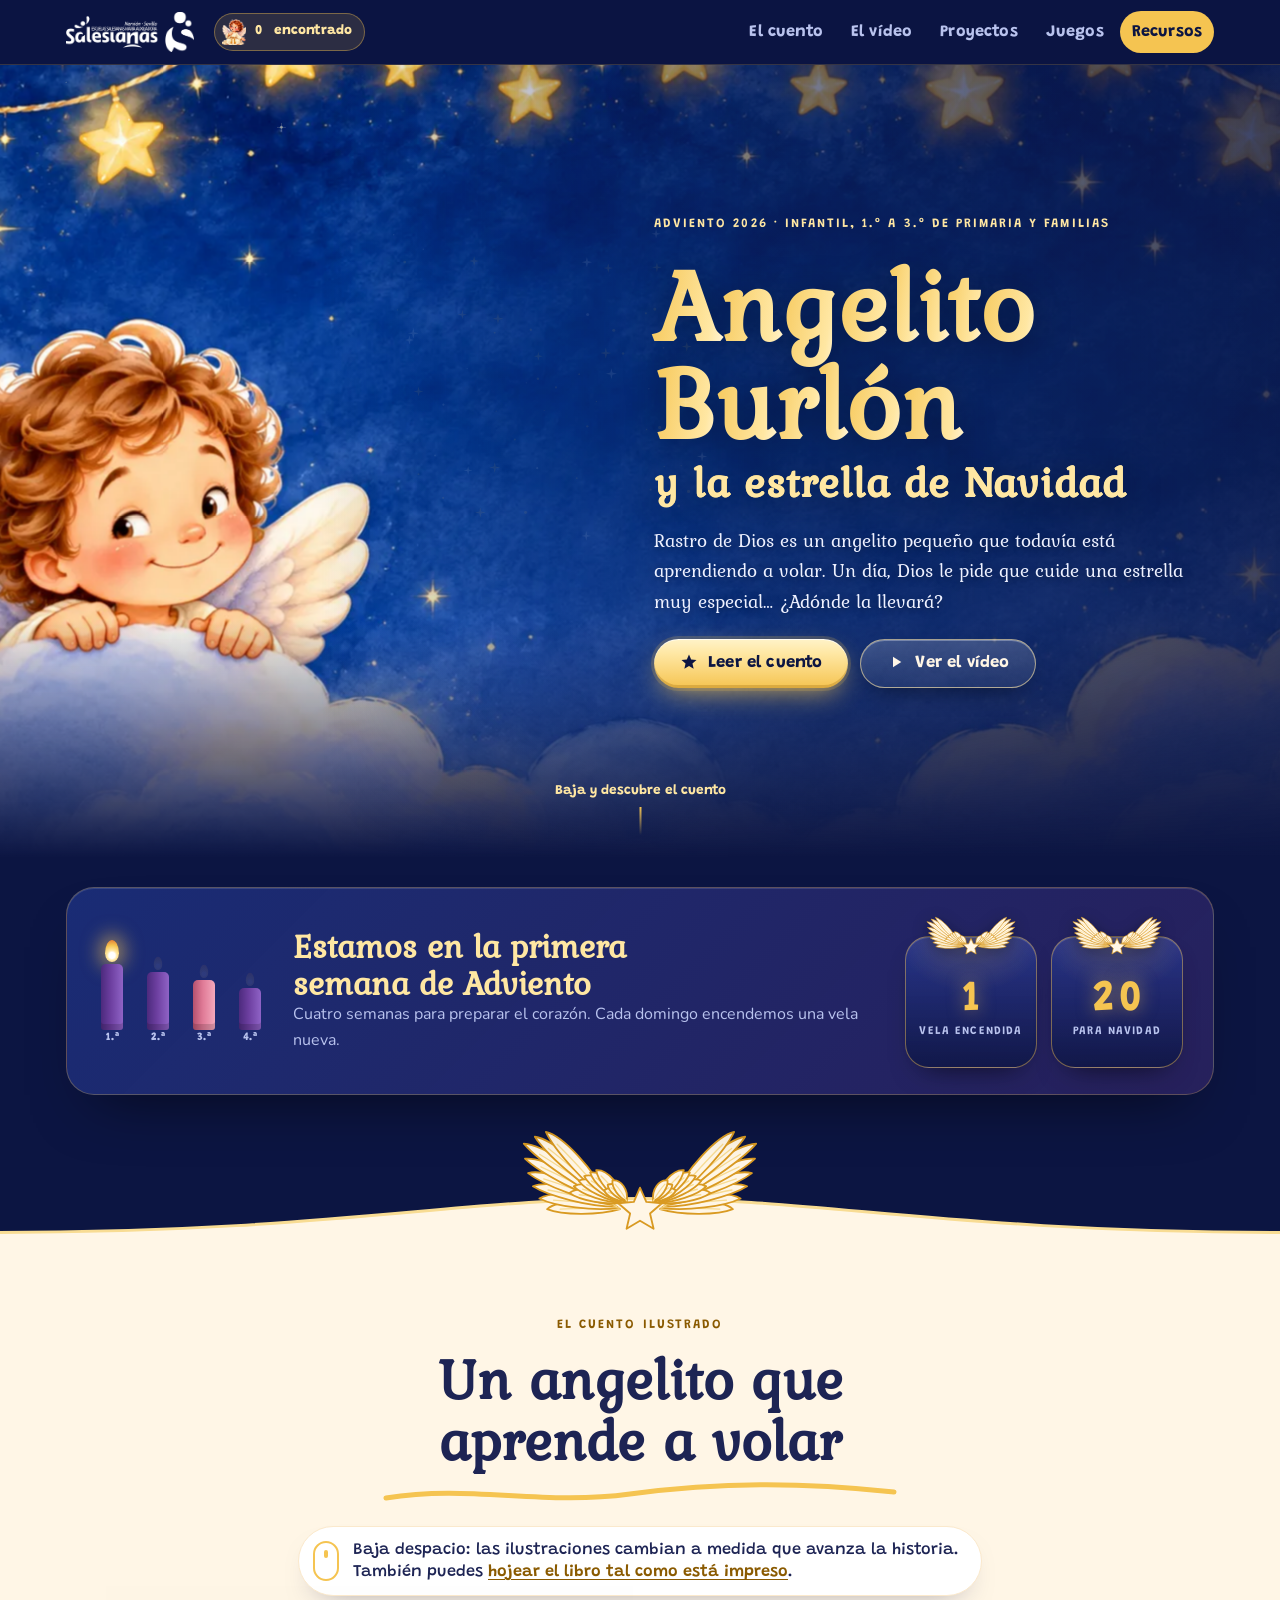
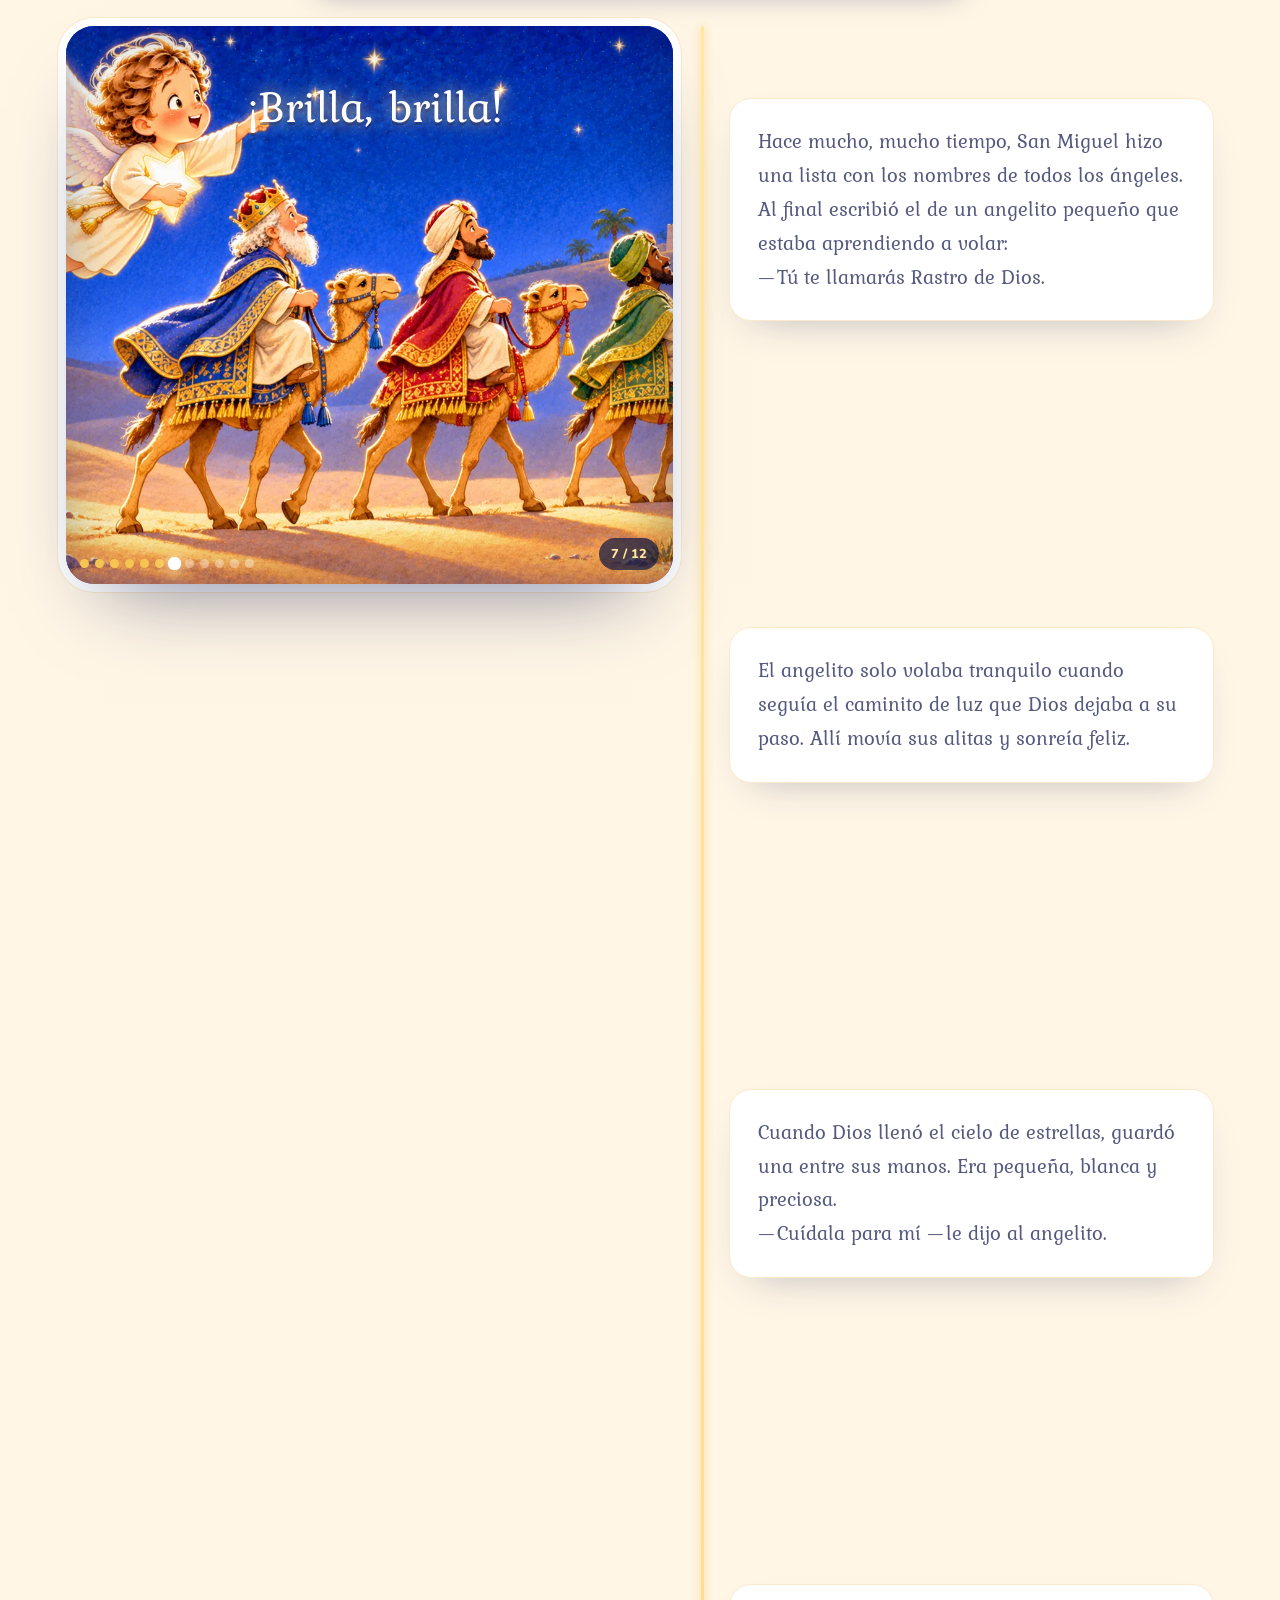
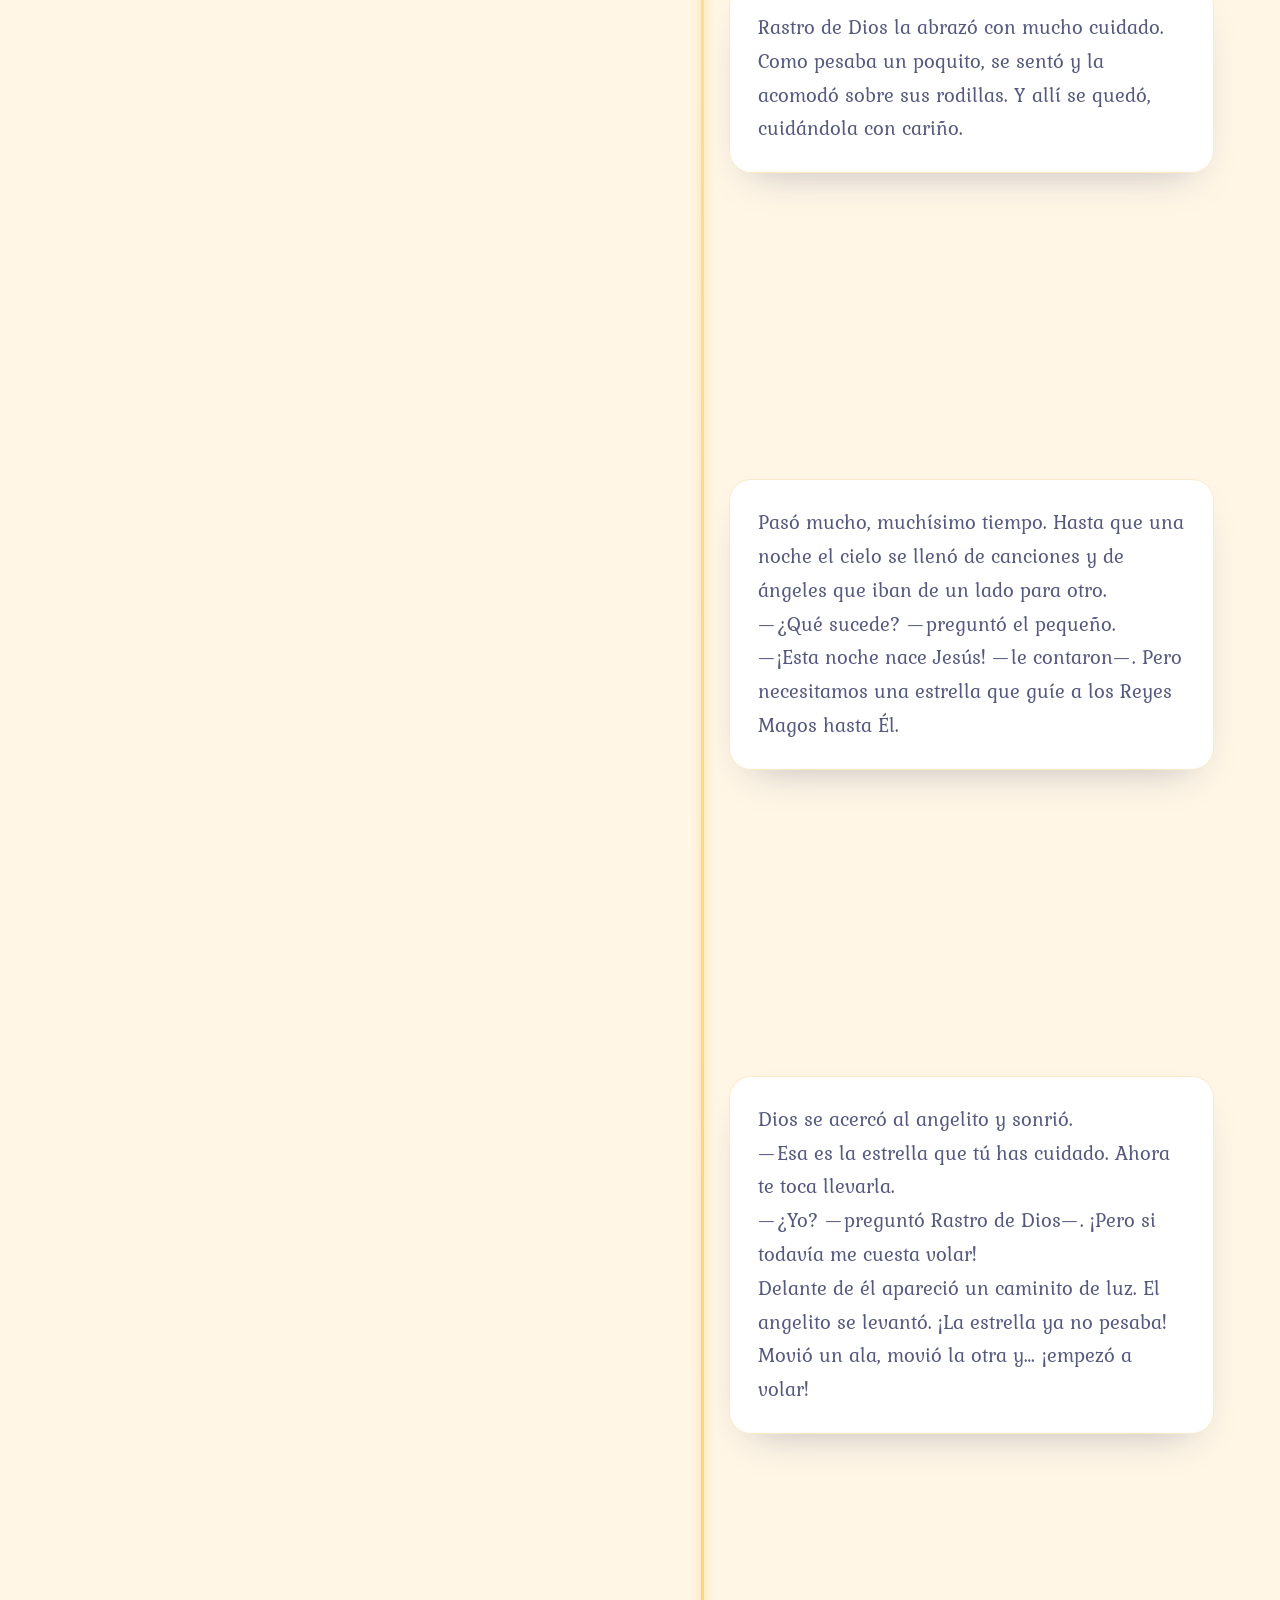
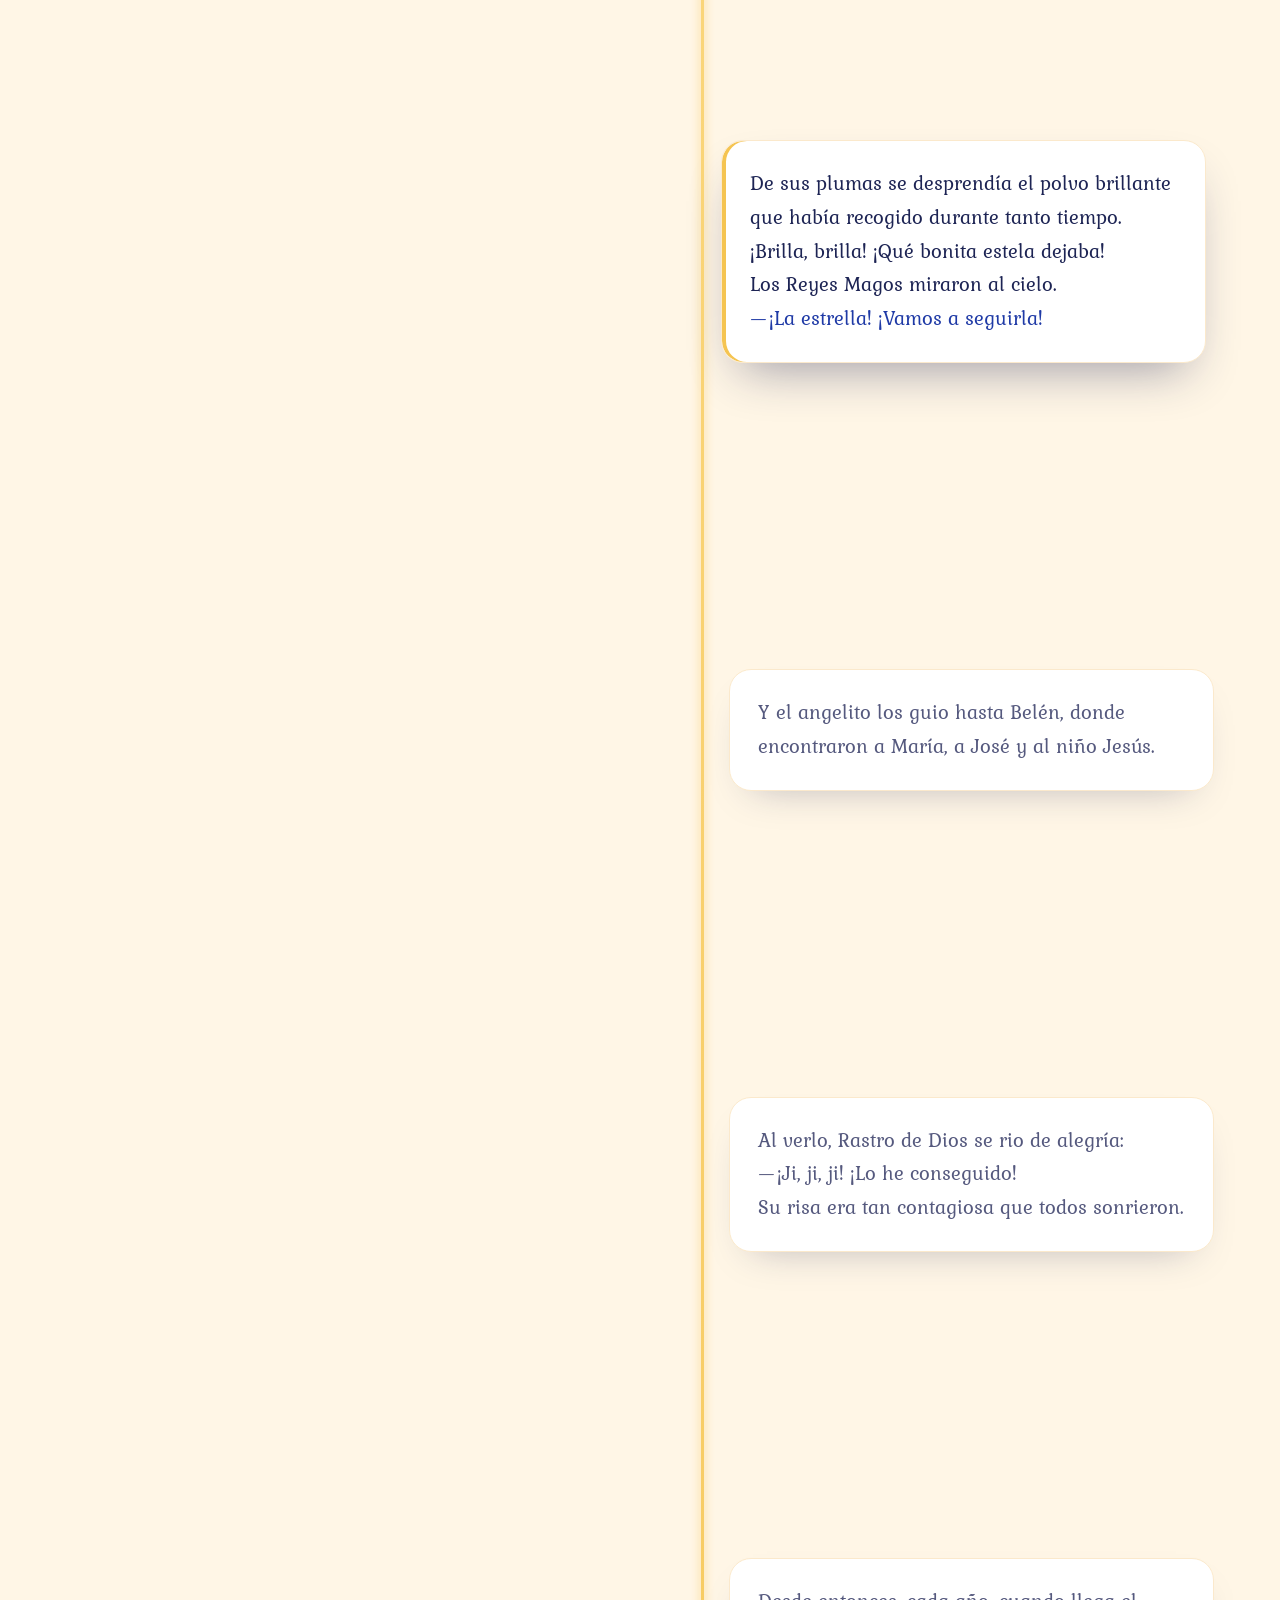
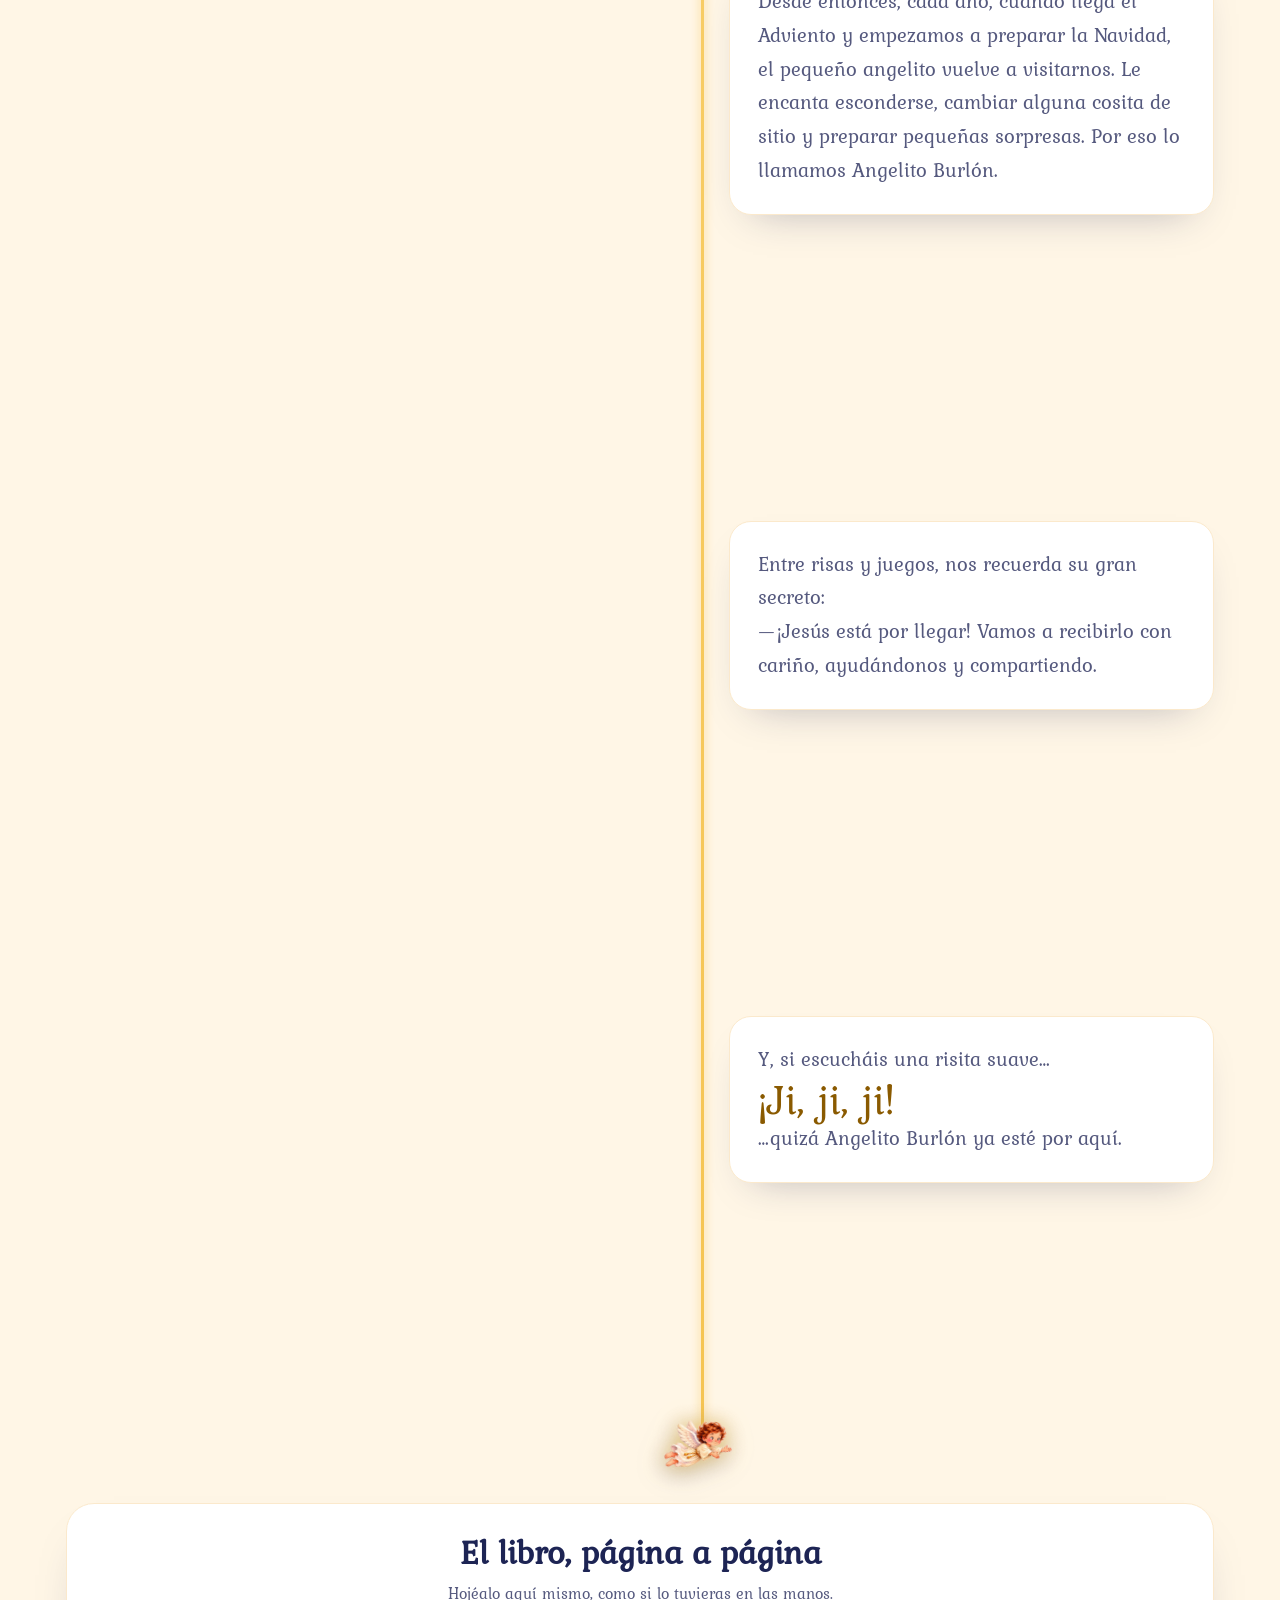
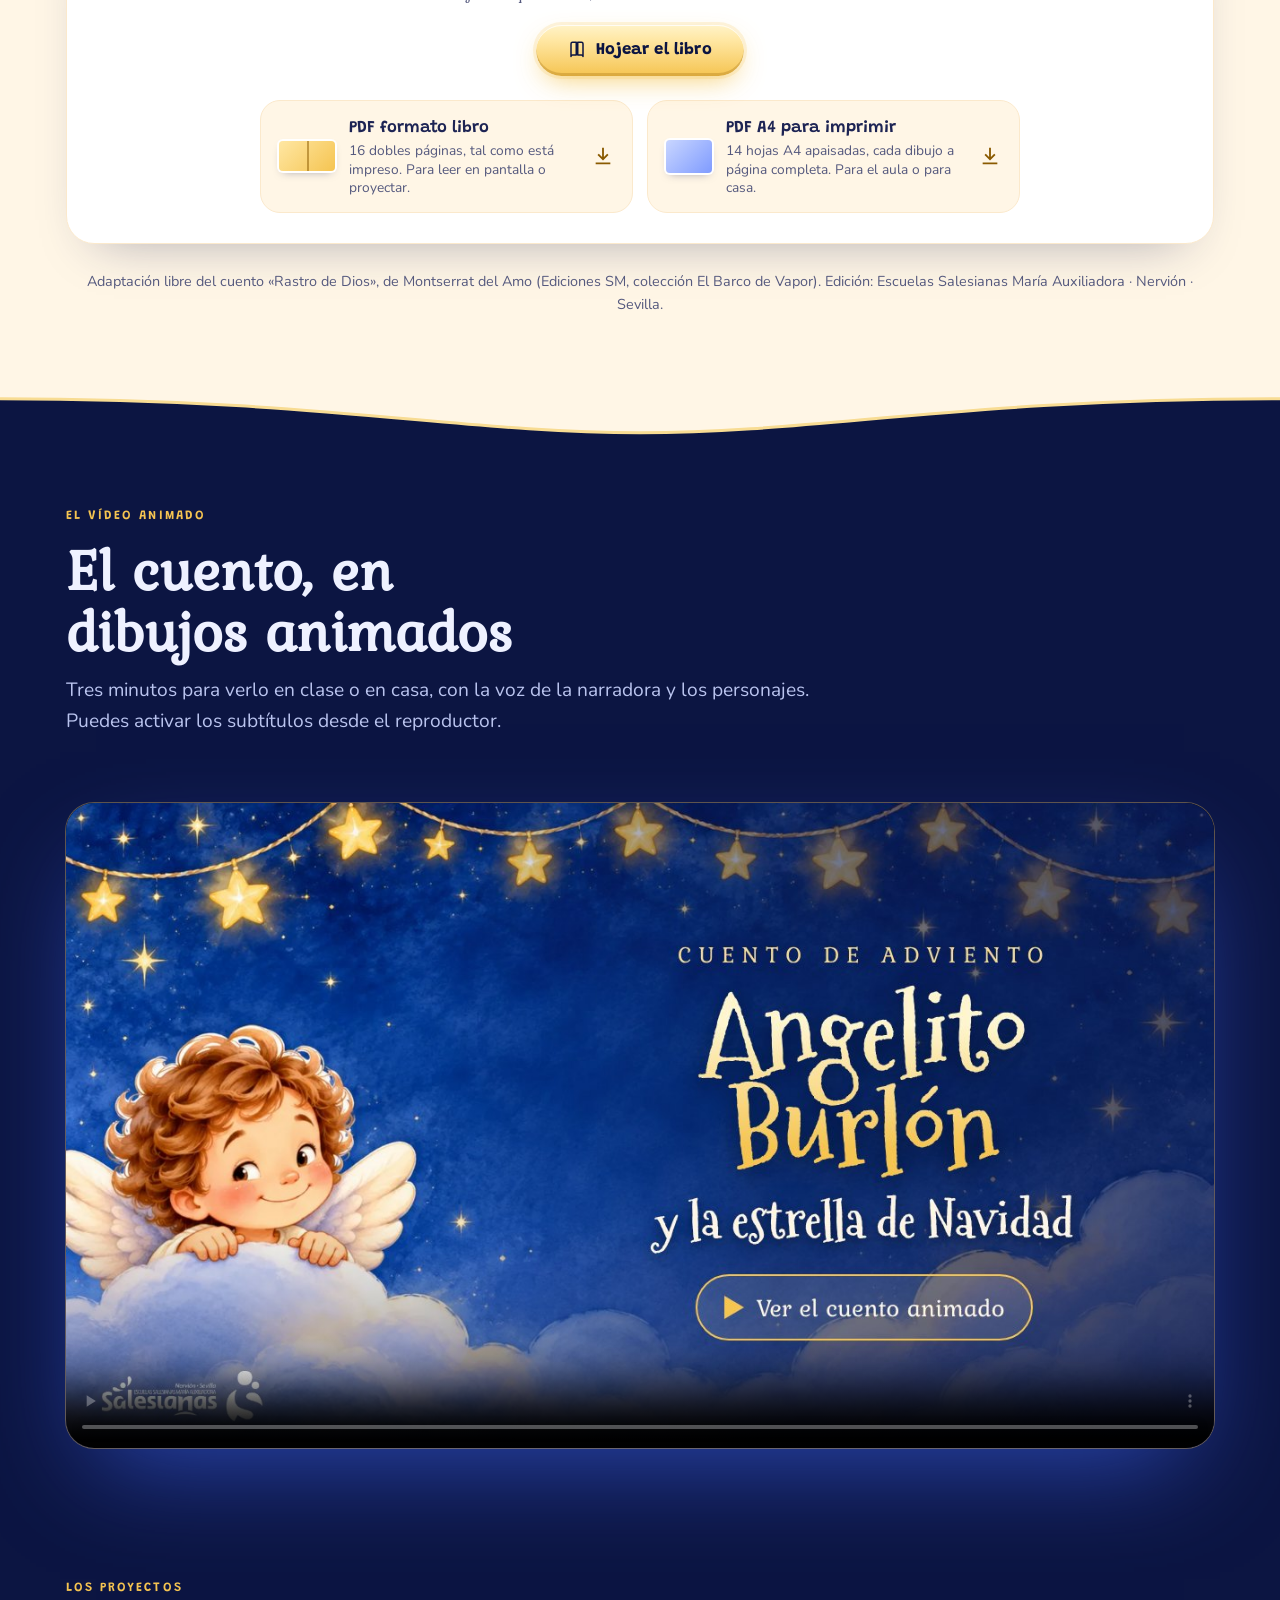
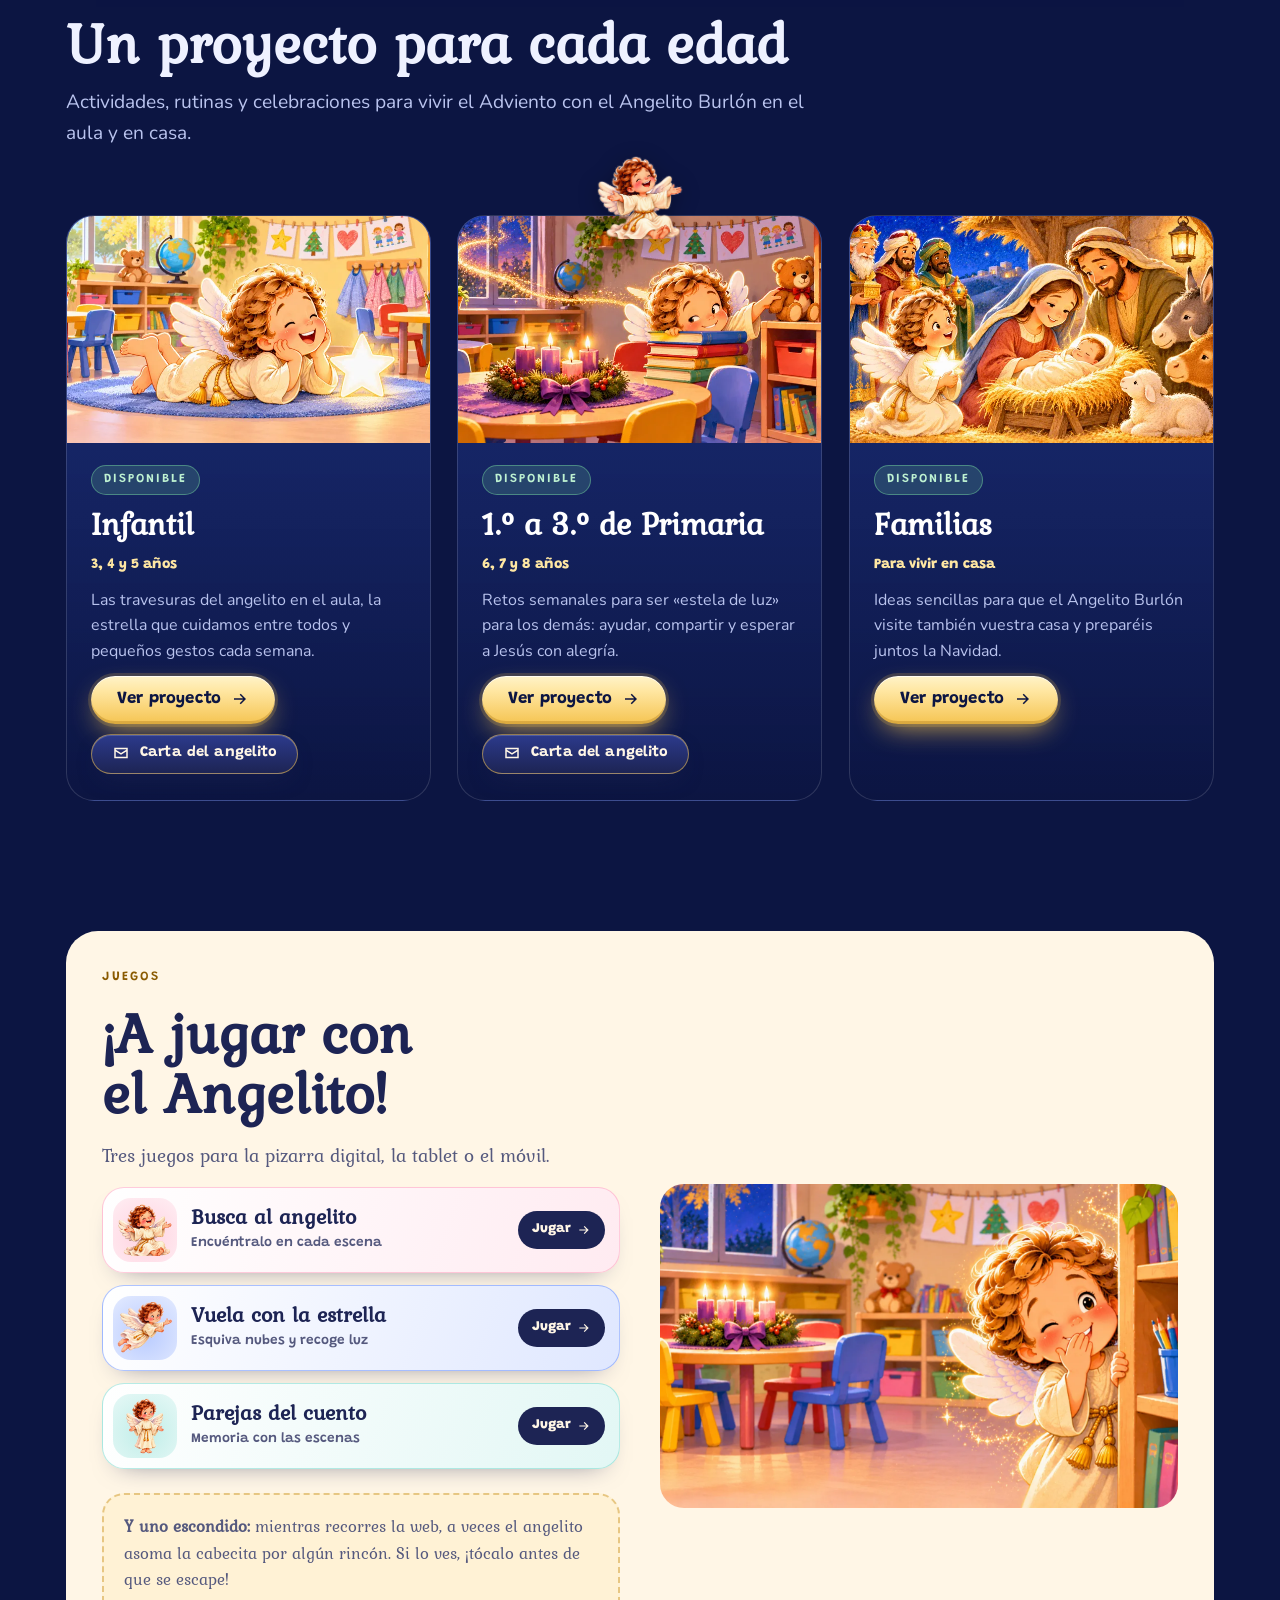
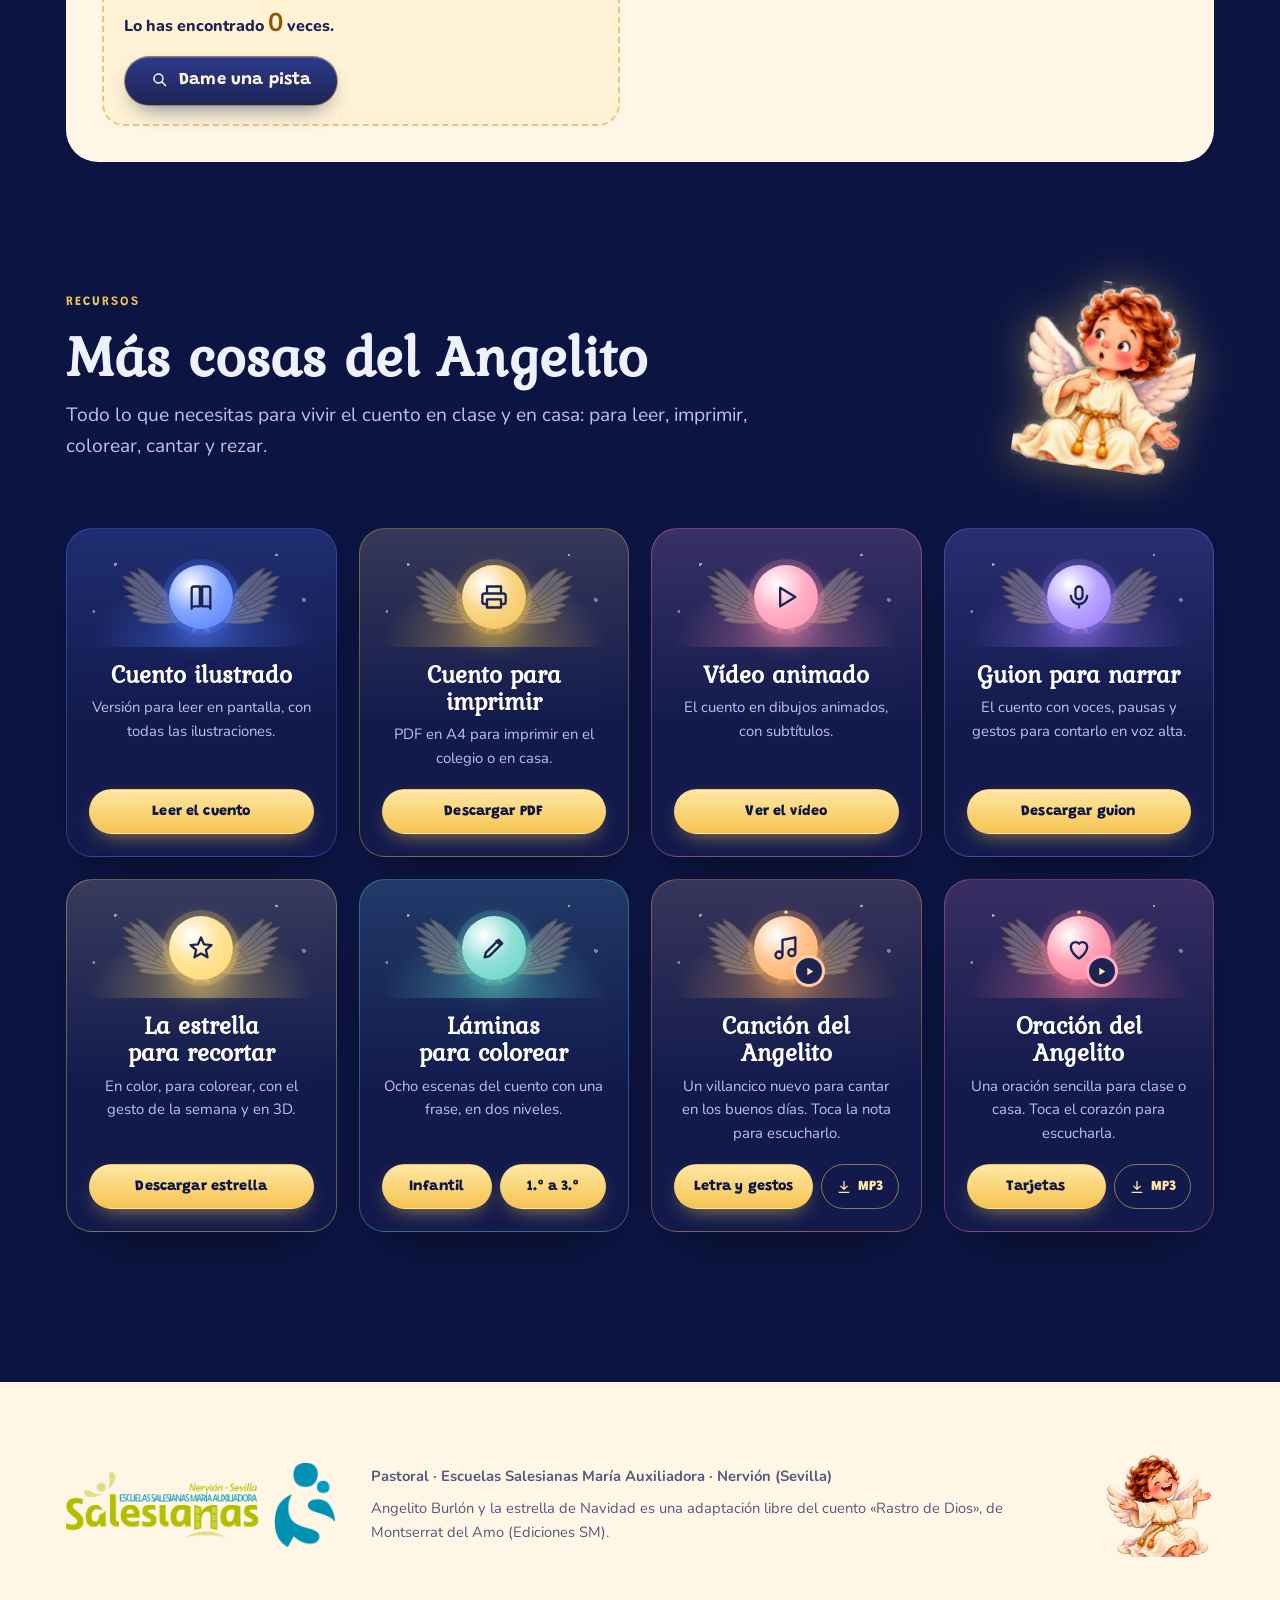
==== index.html @ b9ec8a15 "Audio en el icono de canción y oración, pista del juego que avisa dónde está, título sin cortes y bo" ====
<!doctype html>
<html lang="es">
<head>
<meta charset="utf-8">
<meta name="viewport" content="width=device-width, initial-scale=1, viewport-fit=cover">
<title>Angelito Burlón</title>
<meta name="claude:viewport-fit-sides" content="cover">
<meta name="description" content="Angelito Burlón y la estrella de Navidad: el cuento ilustrado, el vídeo y los proyectos de Adviento para Infantil, 1.º a 3.º de Primaria y familias. Escuelas Salesianas María Auxiliadora · Nervión.">
<meta name="robots" content="noindex">
<meta name="theme-color" content="#0c1542">
<meta property="og:type" content="website">
<meta property="og:title" content="Angelito Burlón y la estrella de Navidad">
<meta property="og:description" content="Un cuento tierno para preparar con alegría la llegada de Jesús. Adviento 2026.">
<meta property="og:url" content="https://angelito-burlon.vercel.app/">
<meta property="og:site_name" content="Angelito Burlón">
<meta property="og:image" content="https://angelito-burlon.vercel.app/img/og.jpg">
<meta property="og:image:type" content="image/jpeg">
<meta property="og:image:width" content="1200">
<meta property="og:image:height" content="630">
<meta property="og:image:alt" content="El Angelito Burlón asoma entre las nubes: Angelito Burlón y la estrella de Navidad">
<meta name="twitter:card" content="summary_large_image">
<meta name="twitter:image" content="https://angelito-burlon.vercel.app/img/og.jpg">
<meta property="og:locale" content="es_ES">
<link rel="icon" href="favicon.ico" sizes="any">
<link rel="icon" type="image/png" sizes="32x32" href="icons/icon-32.png">
<link rel="icon" type="image/png" sizes="192x192" href="icons/icon-192.png">
<link rel="apple-touch-icon" href="icons/apple-touch-icon.png">
<link rel="manifest" href="manifest.webmanifest">
<meta name="apple-mobile-web-app-capable" content="yes">
<meta name="mobile-web-app-capable" content="yes">
<meta name="apple-mobile-web-app-title" content="Angelito">
<meta name="apple-mobile-web-app-status-bar-style" content="black-translucent">
<link rel="preconnect" href="https://fonts.googleapis.com">
<link rel="preconnect" href="https://fonts.gstatic.com" crossorigin>
<link rel="stylesheet" href="https://fonts.googleapis.com/css2?family=Mountains+of+Christmas:wght@700&family=Kurale&family=Grandstander:wght@500;600;700&family=Nunito:ital,wght@0,400;0,600;0,800;1,400&display=swap">
<style>
/* Concepto: un libro de cuentos que se abre de noche. Cielo azul profundo con polvo de estrellas,
   páginas de papel crema para leer, y un hilo dorado por el que baja el angelito mientras se lee el cuento. */
:root{
  --noche:#0c1542;      /* cielo de fondo */
  --cielo:#1f3aa6;      /* azul acuarela del cuento */
  --cielo-2:#3558d4;
  --oro:#f5c451;        /* estela y estrellas */
  --oro-claro:#ffe7a3;
  --oro-ink:#8a5a00;    /* oro legible sobre papel */
  --papel:#fff6e6;      /* páginas */
  --papel-2:#fbe9cc;
  --tinta:#1d2454;      /* texto sobre papel */
  --tinta-suave:#55597e;
  --mejilla:#ef8f86;    /* rubor del angelito, acento cálido */
  --morado:#6d3fa0;     /* velas de Adviento */
  --texto-noche:#eef1ff;
  --texto-noche-suave:#b9c3ee;
  --f-titulo:"Mountains of Christmas","Kurale",Georgia,serif;
  --f-cuento:"Kurale",Georgia,"Times New Roman",serif;
  --f-ui:"Nunito",system-ui,-apple-system,"Segoe UI",sans-serif;
  --f-boton:"Grandstander","Nunito",system-ui,sans-serif;  /* menú, botones, etiquetas */
  --s-0:1rem; --s-1:1.2rem; --s-2:1.5rem; --s-3:2.1rem; --s-4:clamp(2.4rem,6vw,3.6rem); --s-5:clamp(3.2rem,10vw,6.4rem);
  --gutter-l:max(16px, env(safe-area-inset-left, 0px));
  --gutter-r:max(16px, env(safe-area-inset-right, 0px));
  color-scheme:dark;
}
*,*::before,*::after{box-sizing:border-box}
html{scroll-behavior:smooth;background:var(--noche)}
body{margin:0;background:var(--noche);color:var(--texto-noche);font-family:var(--f-ui);font-size:var(--s-0);line-height:1.6;overflow-x:clip}
body::before{content:"";position:fixed;inset:0 0 auto;height:env(safe-area-inset-top,0px);z-index:60;background:var(--noche)}
img{max-width:100%;display:block}
[hidden]{display:none!important}
a{color:inherit}
h1,h2,h3{text-wrap:balance;margin:0}
p{margin:0}
:focus-visible{outline:3px solid var(--oro);outline-offset:3px;border-radius:6px}
.wrap{max-width:1180px;margin-inline:auto;padding-left:var(--gutter-l);padding-right:var(--gutter-r)}
.eyebrow{font-family:var(--f-ui);font-weight:800;font-size:.8rem;letter-spacing:.14em;text-transform:uppercase}
.titulo-sec{font-family:var(--f-titulo);font-size:var(--s-4);line-height:1.05}
.oro-texto{background:linear-gradient(100deg,var(--oro) 0%,var(--oro-claro) 35%,#fff 50%,var(--oro-claro) 65%,var(--oro) 100%);background-size:250% 100%;-webkit-background-clip:text;background-clip:text;color:transparent;animation:brillo 6s linear infinite}
@keyframes brillo{to{background-position:-250% 0}}

/* ---------- capas de efectos ---------- */
#polvo{position:fixed;inset:0;pointer-events:none;z-index:70}

/* ---------- navegación ---------- */
.nav{position:sticky;top:env(safe-area-inset-top,0px);z-index:50;background:rgba(12,21,66,.94);border-bottom:1px solid rgba(245,196,81,.18)}
.nav .wrap{display:flex;align-items:center;gap:20px;min-height:64px}
.nav .logo img{height:40px;width:auto}
.nav ul{display:flex;gap:4px;list-style:none;margin:0 0 0 auto;padding:0;flex-wrap:wrap}
.nav ul a{display:block;padding:8px 12px;border-radius:999px;text-decoration:none;font-weight:700;font-size:.95rem;color:var(--texto-noche-suave);transition:color .2s,background .2s}
.nav ul a:hover,.nav ul a.activo{color:var(--noche);background:var(--oro)}
.contador{display:flex;align-items:center;gap:8px;padding:5px 12px 5px 6px;border-radius:999px;background:rgba(245,196,81,.14);border:1px solid rgba(245,196,81,.4);font-weight:800;font-size:.85rem;color:var(--oro-claro);white-space:nowrap}
.contador img{width:26px;height:26px;object-fit:contain}
.menu-btn{display:none;margin-left:auto;background:none;border:1px solid rgba(245,196,81,.45);color:var(--oro-claro);border-radius:10px;padding:6px 10px;font:inherit;font-weight:800}
@media (max-width:860px){
  .menu-btn{display:block}
  .nav ul{display:none;position:absolute;left:0;right:0;top:100%;flex-direction:column;background:var(--noche);padding:10px var(--gutter-r) 16px var(--gutter-l);border-bottom:1px solid rgba(245,196,81,.2)}
  .nav.abierto ul{display:flex}
  .contador{order:2}
}

/* ---------- portada ---------- */
.hero{position:relative;overflow:hidden;isolation:isolate;min-height:min(88vh,820px);display:flex;align-items:center}
.hero .fondo{position:absolute;inset:-4%;z-index:-2;background:var(--cielo) center/cover no-repeat;transform:translate3d(var(--px,0),var(--py,0),0) scale(1.06);transition:transform .4s ease-out}
.hero .fondo img,.hero .fondo video{position:absolute;inset:0;width:100%;height:100%;object-fit:cover;object-position:20% 50%}
.hero .fondo video{opacity:0;transition:opacity 1.2s}
.hero .fondo video.lista{opacity:1}
@keyframes respira{from{transform:scale(1)}to{transform:scale(1.07)}}
.hero::after{content:"";position:absolute;inset:0;z-index:-1;background:linear-gradient(90deg,rgba(12,21,66,0) 25%,rgba(12,21,66,.55) 60%,rgba(12,21,66,.8)),linear-gradient(0deg,var(--noche) 0%,rgba(12,21,66,0) 30%)}
#estrellasHero{position:absolute;inset:0;z-index:-1;pointer-events:none}
.hero .wrap{width:100%;display:grid;grid-template-columns:1fr minmax(0,560px);padding-block:90px 110px}
.hero .texto{grid-column:2;display:grid;gap:22px}
.hero .eyebrow{color:var(--oro-claro)}
.hero h1{font-family:var(--f-titulo);font-size:var(--s-5);line-height:.95;letter-spacing:.01em;filter:drop-shadow(0 4px 18px rgba(0,0,0,.35))}
.hero h1 .sub{display:block;font-size:.42em;margin-top:.25em;color:var(--oro-claro);-webkit-text-fill-color:var(--oro-claro)}
.hero h1 .letra{display:inline-block;padding:0 .04em .22em;margin:0 -.04em -.22em;background:linear-gradient(100deg,var(--oro) 0%,var(--oro-claro) 35%,#fff 50%,var(--oro-claro) 65%,var(--oro) 100%);background-size:250% 100%;-webkit-background-clip:text;background-clip:text;color:transparent;animation:cae .9s cubic-bezier(.2,.9,.3,1.3) both,brillo 6s linear infinite;animation-delay:calc(var(--i)*45ms),calc(var(--i)*120ms);}
@keyframes cae{from{transform:translateY(-.5em) rotate(-8deg)}to{transform:none}}
.hero p.intro{font-family:var(--f-cuento);font-size:var(--s-1);color:var(--texto-noche);max-width:34em;text-shadow:0 2px 10px rgba(0,0,0,.4)}
.botones{display:flex;flex-wrap:wrap;gap:12px}
.btn{position:relative;isolation:isolate;display:inline-flex;align-items:center;justify-content:center;gap:10px;padding:14px 26px;border-radius:999px;font:inherit;font-weight:800;letter-spacing:.01em;text-decoration:none;cursor:pointer;border:0;transition:transform .25s cubic-bezier(.3,1.6,.5,1),box-shadow .25s,background-position .8s ease}
.btn:hover{transform:translateY(-3px)}
.btn:active{transform:translateY(0) scale(.97)}
/* al pasar por encima, al botón le salen alas */
.btn::before{content:"";position:absolute;left:50%;bottom:calc(100% - 12px);width:120px;height:44px;background:url(img/alas.svg) center bottom/contain no-repeat;translate:-50% 10px;scale:.6;opacity:0;transition:opacity .3s,translate .35s,scale .35s;pointer-events:none;z-index:-1}
.btn:hover::before{opacity:1;translate:-50% 0;scale:1}
.btn-oro{color:var(--noche);
  background:linear-gradient(110deg,transparent 40%,rgba(255,255,255,.75) 50%,transparent 60%) 160% 0/250% 100% no-repeat,linear-gradient(180deg,#fff3c9,var(--oro-claro) 30%,var(--oro) 100%);
  box-shadow:inset 0 1px 0 rgba(255,255,255,.8),inset 0 -3px 0 rgba(138,90,0,.25),0 0 0 3px rgba(245,196,81,.18),0 10px 28px -8px rgba(245,196,81,.85)}
.btn-oro:hover{background-position:-60% 0,0 0;box-shadow:inset 0 1px 0 rgba(255,255,255,.8),inset 0 -3px 0 rgba(138,90,0,.25),0 0 0 6px rgba(245,196,81,.22),0 16px 36px -8px rgba(245,196,81,.95)}
.btn-vidrio{color:#fff6e6;background:linear-gradient(180deg,rgba(255,255,255,.18),rgba(255,255,255,.06));border:1.5px solid rgba(255,231,163,.6);box-shadow:inset 0 1px 0 rgba(255,255,255,.3),0 10px 26px -12px rgba(0,0,0,.6)}
.btn-vidrio:hover{background:linear-gradient(180deg,rgba(255,231,163,.3),rgba(255,231,163,.1));border-color:var(--oro-claro)}
.btn-tinta{color:#fff6e6;background:linear-gradient(180deg,#2c3a8c,var(--tinta));border:1.5px solid rgba(245,196,81,.55);box-shadow:inset 0 1px 0 rgba(255,255,255,.18),0 10px 24px -12px rgba(29,36,84,.8)}
.btn-tinta:hover{border-color:var(--oro);box-shadow:inset 0 1px 0 rgba(255,255,255,.18),0 0 0 4px rgba(245,196,81,.2),0 14px 28px -12px rgba(29,36,84,.9)}
.btn[aria-disabled="true"]{opacity:.6;cursor:default;transform:none}
.btn[aria-disabled="true"]::before{display:none}
.btn svg{width:18px;height:18px;flex:none;translate:0 -1px}
.btn{line-height:1.15}
.btn .ic{width:18px;height:18px;fill:currentColor;flex:none}
.scroll-hint{position:absolute;bottom:22px;left:50%;translate:-50% 0;color:var(--oro-claro);font-size:.85rem;font-weight:700;display:grid;justify-items:center;gap:4px;text-decoration:none}
.scroll-hint span{width:2px;height:28px;background:linear-gradient(var(--oro),transparent);animation:baja 1.8s ease-in-out infinite}
@keyframes baja{0%{transform:scaleY(0);transform-origin:top}50%{transform:scaleY(1);transform-origin:top}51%{transform-origin:bottom}100%{transform:scaleY(0);transform-origin:bottom}}
@media (max-width:760px){
  .hero{min-height:auto;align-items:flex-end}
  .hero .fondo img,.hero .fondo video{object-position:8% 50%}
  .hero::after{background:linear-gradient(0deg,var(--noche) 8%,rgba(12,21,66,.8) 45%,rgba(12,21,66,0) 72%)}
  .hero .wrap{grid-template-columns:1fr;padding-block:260px 80px}
  .hero .texto{grid-column:1}
  .scroll-hint{display:none}
  }

/* ---------- corona de Adviento ---------- */
.corona{position:relative;z-index:6;padding-block:30px clamp(110px,12vw,150px)}
.corona .caja{display:grid;grid-template-columns:auto 1fr auto;gap:28px;align-items:center;padding:26px 30px;border-radius:28px;background:linear-gradient(135deg,rgba(53,88,212,.35),rgba(109,63,160,.28));border:1px solid rgba(245,196,81,.28);box-shadow:inset 0 1px 0 rgba(255,255,255,.12),0 30px 60px -30px rgba(0,0,0,.6)}
.velas{display:flex;gap:16px;align-items:flex-end}
.vela{width:30px;border:0;padding:0;background:none;cursor:pointer;display:grid;justify-items:center;gap:2px}
.vela .llama{width:14px;height:22px;border-radius:50% 50% 50% 50%/60% 60% 40% 40%;background:radial-gradient(circle at 50% 70%,#fff 0 18%,var(--oro-claro) 30%,var(--oro) 60%,rgba(245,120,40,.9));box-shadow:0 0 18px 6px rgba(245,196,81,.55);transform-origin:50% 100%;animation:titila 1.4s ease-in-out infinite alternate;transition:opacity .4s,transform .4s}
.vela:not(.encendida) .llama{opacity:.08;box-shadow:none;animation:none;transform:scale(.6)}
.vela .cuerpo{width:22px;height:var(--h,60px);border-radius:5px 5px 3px 3px;background:linear-gradient(90deg,#4c2a7d,var(--morado) 45%,#8f63c6);box-shadow:inset 0 -6px 0 rgba(0,0,0,.15)}
.vela.rosa .cuerpo{background:linear-gradient(90deg,#b5516e,#e07b97 45%,#f4a8bc)}
.vela small{font-size:.7rem;font-weight:800;color:var(--texto-noche-suave)}
@keyframes titila{from{transform:rotate(-3deg) scaleY(1)}to{transform:rotate(3deg) scaleY(1.12)}}
.corona h2{font-family:var(--f-titulo);font-size:var(--s-3);line-height:1.1;color:var(--oro-claro)}
.corona p{color:var(--texto-noche-suave)}
.cuenta{display:grid;grid-template-columns:repeat(2,132px);gap:14px;padding-top:22px}
.cuenta div{position:relative;height:132px;display:grid;align-content:center;justify-items:center;gap:4px;text-align:center;padding:26px 10px 12px;border-radius:24px;
  background:radial-gradient(80% 60% at 50% 0%,rgba(245,196,81,.22),transparent 70%),linear-gradient(180deg,rgba(53,88,212,.35),rgba(12,21,66,.75));border:1.5px solid rgba(245,196,81,.45);box-shadow:inset 0 1px 0 rgba(255,255,255,.15),0 14px 30px -18px rgba(0,0,0,.8)}
/* alas con estrella asomando por arriba de cada contador */
.cuenta div::before{content:"";position:absolute;left:50%;top:-26px;width:108px;height:46px;translate:-50% 0;background:url(img/alas.svg) center/contain no-repeat;filter:drop-shadow(0 4px 8px rgba(0,0,0,.35));animation:aleteo 3.2s ease-in-out infinite}
.cuenta div:nth-child(2)::before{animation-delay:-1.6s}
@keyframes aleteo{50%{translate:-50% -4px;scale:1.04}}
.cuenta b{display:block;font-family:var(--f-boton);font-weight:700;font-size:2.7rem;line-height:1;font-variant-numeric:tabular-nums;color:var(--oro);text-shadow:0 0 18px rgba(245,196,81,.5)}
.cuenta span{font-size:.72rem;font-weight:600;letter-spacing:.1em;line-height:1.25;text-transform:uppercase;color:var(--texto-noche-suave)}
@media (max-width:860px){.corona .caja{grid-template-columns:1fr;justify-items:start}}

/* ---------- el cuento (papel) ---------- */
.papel{position:relative;background:var(--papel);color:var(--tinta);z-index:3}
.papel::before,.papel::after{content:"";position:absolute;left:0;right:0;pointer-events:none}
/* filo del papel en curva y, encima, un par de alas con su estrella (img/alas.svg, se genera con fuentes/alas_separador.py) */
.papel::before{bottom:calc(100% - 1px);height:clamp(96px,11vw,128px);background:url(img/alas.svg) center top/clamp(210px,22vw,300px) auto no-repeat,url(img/borde.svg) center bottom/100% clamp(34px,4vw,56px) no-repeat}
.papel::after{top:calc(100% - 1px);height:clamp(34px,4vw,56px);background:url(img/borde.svg) center/100% 100% no-repeat;transform:scaleY(-1)}
.cabecera{display:grid;gap:14px;max-width:760px;padding-block:70px 30px}
.cabecera .eyebrow{color:var(--oro-ink)}
.cabecera p{font-size:var(--s-1);color:var(--tinta-suave)}
.cuento{display:grid;grid-template-columns:minmax(0,1.25fr) minmax(0,1fr);gap:56px;padding-bottom:40px}
.escenario{position:sticky;top:calc(env(safe-area-inset-top,0px) + 84px);height:min(62vh,560px);border-radius:28px;overflow:hidden;box-shadow:0 40px 80px -40px rgba(29,36,84,.6),0 0 0 8px #fff,0 0 0 9px var(--papel-2);background:var(--cielo)}
.escenario figure{position:absolute;inset:0;margin:0;clip-path:circle(0% at var(--cx,50%) var(--cy,50%));transition:clip-path 1.1s cubic-bezier(.65,0,.35,1);z-index:1}
.escenario figure:first-child,.escenario figure.activa{clip-path:circle(150% at var(--cx,50%) var(--cy,50%))}
.escenario figure.activa{z-index:2}
.escenario figure.saliente{clip-path:circle(150% at 50% 50%);z-index:1;transition:none}
.escenario.listo figure:not(.activa):not(.saliente){clip-path:circle(0% at var(--cx,50%) var(--cy,50%))}
.escenario video,.escenario img{width:100%;height:100%;object-fit:cover;display:block}
.escenario figure.activa video{animation:acerca 8s ease-out both}
@keyframes acerca{from{transform:scale(1.08)}to{transform:scale(1)}}
.escenario::after{content:"";position:absolute;inset:0;z-index:3;pointer-events:none;box-shadow:inset 0 0 60px rgba(12,21,66,.35);border-radius:inherit}
.puntos{position:absolute;left:14px;bottom:16px;z-index:4;display:flex;gap:6px}
.puntos i{width:9px;height:9px;border-radius:50%;background:rgba(255,255,255,.35);transition:background .4s,transform .4s,box-shadow .4s}
.puntos i.hecho{background:var(--oro)}
.puntos i.ahora{background:#fff;transform:scale(1.5);box-shadow:0 0 10px 2px rgba(255,231,163,.9)}
.escenario .pagina{z-index:4;position:absolute;right:14px;bottom:14px;padding:6px 12px;border-radius:999px;background:rgba(12,21,66,.7);color:var(--oro-claro);font-weight:800;font-size:.8rem;font-variant-numeric:tabular-nums}
.pasos{display:grid;gap:34vh;padding-block:8vh 30vh}
.paso{font-family:var(--f-cuento);font-size:clamp(1.15rem,1.6vw,1.4rem);line-height:1.65;padding:26px 28px;border-radius:22px;background:#fff;box-shadow:0 18px 40px -24px rgba(29,36,84,.35);border:1px solid var(--papel-2);transition:transform .5s,box-shadow .5s;transform:translateX(0)}
.paso.activo{transform:translateX(-8px);box-shadow:0 24px 50px -20px rgba(29,36,84,.45),inset 4px 0 0 var(--oro)}
.paso .dialogo{color:var(--cielo)}
.paso .nombre{color:#c2412d}
.paso .grande{display:block;font-family:var(--f-titulo);font-size:2.6rem;line-height:1.1;color:var(--oro-ink)}
.paso .mini{display:none}
.paso .txt>*{transition:color .4s}
.paso:not(.activo){color:var(--tinta-suave)}
.paso:not(.activo) .dialogo,.paso:not(.activo) .nombre{color:inherit}
.acciones-cuento{display:grid;justify-items:center;gap:18px;text-align:center;margin:10px auto 26px;padding:30px 24px;border-radius:28px;background:#fff;border:1px solid var(--papel-2);box-shadow:0 24px 50px -30px rgba(29,36,84,.4)}
.acciones-cuento h3{font-family:var(--f-titulo);font-size:var(--s-3);line-height:1.1;color:var(--tinta)}
.acciones-cuento .botones{justify-content:center}
.credito{font-size:.9rem;color:var(--tinta-suave);text-align:center;max-width:none;width:100%}
@media (max-width:860px){
  .cuento{grid-template-columns:1fr;gap:0}
  .escenario{top:calc(env(safe-area-inset-top,0px) + 70px);height:auto;aspect-ratio:16/9;z-index:6;border-radius:20px;box-shadow:0 20px 40px -20px rgba(29,36,84,.6),0 0 0 5px #fff}
  .pasos{gap:40vh;padding-block:24px 40vh}
  .paso{font-size:1.1rem;padding:20px 22px}
  .paso.activo{transform:none}
  .puntos i{width:7px;height:7px}
  .pasos::before,.pasos::after,.hilo-angel{display:none}
}


/* ---------- motion graphics del cuento ---------- */
.cuento,.cabecera,.acciones-cuento,.credito{position:relative;z-index:1}
/* título que entra letra a letra y subrayado dorado que se dibuja */
#tCuento .l{display:inline-block;transform-origin:50% 100%}
#tCuento.entra .l{animation:ola .8s cubic-bezier(.3,1.6,.5,1) both;animation-delay:calc(var(--i)*35ms)}
@keyframes ola{0%{transform:translateY(.6em) rotate(8deg) scale(.6);opacity:0}100%{transform:none;opacity:1}}
.subrayado{display:block;width:min(520px,90%);height:26px;margin-top:-4px}
.subrayado path{fill:none;stroke:var(--oro);stroke-width:5;stroke-linecap:round;stroke-dasharray:600;stroke-dashoffset:0}
.cabecera.entra .subrayado path{animation:dibuja 1.6s .5s ease-out both}
@keyframes dibuja{from{stroke-dashoffset:600}to{stroke-dashoffset:0}}
/* hilo de lectura */
.pasos{position:relative}
.pasos::before{content:"";position:absolute;left:-28px;top:0;bottom:0;width:3px;border-radius:3px;background:var(--papel-2)}
.pasos::after{content:"";position:absolute;left:-28px;top:0;width:3px;height:calc(var(--prog,0)*100%);border-radius:3px;background:linear-gradient(var(--oro-claro),var(--oro));box-shadow:0 0 10px rgba(245,196,81,.8)}
.hilo-angel{position:absolute;left:-29px;top:calc(var(--prog,0)*100%);width:64px;translate:-50% -60%;rotate:18deg;z-index:2;pointer-events:none;filter:drop-shadow(0 0 10px rgba(245,196,81,.7)) drop-shadow(0 6px 10px rgba(29,36,84,.25))}
@keyframes gira{to{rotate:360deg}}
/* palabras que aparecen */
.paso .w{display:inline-block}
.paso.anima .w{animation:palabra .55s cubic-bezier(.2,.8,.2,1) both;animation-delay:calc(var(--d)*28ms + 150ms)}
@keyframes palabra{from{opacity:0;transform:translateY(.5em)}to{opacity:1;transform:none}}
.paso.anima .dialogo .w{animation-name:palabraPop}
@keyframes palabraPop{0%{opacity:0;transform:scale(.4) rotate(-6deg)}70%{transform:scale(1.12)}100%{opacity:1;transform:none}}
.paso.anima .grande{animation:rebota 1s .4s cubic-bezier(.3,1.8,.5,1) both}
@keyframes rebota{from{transform:scale(0) rotate(-15deg)}to{transform:none}}
.paso .nombre{position:relative;white-space:nowrap}
.paso.activo .nombre::after{content:"";position:absolute;left:0;right:0;bottom:-2px;height:3px;border-radius:3px;background:var(--oro);transform-origin:left;animation:linea .8s .9s ease-out both}
@keyframes linea{from{transform:scaleX(0)}to{transform:scaleX(1)}}
/* capa de efectos sobre la escena */
.fx{position:absolute;inset:0;z-index:3;pointer-events:none;overflow:hidden}
.fx>*{position:absolute}
.fx .sale{animation:fxSale .6s ease-in forwards!important}
@keyframes fxSale{to{opacity:0;transform:scale(1.1)}}
.fx{container-type:inline-size}
.fx-rotulo{font-family:var(--f-titulo);color:#fff;font-size:clamp(1rem,7.5cqw,3.4rem);line-height:1.05;max-width:88%;text-shadow:0 0 18px rgba(255,214,120,.95),0 3px 0 rgba(12,21,66,.45)}
.fx-rotulo span{display:inline-block;animation:rotLetra .7s cubic-bezier(.3,1.7,.5,1) both;animation-delay:calc(var(--i)*55ms + 500ms)}
@keyframes rotLetra{from{opacity:0;transform:translateY(-60%) scale(.3) rotate(-20deg)}to{opacity:1;transform:none}}
.fx-rotulo.flota span{animation:rotLetra .7s cubic-bezier(.3,1.7,.5,1) both,flotaL 2.4s ease-in-out infinite;animation-delay:calc(var(--i)*55ms + 500ms),calc(var(--i)*120ms + 1.4s)}
@keyframes flotaL{0%,100%{translate:0 0}50%{translate:0 -8px}}
.fx-svg{inset:0;width:100%;height:100%}
.fx-svg .trazo{fill:none;stroke:#fff3c4;stroke-width:4;stroke-linecap:round;filter:drop-shadow(0 0 6px #ffd77a);stroke-dasharray:1;stroke-dashoffset:1;animation:trazo 2.4s .3s ease-in-out forwards}
@keyframes trazo{to{stroke-dashoffset:0}}
.fx-brillo{width:var(--t,40%);aspect-ratio:1;translate:-50% -50%;border-radius:50%;background:radial-gradient(circle,rgba(255,250,220,.95) 0 8%,rgba(255,214,120,.5) 25%,transparent 65%);mix-blend-mode:screen;animation:late2 2.2s ease-in-out infinite}
@keyframes late2{0%,100%{transform:scale(.85);opacity:.75}50%{transform:scale(1.1);opacity:1}}
.fx-rayos{width:var(--t,60%);aspect-ratio:1;translate:-50% -50%;background:repeating-conic-gradient(from 0deg,rgba(255,240,190,.55) 0 4deg,transparent 4deg 18deg);-webkit-mask:radial-gradient(circle,#000 10%,transparent 68%);mask:radial-gradient(circle,#000 10%,transparent 68%);mix-blend-mode:screen;animation:gira 14s linear infinite,aparece 1s both}
@keyframes aparece{from{opacity:0;transform:scale(.3)}to{opacity:1;transform:none}}
.fx-sube{font-size:var(--t,2rem);color:#fff6d0;text-shadow:0 0 12px rgba(255,214,120,.9);animation:sube2 var(--dur,4s) ease-in infinite;animation-delay:var(--del,0s);opacity:0}
@keyframes sube2{0%{opacity:0;transform:translate(0,0) rotate(0)}15%{opacity:1}100%{opacity:0;transform:translate(var(--dx,20px),-180px) rotate(var(--rot,20deg))}}
.fx-burbuja{font-family:var(--f-titulo);font-size:clamp(.8rem,4cqw,1.6rem);color:var(--oro-ink);background:#fff;padding:2px 14px;border-radius:18px;box-shadow:0 8px 24px -8px rgba(0,0,0,.45);animation:burbuja 2.6s cubic-bezier(.3,1.6,.5,1) infinite;animation-delay:var(--del,0s);opacity:0;white-space:nowrap}
.fx-burbuja::after{content:"";position:absolute;left:18px;bottom:-7px;border:8px solid transparent;border-top-color:#fff;border-bottom:0}
@keyframes burbuja{0%{opacity:0;transform:scale(0)}12%{opacity:1;transform:scale(1)}70%{opacity:1;transform:scale(1) translateY(-10px)}100%{opacity:0;transform:scale(.8) translateY(-30px)}}
.fx-chispa{width:6px;height:6px;border-radius:50%;background:#fff;box-shadow:0 0 8px 3px rgba(255,214,120,.9);animation:cae2 var(--dur,3s) linear infinite;animation-delay:var(--del,0s);opacity:0}
@keyframes cae2{0%{opacity:0;transform:translateY(-20px)}10%{opacity:1}100%{opacity:0;transform:translate(var(--dx,0),260px)}}
.fx-sello{width:clamp(90px,16%,140px);aspect-ratio:1;animation:aparece .9s .3s cubic-bezier(.3,1.6,.5,1) both}
.fx-sello svg{width:100%;height:100%;animation:gira 12s linear infinite}
.fx-cinta{font-family:var(--f-titulo);font-size:clamp(.9rem,5cqw,1.9rem);color:var(--noche);background:linear-gradient(180deg,var(--oro-claro),var(--oro));padding:6px 22px;border-radius:6px;box-shadow:0 10px 30px -10px rgba(0,0,0,.5);clip-path:inset(0 100% 0 0);animation:cinta 1.2s .5s cubic-bezier(.65,0,.35,1) forwards;rotate:-3deg;white-space:nowrap}
@keyframes cinta{to{clip-path:inset(0 0 0 0)}}
/* elementos que flotan alrededor del escenario */

/* ---------- vídeo ---------- */
.seccion{position:relative;z-index:3;padding-block:120px 90px}
.seccion .cabecera{padding-top:0}
.seccion .cabecera .eyebrow{color:var(--oro)}
.seccion .cabecera p{color:var(--texto-noche-suave)}
.pantalla{position:relative;aspect-ratio:16/9;max-width:100%;border-radius:28px;overflow:hidden;background:#000;box-shadow:0 0 0 1px rgba(245,196,81,.35),0 40px 100px -30px rgba(53,88,212,.8)}
.pantalla img,.pantalla video,.pantalla iframe{width:100%;height:100%;object-fit:cover;border:0}
.pantalla .velo{position:absolute;inset:0;display:grid;place-items:center;align-content:center;gap:16px;text-align:center;background:radial-gradient(circle at 50% 50%,rgba(12,21,66,.25),rgba(12,21,66,.8));padding:20px}
.play{width:92px;height:92px;border-radius:50%;display:grid;place-items:center;background:rgba(255,255,255,.14);border:2px solid var(--oro-claro);backdrop-filter:blur(6px);animation:late 2.4s ease-in-out infinite}
.play svg{width:34px;height:34px;margin-left:6px;fill:var(--oro-claro)}
@keyframes late{0%,100%{box-shadow:0 0 0 0 rgba(245,196,81,.5)}50%{box-shadow:0 0 0 22px rgba(245,196,81,0)}}
.pantalla .velo b{font-family:var(--f-titulo);font-size:var(--s-3);color:#fff}
.pantalla .velo span{color:var(--texto-noche-suave);font-weight:600}
@media (max-width:600px){.pantalla .velo span{display:none}.play{width:64px;height:64px}}
.chip{display:inline-flex;align-items:center;gap:6px;padding:4px 12px;border-radius:999px;font-size:.78rem;font-weight:800;letter-spacing:.06em;text-transform:uppercase;background:rgba(245,196,81,.18);color:var(--oro-claro);border:1px solid rgba(245,196,81,.4)}
.chip.listo{background:rgba(120,220,160,.18);color:#bff3d2;border-color:rgba(120,220,160,.45)}

/* ---------- proyectos ---------- */
.tarjetas{display:grid;grid-template-columns:repeat(3,minmax(0,1fr));gap:26px}
.tarjeta{position:relative;border-radius:28px;overflow:hidden;background:linear-gradient(180deg,rgba(53,88,212,.4),rgba(12,21,66,.9));border:1px solid rgba(255,255,255,.14);transform-style:preserve-3d;transform:perspective(900px) rotateX(var(--rx,0deg)) rotateY(var(--ry,0deg));transition:transform .25s ease-out,box-shadow .3s;display:flex;flex-direction:column}
.tarjeta:hover{box-shadow:0 30px 70px -30px rgba(245,196,81,.55)}
.tarjeta::after{content:"";position:absolute;inset:0;pointer-events:none;background:radial-gradient(400px circle at var(--mx,50%) var(--my,0%),rgba(255,231,163,.22),transparent 45%);opacity:0;transition:opacity .3s}
.tarjeta:hover::after{opacity:1}
.tarjeta .img{aspect-ratio:16/10;overflow:hidden}
.tarjeta .img img{width:100%;height:100%;object-fit:cover;transition:transform .8s}
.tarjeta:hover .img img{transform:scale(1.06)}
.tarjeta .cuerpo{display:grid;gap:12px;padding:22px 24px 26px;flex:1;align-content:start}
.tarjeta h3{font-family:var(--f-titulo);font-size:2rem;line-height:1.05;color:#fff}
.tarjeta p{color:var(--texto-noche-suave)}
.tarjeta .edad{font-weight:800;color:var(--oro-claro);font-size:.9rem}
.tarjeta .btn{justify-self:start;margin-top:auto}
.tarjeta .chip{justify-self:start}
.tarjeta .carta{margin-top:-2px;padding:10px 20px;font-size:.92rem}
.tarjeta .carta[aria-disabled]{display:none}
.tarjeta .acc{margin-top:auto;display:flex;flex-wrap:wrap;gap:10px;align-items:center}
.tarjeta .acc .btn{margin:0}
@media (max-width:960px){.tarjetas{grid-template-columns:1fr}.tarjeta{transform:none}}

/* ---------- juego ---------- */
.juego{display:grid;grid-template-columns:minmax(0,1fr) minmax(0,1fr);gap:40px;align-items:center;padding:36px;border-radius:32px;background:var(--papel);color:var(--tinta);position:relative;overflow:hidden}
.juego .eyebrow{color:var(--oro-ink)}
.juego h2{font-family:var(--f-titulo);font-size:var(--s-4);line-height:1.05}
.juego p{font-family:var(--f-cuento);font-size:var(--s-1);color:var(--tinta-suave)}
.juego .ilus{position:relative;border-radius:24px;overflow:hidden;aspect-ratio:16/10}
.juego .ilus img{width:100%;height:100%;object-fit:cover}
.juego .marcador{font-family:var(--f-ui);font-weight:800;font-size:1rem;color:var(--tinta)}
.juego .marcador b{font-size:1.6rem;color:var(--oro-ink);font-variant-numeric:tabular-nums}
@media (max-width:860px){.juego{grid-template-columns:1fr;padding:22px}}

/* angelito escondido */
.escondido{position:absolute;z-index:8;width:88px;border:0;padding:0;background:none;cursor:pointer;transition:transform .5s cubic-bezier(.3,1.6,.5,1)}
.escondido img{width:100%;pointer-events:none;filter:drop-shadow(0 4px 10px rgba(0,0,0,.3))}
.escondido.oculto{transform:translateY(70%) scale(.6)}
.escondido:hover{transform:translateY(-6px) rotate(-6deg)}
.escondido.pillame{animation:pillame .7s ease-in-out 4}.escondido.pillame img{filter:drop-shadow(0 0 16px #ffd86b) drop-shadow(0 0 30px #f5c451)}
@keyframes pillame{25%{transform:rotate(-12deg) scale(1.15)}75%{transform:rotate(12deg) scale(1.15)}}
.aviso-pista{font-family:var(--f-boton)!important;font-weight:700;color:var(--oro-ink)!important;font-size:1.05rem!important}
.burbuja{position:absolute;z-index:9;pointer-events:none;font-family:var(--f-titulo);font-size:1.8rem;color:var(--oro-ink);background:#fff;padding:4px 16px;border-radius:20px;box-shadow:0 10px 30px -10px rgba(0,0,0,.4);animation:sube 1.6s ease-out forwards;white-space:nowrap}
@keyframes sube{0%{transform:translate(-50%,0) scale(.6);opacity:0}15%{transform:translate(-50%,-30px) scale(1.05);opacity:1}100%{transform:translate(-50%,-90px) scale(1);opacity:0}}

.acciones-cuento .sub-acc{margin-top:-8px;color:var(--tinta-suave);font-family:var(--f-cuento)}
.btn-grande{font-size:1.15rem;padding:16px 32px}
.acciones-cuento{grid-template-columns:minmax(0,1fr)}
.descargas{display:grid;grid-template-columns:repeat(auto-fit,minmax(min(260px,100%),1fr));gap:14px;width:100%;max-width:760px;margin-top:6px}
.descarga{display:grid;grid-template-columns:auto 1fr auto;gap:14px;align-items:center;text-align:left;padding:14px 18px;border-radius:20px;text-decoration:none;color:var(--tinta);background:var(--papel);border:1.5px solid var(--papel-2);transition:transform .25s cubic-bezier(.3,1.6,.5,1),border-color .25s,box-shadow .25s}
.descarga:hover{transform:translateY(-3px);border-color:var(--oro);box-shadow:0 14px 28px -18px rgba(138,90,0,.6)}
.descarga[aria-disabled="true"]{opacity:.55;pointer-events:none}
.descarga b{display:block;font-family:var(--f-boton);font-weight:600;font-size:1.05rem}
.descarga small{display:block;font-size:.86rem;color:var(--tinta-suave);line-height:1.35}
.descarga>.ic{width:22px;height:22px;fill:var(--oro-ink)}
/* miniaturas que dicen la forma del papel */
.forma{display:block;border-radius:4px;background:linear-gradient(135deg,#ffe7a3,#f5c451);box-shadow:0 0 0 2px #fff,0 4px 10px -4px rgba(29,36,84,.5);position:relative}
.forma-libro{width:56px;height:30px}.forma-libro::after{content:"";position:absolute;left:50%;top:0;bottom:0;width:1.5px;background:rgba(138,90,0,.5)}
.forma-a4{width:46px;height:33px;background:linear-gradient(135deg,#c9d6ff,#7f9bff)}
@media (max-width:480px){.descarga{grid-template-columns:1fr auto;padding:14px}.descarga .forma{display:none}}
/* tipografía redondeada para menú, botones y etiquetas */
.nav,.nav ul a,.btn,.rb,.eyebrow,.chip,.etq,.cuenta,.cuenta span,.marcador,.scroll-hint,.ficha-juego i,.ficha-juego small,.repro .t,.vela small,.libro header,.libro footer,.edad,.pista-cuento{font-family:var(--f-boton)}
.btn,.rb,.nav ul a{font-weight:700;letter-spacing:.01em}
.btn{font-size:1.05rem}
.eyebrow,.chip,.etq{font-weight:600;letter-spacing:.16em}
.nav ul a{font-size:1.02rem}
/* cabecera del cuento centrada, con la pista de lectura */
#cuento .cabecera{margin-inline:auto;justify-items:center;text-align:center;max-width:820px}
#cuento .subrayado{margin-inline:auto}
p.pista-cuento{display:inline-flex;align-items:center;gap:14px;margin-top:6px;padding:12px 22px 12px 14px;border-radius:999px;background:#fff;border:1px solid var(--papel-2);box-shadow:0 14px 30px -20px rgba(29,36,84,.5);font-size:1.02rem;font-weight:500;color:var(--tinta);text-align:left;line-height:1.35}
.pista-cuento .raton{flex:none;width:26px;height:40px;border:2.5px solid var(--oro);border-radius:14px;position:relative}
.pista-cuento .raton::after{content:"";position:absolute;left:50%;top:7px;width:4px;height:8px;border-radius:2px;background:var(--oro);translate:-50% 0;animation:rueda 1.8s ease-in-out infinite}
@keyframes rueda{0%{opacity:0;top:6px}30%{opacity:1}100%{opacity:0;top:20px}}
.pista-cuento button{font:inherit;font-weight:600;color:var(--oro-ink);background:none;border:0;padding:0;cursor:pointer;text-decoration:underline;text-underline-offset:3px}
/* ---------- recursos ---------- */
.rec-wrap{display:grid;gap:36px;position:relative}
.rec-angel{position:absolute;right:clamp(0px,3vw,40px);top:-10px;width:clamp(110px,14vw,170px);rotate:8deg;filter:drop-shadow(0 0 22px rgba(245,196,81,.45));animation:flota 5s ease-in-out infinite;pointer-events:none}
@keyframes flota{50%{translate:0 -10px}}
.recursos{display:grid;grid-template-columns:repeat(auto-fill,minmax(250px,1fr));gap:22px}
.recurso{--c:#f5c451;position:relative;display:flex;flex-direction:column;gap:8px;padding:0 22px 22px;border-radius:26px;overflow:hidden;isolation:isolate;
  background:linear-gradient(180deg,color-mix(in srgb,var(--c) 14%,#18215a),#121a4c 60%);border:1px solid color-mix(in srgb,var(--c) 35%,transparent);
  box-shadow:0 24px 50px -30px rgba(0,0,0,.7);transition:transform .3s,box-shadow .3s,border-color .3s}
.recurso:hover{transform:translateY(-5px);border-color:color-mix(in srgb,var(--c) 70%,transparent);box-shadow:0 30px 60px -28px color-mix(in srgb,var(--c) 55%,transparent)}
.rec-cab{position:relative;height:118px;margin:0 -22px 6px;display:grid;place-items:center;
  background:radial-gradient(60% 90% at 50% 100%,color-mix(in srgb,var(--c) 45%,transparent),transparent 70%),
    radial-gradient(1.5px 1.5px at 18% 30%,#fff8 99%,transparent),radial-gradient(1.5px 1.5px at 78% 22%,#fff8 99%,transparent),radial-gradient(2px 2px at 88% 60%,#fff6 99%,transparent),radial-gradient(1.5px 1.5px at 10% 70%,#fff6 99%,transparent)}
.rec-cab::before{content:"";position:absolute;inset:14px 0 0;background:url(img/alas.svg) center 62%/190px auto no-repeat;opacity:.28;transition:opacity .3s,transform .4s}
.recurso:hover .rec-cab::before{opacity:.5;transform:scale(1.06)}
.recurso .ico{position:relative;width:64px;height:64px;border-radius:50%;display:grid;place-items:center;margin-top:18px;
  background:radial-gradient(circle at 35% 30%,#fff,color-mix(in srgb,var(--c) 70%,#fff) 45%,var(--c));color:#1d2454;box-shadow:0 0 0 6px color-mix(in srgb,var(--c) 22%,transparent),0 10px 30px -6px var(--c)}
.recurso .ico svg{width:28px;height:28px;fill:none;stroke:currentColor;stroke-width:2;stroke-linecap:round;stroke-linejoin:round}
.recurso .etq{position:absolute;top:14px;right:14px;font-size:.7rem;font-weight:800;letter-spacing:.06em;text-transform:uppercase;padding:4px 10px;border-radius:999px;background:rgba(0,0,0,.25);color:var(--oro-claro);border:1px solid rgba(245,196,81,.35)}
.recurso h3{font-family:var(--f-titulo);font-size:1.55rem;line-height:1.1;color:#fff;text-align:center}
.recurso p{font-size:.93rem;color:var(--texto-noche-suave);text-align:center}
.recurso .acciones{margin-top:auto;padding-top:10px;display:flex;flex-wrap:wrap;gap:8px;justify-content:center}
.rb{flex:1 1 auto;white-space:nowrap;text-align:center;padding:10px 16px;border-radius:999px;font-weight:800;font-size:.9rem;text-decoration:none;color:var(--oro-claro);border:1.5px solid rgba(245,196,81,.55);transition:background .2s,color .2s,transform .2s}
.rb:hover{background:rgba(245,196,81,.15);color:#fff}
.rb-oro{background:linear-gradient(180deg,var(--oro-claro),var(--oro));color:var(--noche);border-color:transparent;box-shadow:0 8px 22px -10px rgba(245,196,81,.8)}
.rb-oro:hover{background:linear-gradient(180deg,#fff3c9,var(--oro-claro));color:var(--noche);transform:translateY(-2px)}
button.ico{border:0;padding:0;cursor:pointer;font:inherit}
.repro .play-badge{position:absolute;right:-4px;bottom:-4px;width:26px;height:26px;border-radius:50%;display:grid;place-items:center;background:var(--tinta);color:var(--oro-claro);box-shadow:0 0 0 3px color-mix(in srgb,var(--c) 60%,#fff)}
.recurso .repro .play-badge svg{width:13px;height:13px;fill:currentColor;stroke:none}
.recurso .repro .i-pausa,.recurso .repro.sonando .i-play{display:none}.recurso .repro.sonando .i-pausa{display:block}
.recurso .repro .anillo{position:absolute;left:-6px;top:-6px;width:76px;height:76px;stroke:none;rotate:-90deg;pointer-events:none}
.recurso .repro .anillo circle{fill:none;stroke:var(--oro-claro);stroke-width:3;stroke-linecap:round;stroke-dasharray:var(--p,0) 1000;transition:stroke-dasharray .25s linear;filter:drop-shadow(0 0 4px var(--oro))}
.repro:hover{transform:scale(1.06)}.repro{transition:transform .25s cubic-bezier(.3,1.6,.5,1)}
.repro.sonando{animation:latido 1.6s ease-in-out infinite}
@keyframes latido{50%{box-shadow:0 0 0 12px color-mix(in srgb,var(--c) 18%,transparent),0 10px 30px -6px var(--c)}}
.rb-ic{flex:0 0 auto;display:inline-flex;align-items:center;gap:6px;padding-inline:14px}
.rb-ic .ic{width:16px;height:16px;fill:currentColor}
@media (max-width:700px){.rec-angel{width:84px;top:-20px;right:0;rotate:4deg}}
#recursos{overflow-x:clip}
.juegos-links{display:grid;gap:12px}
.escondite{display:grid;gap:10px;margin-top:8px;padding:18px 20px;border-radius:22px;border:2px dashed rgba(201,147,30,.45);background:rgba(255,231,163,.25)}
.escondite p{font-size:1.05rem}
.escondite .botones{margin-top:2px}
.ficha-juego{--c:#f5c451;position:relative;display:grid;grid-template-columns:64px 1fr auto;align-items:center;gap:14px;padding:10px 14px 10px 10px;border-radius:22px;text-decoration:none;color:var(--tinta);
  background:linear-gradient(110deg,#fff,color-mix(in srgb,var(--c) 18%,#fff));border:1.5px solid color-mix(in srgb,var(--c) 45%,transparent);box-shadow:0 12px 26px -18px rgba(29,36,84,.6);transition:transform .25s cubic-bezier(.3,1.6,.5,1),box-shadow .25s}
.ficha-juego:hover{transform:translateY(-3px) rotate(-.5deg);box-shadow:0 18px 34px -16px color-mix(in srgb,var(--c) 70%,transparent)}
.ficha-juego img{width:64px;height:64px;object-fit:contain;border-radius:18px;background:radial-gradient(circle at 50% 60%,color-mix(in srgb,var(--c) 40%,#fff),color-mix(in srgb,var(--c) 15%,#fff));padding:4px;transition:transform .35s cubic-bezier(.3,1.6,.5,1)}
.ficha-juego:hover img{transform:rotate(-8deg) scale(1.12)}
.ficha-juego b{display:block;font-family:var(--f-titulo);font-size:1.35rem;line-height:1.1}
.ficha-juego small{font-size:.85rem;color:var(--tinta-suave);font-weight:600}
.ficha-juego i{font-style:normal;display:inline-flex;align-items:center;gap:6px;padding:8px 14px;border-radius:999px;font-weight:800;font-size:.85rem;background:var(--tinta);color:#fff6e6}
.ficha-juego i .ic{width:14px;height:14px;fill:currentColor}
.ficha-juego:hover i{background:linear-gradient(180deg,var(--oro-claro),var(--oro));color:var(--noche)}
@media (max-width:420px){.ficha-juego{grid-template-columns:52px 1fr}.ficha-juego img{width:52px;height:52px}.ficha-juego i{display:none}}

/* ---------- pie ---------- */
footer{position:relative;z-index:3;background:var(--papel);color:var(--tinta);margin-top:60px}
footer .wrap{display:grid;grid-template-columns:auto 1fr auto;gap:36px;align-items:center;padding-block:70px 50px}
footer img.logo{height:84px;width:auto}
footer p{font-size:.92rem;color:var(--tinta-suave)}
footer .angel{width:110px}
footer a{color:var(--cielo);font-weight:700}
@media (max-width:760px){footer .wrap{grid-template-columns:1fr}}

/* ---------- libro (hojeador) ---------- */
.libro{position:fixed;inset:0;z-index:80;display:grid;grid-template-rows:auto 1fr auto;background:rgba(6,10,36,.94);backdrop-filter:blur(8px);padding:calc(env(safe-area-inset-top,0px) + 12px) var(--gutter-r) calc(env(safe-area-inset-bottom,0px) + 16px) var(--gutter-l)}
.libro header{display:flex;align-items:center;gap:14px;justify-content:space-between;color:var(--oro-claro);font-weight:800}
.libro .cerrar{background:none;border:1px solid rgba(255,255,255,.3);color:#fff;border-radius:999px;padding:8px 16px;font:inherit;font-weight:800;cursor:pointer}
.libro .mesa{display:grid;place-items:center;perspective:2200px;min-height:0}
.libro .hoja{position:relative;width:min(100%,calc((100vh - 200px)*1.91));aspect-ratio:1250/655;max-width:100%;transform-style:preserve-3d}
.libro .hoja img{position:absolute;inset:0;width:100%;height:100%;object-fit:contain;border-radius:6px;box-shadow:0 30px 80px rgba(0,0,0,.6);backface-visibility:hidden}
.libro .hoja img.sale-izq{animation:pasaIzq .6s ease-in forwards;transform-origin:left center}
.libro .hoja img.sale-der{animation:pasaDer .6s ease-in forwards;transform-origin:right center}
@keyframes pasaIzq{to{transform:rotateY(-80deg);opacity:0}}
@keyframes pasaDer{to{transform:rotateY(80deg);opacity:0}}
.libro footer{all:unset;display:flex;justify-content:center;align-items:center;gap:16px}
.libro footer button{width:52px;height:52px;border-radius:50%;border:1px solid rgba(245,196,81,.5);background:rgba(245,196,81,.12);color:var(--oro-claro);font-size:1.4rem;cursor:pointer}
.libro footer span{color:#fff;font-weight:800;min-width:70px;text-align:center;font-variant-numeric:tabular-nums}

@media (prefers-reduced-motion:reduce){
  *,*::before,*::after{animation:none!important;transition:none!important}
  html{scroll-behavior:auto}
  #polvo{display:none}
}
@media (max-width:1100px){}
</style>
</head>
<body>

<canvas id="polvo" aria-hidden="true"></canvas>

<nav class="nav" aria-label="Secciones">
  <div class="wrap">
    <a class="logo" href="#inicio" aria-label="Escuelas Salesianas María Auxiliadora · Nervión"><img src="img/logos/nervion-blanco.png" alt="Escuelas Salesianas María Auxiliadora · Nervión · Sevilla" width="1200" height="375"></a>
    <span class="contador" title="Veces que has encontrado al Angelito Burlón"><img src="img/personaje/angelito-yo.webp" alt=""><span id="contadorNav">0</span>&nbsp;encontrado</span>
    <button class="menu-btn" id="menuBtn" aria-expanded="false" aria-controls="menu">Menú</button>
    <ul id="menu">
      <li><a href="#cuento">El cuento</a></li>
      <li><a href="#video">El vídeo</a></li>
      <li><a href="#proyectos">Proyectos</a></li>
      <li><a href="#juego">Juegos</a></li>
      <li><a href="#recursos">Recursos</a></li>
    </ul>
  </div>
</nav>

<main id="main" style="position:relative">

<!-- PORTADA -->
<header class="hero" id="inicio">
  <div class="fondo" id="fondoHero"><img src="img/escenas/escena00-1600.webp" srcset="img/escenas/escena00-800.webp 800w, img/escenas/escena00-1600.webp 1600w" sizes="100vw" alt="El Angelito Burlón asoma entre las nubes bajo un cielo de estrellas"><video id="videoHero" muted playsinline preload="auto" aria-hidden="true" poster="img/escenas/escena00-1600.webp"><source src="video/escenas/clip00.mp4" type="video/mp4"></video></div>
  <canvas id="estrellasHero" aria-hidden="true"></canvas>
  <div class="wrap">
    <div class="texto">
      <span class="eyebrow">Adviento 2026 · Infantil, 1.º a 3.º de Primaria y familias</span>
      <h1 class="oro-texto" id="tituloHero" aria-label="Angelito Burlón y la estrella de Navidad">Angelito Burlón<span class="sub">y la estrella de Navidad</span></h1>
      <p class="intro">Rastro de Dios es un angelito pequeño que todavía está aprendiendo a volar. Un día, Dios le pide que cuide una estrella muy especial… ¿Adónde la llevará?</p>
      <div class="botones">
        <a class="btn btn-oro" href="#cuento"><svg viewBox="0 0 24 24" fill="currentColor" aria-hidden="true"><path d="M12 2l2.9 6.6 7.1.6-5.4 4.7 1.6 7L12 17.3 5.8 21l1.6-7L2 9.2l7.1-.6z"/></svg>Leer el cuento</a>
        <a class="btn btn-vidrio" href="#video"><svg class="ic" viewBox="0 0 24 24" aria-hidden="true"><path d="M8 5l11 7-11 7z"/></svg>Ver el vídeo</a>
      </div>
    </div>
  </div>
  <a class="scroll-hint" href="#adviento">Baja y descubre el cuento<span></span></a>
</header>

<!-- CORONA -->
<section class="corona" id="adviento" aria-labelledby="tCorona">
  <div class="wrap">
    <div class="caja">
      <div class="velas" id="velas" aria-label="Corona de Adviento: toca las velas para encenderlas">
        <button class="vela" style="--h:66px" data-semana="1" aria-label="Vela de la semana 1"><span class="llama"></span><span class="cuerpo"></span><small>1.ª</small></button>
        <button class="vela" style="--h:58px" data-semana="2" aria-label="Vela de la semana 2"><span class="llama"></span><span class="cuerpo"></span><small>2.ª</small></button>
        <button class="vela rosa" style="--h:50px" data-semana="3" aria-label="Vela de la semana 3"><span class="llama"></span><span class="cuerpo"></span><small>3.ª</small></button>
        <button class="vela" style="--h:42px" data-semana="4" aria-label="Vela de la semana 4"><span class="llama"></span><span class="cuerpo"></span><small>4.ª</small></button>
      </div>
      <div>
        <h2 id="tCorona">El Adviento empieza el domingo 29 de noviembre</h2>
        <p id="textoCorona">Cuatro semanas para preparar el corazón. Cada domingo encendemos una vela nueva.</p>
      </div>
      <div class="cuenta" aria-live="polite">
        <div><b id="cuentaDias">–</b><span id="cuentaEtiqueta">días</span></div>
        <div><b id="cuentaNavidad">–</b><span>para Navidad</span></div>
      </div>
    </div>
  </div>
</section>

<!-- EL CUENTO -->
<section class="papel" id="cuento" aria-labelledby="tCuento">
  <div class="wrap">
    <div class="cabecera">
      <span class="eyebrow">El cuento ilustrado</span>
      <h2 class="titulo-sec" id="tCuento">Un angelito que aprende a volar</h2>
      <svg class="subrayado" viewBox="0 0 520 26" aria-hidden="true"><path d="M6 18 C 90 4, 160 26, 250 14 S 420 2, 514 12"/></svg>
      <p class="pista-cuento"><span class="raton" aria-hidden="true"></span><span>Baja despacio: las ilustraciones cambian a medida que avanza la historia.<br>También puedes <button type="button" id="hojearArriba">hojear el libro tal como está impreso</button>.</span></p>
    </div>

    <div class="cuento">
      <div class="escenario" id="escenario" aria-hidden="true">
        <figure data-i="0" class="activa"><video muted playsinline preload="none" poster="img/escenas/escena01-1600.webp"><source src="video/escenas/clip01a.mp4" type="video/mp4"></video></figure>
        <figure data-i="1"><video muted playsinline preload="none" data-poster="img/escenas/escena02-1600.webp"><source src="video/escenas/clip02.mp4" type="video/mp4"></video></figure>
        <figure data-i="2"><video muted playsinline preload="none" data-poster="img/escenas/escena03-1600.webp"><source src="video/escenas/clip03a.mp4" type="video/mp4"></video></figure>
        <figure data-i="3"><video muted playsinline preload="none" data-poster="img/escenas/escena04-1600.webp"><source src="video/escenas/clip04a.mp4" type="video/mp4"></video></figure>
        <figure data-i="4"><video muted playsinline preload="none" data-poster="img/escenas/escena05-1600.webp"><source src="video/escenas/clip05a.mp4" type="video/mp4"></video></figure>
        <figure data-i="5"><video muted playsinline preload="none" data-poster="img/escenas/escena06-1600.webp"><source src="video/escenas/clip06a.mp4" type="video/mp4"></video></figure>
        <figure data-i="6"><video muted playsinline preload="none" data-poster="img/escenas/escena07-1600.webp"><source src="video/escenas/clip07a.mp4" type="video/mp4"></video></figure>
        <figure data-i="7"><video muted playsinline preload="none" data-poster="img/escenas/escena08-1600.webp"><source src="video/escenas/clip08a.mp4" type="video/mp4"></video></figure>
        <figure data-i="8"><video muted playsinline preload="none" data-poster="img/escenas/escena08_borrador-1600.webp"><source src="video/escenas/clip08b.mp4" type="video/mp4"></video></figure>
        <figure data-i="9"><video muted playsinline preload="none" data-poster="img/escenas/escena09-1600.webp"><source src="video/escenas/clip09a.mp4" type="video/mp4"></video></figure>
        <figure data-i="10"><video muted playsinline preload="none" data-poster="img/escenas/escena10a-1600.webp"><source src="video/escenas/clip10a.mp4" type="video/mp4"></video></figure>
        <figure data-i="11"><video muted playsinline preload="none" data-poster="img/escenas/escena10-1600.webp"><source src="video/escenas/clip10b.mp4" type="video/mp4"></video></figure>
        <div class="fx" id="fx"></div>
        <div class="puntos" id="puntos"></div>
        <span class="pagina" id="numPagina">1 / 12</span>
      </div>

      <div class="pasos" id="pasos">
        <img class="hilo-angel" src="img/personaje/angelito-vuela.webp" alt="" aria-hidden="true">
        <article class="paso activo" data-i="0"><div class="txt">Hace mucho, mucho tiempo, San Miguel hizo una lista con los nombres de todos los ángeles. Al final escribió el de un angelito pequeño que estaba aprendiendo a volar:<br><span class="dialogo">—Tú te llamarás <span class="nombre">Rastro de Dios</span>.</span></div></article>
        <article class="paso" data-i="1"><div class="txt">El angelito solo volaba tranquilo cuando seguía el caminito de luz que Dios dejaba a su paso. Allí movía sus alitas y sonreía feliz.</div></article>
        <article class="paso" data-i="2"><div class="txt">Cuando Dios llenó el cielo de estrellas, guardó una entre sus manos. Era pequeña, blanca y preciosa.<br><span class="dialogo">—Cuídala para mí —le dijo al angelito.</span></div></article>
        <article class="paso" data-i="3"><div class="txt"><span class="nombre">Rastro de Dios</span> la abrazó con mucho cuidado. Como pesaba un poquito, se sentó y la acomodó sobre sus rodillas. Y allí se quedó, cuidándola con cariño.</div></article>
        <article class="paso" data-i="4"><div class="txt">Pasó mucho, muchísimo tiempo. Hasta que una noche el cielo se llenó de canciones y de ángeles que iban de un lado para otro.<br><span class="dialogo">—¿Qué sucede? —preguntó el pequeño.</span><br><span class="dialogo">—¡Esta noche nace Jesús! —le contaron—. Pero necesitamos una estrella que guíe a los Reyes Magos hasta Él.</span></div></article>
        <article class="paso" data-i="5"><div class="txt">Dios se acercó al angelito y sonrió.<br><span class="dialogo">—Esa es la estrella que tú has cuidado. Ahora te toca llevarla.</span><br><span class="dialogo">—¿Yo? —preguntó <span class="nombre">Rastro de Dios</span>—. ¡Pero si todavía me cuesta volar!</span><br>Delante de él apareció un caminito de luz. El angelito se levantó. ¡La estrella ya no pesaba! Movió un ala, movió la otra y… ¡empezó a volar!</div></article>
        <article class="paso" data-i="6"><div class="txt">De sus plumas se desprendía el polvo brillante que había recogido durante tanto tiempo. ¡Brilla, brilla! ¡Qué bonita estela dejaba!<br>Los Reyes Magos miraron al cielo.<br><span class="dialogo">—¡La estrella! ¡Vamos a seguirla!</span></div></article>
        <article class="paso" data-i="7"><div class="txt">Y el angelito los guio hasta Belén, donde encontraron a María, a José y al niño Jesús.</div></article>
        <article class="paso" data-i="8"><div class="txt">Al verlo, <span class="nombre">Rastro de Dios</span> se rio de alegría:<br><span class="dialogo">—¡Ji, ji, ji! ¡Lo he conseguido!</span><br>Su risa era tan contagiosa que todos sonrieron.</div></article>
        <article class="paso" data-i="9"><div class="txt">Desde entonces, cada año, cuando llega el Adviento y empezamos a preparar la Navidad, el pequeño angelito vuelve a visitarnos. Le encanta esconderse, cambiar alguna cosita de sitio y preparar pequeñas sorpresas. Por eso lo llamamos <span class="nombre">Angelito Burlón</span>.</div></article>
        <article class="paso" data-i="10"><div class="txt">Entre risas y juegos, nos recuerda su gran secreto:<br><span class="dialogo">—¡Jesús está por llegar! Vamos a recibirlo con cariño, ayudándonos y compartiendo.</span></div></article>
        <article class="paso" data-i="11"><div class="txt">Y, si escucháis una risita suave…<span class="grande">¡Ji, ji, ji!</span>…quizá <span class="nombre">Angelito Burlón</span> ya esté por aquí.</div></article>
      </div>
    </div>

    <div class="acciones-cuento">
      <h3>El libro, página a página</h3>
      <p class="sub-acc">Hojéalo aquí mismo, como si lo tuvieras en las manos.</p>
      <button class="btn btn-oro btn-grande" id="abrirLibro" type="button"><svg class="ic" viewBox="0 0 24 24" aria-hidden="true" fill="none" stroke="currentColor" stroke-width="2" stroke-linejoin="round"><path style="fill:none" d="M4 5a2 2 0 012-2h5v17H6a2 2 0 00-2 2zM20 5a2 2 0 00-2-2h-5v17h5a2 2 0 012 2z"/></svg>Hojear el libro</button>
      <div class="descargas">
        <a class="descarga" href="pdf/Angelito_Burlon_cuento.pdf" target="_blank" rel="noopener">
          <span class="forma forma-libro" aria-hidden="true"></span>
          <span><b>PDF formato libro</b><small>16 dobles páginas, tal como está impreso. Para leer en pantalla o proyectar.</small></span><svg class="ic" viewBox="0 0 24 24" aria-hidden="true"><path d="M11 3h2v10.2l3.6-3.6 1.4 1.4-6 6-6-6 1.4-1.4 3.6 3.6zM4 19h16v2H4z"/></svg></a>
        <a class="descarga" href="#" data-enlace="cuentoImprimir" aria-disabled="true">
          <span class="forma forma-a4" aria-hidden="true"></span>
          <span><b>PDF A4 para imprimir</b><small>14 hojas A4 apaisadas, cada dibujo a página completa. Para el aula o para casa.</small></span><svg class="ic" viewBox="0 0 24 24" aria-hidden="true"><path d="M11 3h2v10.2l3.6-3.6 1.4 1.4-6 6-6-6 1.4-1.4 3.6 3.6zM4 19h16v2H4z"/></svg></a>
      </div>
    </div>
    <p class="credito" style="padding-bottom:70px">Adaptación libre del cuento «Rastro de Dios», de Montserrat del Amo (Ediciones SM, colección El Barco de Vapor). Edición: Escuelas Salesianas María Auxiliadora · Nervión · Sevilla.</p>
  </div>
</section>

<!-- VÍDEO -->
<section class="seccion" id="video" aria-labelledby="tVideo">
  <div class="wrap" style="display:grid;gap:36px">
    <div class="cabecera">
      <span class="eyebrow">El vídeo animado</span>
      <h2 class="titulo-sec" id="tVideo">El cuento, en dibujos animados</h2>
      <p>Tres minutos para verlo en clase o en casa, con la voz de la narradora y los personajes. Puedes activar los subtítulos desde el reproductor.</p>
    </div>
    <div class="pantalla" id="pantalla">
      <img src="img/escenas/escena05-1600.webp" alt="" loading="lazy">
      <div class="velo">
        <div class="play"><svg viewBox="0 0 24 24" aria-hidden="true"><path d="M6 4l14 8-14 8z"/></svg></div>
        <b>Muy pronto</b>
        <span>Aquí aparecerá el vídeo en cuanto esté terminado.</span>
      </div>
    </div>
  </div>
</section>

<!-- PROYECTOS -->
<section class="seccion" id="proyectos" aria-labelledby="tProyectos" style="padding-top:40px">
  <div class="wrap" style="display:grid;gap:36px">
    <div class="cabecera">
      <span class="eyebrow">Los proyectos</span>
      <h2 class="titulo-sec" id="tProyectos">Un proyecto para cada edad</h2>
      <p>Actividades, rutinas y celebraciones para vivir el Adviento con el Angelito Burlón en el aula y en casa.</p>
    </div>
    <div class="tarjetas">
      <article class="tarjeta">
        <div class="img"><img src="img/escenas/escena10a-800.webp" alt="El angelito ríe tumbado en un aula de Infantil" loading="lazy"></div>
        <div class="cuerpo">
          <span class="chip" data-chip="infantil">En preparación</span>
          <h3>Infantil</h3>
          <span class="edad">3, 4 y 5 años</span>
          <p>Las travesuras del angelito en el aula, la estrella que cuidamos entre todos y pequeños gestos cada semana.</p>
          <div class="acc">
          <a class="btn btn-oro" href="#" data-enlace="infantil" aria-disabled="true"><span>Ver proyecto</span><svg class="ic" viewBox="0 0 24 24" aria-hidden="true"><path d="M13 5l7 7-7 7-1.4-1.4 4.6-4.6H4v-2h12.2l-4.6-4.6z"/></svg></a>
          <a class="carta btn btn-tinta" href="#" data-enlace="cartaInfantil" aria-disabled="true"><svg class="ic" viewBox="0 0 24 24" aria-hidden="true"><path d="M3 5h18v14H3zm2 2v.5l7 4.5 7-4.5V7zm0 2.9V17h14V9.9l-7 4.5z"/></svg><span>Carta del angelito</span></a>
          </div>
        </div>
      </article>
      <article class="tarjeta">
        <div class="img"><img src="img/escenas/escena09-800.webp" alt="La corona de Adviento en un aula de Primaria" loading="lazy"></div>
        <div class="cuerpo">
          <span class="chip" data-chip="primaria">En preparación</span>
          <h3>1.º a 3.º de Primaria</h3>
          <span class="edad">6, 7 y 8 años</span>
          <p>Retos semanales para ser «estela de luz» para los demás: ayudar, compartir y esperar a Jesús con alegría.</p>
          <div class="acc">
          <a class="btn btn-oro" href="#" data-enlace="primaria" aria-disabled="true"><span>Ver proyecto</span><svg class="ic" viewBox="0 0 24 24" aria-hidden="true"><path d="M13 5l7 7-7 7-1.4-1.4 4.6-4.6H4v-2h12.2l-4.6-4.6z"/></svg></a>
          <a class="carta btn btn-tinta" href="#" data-enlace="cartaPrimaria" aria-disabled="true"><svg class="ic" viewBox="0 0 24 24" aria-hidden="true"><path d="M3 5h18v14H3zm2 2v.5l7 4.5 7-4.5V7zm0 2.9V17h14V9.9l-7 4.5z"/></svg><span>Carta del angelito</span></a>
          </div>
        </div>
      </article>
      <article class="tarjeta">
        <div class="img"><img src="img/escenas/escena08-800.webp" alt="La Sagrada Familia en el portal de Belén" loading="lazy"></div>
        <div class="cuerpo">
          <span class="chip" data-chip="familias">En preparación</span>
          <h3>Familias</h3>
          <span class="edad">Para vivir en casa</span>
          <p>Ideas sencillas para que el Angelito Burlón visite también vuestra casa y preparéis juntos la Navidad.</p>
          <div class="acc">
          <a class="btn btn-oro" href="#" data-enlace="familias" aria-disabled="true"><span>Ver proyecto</span><svg class="ic" viewBox="0 0 24 24" aria-hidden="true"><path d="M13 5l7 7-7 7-1.4-1.4 4.6-4.6H4v-2h12.2l-4.6-4.6z"/></svg></a>
          </div>
        </div>
      </article>
    </div>
  </div>
</section>

<!-- JUEGO -->
<section class="seccion" id="juego" aria-labelledby="tJuego" style="padding-top:40px">
  <div class="wrap">
    <div class="juego">
      <div style="display:grid;gap:16px">
        <span class="eyebrow">Juegos</span>
        <h2 id="tJuego">¡A jugar con el Angelito!</h2>
        <p>Tres juegos para la pizarra digital, la tablet o el móvil.</p>
        <div class="juegos-links">
          <a class="ficha-juego" href="juegos/busca.html" style="--c:#ff8fb1"><img src="img/personaje/angelito-risa.webp" alt="" loading="lazy"><span><b>Busca al angelito</b><small>Encuéntralo en cada escena</small></span><i>Jugar <svg class="ic" viewBox="0 0 24 24" aria-hidden="true"><path d="M13 5l7 7-7 7-1.4-1.4 4.6-4.6H4v-2h12.2l-4.6-4.6z"/></svg></i></a>
          <a class="ficha-juego" href="juegos/volar.html" style="--c:#4f7cff"><img src="img/personaje/angelito-vuela.webp" alt="" loading="lazy"><span><b>Vuela con la estrella</b><small>Esquiva nubes y recoge luz</small></span><i>Jugar <svg class="ic" viewBox="0 0 24 24" aria-hidden="true"><path d="M13 5l7 7-7 7-1.4-1.4 4.6-4.6H4v-2h12.2l-4.6-4.6z"/></svg></i></a>
          <a class="ficha-juego" href="juegos/memory.html" style="--c:#5fd3c6"><img src="img/personaje/angelito-pie.webp" alt="" loading="lazy"><span><b>Parejas del cuento</b><small>Memoria con las escenas</small></span><i>Jugar <svg class="ic" viewBox="0 0 24 24" aria-hidden="true"><path d="M13 5l7 7-7 7-1.4-1.4 4.6-4.6H4v-2h12.2l-4.6-4.6z"/></svg></i></a>
        </div>
        <div class="escondite">
          <p><b>Y uno escondido:</b> mientras recorres la web, a veces el angelito asoma la cabecita por algún rincón. Si lo ves, ¡tócalo antes de que se escape!</p>
          <p class="marcador">Lo has encontrado <b id="contadorJuego">0</b> veces.</p>
          <p class="aviso-pista" id="avisoPista" hidden></p>
          <div class="botones"><button class="btn btn-tinta" id="pista" type="button"><svg class="ic" viewBox="0 0 24 24" aria-hidden="true"><path d="M10 3a7 7 0 015.6 11.2l5.1 5.1-1.4 1.4-5.1-5.1A7 7 0 1110 3zm0 2a5 5 0 100 10 5 5 0 000-10z"/></svg>Dame una pista</button></div>
        </div>
      </div>
      <div class="ilus" id="ilusJuego"><img src="img/escenas/escena10-1600.webp" alt="El angelito se asoma detrás de una estantería y se tapa la boca para no reírse" loading="lazy"></div>
    </div>
  </div>
</section>

<!-- RECURSOS -->
<section class="seccion" id="recursos" aria-labelledby="tRecursos" style="padding-top:40px">
  <div class="wrap rec-wrap">
    <div class="cabecera">
      <span class="eyebrow">Recursos</span>
      <h2 class="titulo-sec" id="tRecursos">Más cosas del Angelito</h2>
      <p>Todo lo que necesitas para vivir el cuento en clase y en casa: para leer, imprimir, colorear, cantar y rezar.</p>
    </div>
    <div class="recursos" id="listaRecursos">
      <article class="recurso" style="--c:#4f7cff"><div class="rec-cab"><span class="ico"><svg viewBox="0 0 24 24"><path d="M4 5a2 2 0 012-2h5v17H6a2 2 0 00-2 2zM20 5a2 2 0 00-2-2h-5v17h5a2 2 0 012 2z"/></svg></span></div><h3>Cuento ilustrado</h3><p>Versión para leer en pantalla, con todas las ilustraciones.</p><div class="acciones"><a class="rb rb-oro" href="pdf/Angelito_Burlon_cuento.pdf" target="_blank" rel="noopener">Leer el cuento</a></div></article>
      <article class="recurso" style="--c:#f5c451"><div class="rec-cab"><span class="ico"><svg viewBox="0 0 24 24"><path d="M6 9V3h12v6M6 18H4a2 2 0 01-2-2v-5a2 2 0 012-2h16a2 2 0 012 2v5a2 2 0 01-2 2h-2M6 14h12v7H6z"/></svg></span></div><h3>Cuento para imprimir</h3><p>PDF en A4 para imprimir en el colegio o en casa.</p><div class="acciones"><a class="rb rb-oro" href="pdf/Angelito_Burlon_A4_para_imprimir.pdf" target="_blank" rel="noopener">Descargar PDF</a></div></article>
      <article class="recurso" style="--c:#ff8fb1"><div class="rec-cab"><span class="ico"><svg viewBox="0 0 24 24"><path d="M7 4l13 8-13 8z"/></svg></span></div><h3>Vídeo animado</h3><p>El cuento en dibujos animados, con subtítulos.</p><div class="acciones"><a class="rb rb-oro" href="#video">Ver el vídeo</a></div></article>
      <article class="recurso" style="--c:#9b7bff"><div class="rec-cab"><span class="ico"><svg viewBox="0 0 24 24"><path d="M12 3a3 3 0 013 3v5a3 3 0 01-6 0V6a3 3 0 013-3zM5 11a7 7 0 0014 0M12 18v3"/></svg></span></div><h3>Guion para narrar</h3><p>El cuento con voces, pausas y gestos para contarlo en voz alta.</p><div class="acciones"><a class="rb rb-oro" href="pdf/Angelito_Burlon_guion_para_narrar.pdf" target="_blank" rel="noopener">Descargar guion</a></div></article>
      <article class="recurso" style="--c:#ffd86b"><div class="rec-cab"><span class="ico"><svg viewBox="0 0 24 24"><path d="M12 3l2.6 5.9 6.4.6-4.8 4.2 1.4 6.3L12 16.8 6.4 20l1.4-6.3L3 9.5l6.4-.6z"/></svg></span></div><h3>La estrella para recortar</h3><p>En color, para colorear, con el gesto de la semana y en 3D.</p><div class="acciones"><a class="rb rb-oro" href="pdf/Angelito_Burlon_estrella_para_recortar.pdf" target="_blank" rel="noopener">Descargar estrella</a></div></article>
      <article class="recurso" style="--c:#5fd3c6"><div class="rec-cab"><span class="ico"><svg viewBox="0 0 24 24"><path d="M4 20l4-1 11-11-3-3L5 16zM14 6l3 3"/></svg></span></div><h3>Láminas para colorear</h3><p>Ocho escenas del cuento con una frase, en dos niveles.</p><div class="acciones"><a class="rb rb-oro" href="pdf/Angelito_Burlon_laminas_colorear_Infantil.pdf" target="_blank" rel="noopener">Infantil</a><a class="rb rb-oro" href="pdf/Angelito_Burlon_laminas_colorear_1-3_Primaria.pdf" target="_blank" rel="noopener">1.º a 3.º</a></div></article>
      <article class="recurso" style="--c:#ffab5e"><div class="rec-cab"><button type="button" class="ico repro" data-src="audio/cancion_angelito.mp3" aria-label="Escuchar la canción"><svg viewBox="0 0 24 24"><path d="M9 18V5l11-2v13M9 18a3 3 0 11-3-3 3 3 0 013 3zm11-2a3 3 0 11-3-3 3 3 0 013 3z"/></svg><span class="play-badge" aria-hidden="true"><svg viewBox="0 0 24 24" class="i-play"><path d="M8 5l11 7-11 7z"/></svg><svg viewBox="0 0 24 24" class="i-pausa"><path d="M7 5h4v14H7zM13 5h4v14h-4z"/></svg></span><svg class="anillo" viewBox="0 0 70 70" aria-hidden="true"><circle cx="35" cy="35" r="33"/></svg></button></div><h3>Canción del Angelito</h3><p>Un villancico nuevo para cantar en los buenos días. Toca la nota para escucharlo.</p><div class="acciones"><a class="rb rb-oro" href="pdf/Angelito_Burlon_cancion_letra.pdf" target="_blank" rel="noopener">Letra y gestos</a><a class="rb rb-ic" href="audio/cancion_angelito.mp3" download aria-label="Descargar el audio de la canción" title="Descargar audio"><svg class="ic" viewBox="0 0 24 24" aria-hidden="true"><path d="M11 3h2v10.2l3.6-3.6 1.4 1.4-6 6-6-6 1.4-1.4 3.6 3.6zM4 19h16v2H4z"/></svg>MP3</a></div></article>
      <article class="recurso" style="--c:#ff7a9a"><div class="rec-cab"><button type="button" class="ico repro" data-src="audio/oracion_angelito.mp3" aria-label="Escuchar la oración"><svg viewBox="0 0 24 24"><path d="M12 21s-7-4.4-7-10a4 4 0 017-2.6A4 4 0 0119 11c0 5.6-7 10-7 10z"/></svg><span class="play-badge" aria-hidden="true"><svg viewBox="0 0 24 24" class="i-play"><path d="M8 5l11 7-11 7z"/></svg><svg viewBox="0 0 24 24" class="i-pausa"><path d="M7 5h4v14H7zM13 5h4v14h-4z"/></svg></span><svg class="anillo" viewBox="0 0 70 70" aria-hidden="true"><circle cx="35" cy="35" r="33"/></svg></button></div><h3>Oración del Angelito</h3><p>Una oración sencilla para clase o casa. Toca el corazón para escucharla.</p><div class="acciones"><a class="rb rb-oro" href="pdf/Angelito_Burlon_oracion.pdf" target="_blank" rel="noopener">Tarjetas</a><a class="rb rb-ic" href="audio/oracion_angelito.mp3" download aria-label="Descargar el audio de la oración" title="Descargar audio"><svg class="ic" viewBox="0 0 24 24" aria-hidden="true"><path d="M11 3h2v10.2l3.6-3.6 1.4 1.4-6 6-6-6 1.4-1.4 3.6 3.6zM4 19h16v2H4z"/></svg>MP3</a></div></article>
    </div>
    <img class="rec-angel" src="img/personaje/angelito-yo.webp" alt="" loading="lazy" aria-hidden="true">
  </div>
</section>
</main>

<footer>
  <div class="wrap">
    <img class="logo" src="img/logos/nervion-color.png" alt="Escuelas Salesianas María Auxiliadora · Nervión · Sevilla" width="1200" height="375">
    <div style="display:grid;gap:8px;min-width:0">
      <p><strong>Pastoral · Escuelas Salesianas María Auxiliadora · Nervión (Sevilla)</strong></p>
      <p>Angelito Burlón y la estrella de Navidad es una adaptación libre del cuento «Rastro de Dios», de Montserrat del Amo (Ediciones SM).</p>
          </div>
    <img class="angel" src="img/personaje/angelito-risa.webp" alt="" loading="lazy">
  </div>
</footer>

<!-- HOJEADOR DEL LIBRO -->
<div class="libro" id="libro" role="dialog" aria-modal="true" aria-label="Libro del cuento" hidden>
  <header><span>Angelito Burlón y la estrella de Navidad</span><button class="cerrar" id="cerrarLibro" type="button">Cerrar</button></header>
  <div class="mesa"><div class="hoja" id="hoja"></div></div>
  <footer><button id="libroAnt" type="button" aria-label="Página anterior">‹</button><span id="libroNum">1 / 16</span><button id="libroSig" type="button" aria-label="Página siguiente">›</button></footer>
</div>

<script>
/* ============================================================
   ENLACES: rellena aquí lo que vaya estando listo.
   Deja '' (vacío) para que salga como «En preparación».
   video: ruta a un .mp4 de la carpeta video/ (p. ej. 'video/angelito.mp4')
          o un enlace de YouTube.
   ============================================================ */
const ENLACES = {
  video: 'video/angelito_burlon.mp4',
  infantil: 'pdf/Angelito_Burlon_Proyecto_Infantil.pdf',
  primaria: 'pdf/Angelito_Burlon_Proyecto_1-3_Primaria.pdf',
  familias: 'pdf/Angelito_Burlon_Familias.pdf',
  cartaInfantil: 'pdf/Carta_Angelito_Burlon_Infantil.pdf',
  cartaPrimaria: 'pdf/Carta_Angelito_Burlon_1-3_Primaria.pdf',
  cuentoImprimir: 'pdf/Angelito_Burlon_A4_para_imprimir.pdf'
};

const reducido = matchMedia('(prefers-reduced-motion: reduce)').matches;
const guarda = { get(k,d){try{return JSON.parse(localStorage.getItem(k))??d}catch(e){return d}}, set(k,v){try{localStorage.setItem(k,JSON.stringify(v))}catch(e){}} };

/* ---------- enlaces y marcadores de «próximamente» ---------- */
document.querySelectorAll('[data-enlace]').forEach(a=>{
  const url = ENLACES[a.dataset.enlace];
  if(url){ a.href=url; a.target='_blank'; a.rel='noopener'; a.removeAttribute('aria-disabled'); {const sp=a.querySelector('span')||a;sp.textContent=sp.textContent.replace(' · próximamente','')}
    const chip=document.querySelector(`[data-chip="${a.dataset.enlace}"]`); if(chip){chip.textContent='Disponible';chip.classList.add('listo');} }
  else a.addEventListener('click',e=>e.preventDefault());
});
if(ENLACES.video){
  const p=document.getElementById('pantalla'); const v=ENLACES.video;
  const yt=v.match(/(?:youtu\.be\/|v=|shorts\/)([\w-]{11})/);
  p.innerHTML = yt ? `<iframe src="https://www.youtube-nocookie.com/embed/${yt[1]}" title="Vídeo Angelito Burlón" allow="accelerometer; encrypted-media; picture-in-picture" allowfullscreen></iframe>`
                   : `<video controls playsinline preload="metadata" poster="video/portada_video.jpg"><source src="${v}" type="video/mp4"><track kind="subtitles" srclang="es" label="Español" src="video/angelito_burlon.vtt"></video>`;
}

document.getElementById('hojearArriba')?.addEventListener('click',()=>document.getElementById('abrirLibro').click());
/* ---------- audio de los recursos: el icono es el botón de escuchar ---------- */
(()=>{let actual=null;const L=2*Math.PI*33;
document.querySelectorAll('.repro').forEach(r=>{const a=new Audio();a.preload='none';const anillo=r.querySelector('.anillo circle');
  r.addEventListener('click',()=>{if(!a.src)a.src=r.dataset.src;if(a.paused){if(actual&&actual!==a)actual.pause();actual=a;a.play()}else a.pause()});
  a.addEventListener('play',()=>r.classList.add('sonando'));a.addEventListener('pause',()=>r.classList.remove('sonando'));
  a.addEventListener('ended',()=>anillo.style.setProperty('--p',0));
  a.addEventListener('timeupdate',()=>anillo.style.setProperty('--p',((a.currentTime/a.duration||0)*L).toFixed(1)))})})();
/* ---------- menú móvil y sección activa ---------- */
const nav=document.querySelector('.nav'), menuBtn=document.getElementById('menuBtn');
menuBtn.addEventListener('click',()=>{const o=nav.classList.toggle('abierto');menuBtn.setAttribute('aria-expanded',o)});
document.querySelectorAll('.nav ul a').forEach(a=>a.addEventListener('click',()=>{nav.classList.remove('abierto');menuBtn.setAttribute('aria-expanded','false')}));
const enlacesNav=[...document.querySelectorAll('.nav ul a')];
const obsNav=new IntersectionObserver(es=>es.forEach(e=>{if(e.isIntersecting)enlacesNav.forEach(a=>a.classList.toggle('activo',a.getAttribute('href')==='#'+e.target.id))}),{rootMargin:'-45% 0px -50% 0px'});
['cuento','video','proyectos','juego','recursos'].forEach(id=>obsNav.observe(document.getElementById(id)));

/* ---------- título: letras que caen ---------- */
(()=>{const h=document.getElementById('tituloHero'); const sub=h.querySelector('.sub'); const t=h.firstChild.textContent; h.firstChild.remove();
  const frag=document.createDocumentFragment();let i=0;t.split(' ').forEach((w,k)=>{if(k)frag.appendChild(document.createTextNode(' '));const pal=document.createElement('span');pal.style.cssText='display:inline-block;white-space:nowrap';pal.setAttribute('aria-hidden','true');[...w].forEach(c=>{const s=document.createElement('span');s.className='letra';s.style.setProperty('--i',i++);s.textContent=c;pal.appendChild(s)});frag.appendChild(pal)});
  h.insertBefore(frag,sub);})();

/* ---------- portada: paralaje y estrellas ---------- */
const fondo=document.getElementById('fondoHero');
if(!reducido) addEventListener('pointermove',e=>{ if(scrollY>innerHeight)return; fondo.style.setProperty('--px',((e.clientX/innerWidth-.5)*-18)+'px'); fondo.style.setProperty('--py',((e.clientY/innerHeight-.5)*-12)+'px') },{passive:true});
(()=>{const c=document.getElementById('estrellasHero'),x=c.getContext('2d');let W,H,est=[],fug=null;
  function tam(){const r=c.getBoundingClientRect(),d=Math.min(devicePixelRatio||1,2);W=r.width;H=r.height;c.width=W*d;c.height=H*d;x.setTransform(d,0,0,d,0,0);
    est=Array.from({length:Math.round(W*H/9000)},()=>({x:Math.random()*W,y:Math.random()*H*.7,r:Math.random()*1.4+.3,f:Math.random()*6.28,v:Math.random()*.02+.008}))}
  tam();addEventListener('resize',tam);
  function dib1(){x.clearRect(0,0,W,H);
    for(const s of est){s.f+=s.v;const a=.35+.65*Math.abs(Math.sin(s.f));x.globalAlpha=a;x.fillStyle='#fff6d0';x.beginPath();x.arc(s.x,s.y,s.r,0,6.28);x.fill();
      if(s.r>1.4){x.globalAlpha=a*.5;x.fillRect(s.x-s.r*3,s.y-.4,s.r*6,.8);x.fillRect(s.x-.4,s.y-s.r*3,.8,s.r*6)}}
    if(!fug&&Math.random()<.006)fug={x:Math.random()*W*.8+W*.2,y:Math.random()*H*.35,l:0};
    if(fug){fug.l+=1;const k=fug.l*9;const g=x.createLinearGradient(fug.x-k,fug.y+k*.4,fug.x-k+120,fug.y+k*.4-48);g.addColorStop(0,'rgba(255,231,163,0)');g.addColorStop(1,'rgba(255,240,200,.95)');
      x.globalAlpha=1-fug.l/50;x.strokeStyle=g;x.lineWidth=2;x.beginPath();x.moveTo(fug.x-k,fug.y+k*.4);x.lineTo(fug.x-k+120,fug.y+k*.4-48);x.stroke();if(fug.l>50)fug=null}
    x.globalAlpha=1}
  let vis=true,corre=false;const arranca=()=>{if(!corre&&vis&&!reducido){corre=true;requestAnimationFrame(paso)}};
  function paso(){if(!vis){corre=false;return}dib1();requestAnimationFrame(paso)}
  new IntersectionObserver(es=>{vis=es[0].isIntersecting;arranca()}).observe(c);arranca();
})();

/* ---------- polvo de estrellas que sigue al dedo o al ratón ---------- */
(()=>{if(reducido)return;const c=document.getElementById('polvo'),x=c.getContext('2d');let W,H,p=[];
  function tam(){const d=Math.min(devicePixelRatio||1,2);W=innerWidth;H=innerHeight;c.width=W*d;c.height=H*d;x.setTransform(d,0,0,d,0,0)}tam();addEventListener('resize',tam);
  let vivo=false;function suelta(cx,cy,n,f=1){if(!vivo){vivo=true;requestAnimationFrame(dib)}for(let i=0;i<n;i++)p.push({x:cx,y:cy,vx:(Math.random()-.5)*1.6*f,vy:(Math.random()-.2)*1.6*f,v:1,r:Math.random()*2.4+.8,h:Math.random()<.3})}
  let ult=0;addEventListener('pointermove',e=>{const t=performance.now();if(t-ult<16)return;ult=t;suelta(e.clientX,e.clientY,2)},{passive:true});
  window.explosion=(cx,cy)=>suelta(cx,cy,60,4);
  function dib(){x.clearRect(0,0,W,H);p=p.filter(s=>s.v>0);for(const s of p){s.x+=s.vx;s.y+=s.vy;s.vy+=.03;s.v-=.018;x.globalAlpha=Math.max(s.v,0);x.fillStyle=s.h?'#ffffff':'#f5c451';
    if(s.r>2.4){x.beginPath();for(let k=0;k<4;k++){const a=k*Math.PI/2;x.lineTo(s.x+Math.cos(a)*s.r*1.8,s.y+Math.sin(a)*s.r*1.8);x.lineTo(s.x+Math.cos(a+.785)*s.r*.5,s.y+Math.sin(a+.785)*s.r*.5)}x.fill()}
    else{x.beginPath();x.arc(s.x,s.y,s.r*.7,0,6.28);x.fill()}}x.globalAlpha=1;if(p.length)requestAnimationFrame(dib);else vivo=false}
})();

/* ---------- motion graphics del cuento ---------- */
(()=>{
  // título que entra letra a letra
  const h=document.getElementById('tCuento'),cab=h.closest('.cabecera');const t=h.textContent;h.textContent='';let n=0;
  t.split(' ').forEach((w,k)=>{if(k)h.append(' ');const p=document.createElement('span');p.style.cssText='display:inline-block;white-space:nowrap';[...w].forEach(c=>{const l=document.createElement('span');l.className='l';l.style.setProperty('--i',n++);l.textContent=c;p.append(l)});h.append(p)});
  h.setAttribute('aria-label',t);
  if(!reducido)new IntersectionObserver((es,o)=>{if(es[0].isIntersecting){h.classList.add('entra');cab.classList.add('entra');o.disconnect()}},{threshold:.6}).observe(h);
  // palabras de cada página
  document.querySelectorAll('.paso .txt').forEach(txt=>{let d=0;const walk=nodo=>{[...nodo.childNodes].forEach(c=>{
      if(c.nodeType===3){const f=document.createDocumentFragment();c.textContent.split(/(\s+)/).forEach(p=>{if(!p)return;if(/^\s+$/.test(p))f.append(p);else{const w=document.createElement('span');w.className='w';w.style.setProperty('--d',d++);w.textContent=p;f.append(w)}});c.replaceWith(f)}
      else if(c.nodeType===1&&!c.classList.contains('grande'))walk(c)})};walk(txt)});
  // hilo de lectura con el angelito y ligera inclinación de la escena
  const sec=document.getElementById('cuento'),pasos=document.getElementById('pasos'),esc=document.getElementById('escenario');
  function scroll(){const r=sec.getBoundingClientRect();if(r.bottom<0||r.top>innerHeight)return;
    const p=pasos.getBoundingClientRect();const prog=Math.min(1,Math.max(0,(innerHeight*.5-p.top)/p.height));pasos.style.setProperty('--prog',prog.toFixed(4));}
  if(!reducido){addEventListener('scroll',()=>requestAnimationFrame(scroll),{passive:true});scroll()}
})();

/* efectos encima de cada escena (los llama el escenario al cambiar de página) */
const FX=(()=>{const capa=document.getElementById('fx');
  const rotulo=(txt,x,y,flota)=>`<div class="fx-rotulo${flota?' flota':''}" style="left:${x};top:${y}">${[...txt].map((c,i)=>`<span style="--i:${i}">${c===' '?'&nbsp;':c}</span>`).join('')}</div>`;
  const sube=(chars,n,x0,x1,y)=>Array.from({length:n},(_,i)=>`<span class="fx-sube" style="left:${x0+Math.random()*(x1-x0)}%;top:${y}%;--t:${(1.4+Math.random()*1.4).toFixed(2)}rem;--dur:${3+Math.random()*2.5}s;--del:${(i*0.45).toFixed(2)}s;--dx:${Math.round(Math.random()*80-40)}px;--rot:${Math.round(Math.random()*60-30)}deg">${chars[i%chars.length]}</span>`).join('');
  const chispas=(n,x0,x1)=>Array.from({length:n},(_,i)=>`<span class="fx-chispa" style="left:${x0+Math.random()*(x1-x0)}%;top:${Math.random()*30}%;--dur:${2.4+Math.random()*2}s;--del:${(Math.random()*3).toFixed(2)}s;--dx:${Math.round(Math.random()*60-30)}px"></span>`).join('');
  const burbujas=(txts,pos)=>pos.map(([x,y],i)=>`<span class="fx-burbuja" style="left:${x}%;top:${y}%;--del:${(i*0.8).toFixed(1)}s">${txts[i%txts.length]}</span>`).join('');
  const trazo=d=>`<svg class="fx-svg" viewBox="0 0 160 90" preserveAspectRatio="none"><path class="trazo" pathLength="1" d="${d}"/></svg>`;
  const sello=`<div class="fx-sello" style="right:4%;top:6%"><svg viewBox="0 0 100 100"><defs><path id="circ" d="M50 50 m-38 0 a38 38 0 1 1 76 0 a38 38 0 1 1 -76 0"/></defs><circle cx="50" cy="50" r="48" fill="#fff6e6" stroke="#f5c451" stroke-width="3"/><text font-family="Nunito,sans-serif" font-weight="800" font-size="10.5" letter-spacing="2" fill="#1d2454"><textPath href="#circ">ANGELITO BURLÓN · ADVIENTO ·</textPath></text><path d="M50 34l4.2 10.6 11.3.8-8.7 7.3 2.8 11-9.6-6-9.6 6 2.8-11-8.7-7.3 11.3-.8z" fill="#f5c451"/></svg></div>`;
  const escenas=[
    ()=>rotulo('Rastro de Dios','8%','70%',true)+chispas(8,40,95),
    ()=>trazo('M-5 70 C 30 40, 60 85, 90 55 S 140 30, 170 45')+chispas(10,0,100),
    ()=>`<span class="fx-rayos" style="left:76%;top:42%;--t:70%"></span><span class="fx-brillo" style="left:76%;top:42%;--t:34%"></span>`+rotulo('¡Cuídala!','6%','12%',true),
    ()=>`<span class="fx-brillo" style="left:47%;top:58%;--t:30%"></span>`+sube(['♥','✦','♥'],7,35,60,55),
    ()=>sube(['♪','♫','♩','♬'],12,45,95,80)+rotulo('¡Esta noche nace Jesús!','5%','8%'),
    ()=>`<span class="fx-rayos" style="left:96%;top:4%;--t:110%"></span>`+trazo('M40 80 C 70 70, 60 50, 95 45 S 130 20, 160 8')+rotulo('¡A volar!','8%','76%',true),
    ()=>rotulo('¡Brilla, brilla!','30%','10%',true)+chispas(18,5,60),
    ()=>`<span class="fx-rayos" style="left:50%;top:6%;--t:60%"></span><span class="fx-brillo" style="left:50%;top:6%;--t:22%"></span>`+chispas(8,20,80),
    ()=>burbujas(['¡Ji, ji, ji!','¡Lo he conseguido!'],[[10,10],[30,30],[14,46]]),
    ()=>sello+chispas(10,5,95),
    ()=>`<div class="fx-cinta" style="left:6%;top:10%">¡Jesús está por llegar!</div>`+sube(['♥','✦','★'],8,15,90,85),
    ()=>burbujas(['¡Ji, ji, ji!','¿Me ves?','¡Ji, ji!'],[[36,12],[14,34],[44,48]])
  ];
  let turno=0;
  return i=>{if(reducido)return;const yo=++turno;[...capa.children].forEach(c=>{c.classList.add('sale');setTimeout(()=>c.remove(),600)});
    clearTimeout(capa._t);capa._t=setTimeout(()=>{if(yo!==turno)return;[...capa.children].forEach(c=>c.classList.add('sale'));const tmp=document.createElement('div');tmp.innerHTML=escenas[i]();[...tmp.children].forEach(c=>capa.append(c))},380)};
})();

/* ---------- el cuento: clips animados que se abren en círculo al bajar ---------- */
(()=>{const esc=document.getElementById('escenario'),figs=[...esc.querySelectorAll('figure')],pasos=[...document.querySelectorAll('.paso')],num=document.getElementById('numPagina'),pts=document.getElementById('puntos');
  pasos.forEach(()=>pts.appendChild(document.createElement('i')));const dots=[...pts.children];
  esc.classList.add('listo');let actual=0,visible=false;
  const vid=i=>figs[i].querySelector('video');
  const prepara=v=>{if(v.dataset.poster&&!v.poster)v.poster=v.dataset.poster;if(v.preload==='none'){v.preload='auto';v.load()}};
  function reproduce(){figs.forEach((f,k)=>{const v=vid(k);if(k===actual){prepara(v);if(visible&&!reducido)v.play().catch(()=>{})}else if(!v.paused)v.pause()});
    // precarga la siguiente escena
    const sig=figs[actual+1];if(sig&&visible)prepara(sig.querySelector('video'))}
  function activa(i,origen){if(i===actual)return;const prev=figs[actual];figs.forEach(f=>f.classList.remove('saliente'));prev.classList.add('saliente');
    const r=origen&&esc.getBoundingClientRect();
    figs[i].style.setProperty('--cx',i>actual?'85%':'15%');figs[i].style.setProperty('--cy','50%');
    figs.forEach((f,k)=>f.classList.toggle('activa',k===i));actual=i;
    pasos.forEach((p,k)=>p.classList.toggle('activo',k===i));dots.forEach((d,k)=>{d.classList.toggle('hecho',k<i);d.classList.toggle('ahora',k===i)});
    num.textContent=`${i+1} / ${pasos.length}`;reproduce();FX(i);
    if(visible&&window.explosion){const b=esc.getBoundingClientRect();explosion(b.left+b.width*(i%2?0.2:0.8),b.top+b.height*.3)}
    setTimeout(()=>prev.classList.remove('saliente'),1150)}
  dots[0].classList.add('ahora');
  new IntersectionObserver((es,ob)=>{if(es[0].isIntersecting){FX(0);ob.disconnect()}},{threshold:.4}).observe(esc);
  if(!reducido){const oa=new IntersectionObserver(es=>es.forEach(e=>{if(e.isIntersecting){e.target.classList.add('anima');oa.unobserve(e.target)}}),{rootMargin:'0px 0px -18% 0px'});pasos.forEach(p=>oa.observe(p))}
  const o=new IntersectionObserver(es=>es.forEach(e=>{if(e.isIntersecting)activa(+e.target.dataset.i,true)}),{rootMargin:'-45% 0px -45% 0px'});
  pasos.forEach(p=>o.observe(p));
  new IntersectionObserver(es=>{visible=es[0].isIntersecting;reproduce()},{threshold:.15}).observe(esc);
})();

/* ---------- portada: clip animado de fondo ---------- */
(()=>{const v=document.getElementById('videoHero');if(reducido){v.remove();return}
  v.addEventListener('playing',()=>v.classList.add('lista'),{once:true});
  // se reproduce una sola vez y se queda en el último fotograma
  new IntersectionObserver(es=>{if(v.ended)return;es[0].isIntersecting?v.play().catch(()=>{}):v.pause()}).observe(v);
})();

/* ---------- aplicación instalable (PWA) ---------- */
if('serviceWorker' in navigator && location.protocol==='https:') addEventListener('load',()=>navigator.serviceWorker.register('sw.js').catch(()=>{}));

/* ---------- corona y cuentas atrás ---------- */
(()=>{const hoy=new Date();hoy.setHours(0,0,0,0);const inicio=new Date(2026,10,29),navidad=new Date(2026,11,25);const dia=864e5;
  const semanas=[new Date(2026,10,29),new Date(2026,11,6),new Date(2026,11,13),new Date(2026,11,20)];
  const velas=[...document.querySelectorAll('.vela')];velas.forEach((v,i)=>{if(hoy>=semanas[i])v.classList.add('encendida');v.addEventListener('click',()=>{v.classList.toggle('encendida');const r=v.getBoundingClientRect();window.explosion&&explosion(r.left+r.width/2,r.top)})});
  const dN=Math.max(0,Math.round((navidad-hoy)/dia));document.getElementById('cuentaNavidad').textContent=dN;
  const t=document.getElementById('tCorona'),p=document.getElementById('textoCorona'),cd=document.getElementById('cuentaDias'),ce=document.getElementById('cuentaEtiqueta');
  if(hoy<inicio){cd.textContent=Math.round((inicio-hoy)/dia);ce.textContent='para el Adviento'}
  else if(hoy<navidad){const s=semanas.filter(d=>hoy>=d).length;t.textContent=`Estamos en la ${['primera','segunda','tercera','cuarta'][s-1]} semana de Adviento`;cd.textContent=s;ce.textContent=s===1?'vela encendida':'velas encendidas'}
  else{t.textContent='¡Feliz Navidad! Jesús ya está aquí';p.textContent='El angelito llevó la estrella hasta Belén. Ahora nos toca a nosotros ser estela de luz.';cd.textContent='4';ce.textContent='velas encendidas'}
})();

/* ---------- juego: ¿dónde está el Angelito Burlón? ---------- */
(()=>{let n=guarda.get('angelito-encontrado',0);const cN=document.getElementById('contadorNav'),cJ=document.getElementById('contadorJuego');const pinta=()=>{cN.textContent=n;cJ.textContent=n};pinta();
  const sitios=[{sel:'#adviento .caja',x:'96%',y:'-52px'},{sel:'#cuento .cabecera',x:'92%',y:'40px'},{sel:'#pantalla',x:'4%',y:'-56px'},{sel:'.tarjetas',x:'50%',y:'-60px'},{sel:'#ilusJuego',x:'82%',y:'60%'},{sel:'#listaRecursos',x:'90%',y:'-60px'},{sel:'footer .wrap',x:'60%',y:'-40px'}];
  const imgs=['angelito-yo','angelito-pie','angelito-risa'];
  const b=document.createElement('button');b.className='escondido oculto';b.type='button';b.setAttribute('aria-label','¡Has encontrado al Angelito Burlón! Tócalo');b.innerHTML='<img alt="">';
  let actual=-1;
  function esconde(){let i;do{i=Math.floor(Math.random()*sitios.length)}while(i===actual&&sitios.length>1);actual=i;const s=sitios[i],cont=document.querySelector(s.sel);if(!cont)return;
    if(getComputedStyle(cont).position==='static')cont.style.position='relative';b.classList.add('oculto');b.querySelector('img').src=`img/personaje/${imgs[Math.floor(Math.random()*imgs.length)]}.webp`;
    b.style.left=`min(calc(${s.x} - 44px), calc(100% - 92px))`;b.style.top=s.y;cont.appendChild(b);setTimeout(()=>b.classList.remove('oculto'),400)}
  b.addEventListener('click',e=>{n++;guarda.set('angelito-encontrado',n);pinta();const r=b.getBoundingClientRect();window.explosion&&explosion(r.left+r.width/2,r.top+r.height/2);
    const bur=document.createElement('span');bur.className='burbuja';bur.textContent=['¡Ji, ji, ji!','¡Me has pillado!','¡Jesús está por llegar!','¡Ji, ji, ji!'][n%4];bur.style.left=(b.offsetLeft+39)+'px';bur.style.top=b.offsetTop+'px';b.parentNode.appendChild(bur);setTimeout(()=>bur.remove(),1700);
    b.classList.add('oculto');setTimeout(esconde,900)});
  const nombres={'#adviento .caja':'junto al contador de Adviento','#cuento .cabecera':'al principio del cuento','#pantalla':'encima del vídeo','.tarjetas':'encima de los proyectos','#ilusJuego':'en el dibujo de esta sección','#listaRecursos':'encima de los recursos','footer .wrap':'al final de la página'};
  const aviso=document.getElementById('avisoPista');
  document.getElementById('pista').addEventListener('click',()=>{aviso.textContent=`Pista: está escondido ${nombres[sitios[actual].sel]}. ¡Te llevo!`;aviso.hidden=false;
    setTimeout(()=>{b.scrollIntoView({behavior:reducido?'auto':'smooth',block:'center'});b.classList.add('pillame');
      const bur=document.createElement('span');bur.className='burbuja';bur.textContent='¡Aquí estoy! ¡Tócame!';bur.style.left=(b.offsetLeft+39)+'px';bur.style.top=b.offsetTop+'px';b.parentNode.appendChild(bur);
      setTimeout(()=>{bur.remove();b.classList.remove('pillame')},3200)},1200)});
  esconde();
})();

/* ---------- tarjetas con relieve ---------- */
if(!reducido&&matchMedia('(hover:hover)').matches)document.querySelectorAll('.tarjeta').forEach(t=>{
  t.addEventListener('pointermove',e=>{const r=t.getBoundingClientRect(),px=(e.clientX-r.left)/r.width,py=(e.clientY-r.top)/r.height;t.style.setProperty('--ry',((px-.5)*10)+'deg');t.style.setProperty('--rx',((.5-py)*8)+'deg');t.style.setProperty('--mx',px*100+'%');t.style.setProperty('--my',py*100+'%')});
  t.addEventListener('pointerleave',()=>{t.style.setProperty('--rx','0deg');t.style.setProperty('--ry','0deg')})});

/* ---------- hojeador del libro ---------- */
(()=>{const lib=document.getElementById('libro'),hoja=document.getElementById('hoja'),num=document.getElementById('libroNum');const total=16;let i=0;
  const src=k=>`img/libro/doble${String(k+1).padStart(2,'0')}.webp?v=2`;
  function muestra(k,dir){const vieja=hoja.querySelector('img');const im=new Image();im.src=src(k);im.alt=`Doble página ${k+1} del cuento`;hoja.appendChild(im);
    if(vieja){if(dir&&!reducido){vieja.classList.add(dir>0?'sale-izq':'sale-der');vieja.style.zIndex=2;setTimeout(()=>vieja.remove(),600)}else vieja.remove()}
    num.textContent=`${k+1} / ${total}`;if(k+1<total){new Image().src=src(k+1)}}
  const ir=d=>{const k=Math.min(total-1,Math.max(0,i+d));if(k!==i){i=k;muestra(i,d)}};
  document.getElementById('abrirLibro').addEventListener('click',()=>{lib.hidden=false;document.body.style.overflow='hidden';if(!hoja.firstChild)muestra(0);document.getElementById('libroSig').focus()});
  const cierra=()=>{lib.hidden=true;document.body.style.overflow='';document.getElementById('abrirLibro').focus()};
  document.getElementById('cerrarLibro').addEventListener('click',cierra);
  document.getElementById('libroSig').addEventListener('click',()=>ir(1));document.getElementById('libroAnt').addEventListener('click',()=>ir(-1));
  addEventListener('keydown',e=>{if(lib.hidden)return;if(e.key==='ArrowRight')ir(1);if(e.key==='ArrowLeft')ir(-1);if(e.key==='Escape')cierra()});
  let x0=null;hoja.addEventListener('pointerdown',e=>x0=e.clientX);hoja.addEventListener('pointerup',e=>{if(x0===null)return;const dx=e.clientX-x0;x0=null;if(Math.abs(dx)>40)ir(dx<0?1:-1);else ir(e.clientX>hoja.getBoundingClientRect().left+hoja.clientWidth/2?1:-1)});
})();
</script>
</body>
</html>
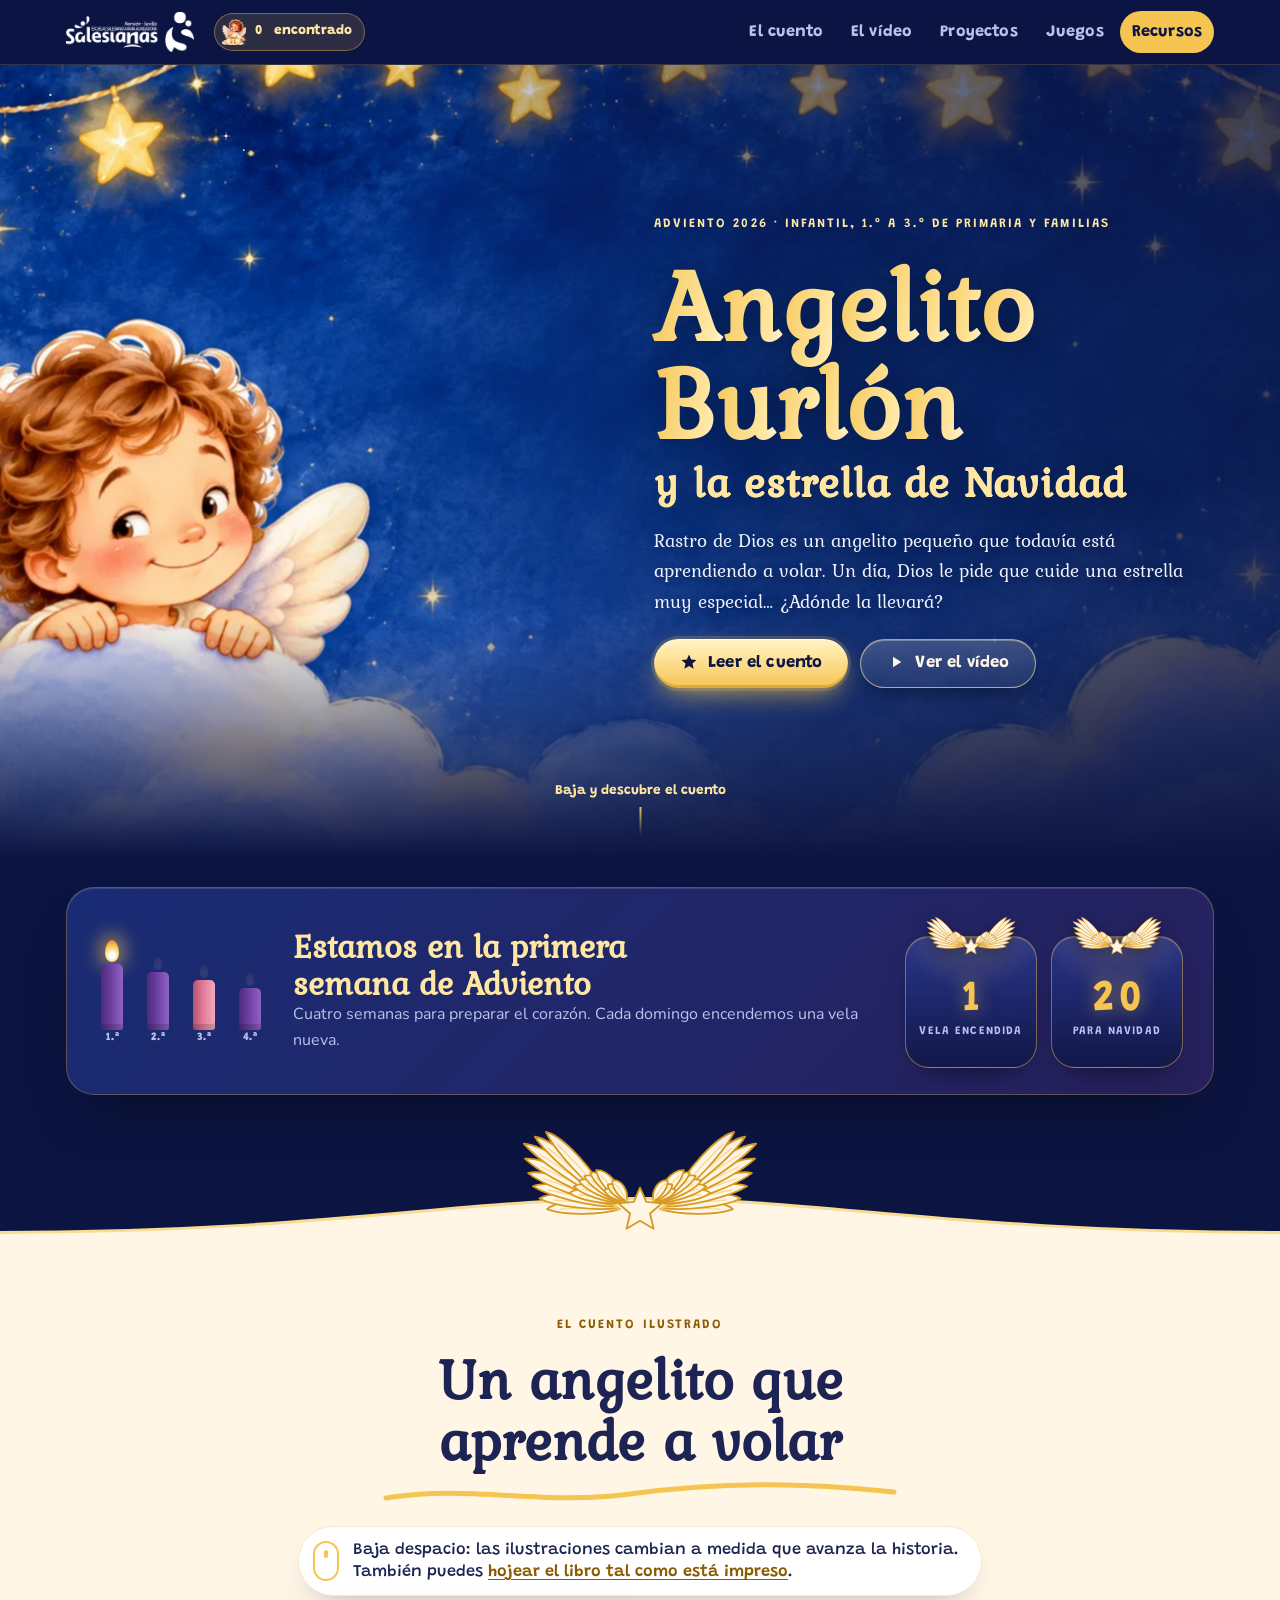
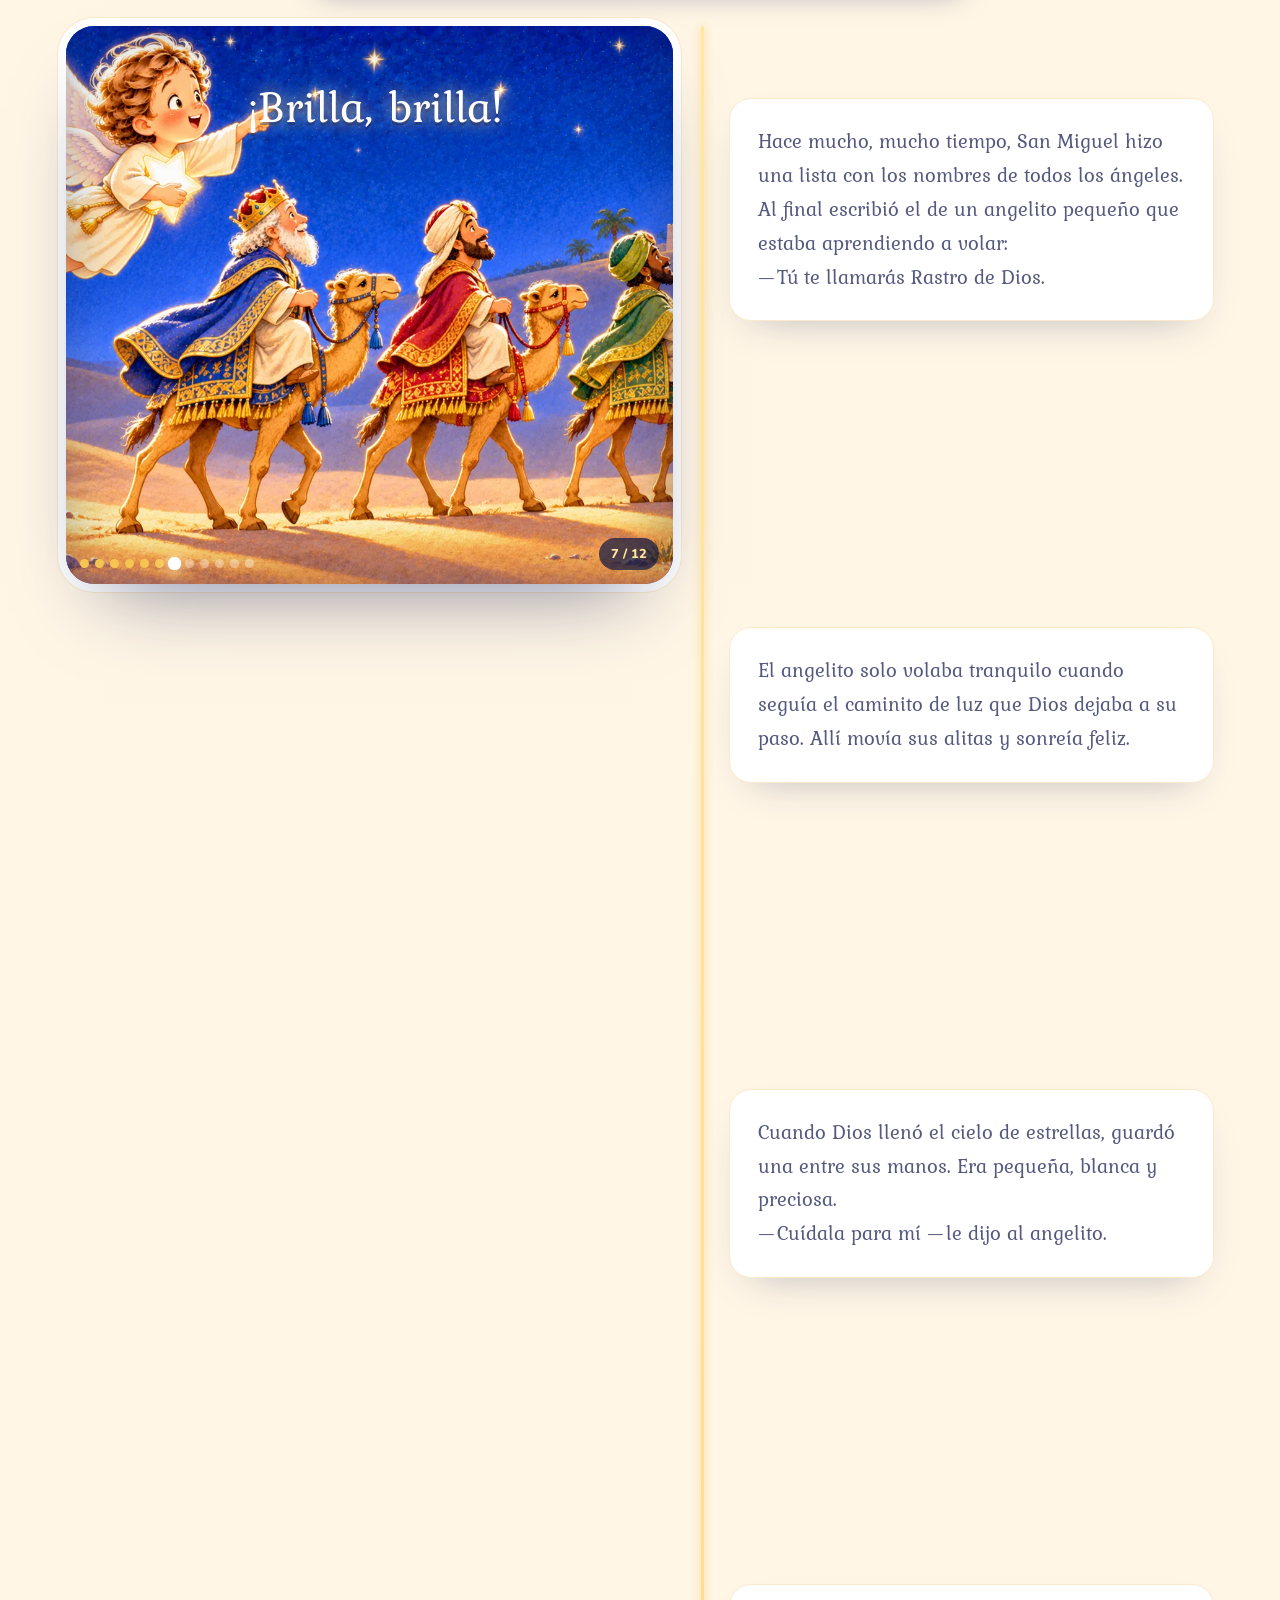
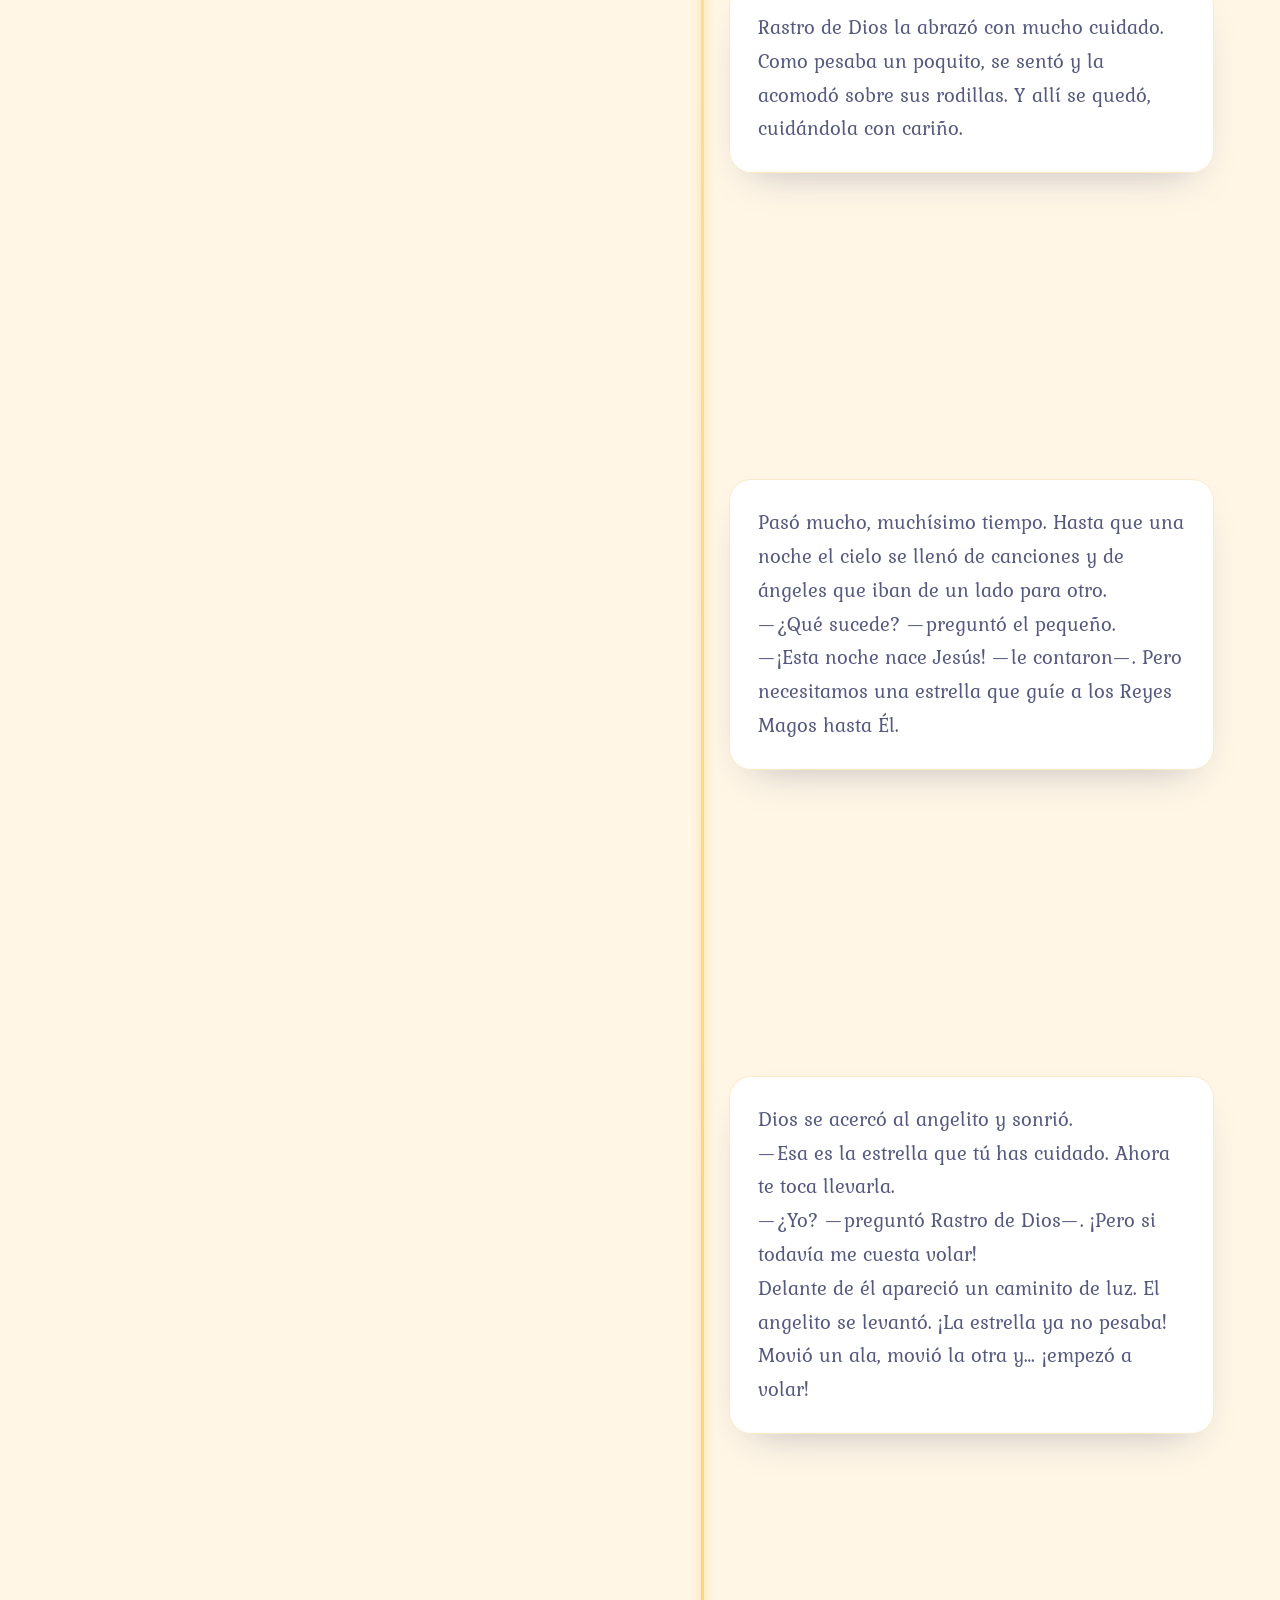
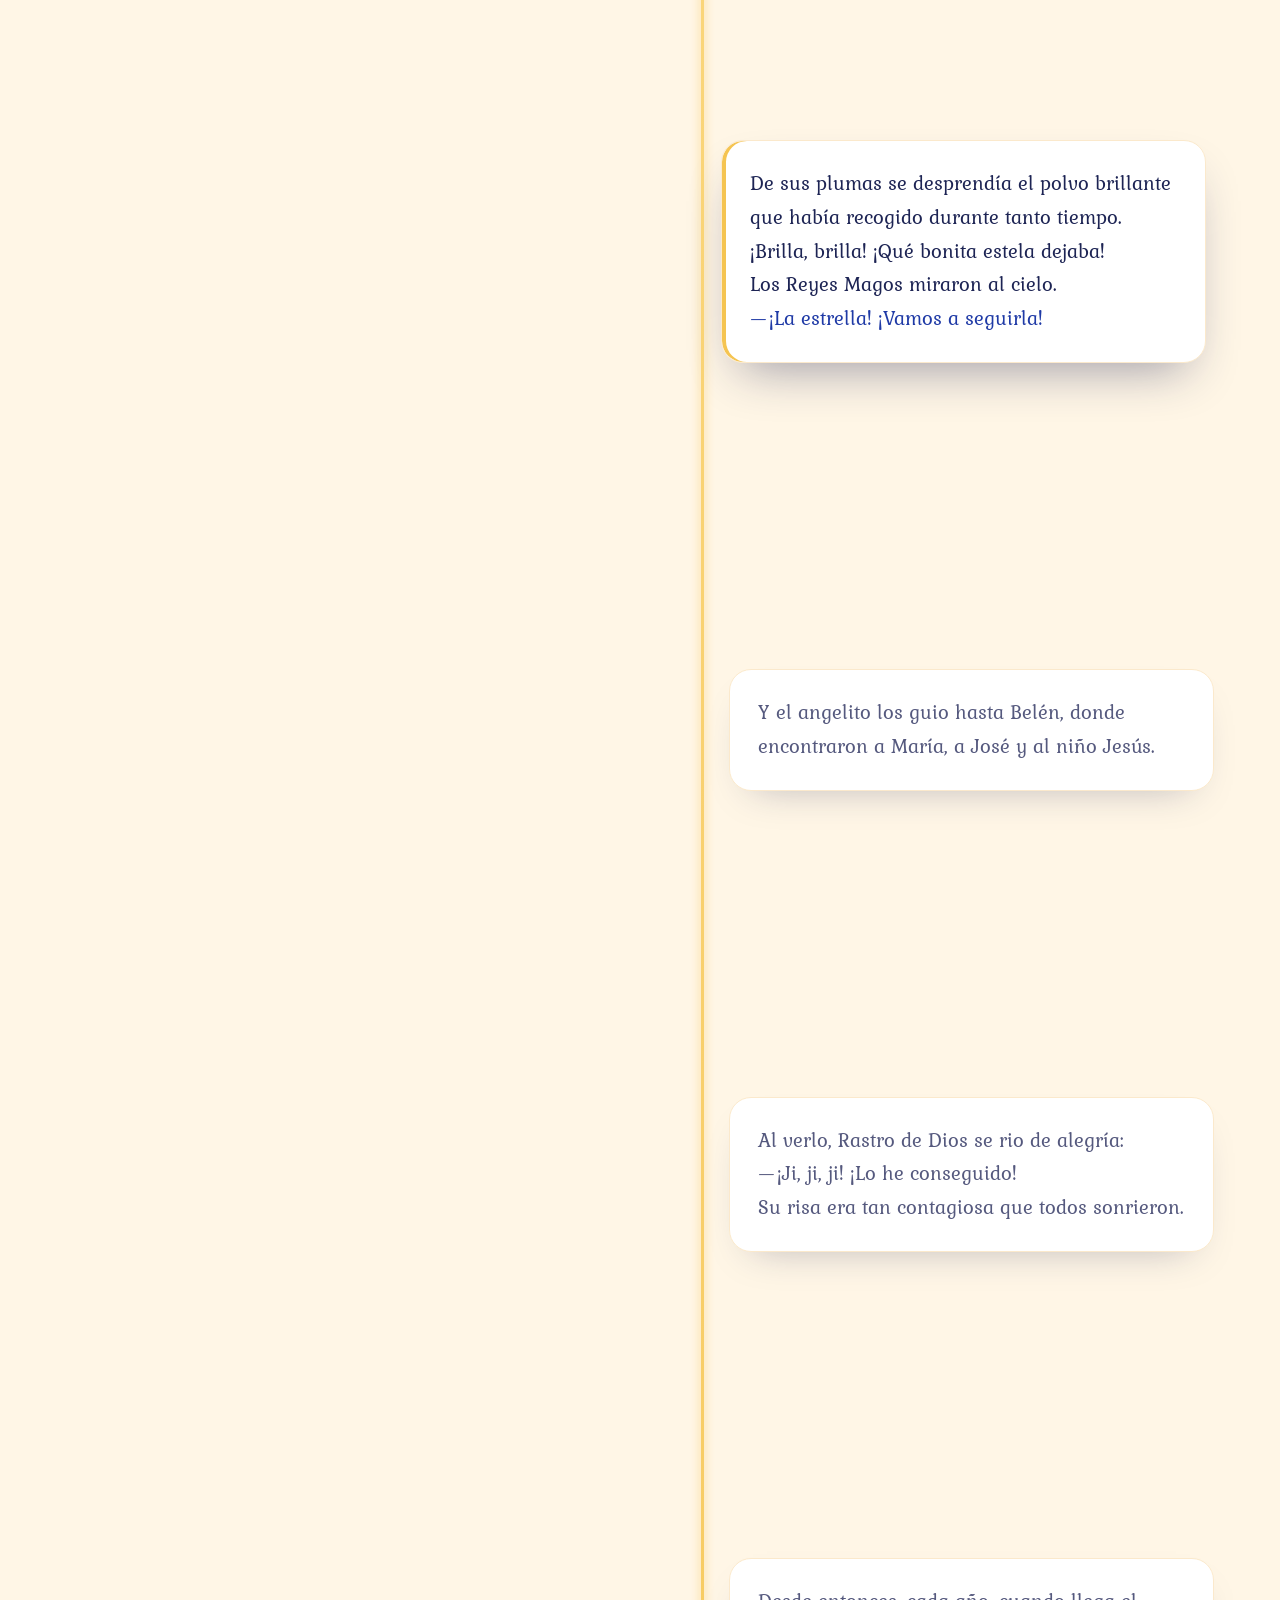
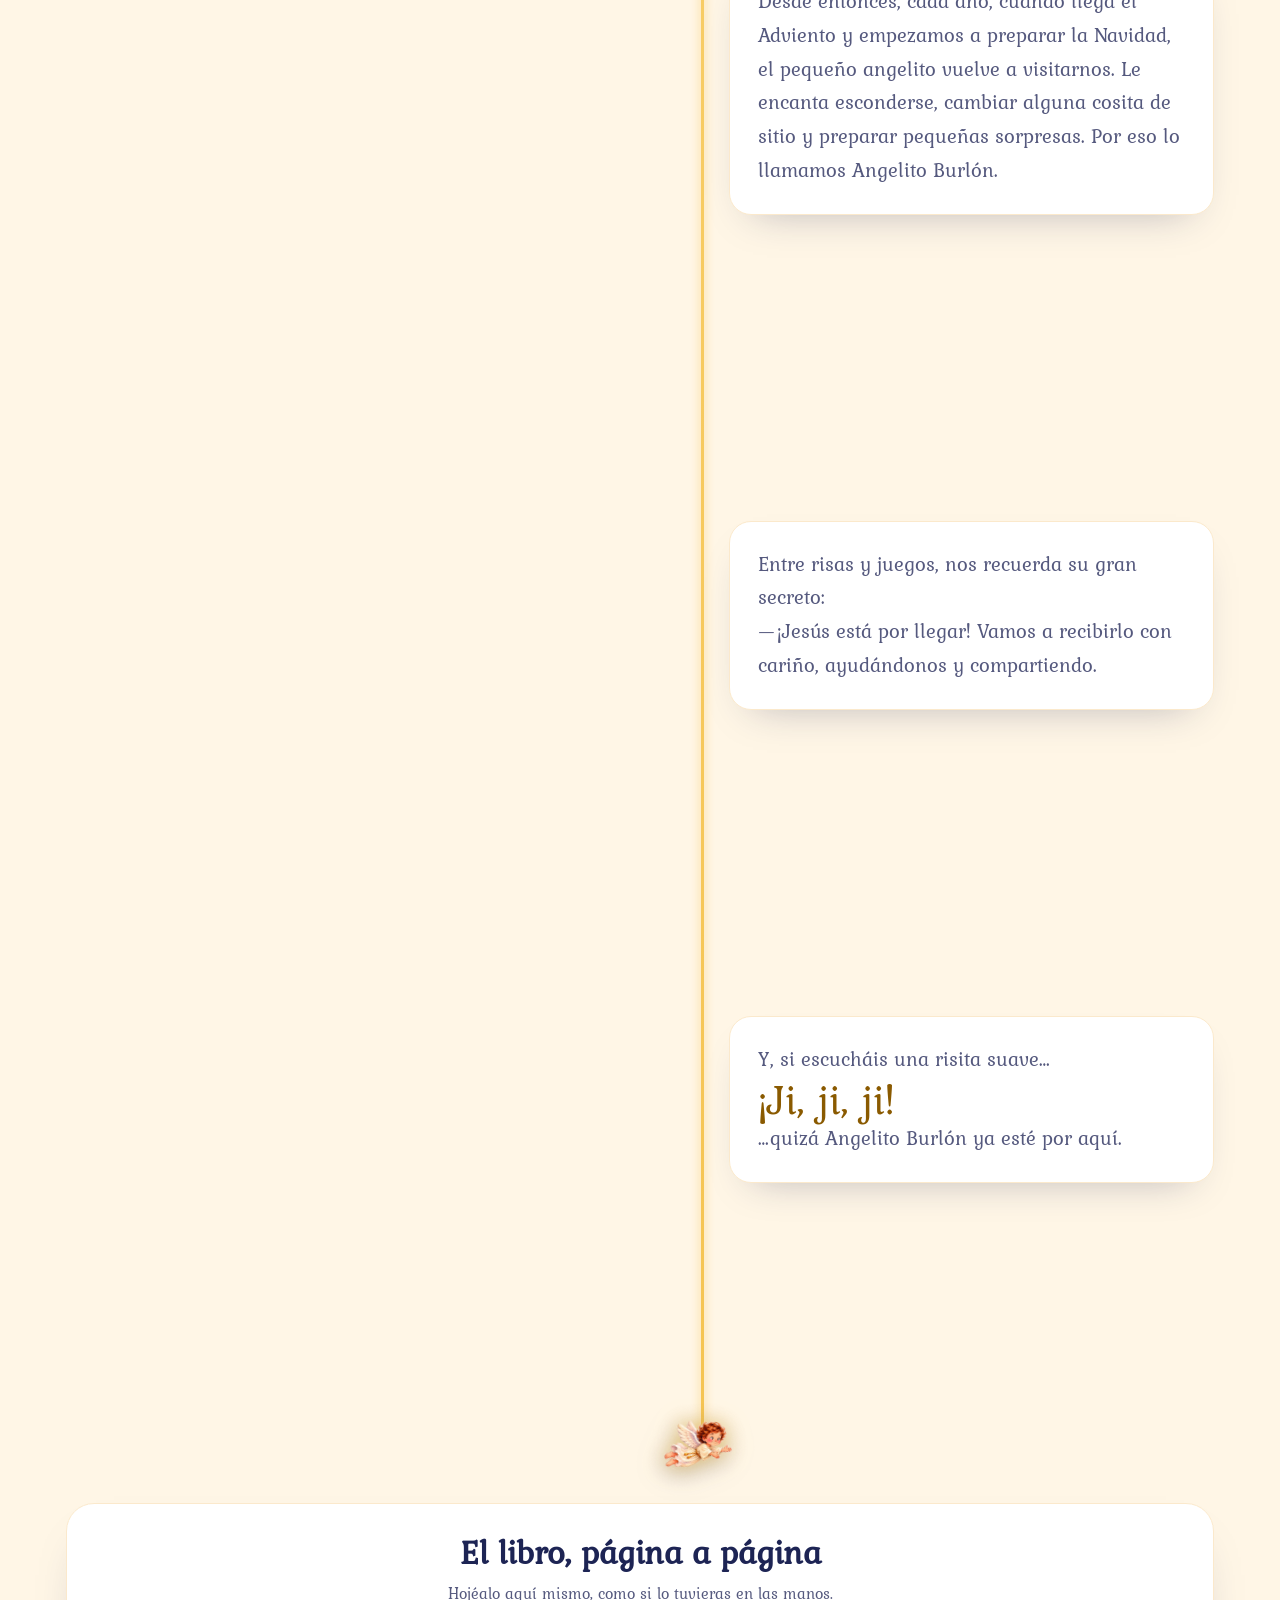
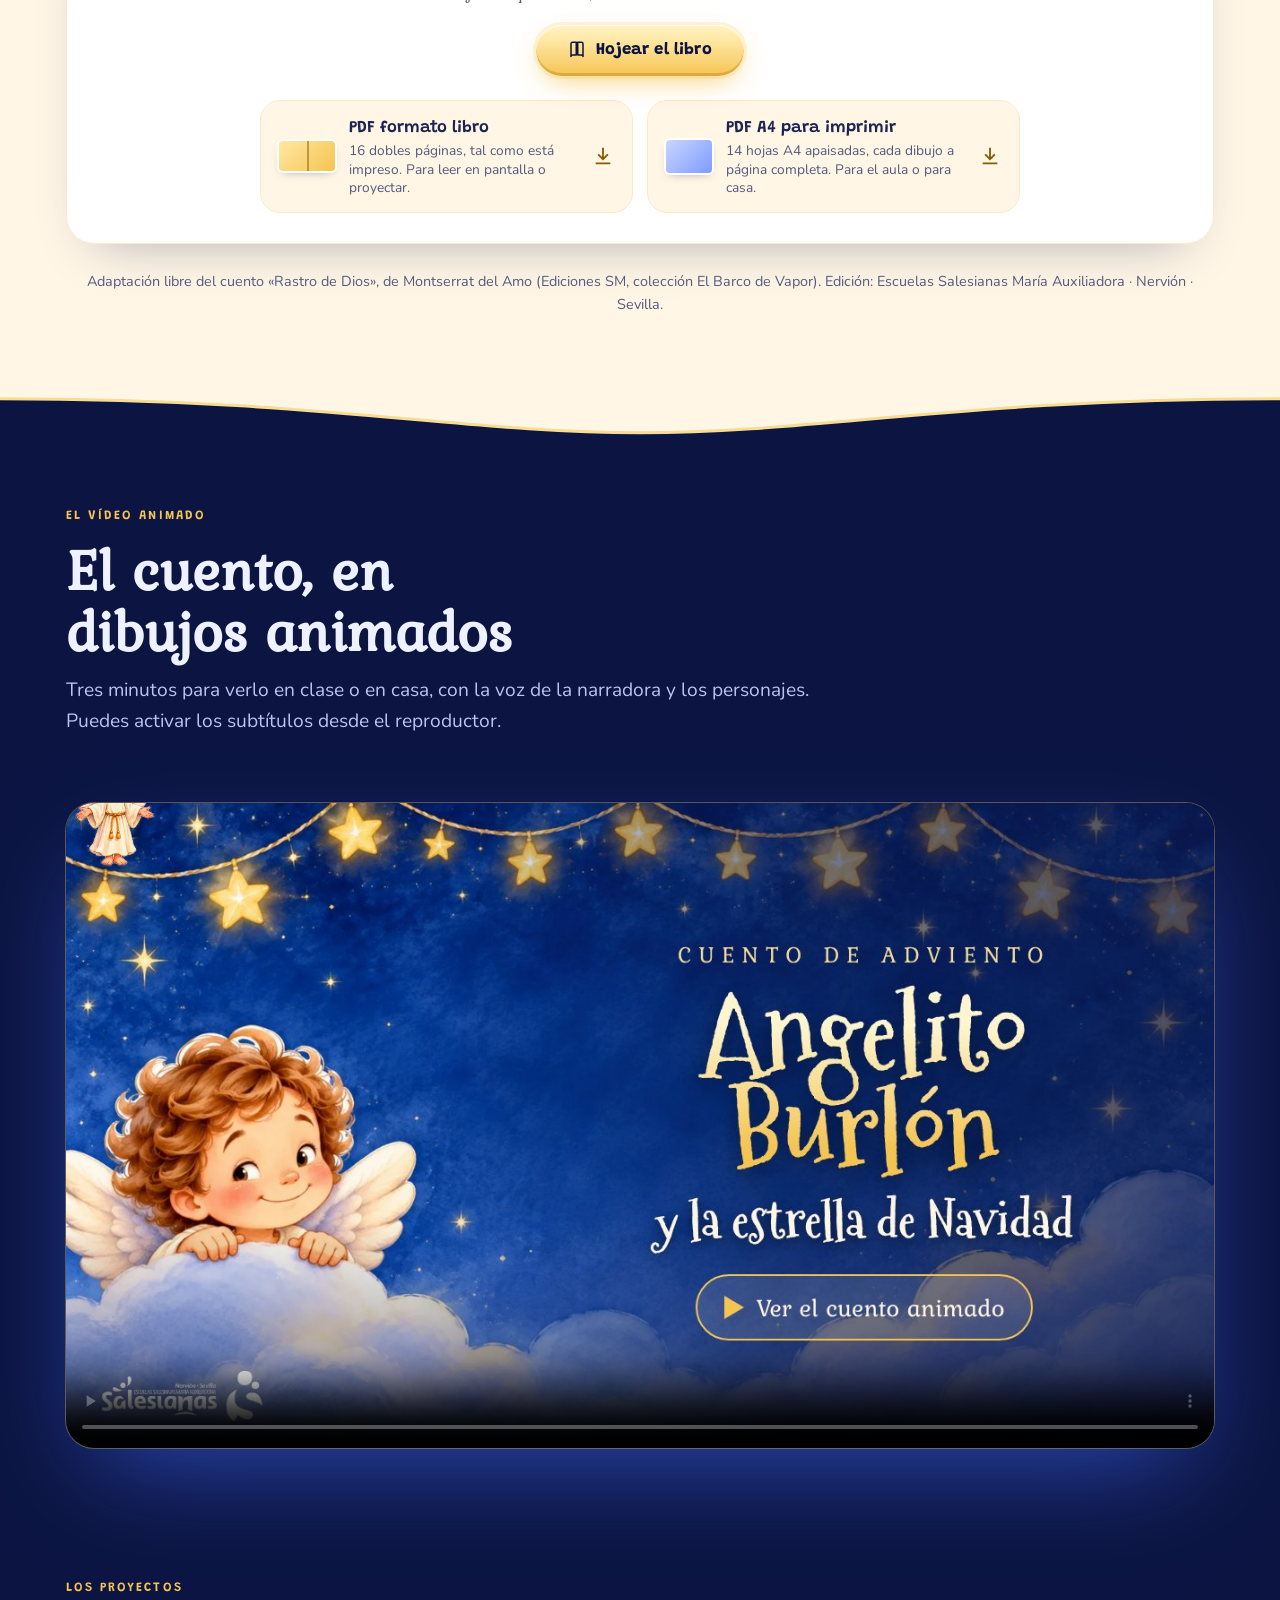
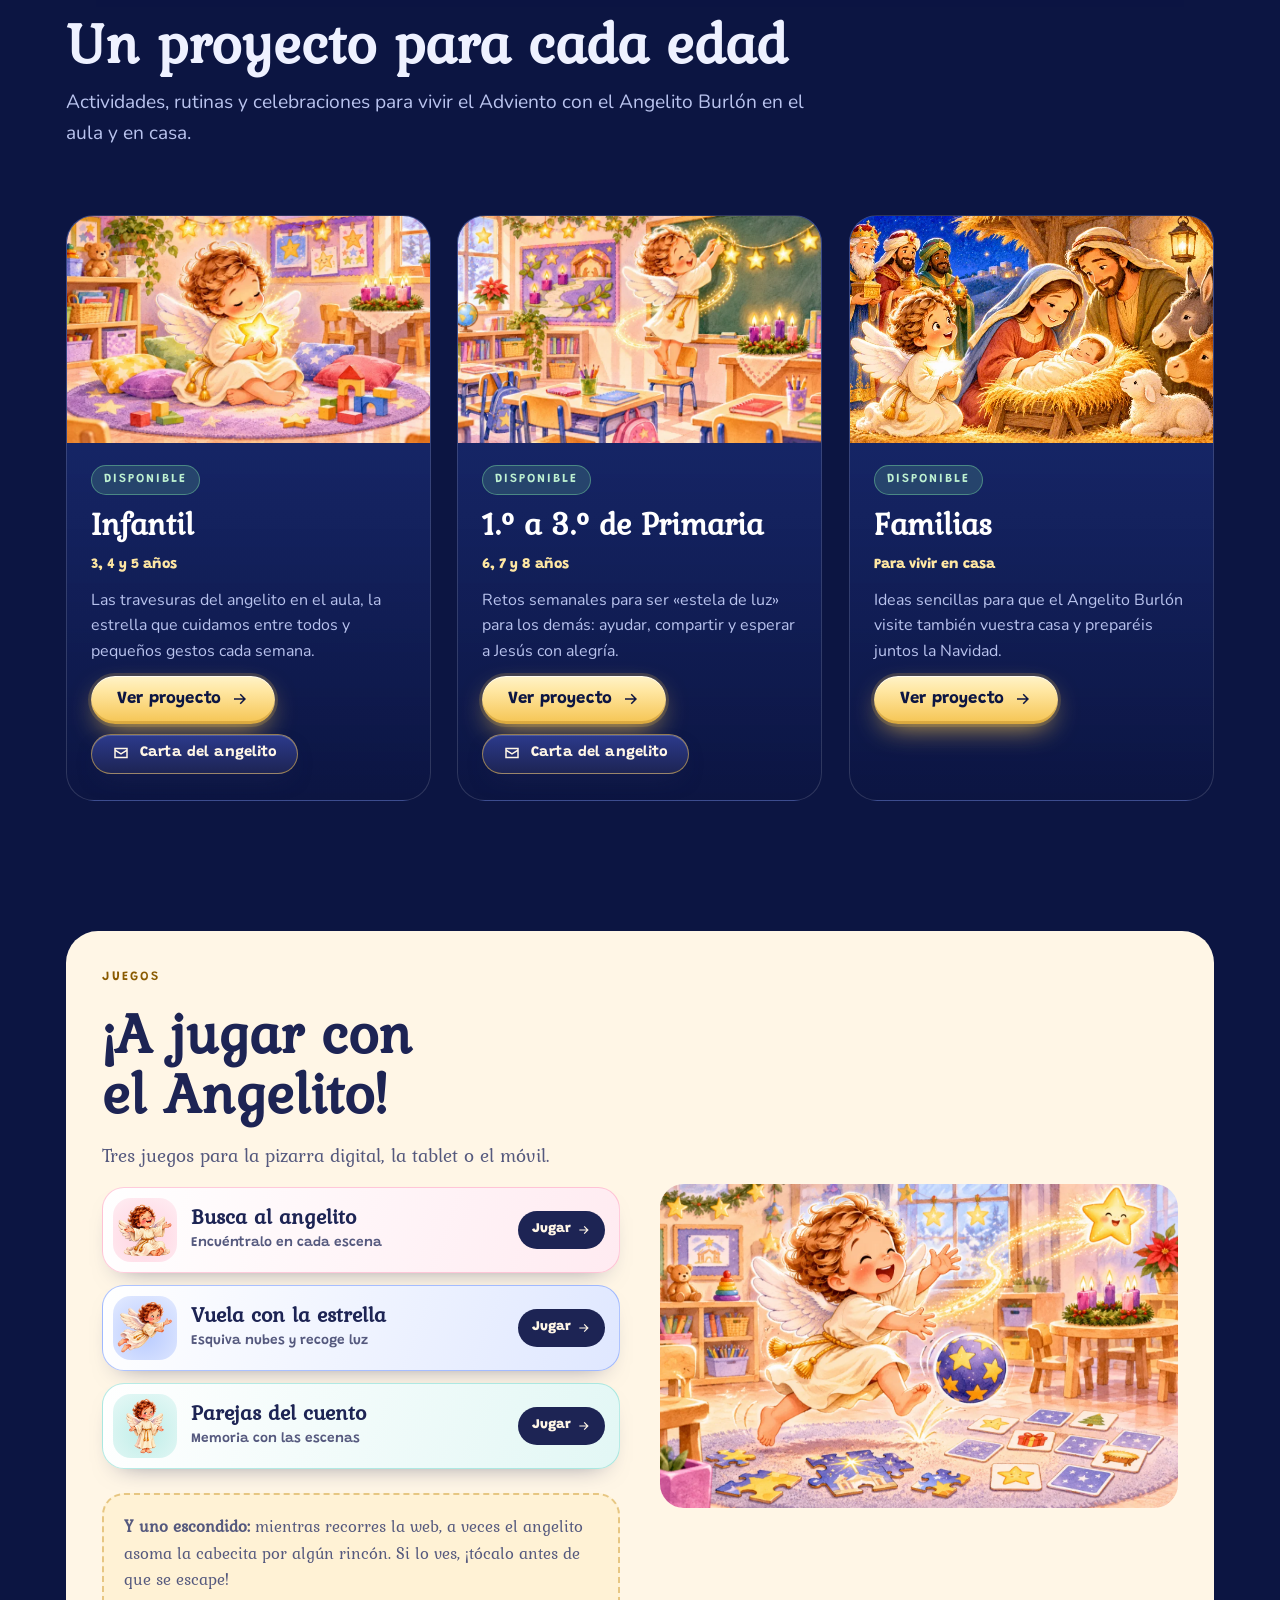
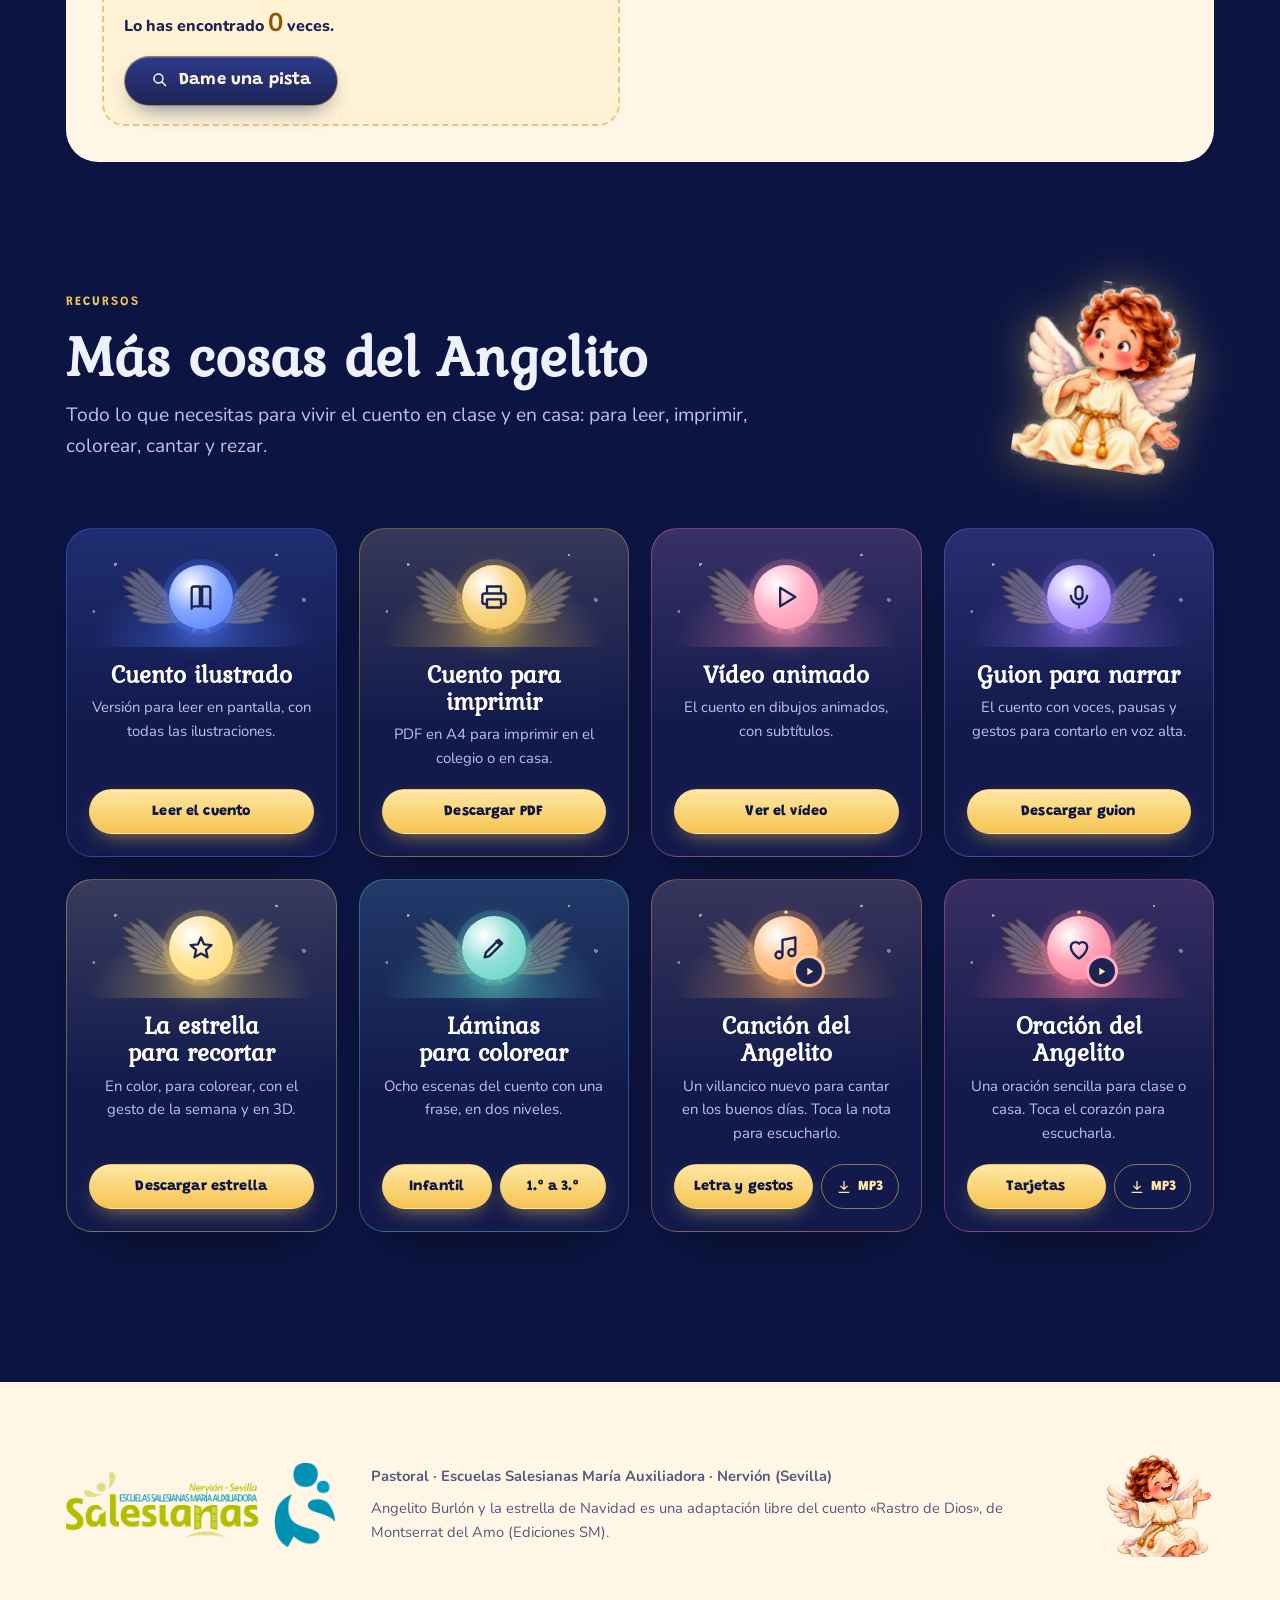
==== commit 357d1c15: "Ilustraciones nuevas para Juegos, Infantil y Primaria Co-Authored-By: Claude Opus 5.5 <noreply@anthr" ====
--- a/index.html
+++ b/index.html
@@ -605,7 +605,7 @@
     </div>
     <div class="tarjetas">
       <article class="tarjeta">
-        <div class="img"><img src="img/escenas/escena10a-800.webp" alt="El angelito ríe tumbado en un aula de Infantil" loading="lazy"></div>
+        <div class="img"><img src="img/nuevas/infantil-800.webp" alt="El angelito, sentado en la alfombra de un aula de Infantil, abraza la estrella que brilla" loading="lazy"></div>
         <div class="cuerpo">
           <span class="chip" data-chip="infantil">En preparación</span>
           <h3>Infantil</h3>
@@ -618,7 +618,7 @@
         </div>
       </article>
       <article class="tarjeta">
-        <div class="img"><img src="img/escenas/escena09-800.webp" alt="La corona de Adviento en un aula de Primaria" loading="lazy"></div>
+        <div class="img"><img src="img/nuevas/primaria-800.webp" alt="El angelito, de puntillas en una silla, cuelga una guirnalda de estrellas en un aula de Primaria" loading="lazy"></div>
         <div class="cuerpo">
           <span class="chip" data-chip="primaria">En preparación</span>
           <h3>1.º a 3.º de Primaria</h3>
@@ -666,7 +666,7 @@
           <div class="botones"><button class="btn btn-tinta" id="pista" type="button"><svg class="ic" viewBox="0 0 24 24" aria-hidden="true"><path d="M10 3a7 7 0 015.6 11.2l5.1 5.1-1.4 1.4-5.1-5.1A7 7 0 1110 3zm0 2a5 5 0 100 10 5 5 0 000-10z"/></svg>Dame una pista</button></div>
         </div>
       </div>
-      <div class="ilus" id="ilusJuego"><img src="img/escenas/escena10-1600.webp" alt="El angelito se asoma detrás de una estantería y se tapa la boca para no reírse" loading="lazy"></div>
+      <div class="ilus" id="ilusJuego"><img src="img/nuevas/juegos-1600.webp" alt="El angelito salta riéndose detrás de una pelota de estrellas, entre piezas de puzle y cartas de memoria" loading="lazy"></div>
     </div>
   </div>
 </section>
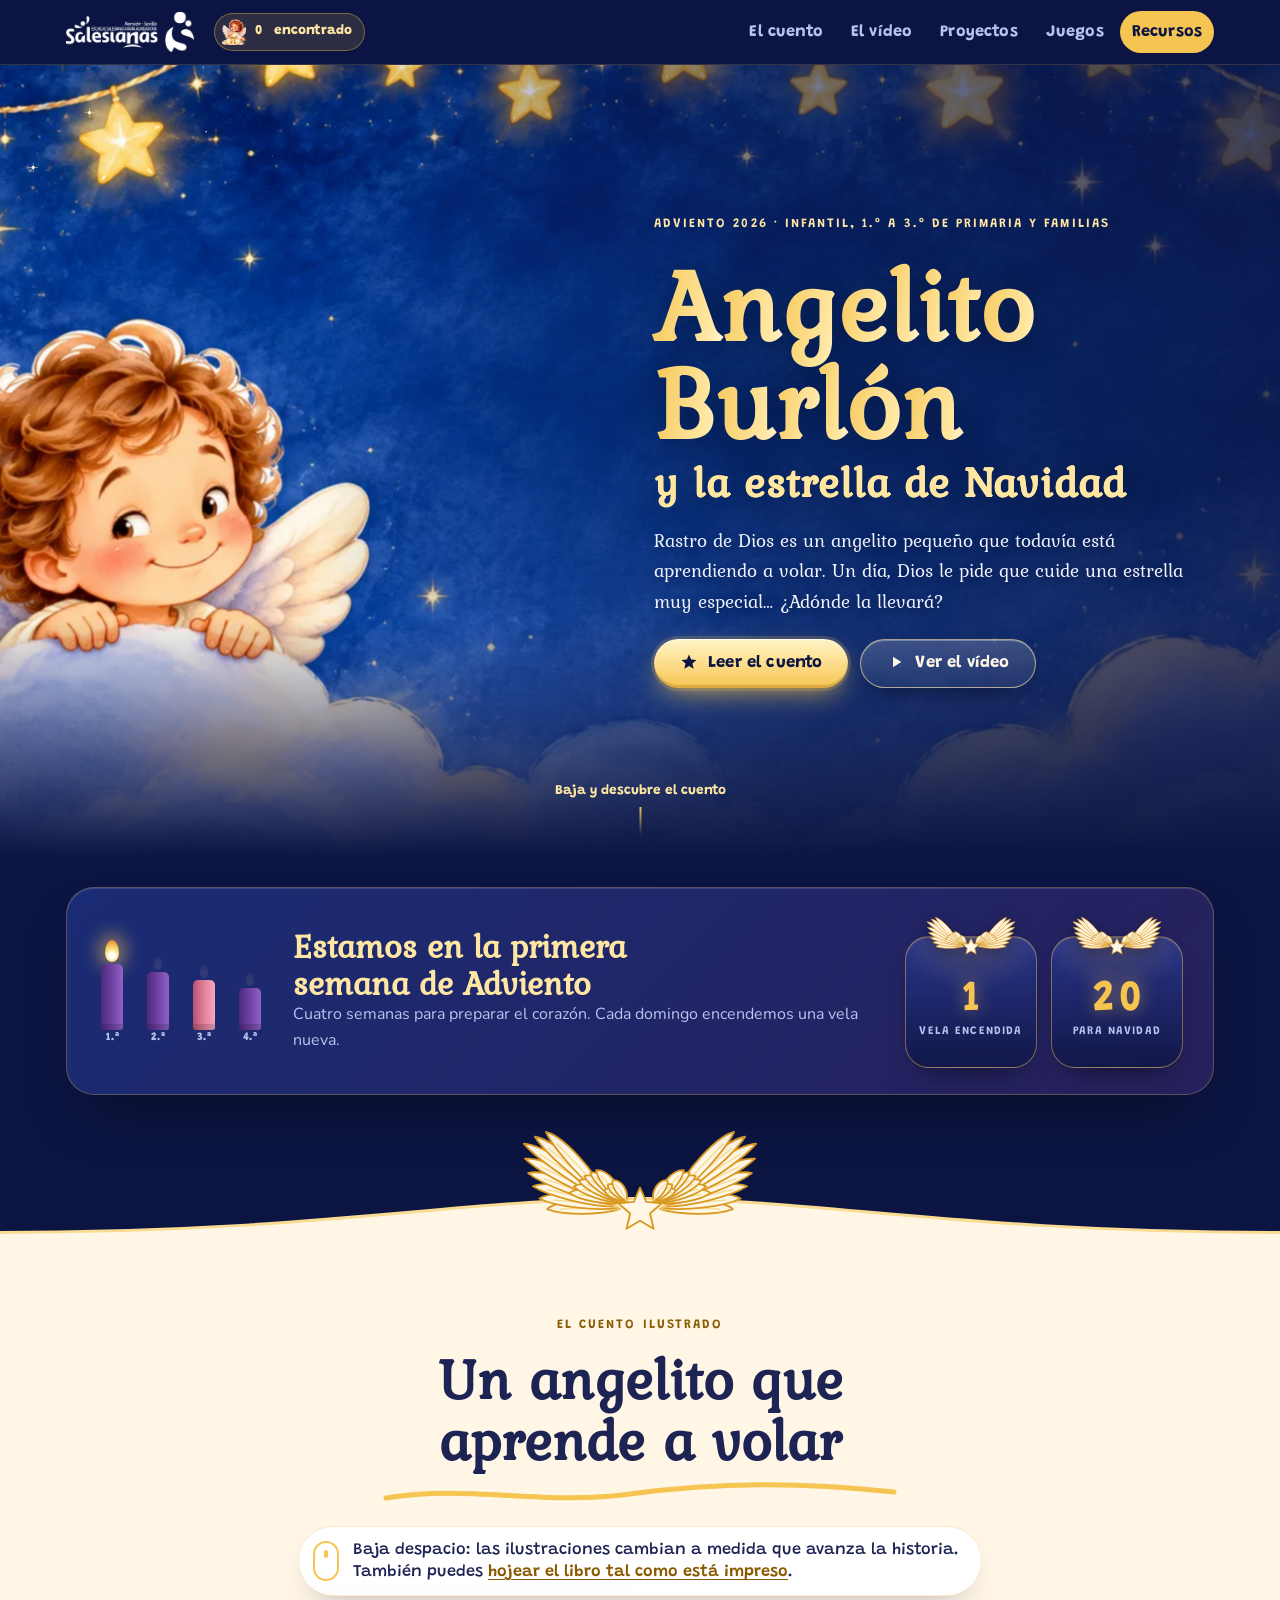
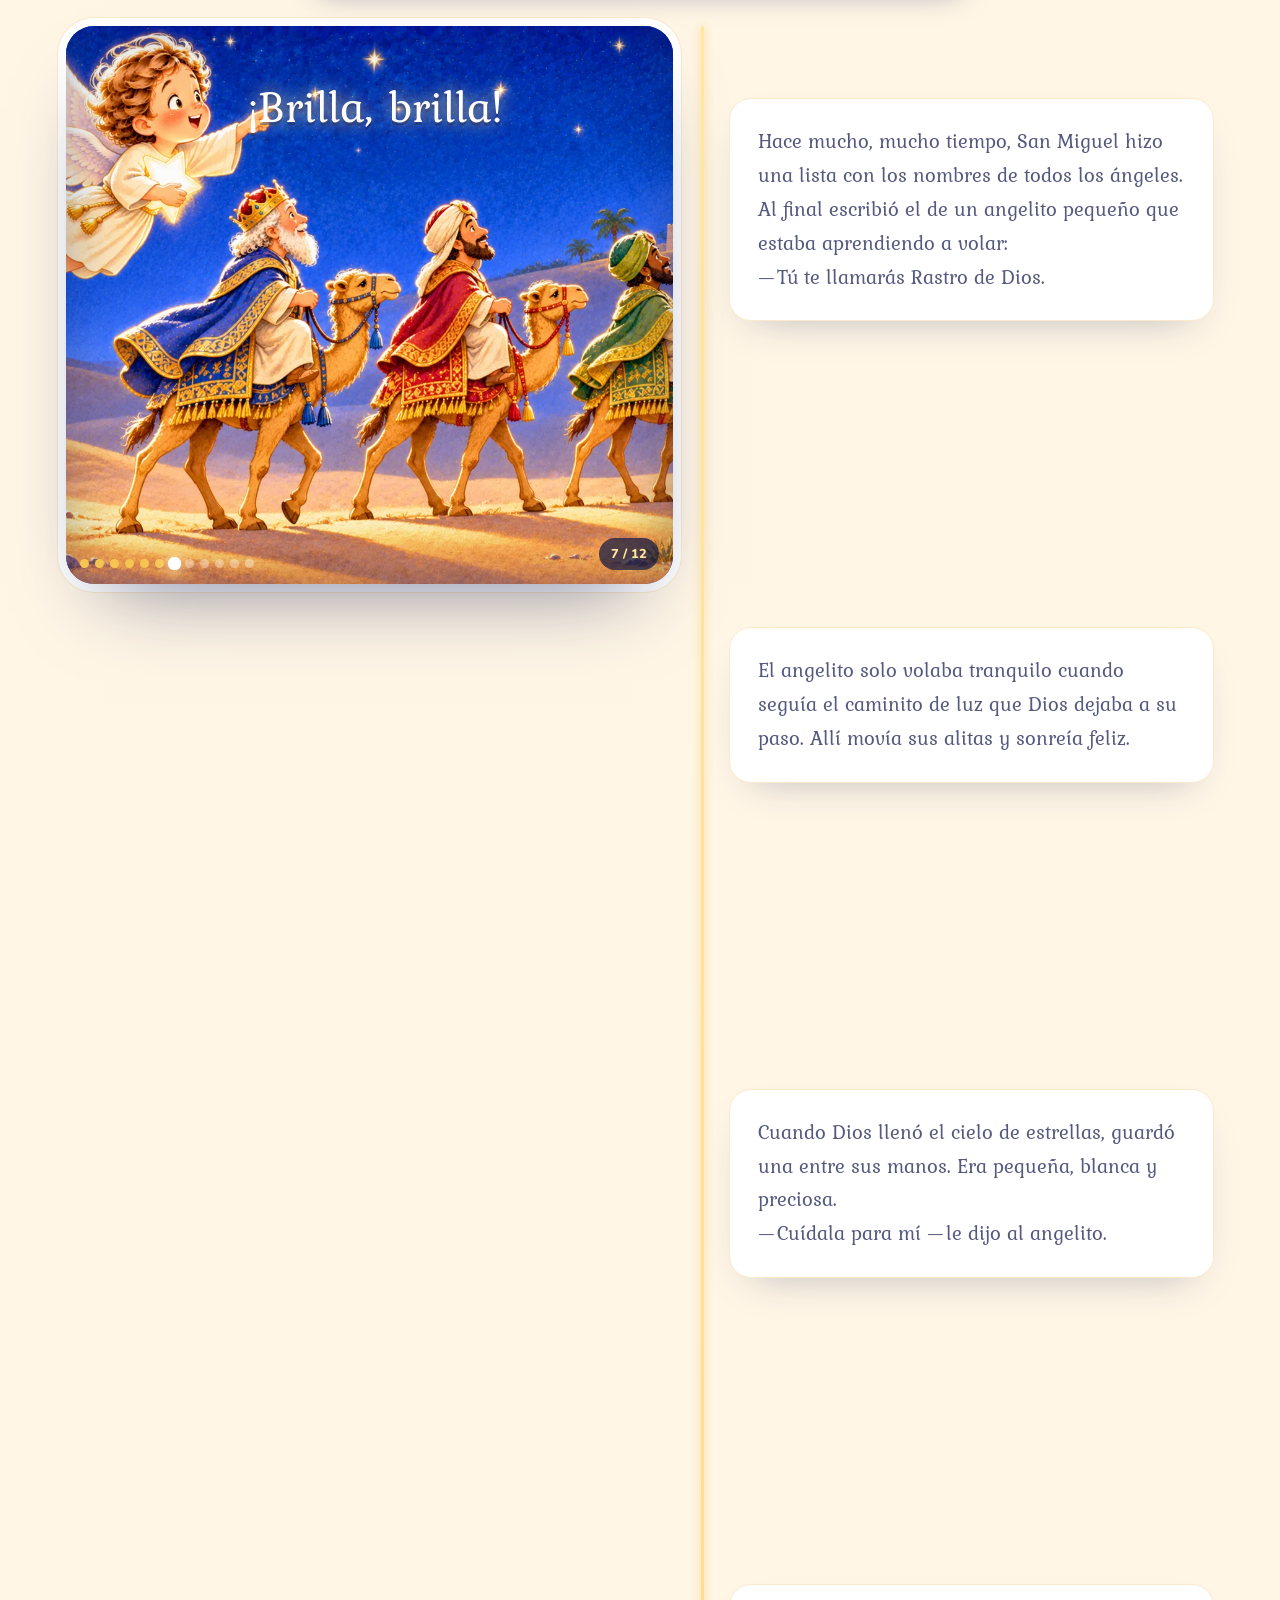
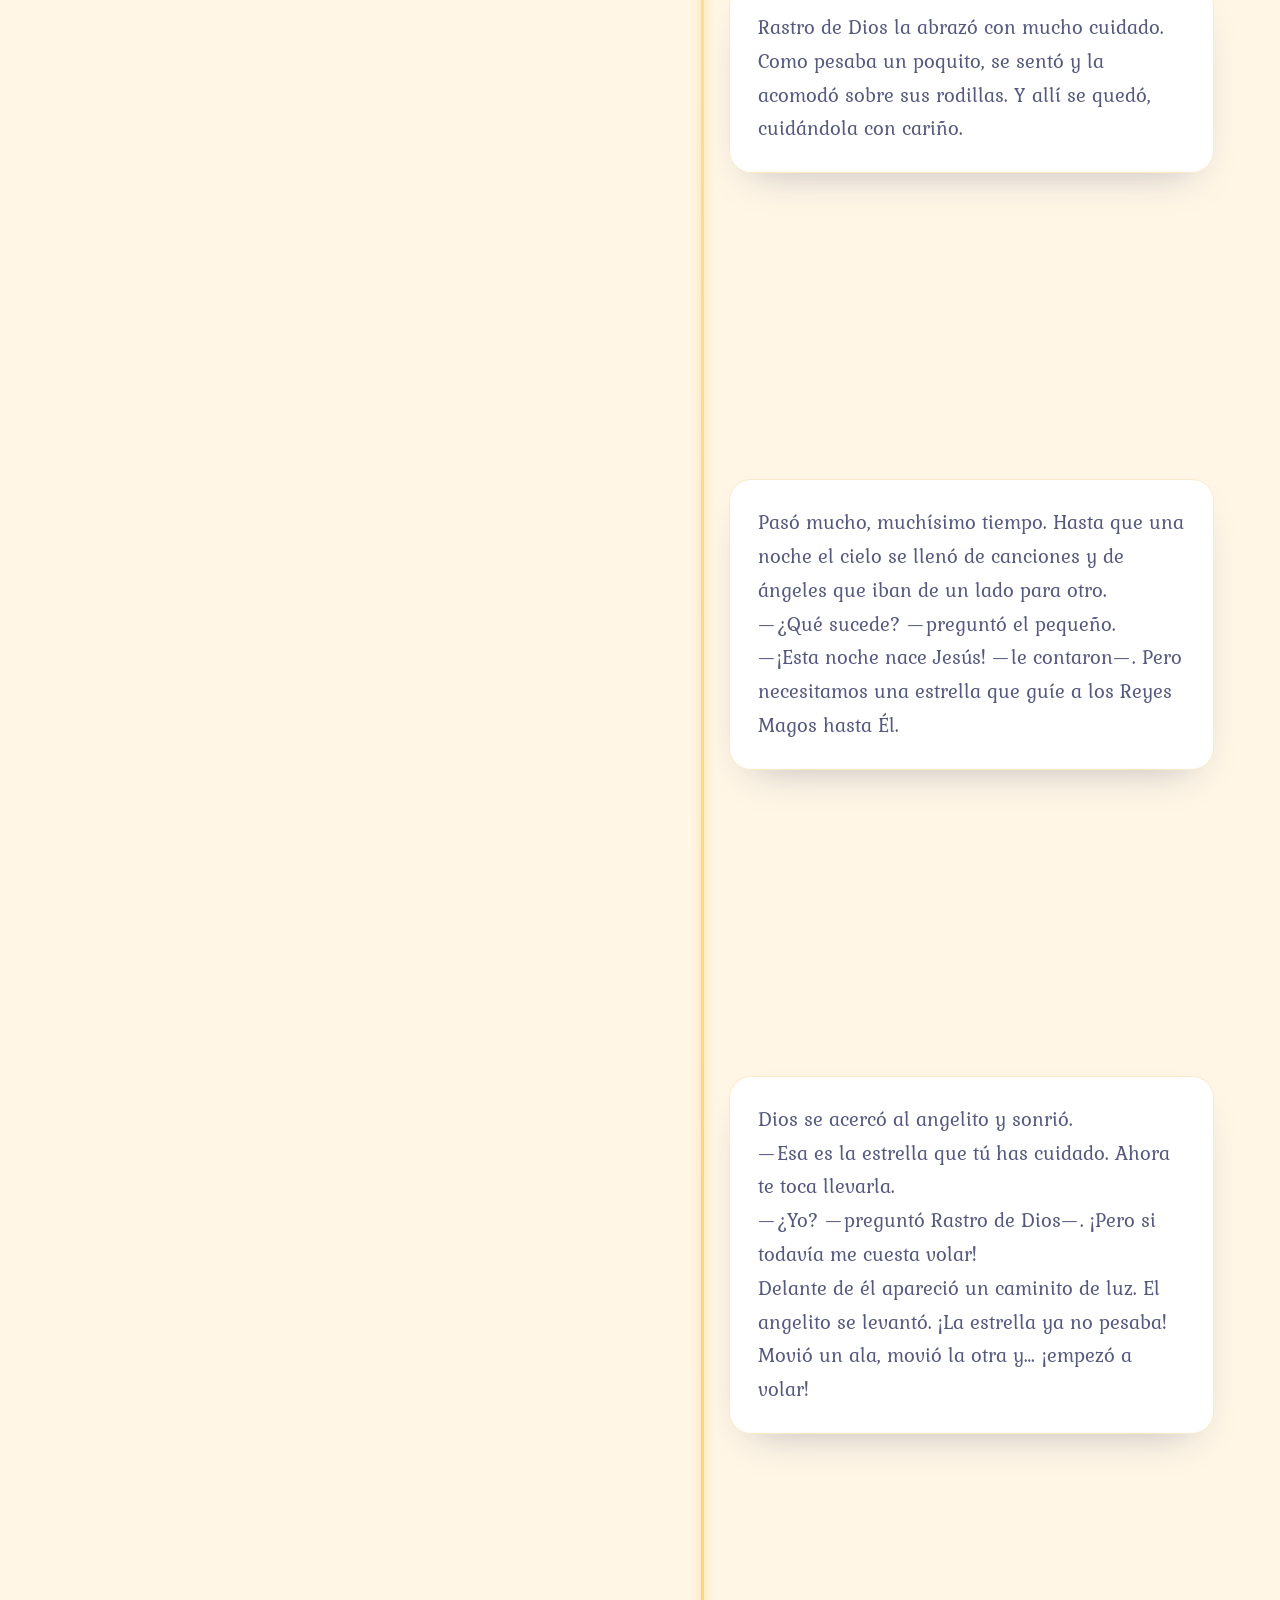
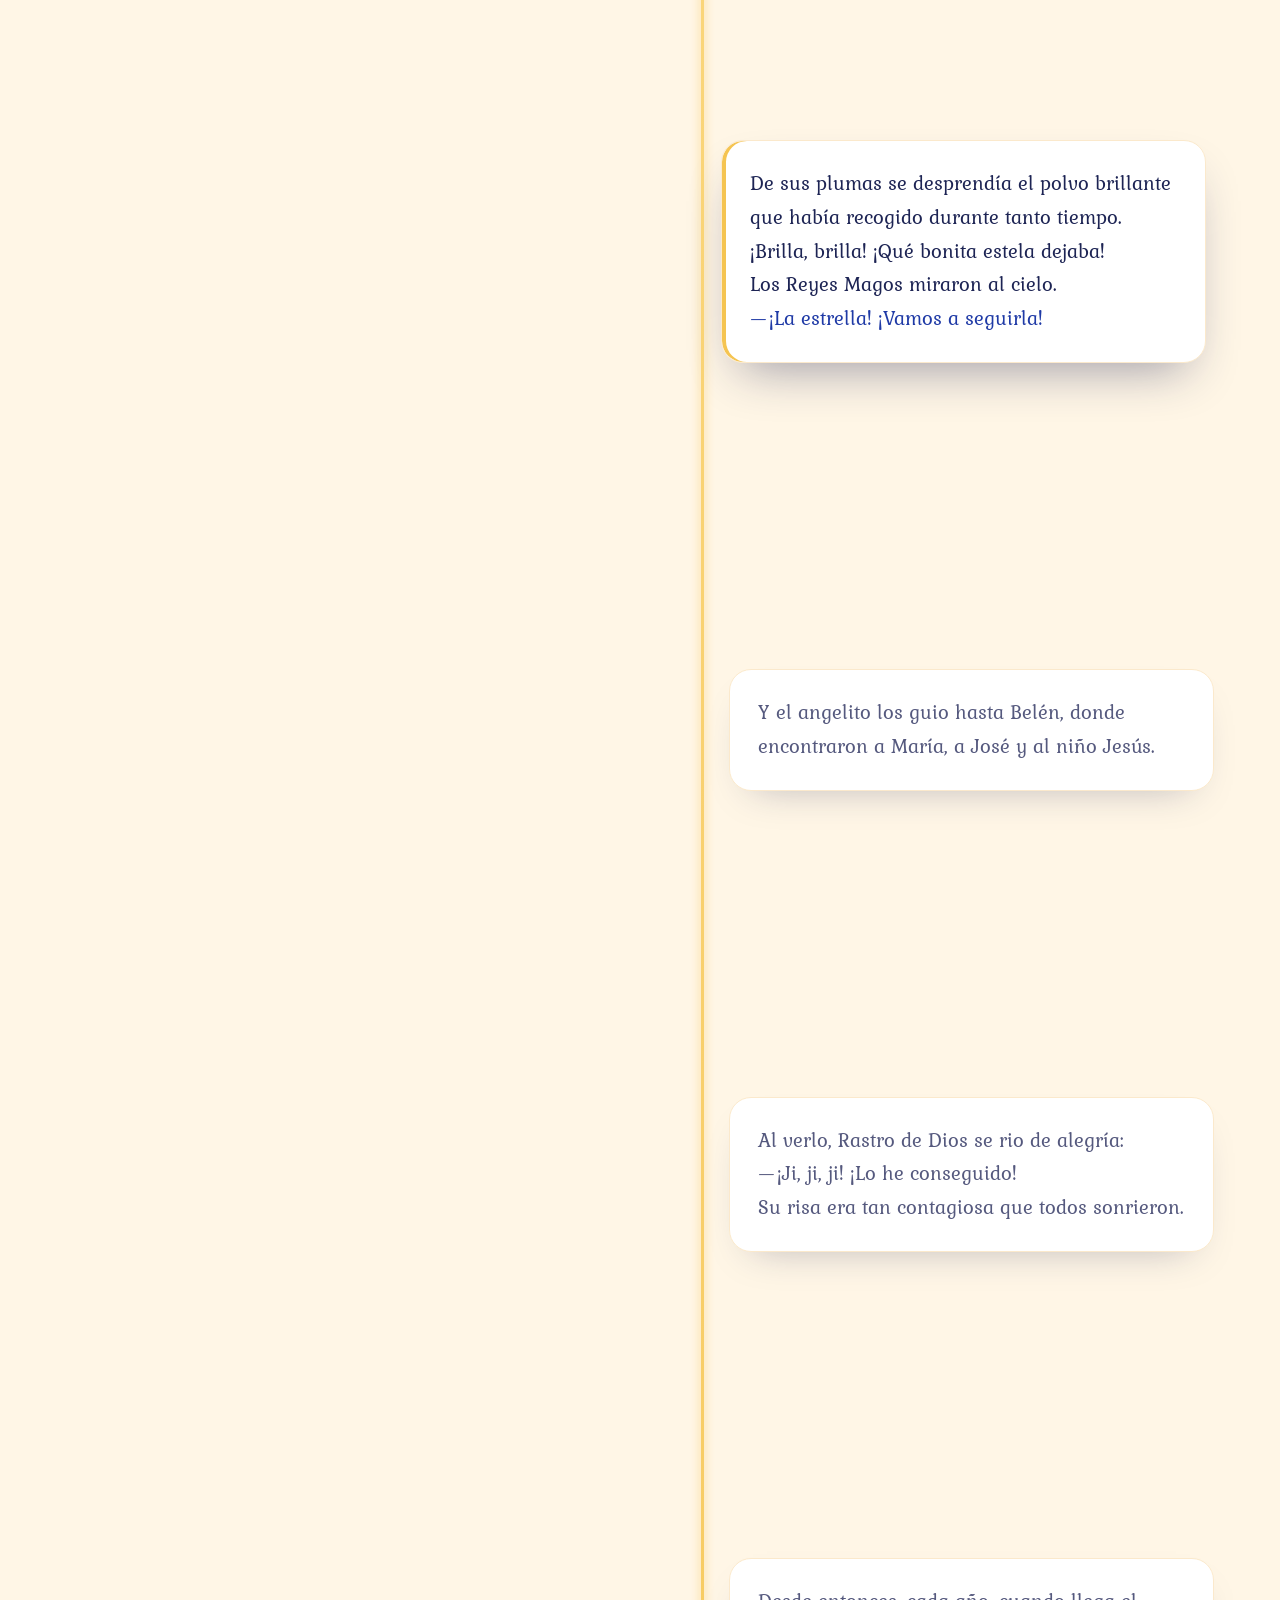
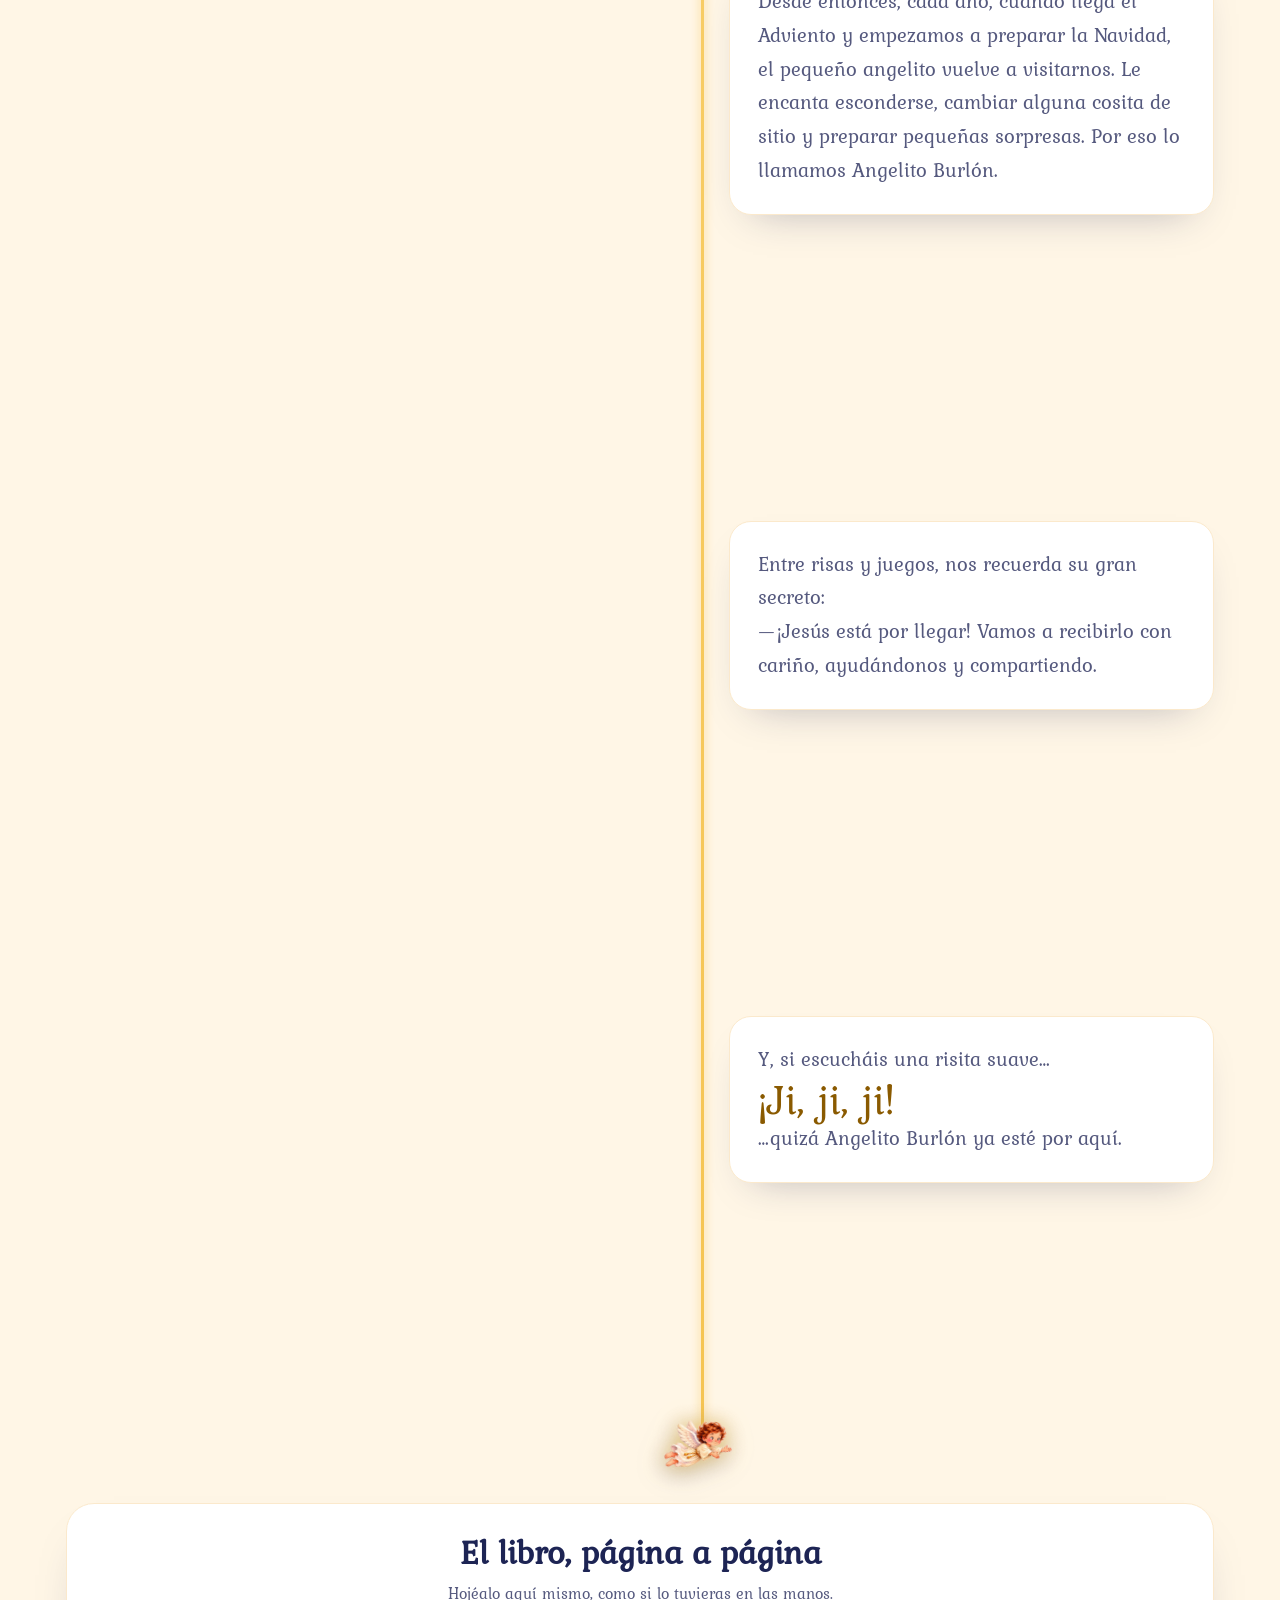
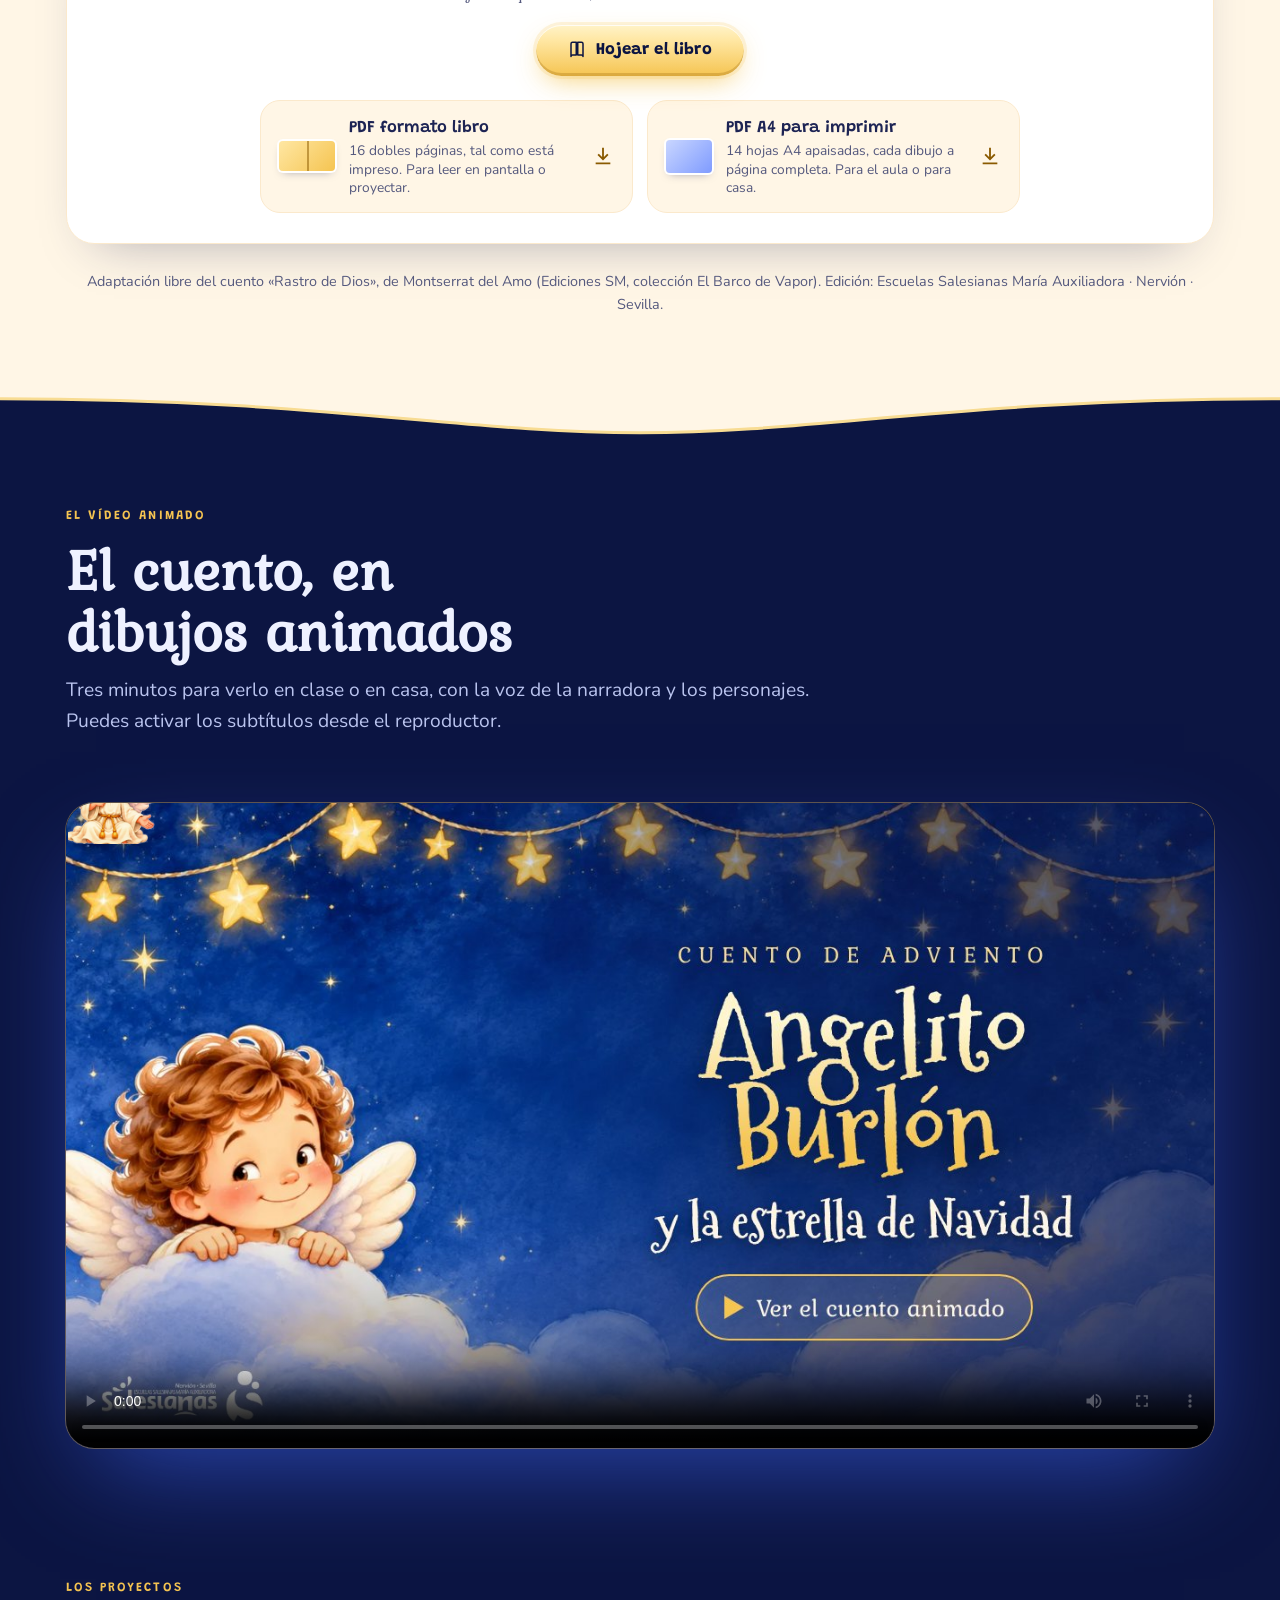
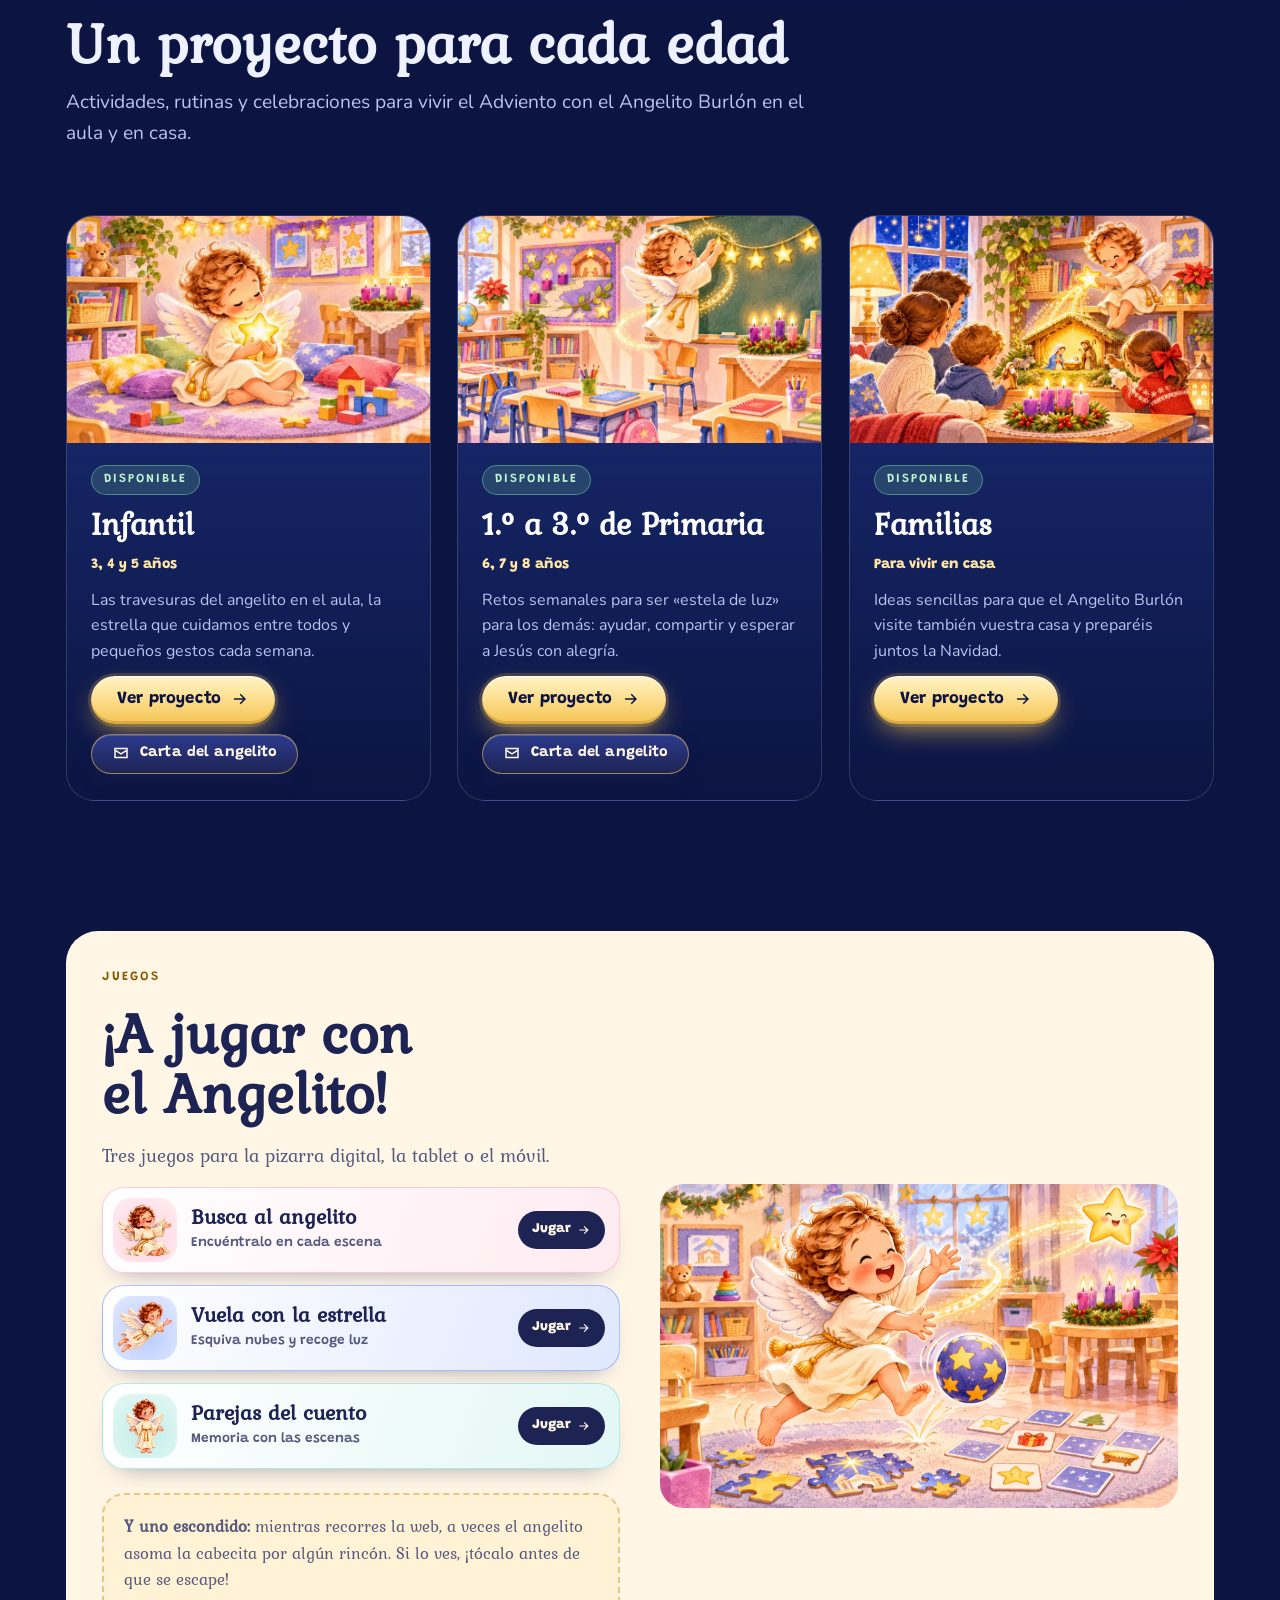
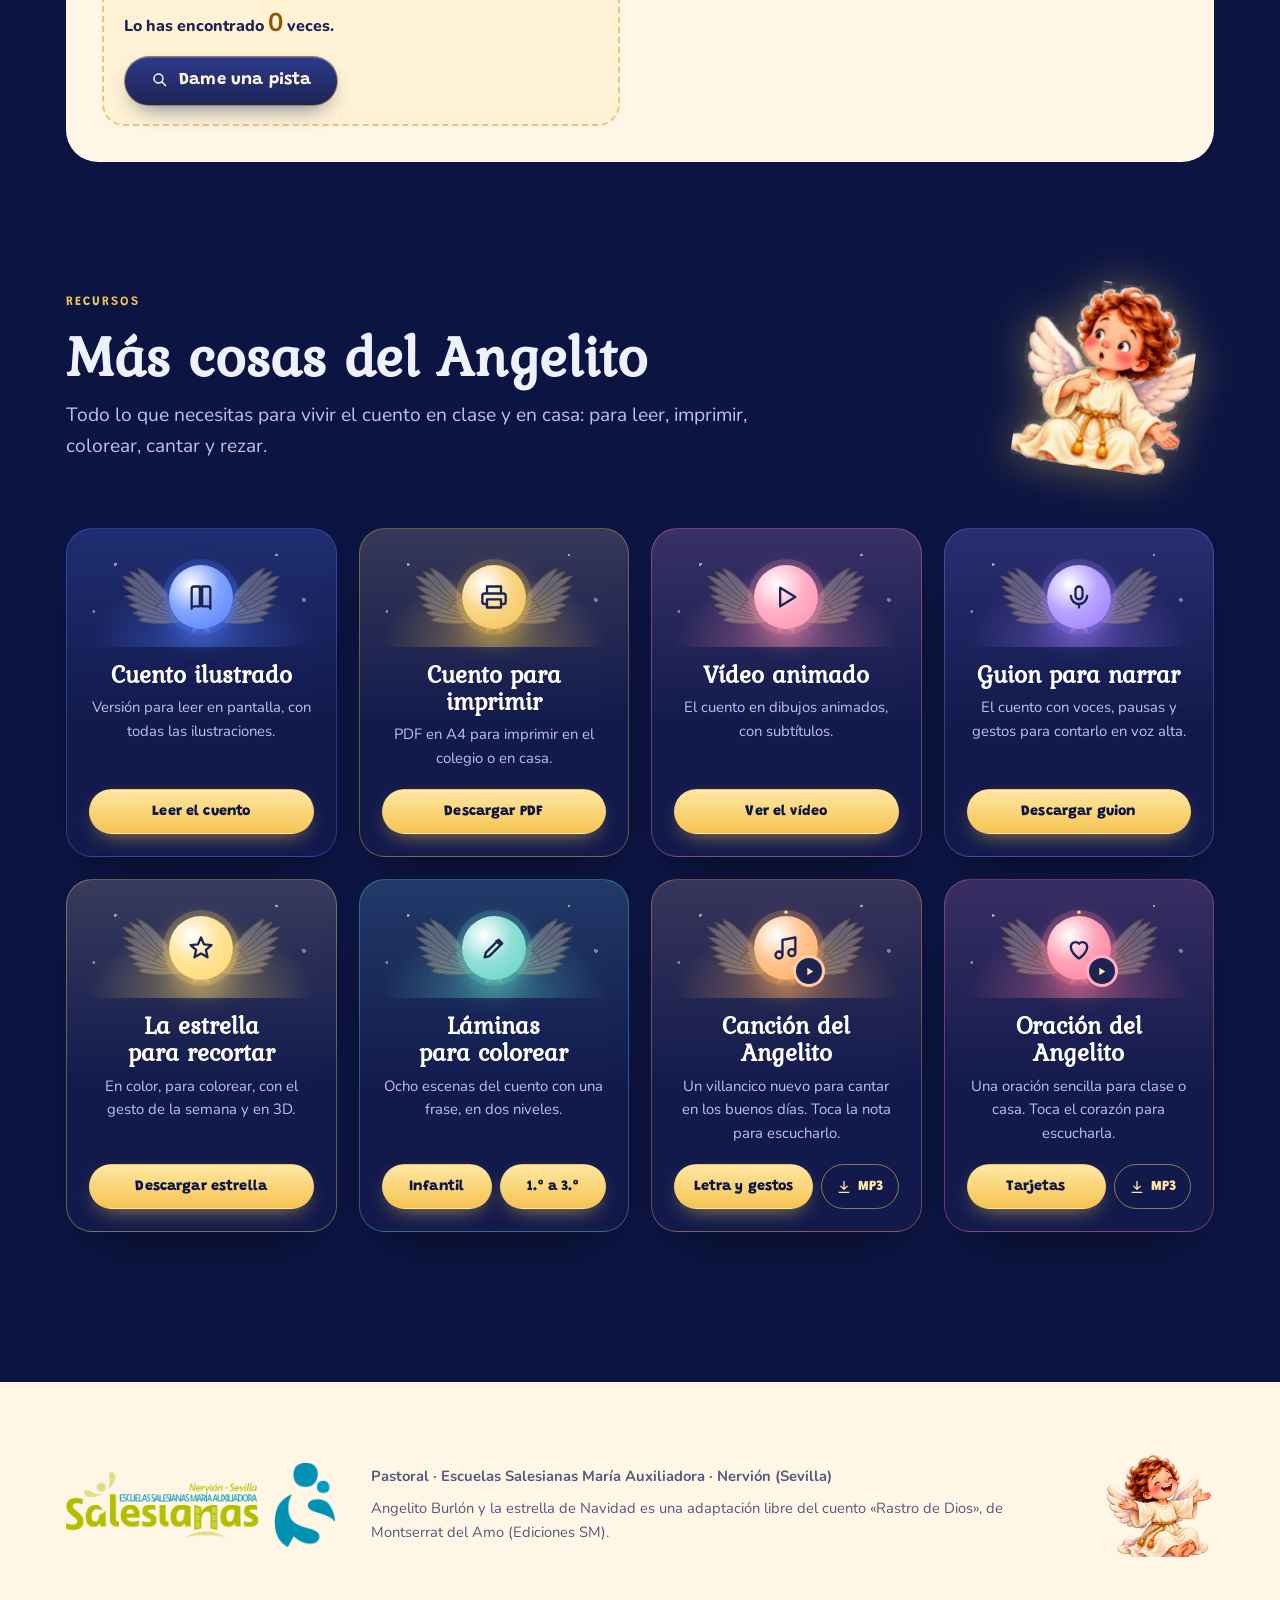
==== commit ea9ef8b0: "Ilustración nueva para Familias Co-Authored-By: Claude Opus 5.5 <noreply@anthropic.com> Claude-Sessi" ====
--- a/index.html
+++ b/index.html
@@ -631,7 +631,7 @@
         </div>
       </article>
       <article class="tarjeta">
-        <div class="img"><img src="img/escenas/escena08-800.webp" alt="La Sagrada Familia en el portal de Belén" loading="lazy"></div>
+        <div class="img"><img src="img/nuevas/familias-800.webp" alt="Una familia monta el belén en casa mientras el angelito, desde la estantería, ilumina el portal con su estrella" loading="lazy"></div>
         <div class="cuerpo">
           <span class="chip" data-chip="familias">En preparación</span>
           <h3>Familias</h3>
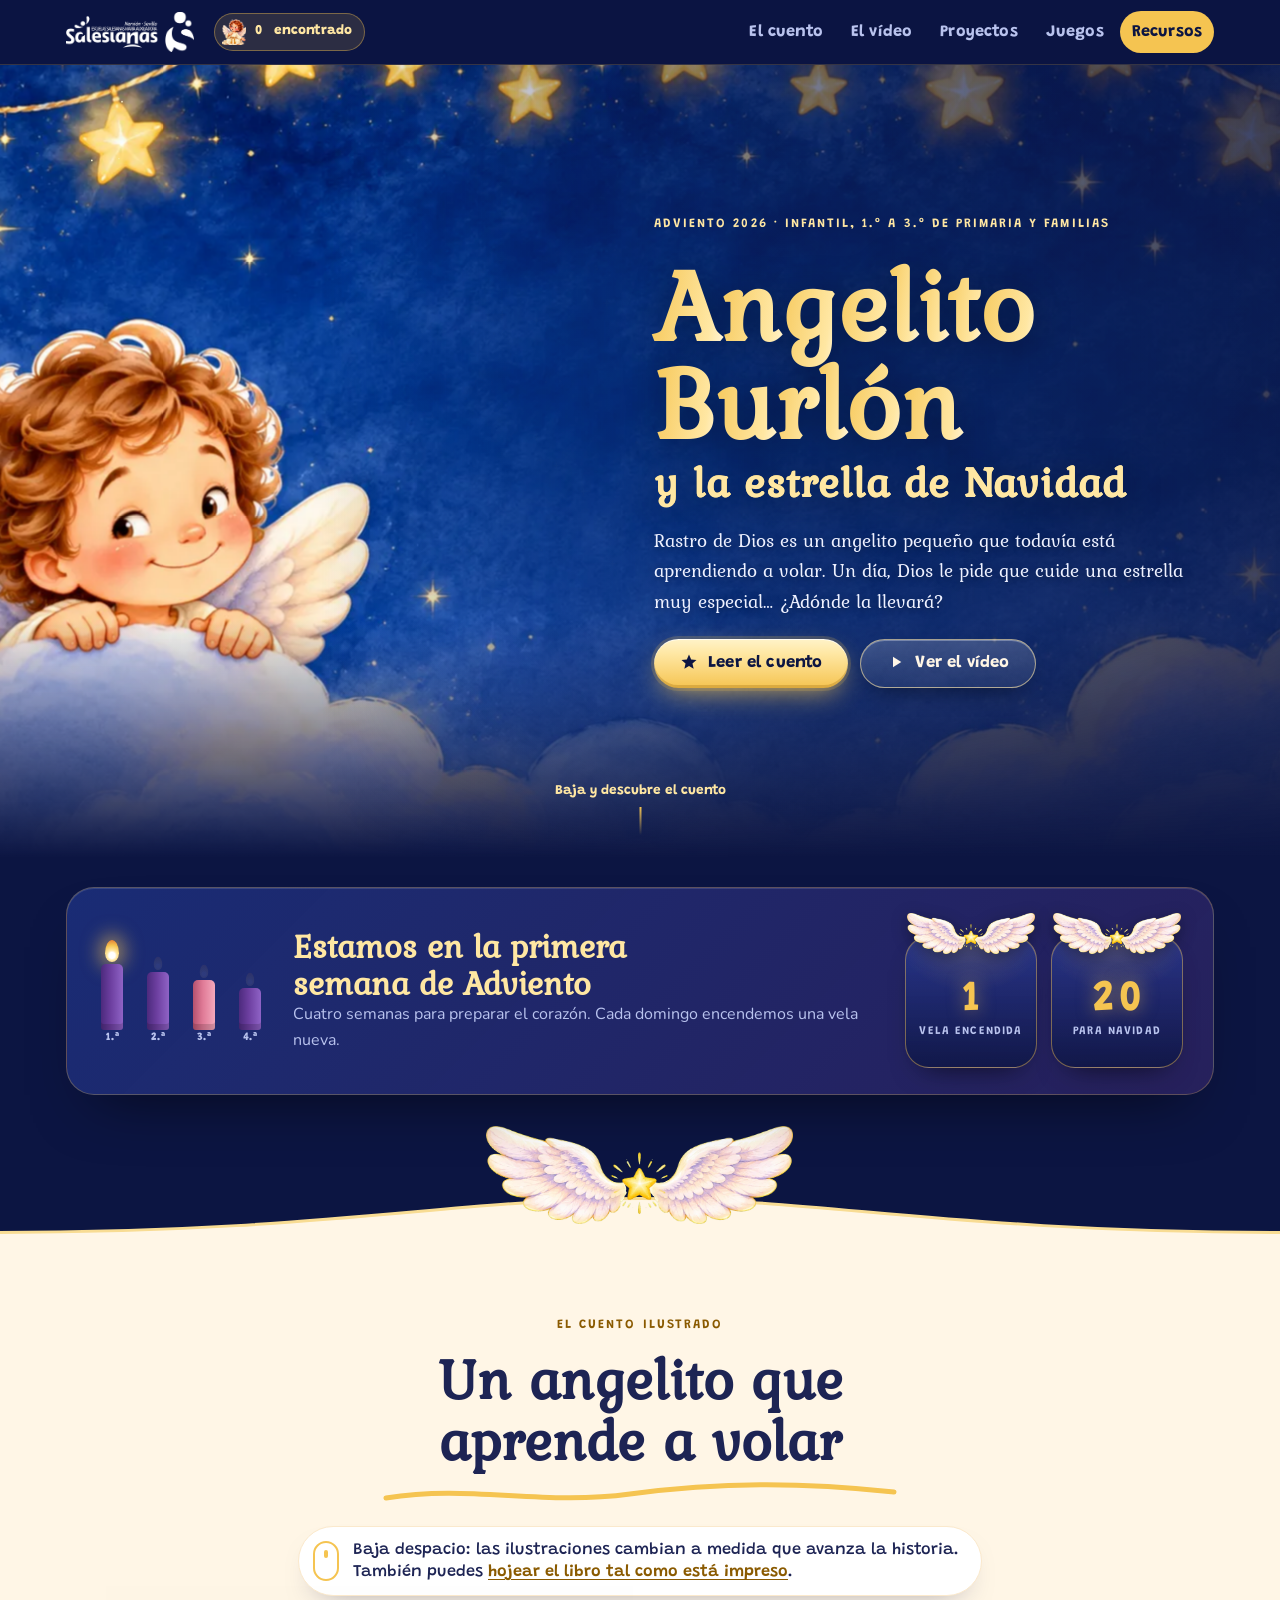
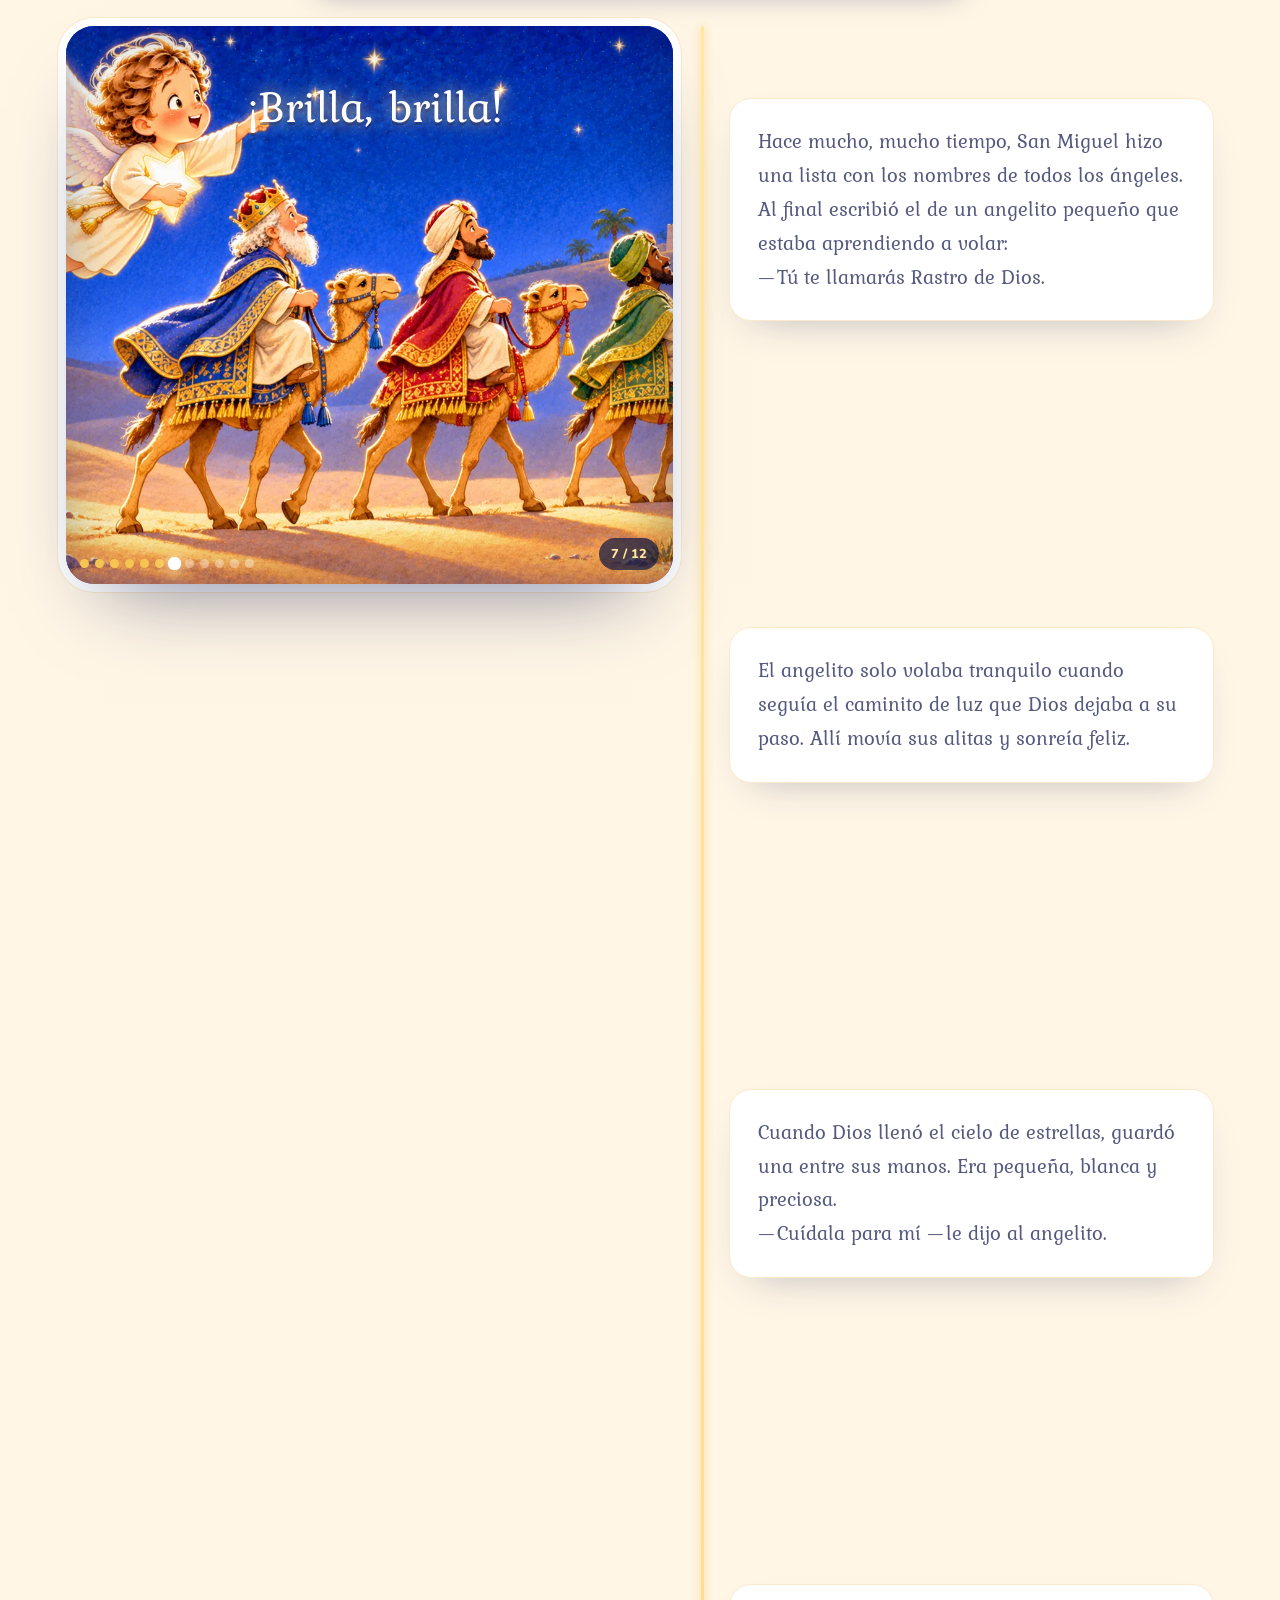
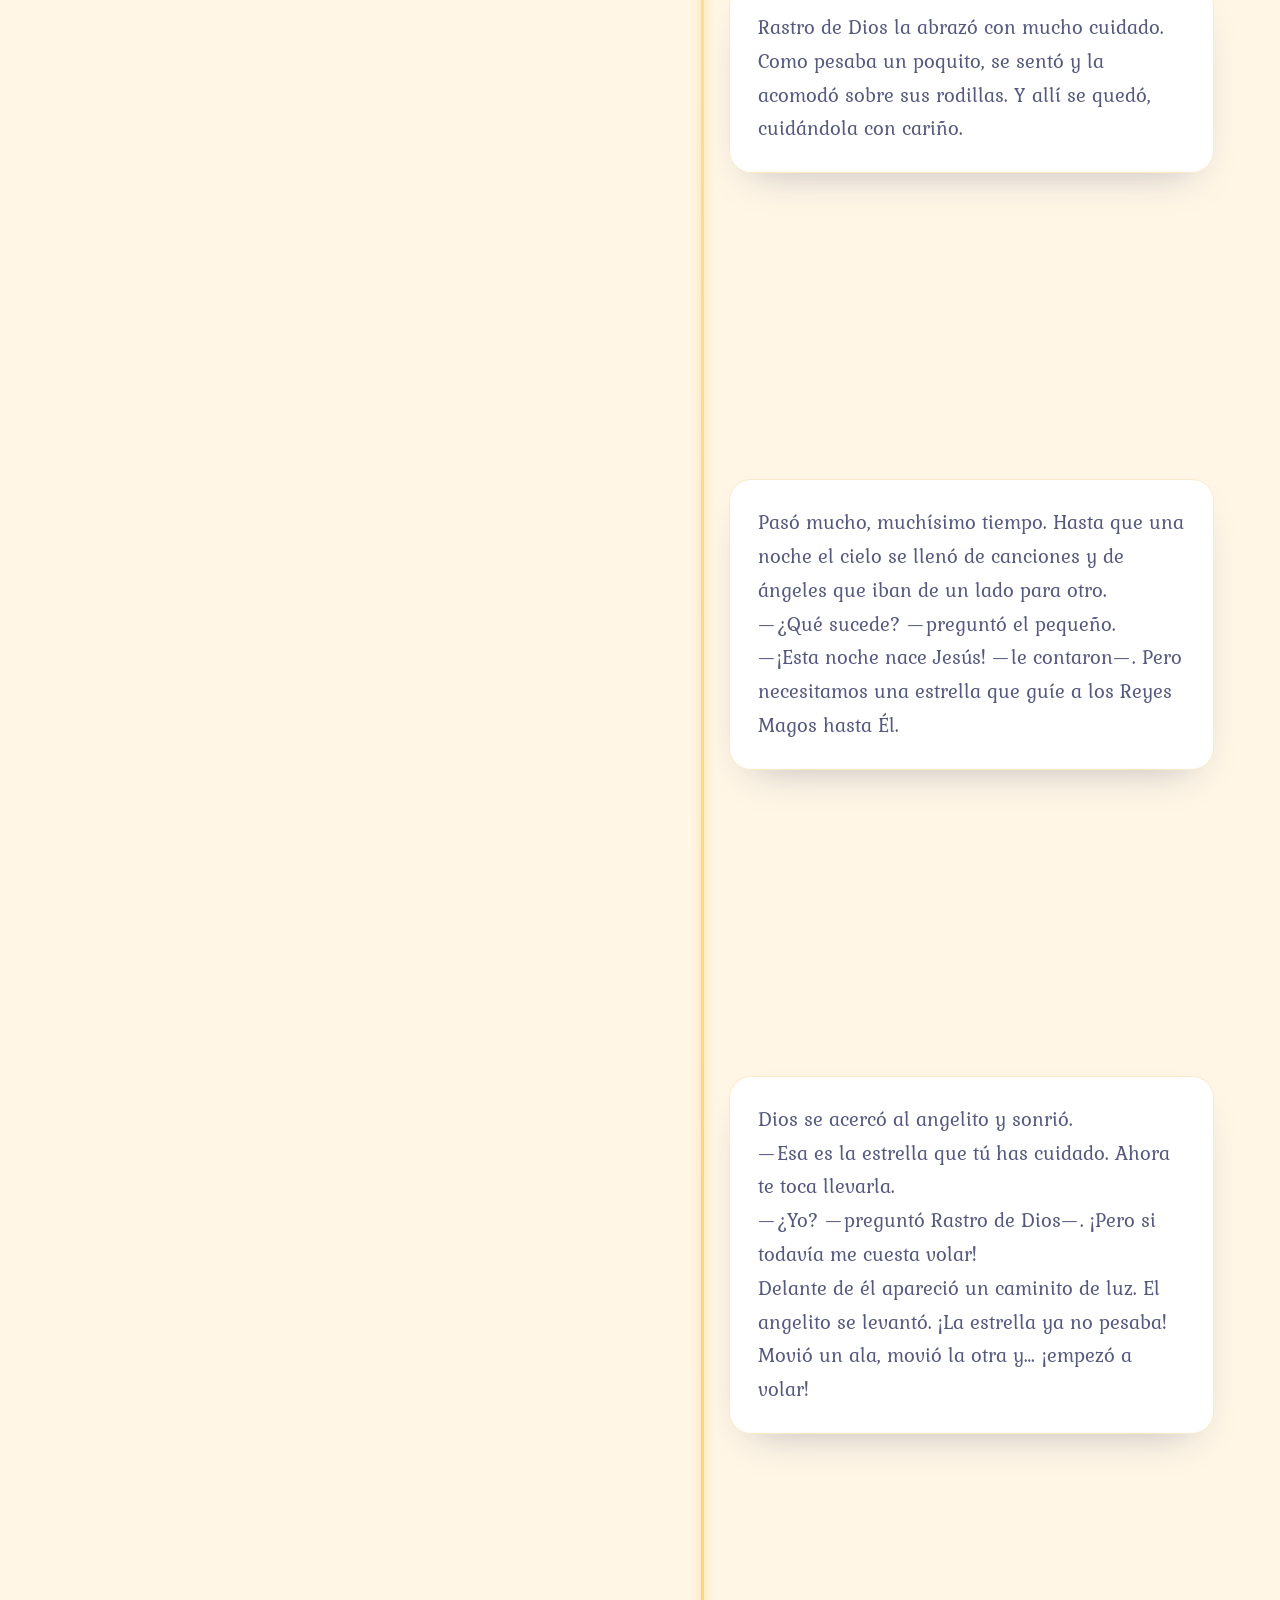
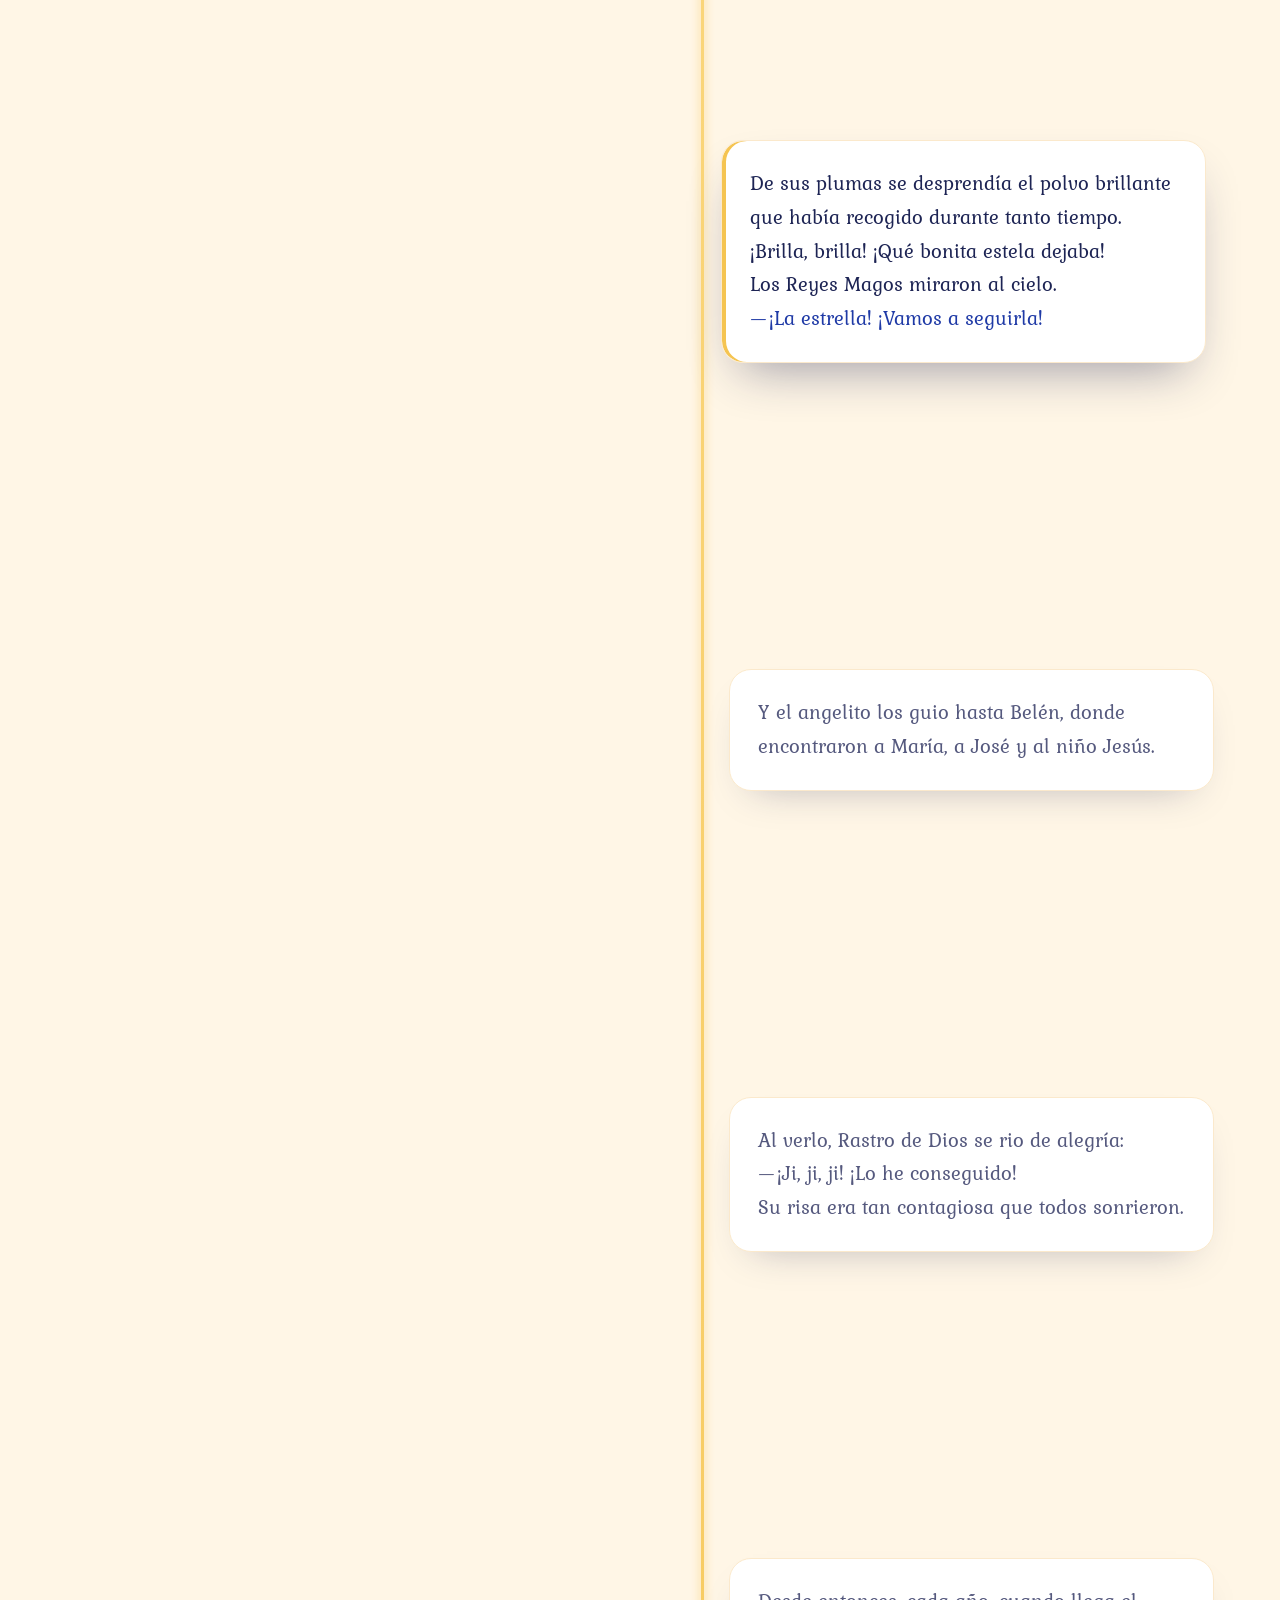
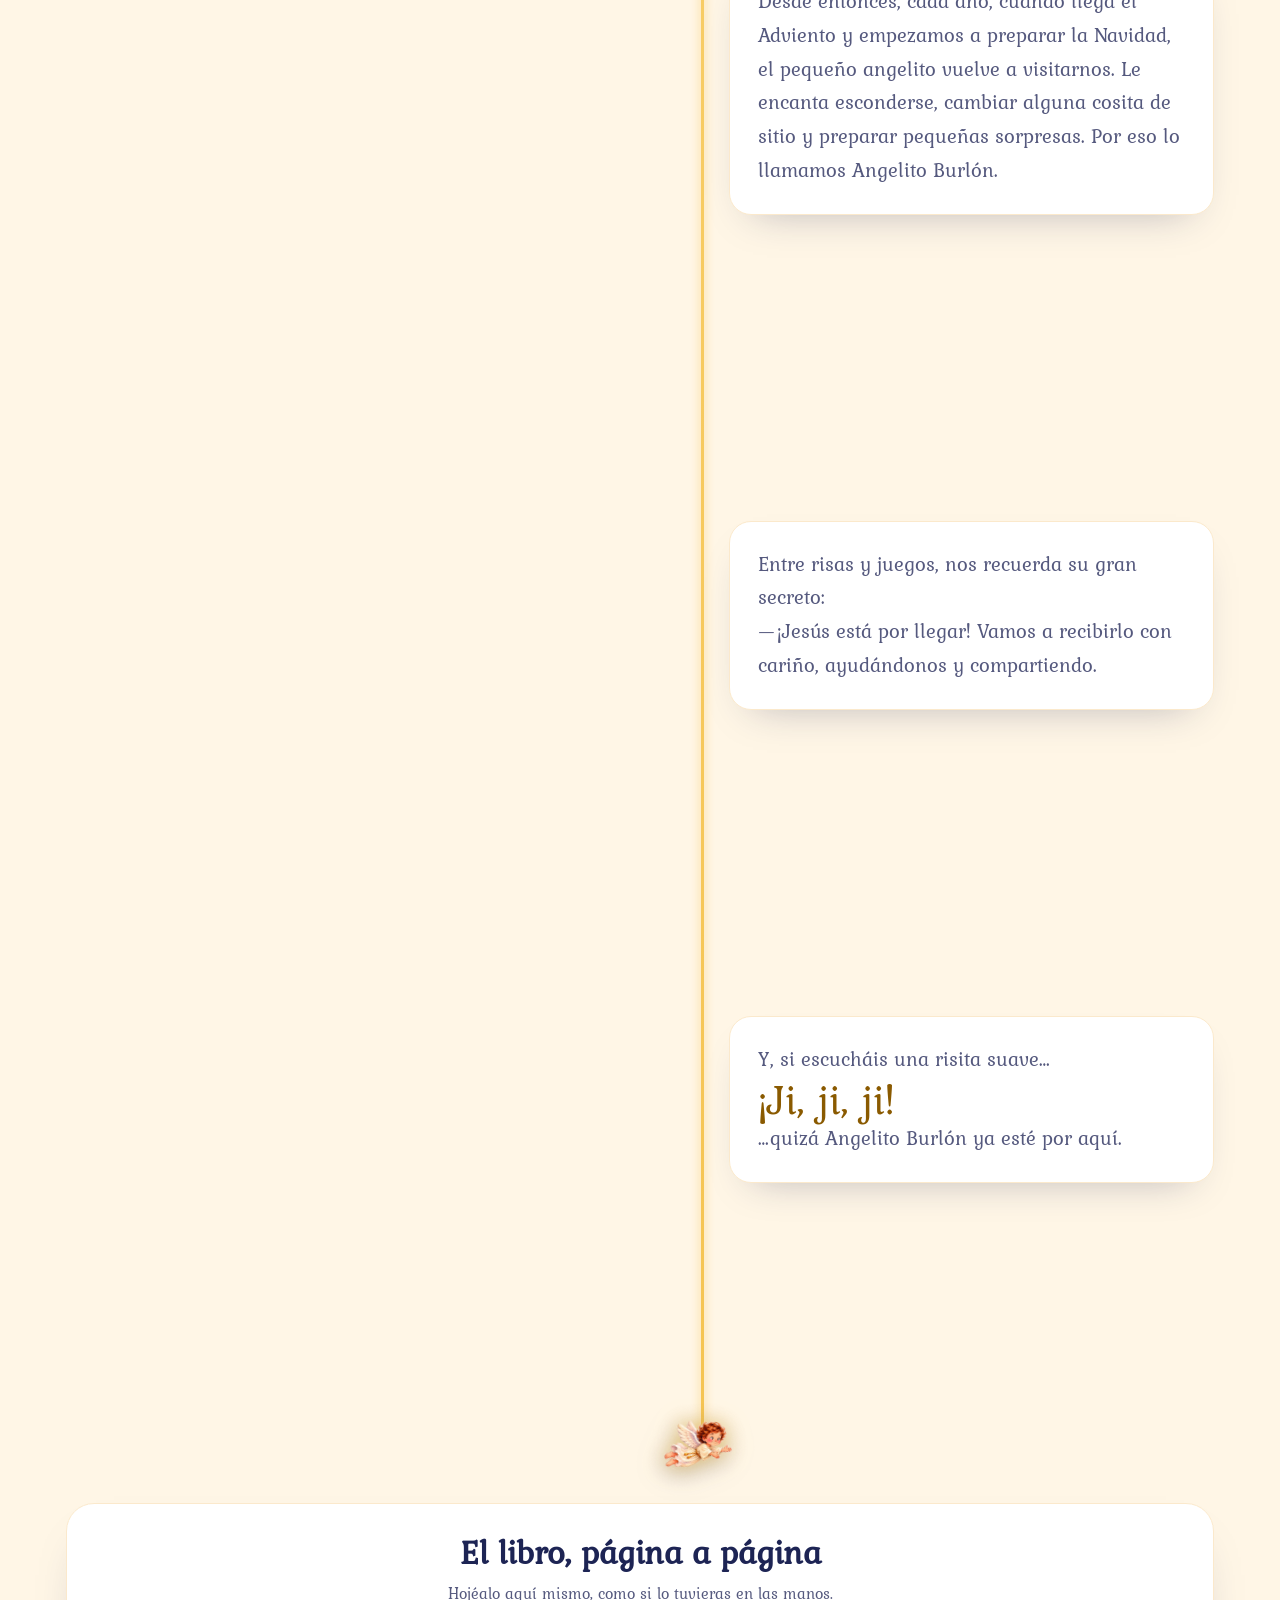
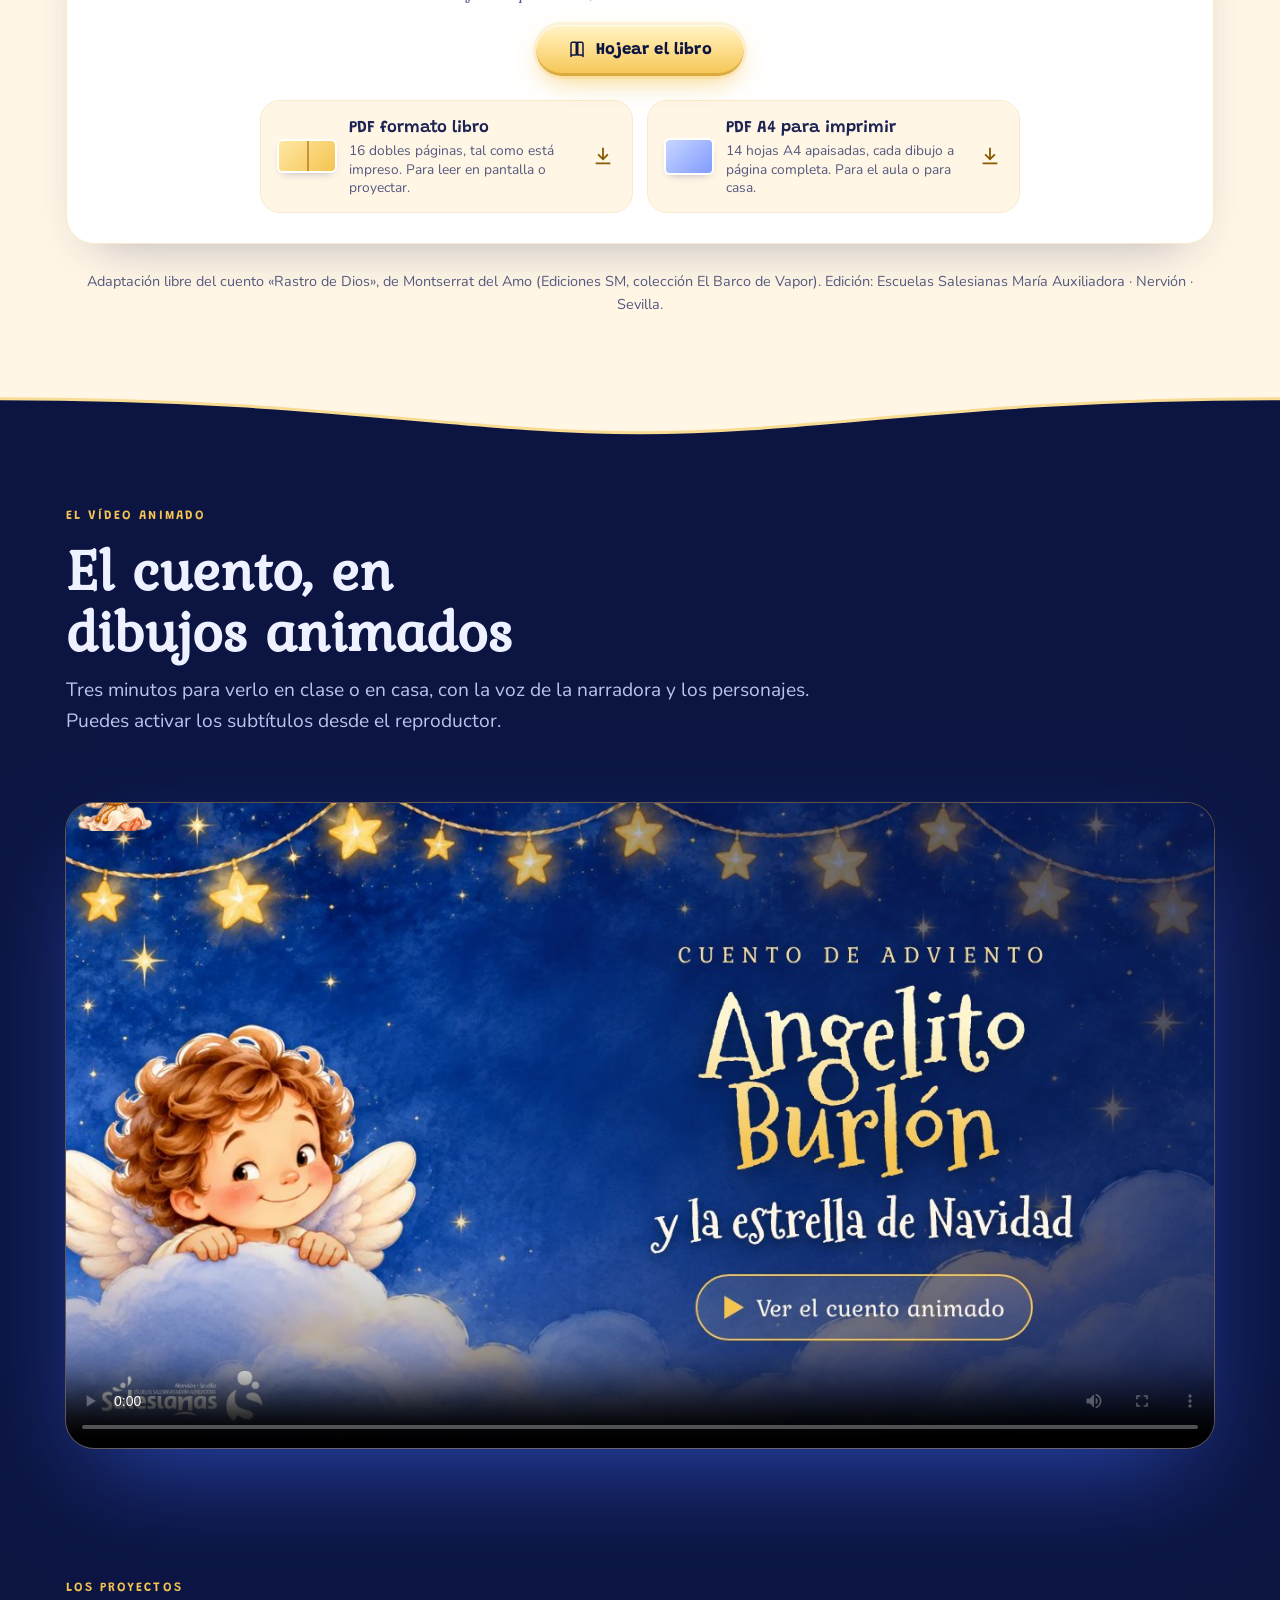
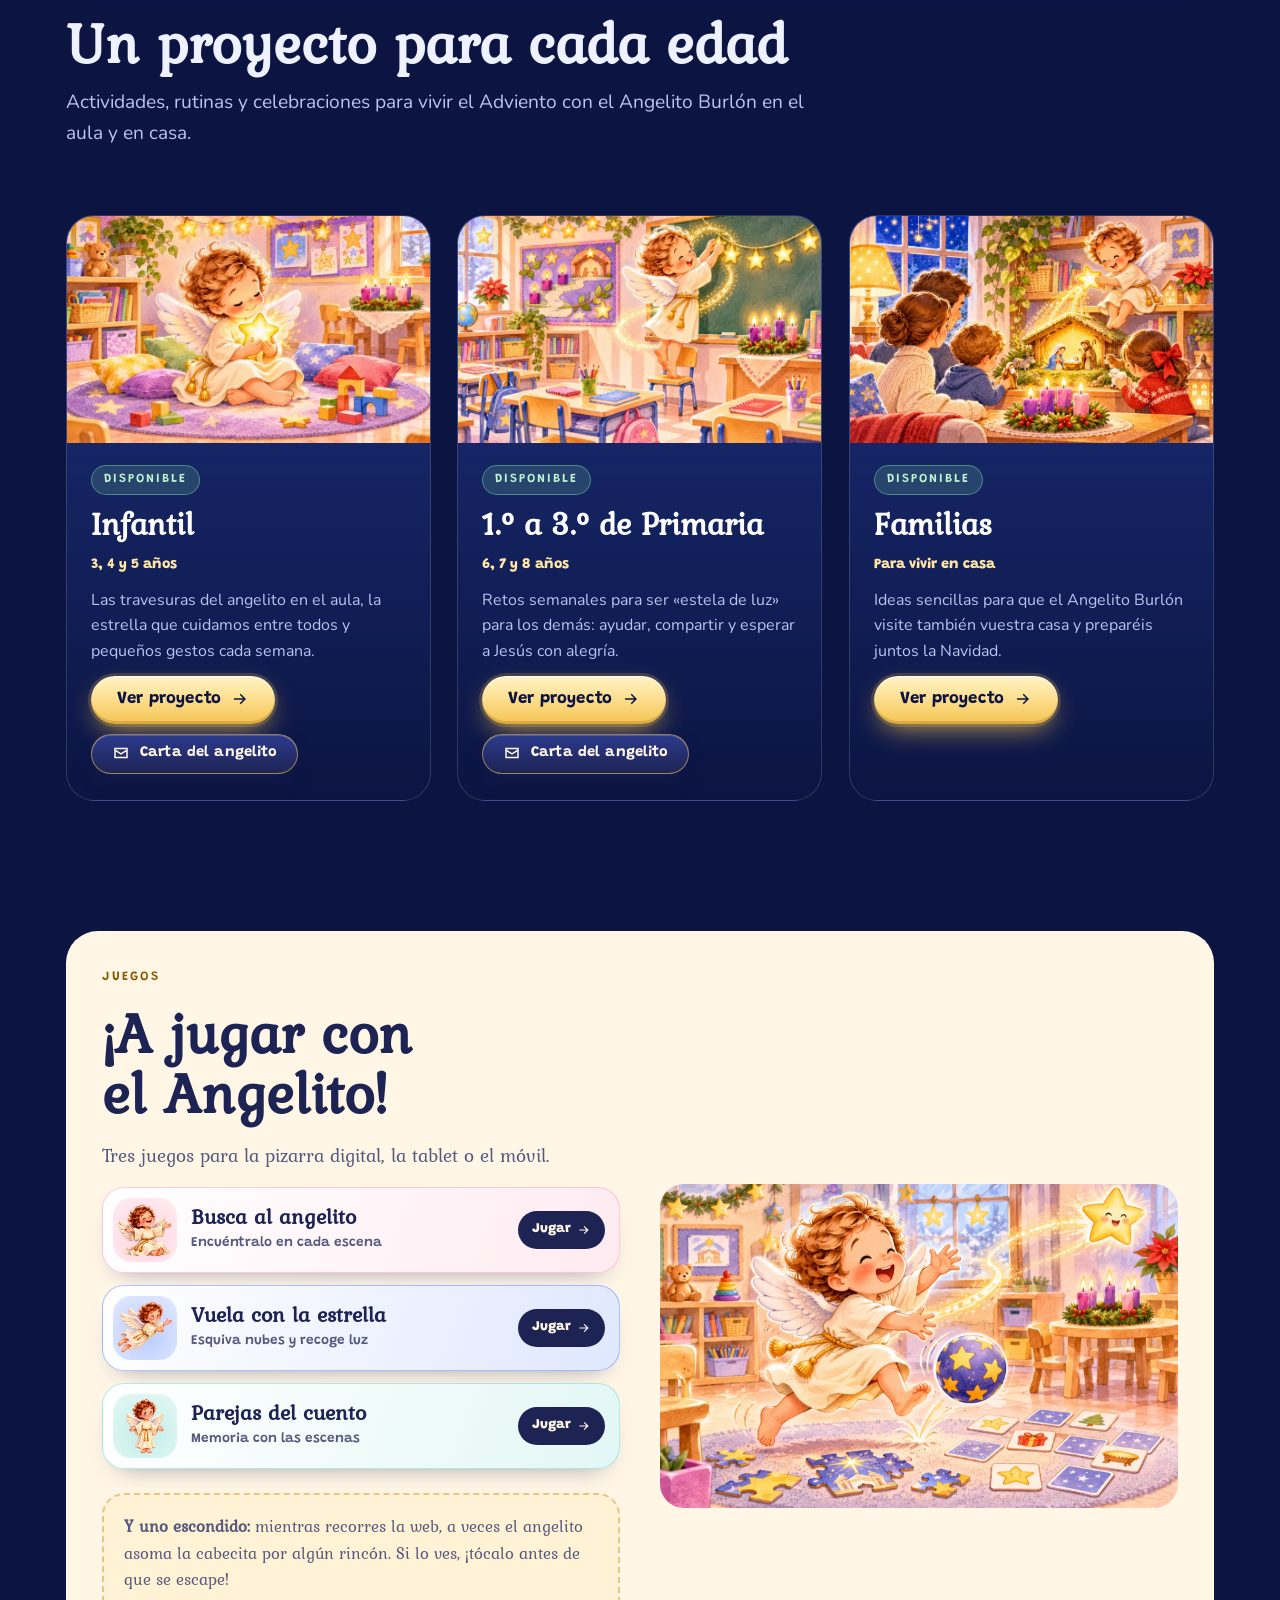
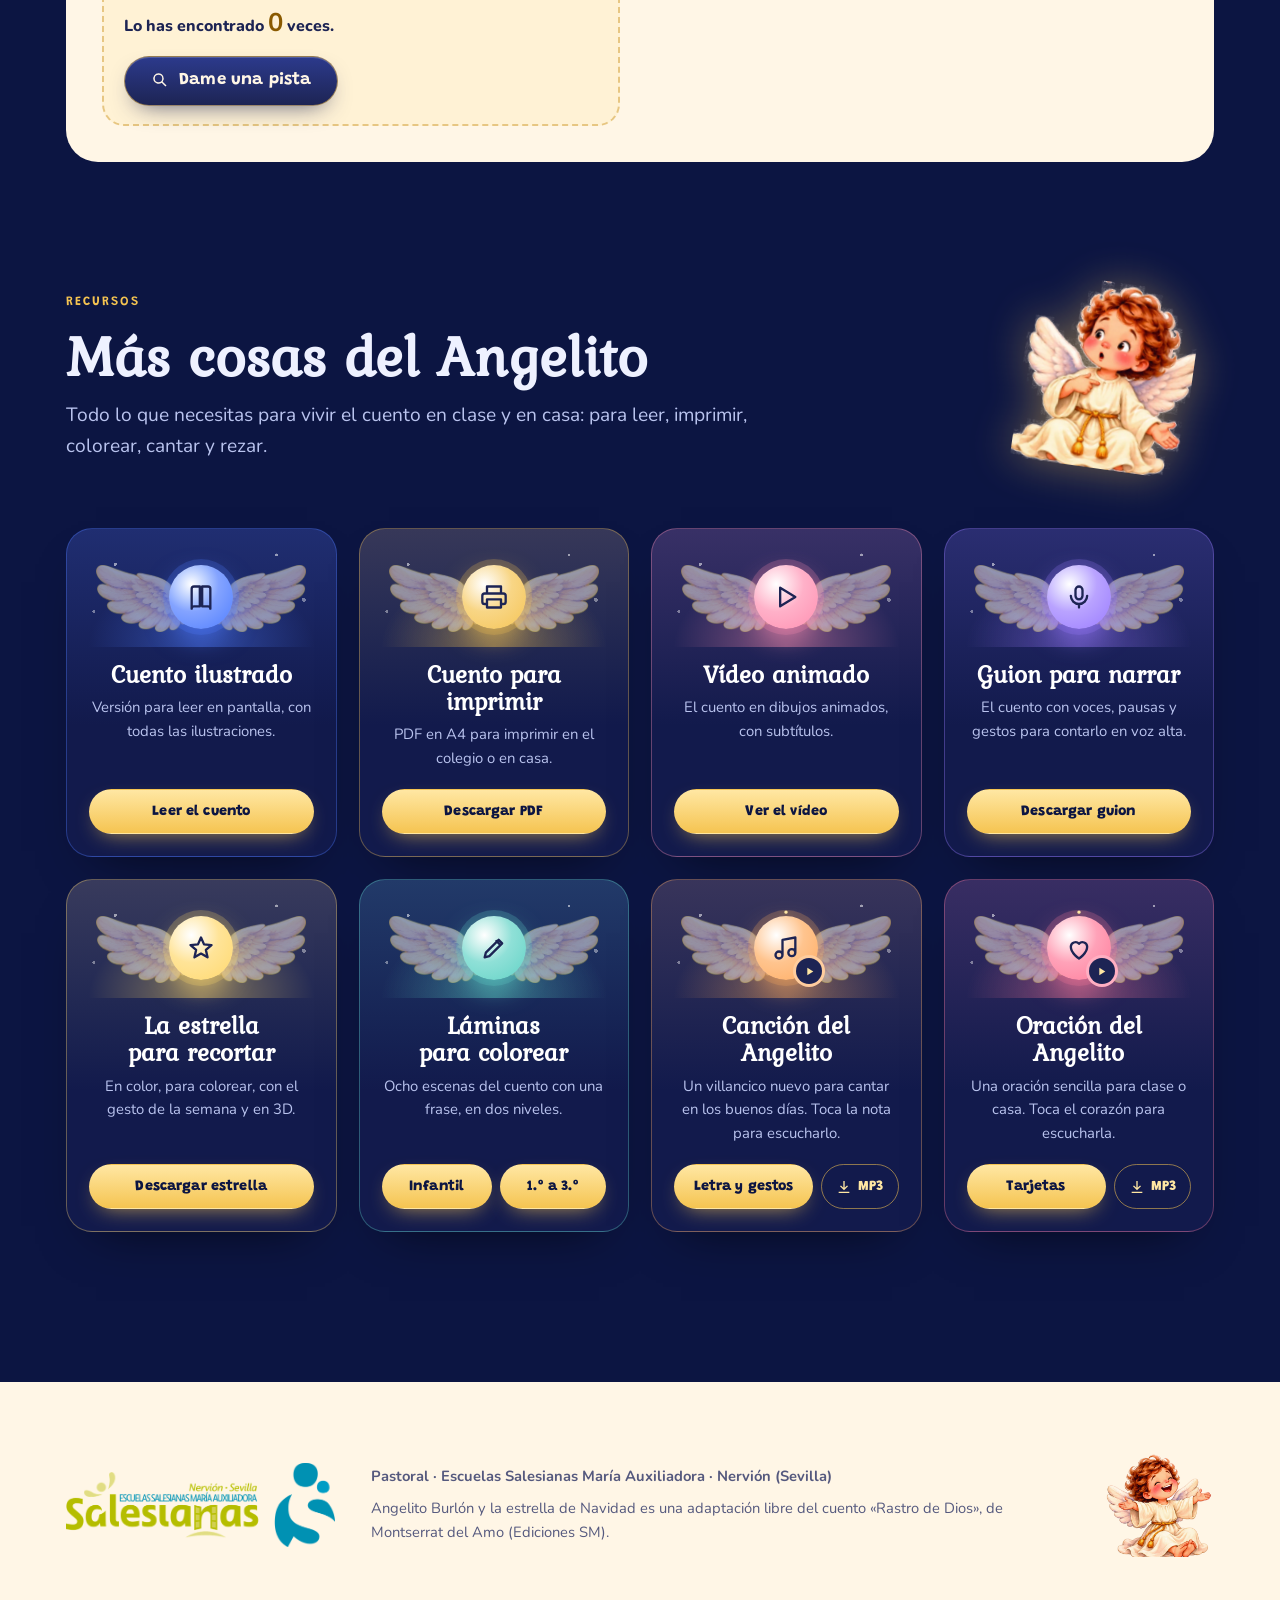
==== commit f98fade7: "Alas en acuarela (ChatGPT) en separadores, contadores, recursos y botones Co-Authored-By: Claude Opu" ====
--- a/index.html
+++ b/index.html
@@ -118,7 +118,7 @@
 .btn:hover{transform:translateY(-3px)}
 .btn:active{transform:translateY(0) scale(.97)}
 /* al pasar por encima, al botón le salen alas */
-.btn::before{content:"";position:absolute;left:50%;bottom:calc(100% - 12px);width:120px;height:44px;background:url(img/alas.svg) center bottom/contain no-repeat;translate:-50% 10px;scale:.6;opacity:0;transition:opacity .3s,translate .35s,scale .35s;pointer-events:none;z-index:-1}
+.btn::before{content:"";position:absolute;left:50%;bottom:calc(100% - 12px);width:120px;height:44px;background:url(img/alas.webp) center bottom/contain no-repeat;translate:-50% 10px;scale:.6;opacity:0;transition:opacity .3s,translate .35s,scale .35s;pointer-events:none;z-index:-1}
 .btn:hover::before{opacity:1;translate:-50% 0;scale:1}
 .btn-oro{color:var(--noche);
   background:linear-gradient(110deg,transparent 40%,rgba(255,255,255,.75) 50%,transparent 60%) 160% 0/250% 100% no-repeat,linear-gradient(180deg,#fff3c9,var(--oro-claro) 30%,var(--oro) 100%);
@@ -162,7 +162,7 @@
 .cuenta div{position:relative;height:132px;display:grid;align-content:center;justify-items:center;gap:4px;text-align:center;padding:26px 10px 12px;border-radius:24px;
   background:radial-gradient(80% 60% at 50% 0%,rgba(245,196,81,.22),transparent 70%),linear-gradient(180deg,rgba(53,88,212,.35),rgba(12,21,66,.75));border:1.5px solid rgba(245,196,81,.45);box-shadow:inset 0 1px 0 rgba(255,255,255,.15),0 14px 30px -18px rgba(0,0,0,.8)}
 /* alas con estrella asomando por arriba de cada contador */
-.cuenta div::before{content:"";position:absolute;left:50%;top:-26px;width:108px;height:46px;translate:-50% 0;background:url(img/alas.svg) center/contain no-repeat;filter:drop-shadow(0 4px 8px rgba(0,0,0,.35));animation:aleteo 3.2s ease-in-out infinite}
+.cuenta div::before{content:"";position:absolute;left:50%;top:-26px;width:128px;height:44px;translate:-50% 0;background:url(img/alas.webp) center/contain no-repeat;filter:drop-shadow(0 4px 8px rgba(0,0,0,.35));animation:aleteo 3.2s ease-in-out infinite}
 .cuenta div:nth-child(2)::before{animation-delay:-1.6s}
 @keyframes aleteo{50%{translate:-50% -4px;scale:1.04}}
 .cuenta b{display:block;font-family:var(--f-boton);font-weight:700;font-size:2.7rem;line-height:1;font-variant-numeric:tabular-nums;color:var(--oro);text-shadow:0 0 18px rgba(245,196,81,.5)}
@@ -173,7 +173,7 @@
 .papel{position:relative;background:var(--papel);color:var(--tinta);z-index:3}
 .papel::before,.papel::after{content:"";position:absolute;left:0;right:0;pointer-events:none}
 /* filo del papel en curva y, encima, un par de alas con su estrella (img/alas.svg, se genera con fuentes/alas_separador.py) */
-.papel::before{bottom:calc(100% - 1px);height:clamp(96px,11vw,128px);background:url(img/alas.svg) center top/clamp(210px,22vw,300px) auto no-repeat,url(img/borde.svg) center bottom/100% clamp(34px,4vw,56px) no-repeat}
+.papel::before{bottom:calc(100% - 1px);height:clamp(96px,11vw,128px);background:url(img/alas.webp) center 8px/clamp(230px,24vw,330px) auto no-repeat,url(img/borde.svg) center bottom/100% clamp(34px,4vw,56px) no-repeat}
 .papel::after{top:calc(100% - 1px);height:clamp(34px,4vw,56px);background:url(img/borde.svg) center/100% 100% no-repeat;transform:scaleY(-1)}
 .cabecera{display:grid;gap:14px;max-width:760px;padding-block:70px 30px}
 .cabecera .eyebrow{color:var(--oro-ink)}
@@ -378,7 +378,7 @@
 .rec-cab{position:relative;height:118px;margin:0 -22px 6px;display:grid;place-items:center;
   background:radial-gradient(60% 90% at 50% 100%,color-mix(in srgb,var(--c) 45%,transparent),transparent 70%),
     radial-gradient(1.5px 1.5px at 18% 30%,#fff8 99%,transparent),radial-gradient(1.5px 1.5px at 78% 22%,#fff8 99%,transparent),radial-gradient(2px 2px at 88% 60%,#fff6 99%,transparent),radial-gradient(1.5px 1.5px at 10% 70%,#fff6 99%,transparent)}
-.rec-cab::before{content:"";position:absolute;inset:14px 0 0;background:url(img/alas.svg) center 62%/190px auto no-repeat;opacity:.28;transition:opacity .3s,transform .4s}
+.rec-cab::before{content:"";position:absolute;inset:14px 0 0;background:url(img/alas.webp) center 60%/210px auto no-repeat;opacity:.5;transition:opacity .3s,transform .4s}
 .recurso:hover .rec-cab::before{opacity:.5;transform:scale(1.06)}
 .recurso .ico{position:relative;width:64px;height:64px;border-radius:50%;display:grid;place-items:center;margin-top:18px;
   background:radial-gradient(circle at 35% 30%,#fff,color-mix(in srgb,var(--c) 70%,#fff) 45%,var(--c));color:#1d2454;box-shadow:0 0 0 6px color-mix(in srgb,var(--c) 22%,transparent),0 10px 30px -6px var(--c)}
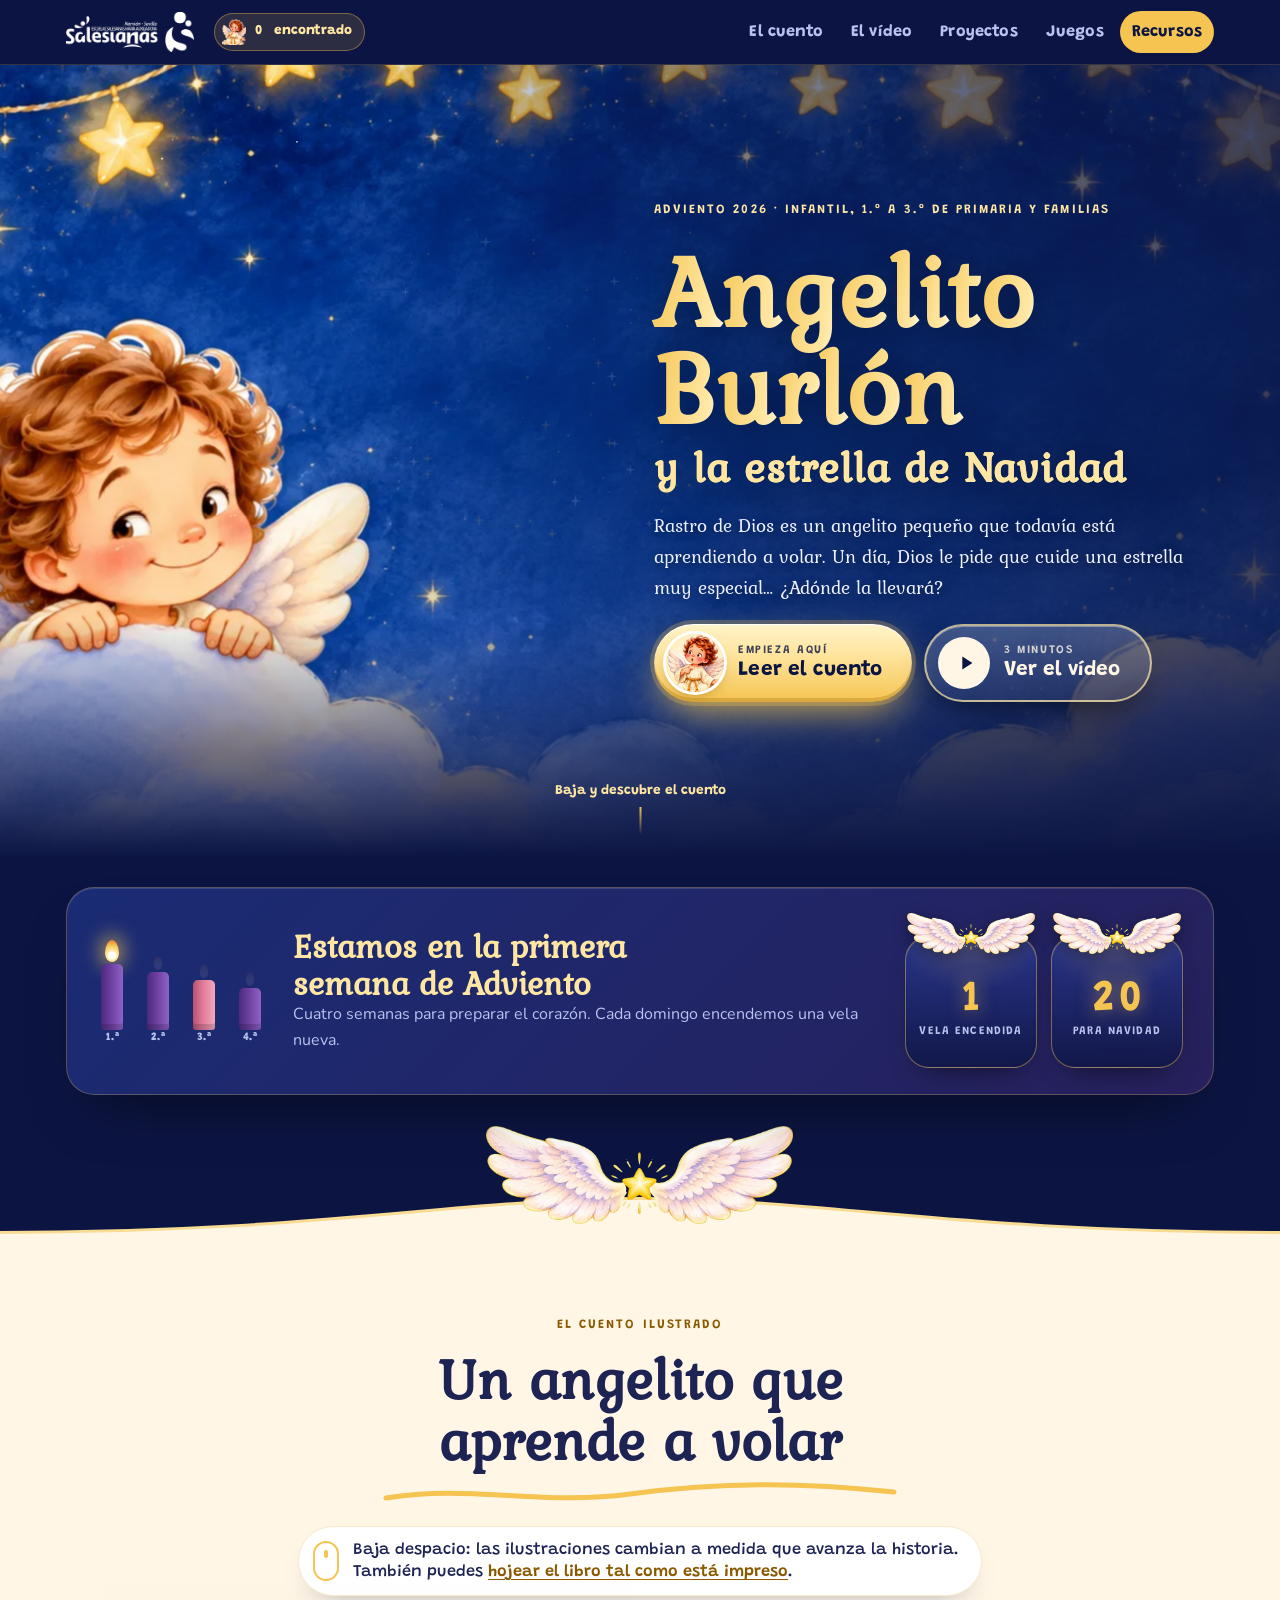
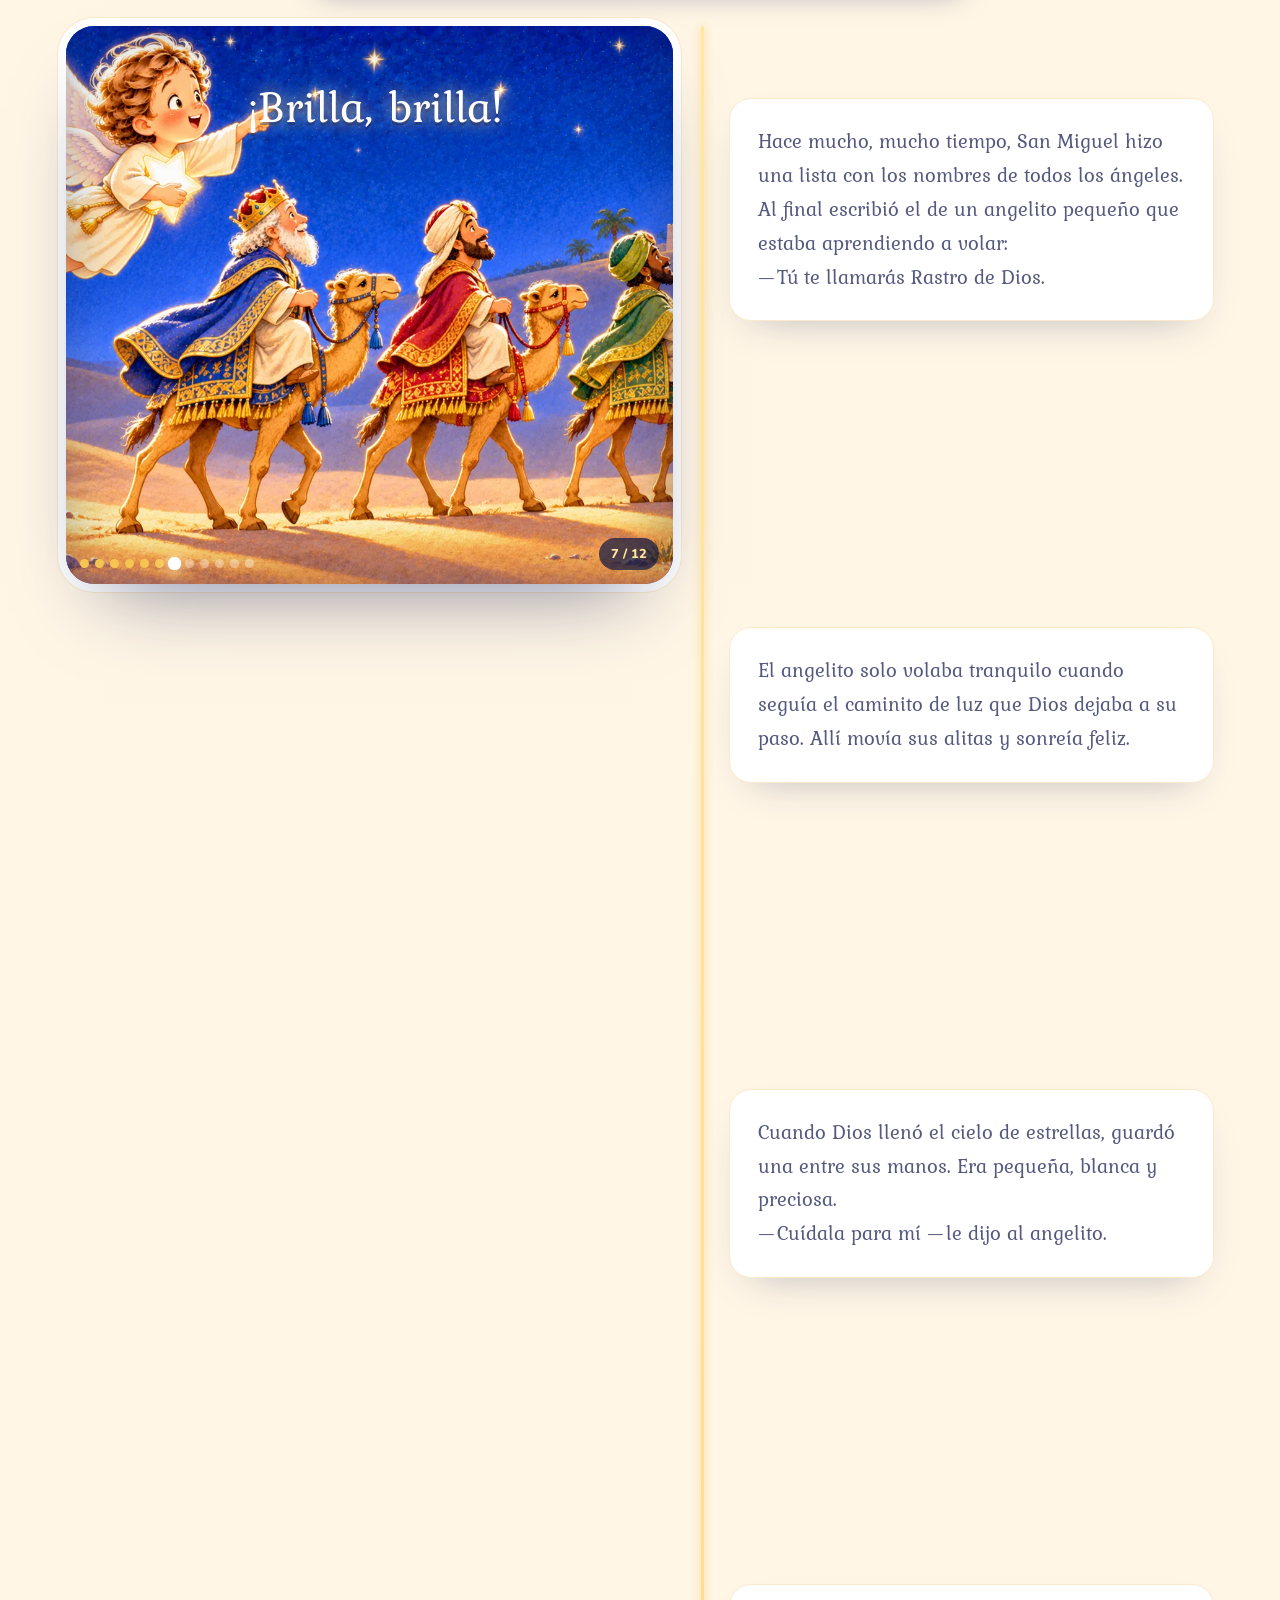
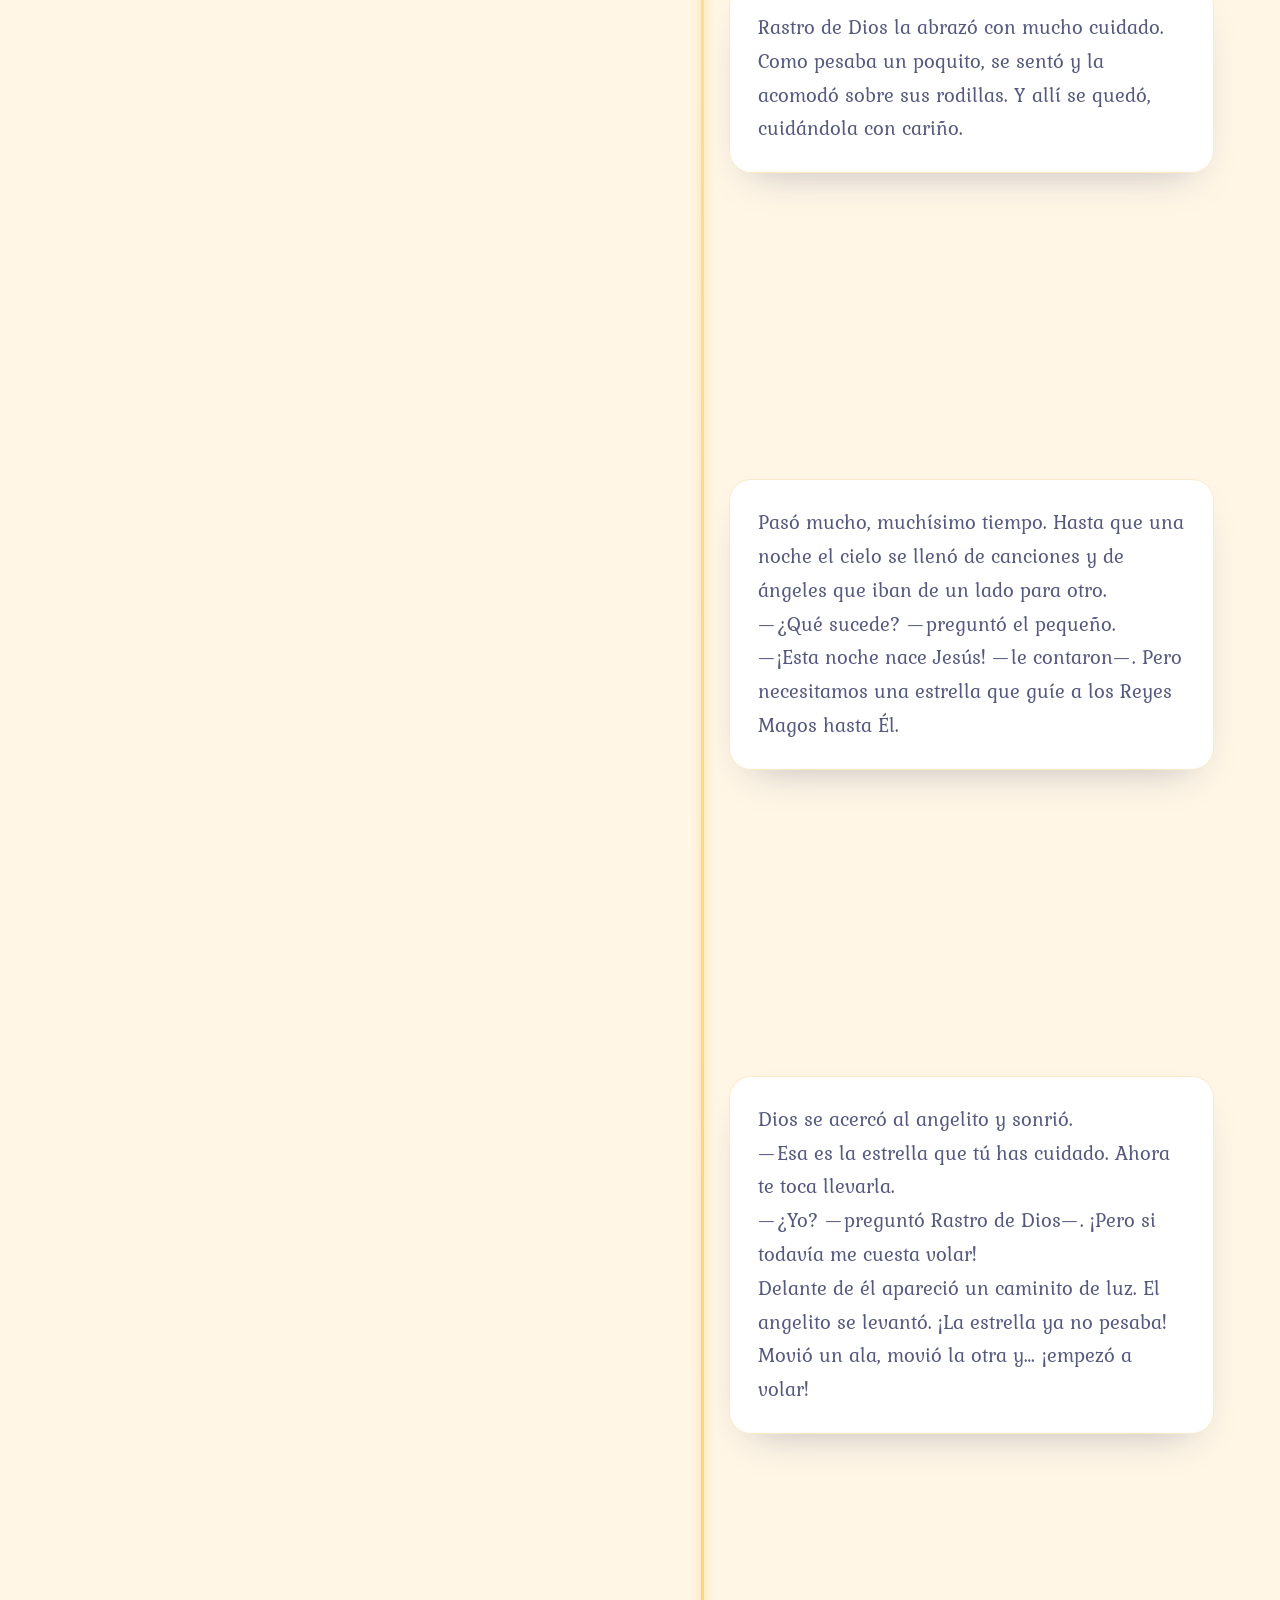
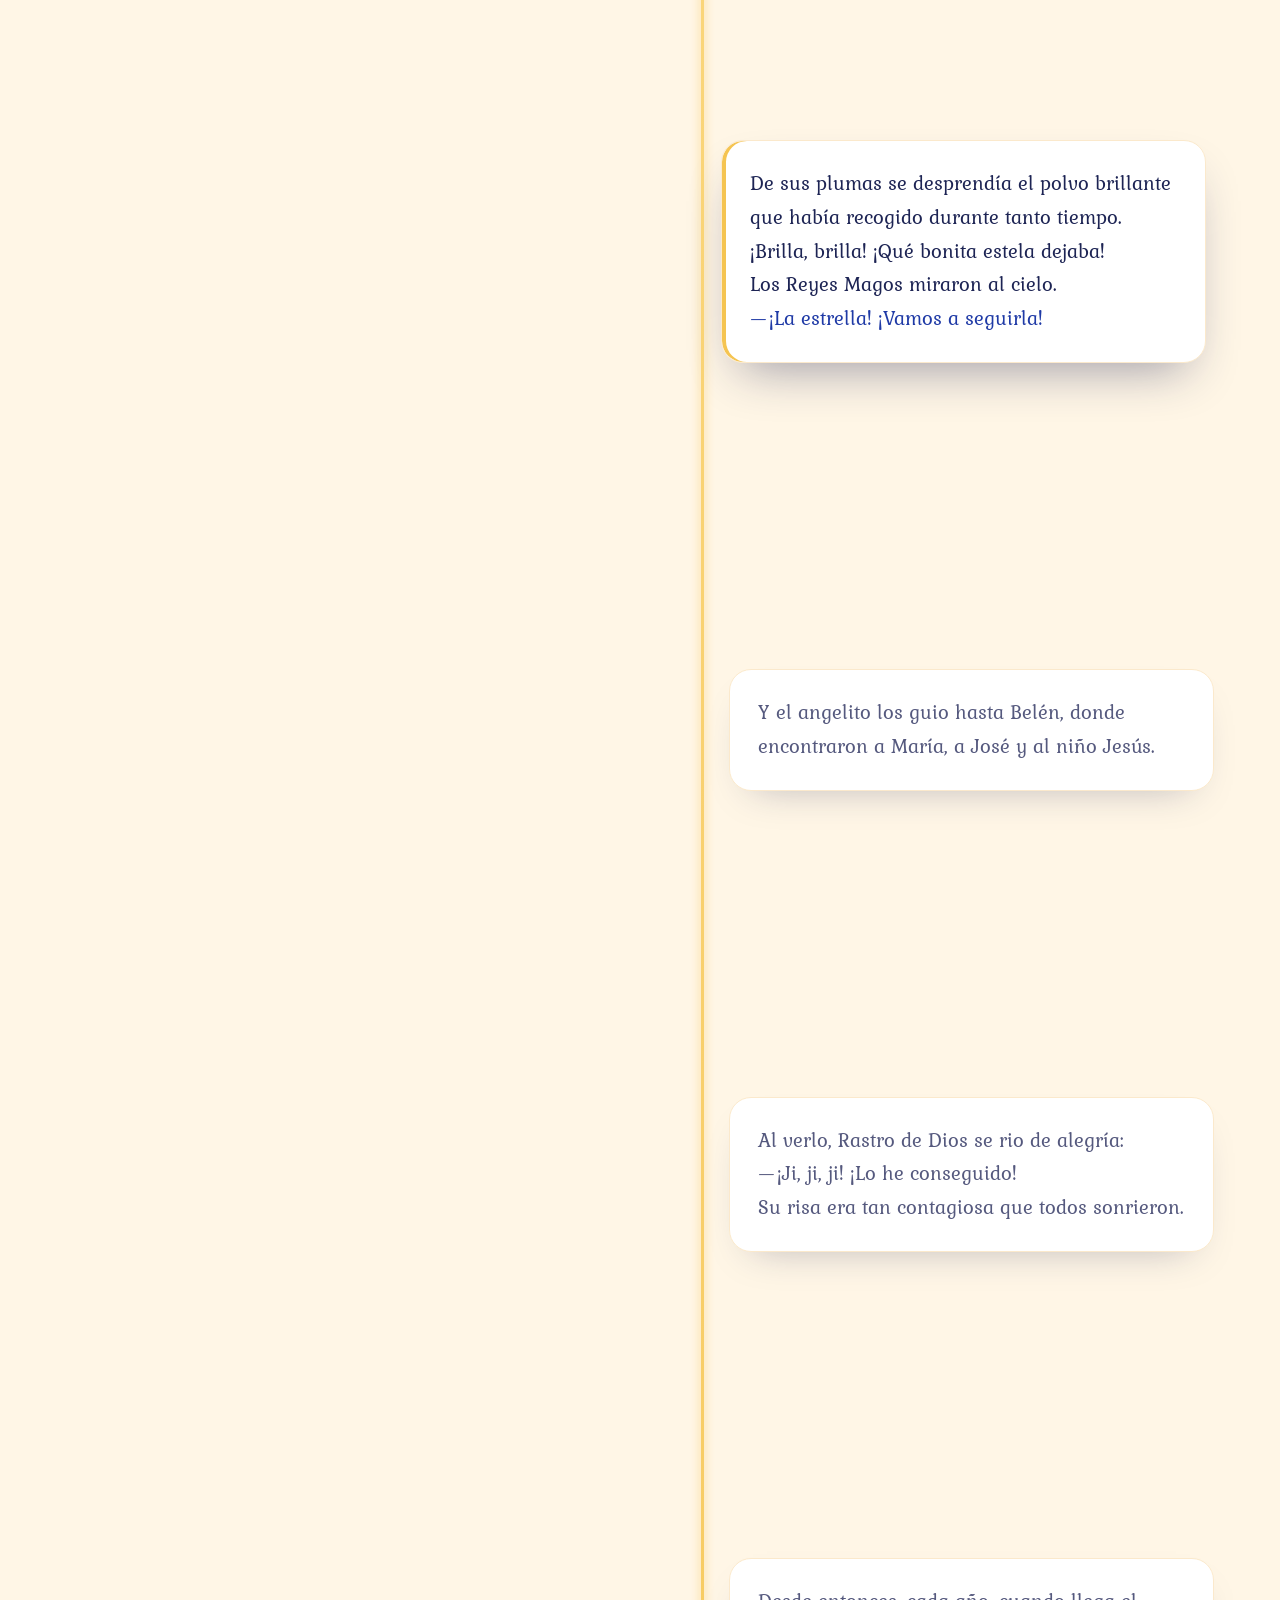
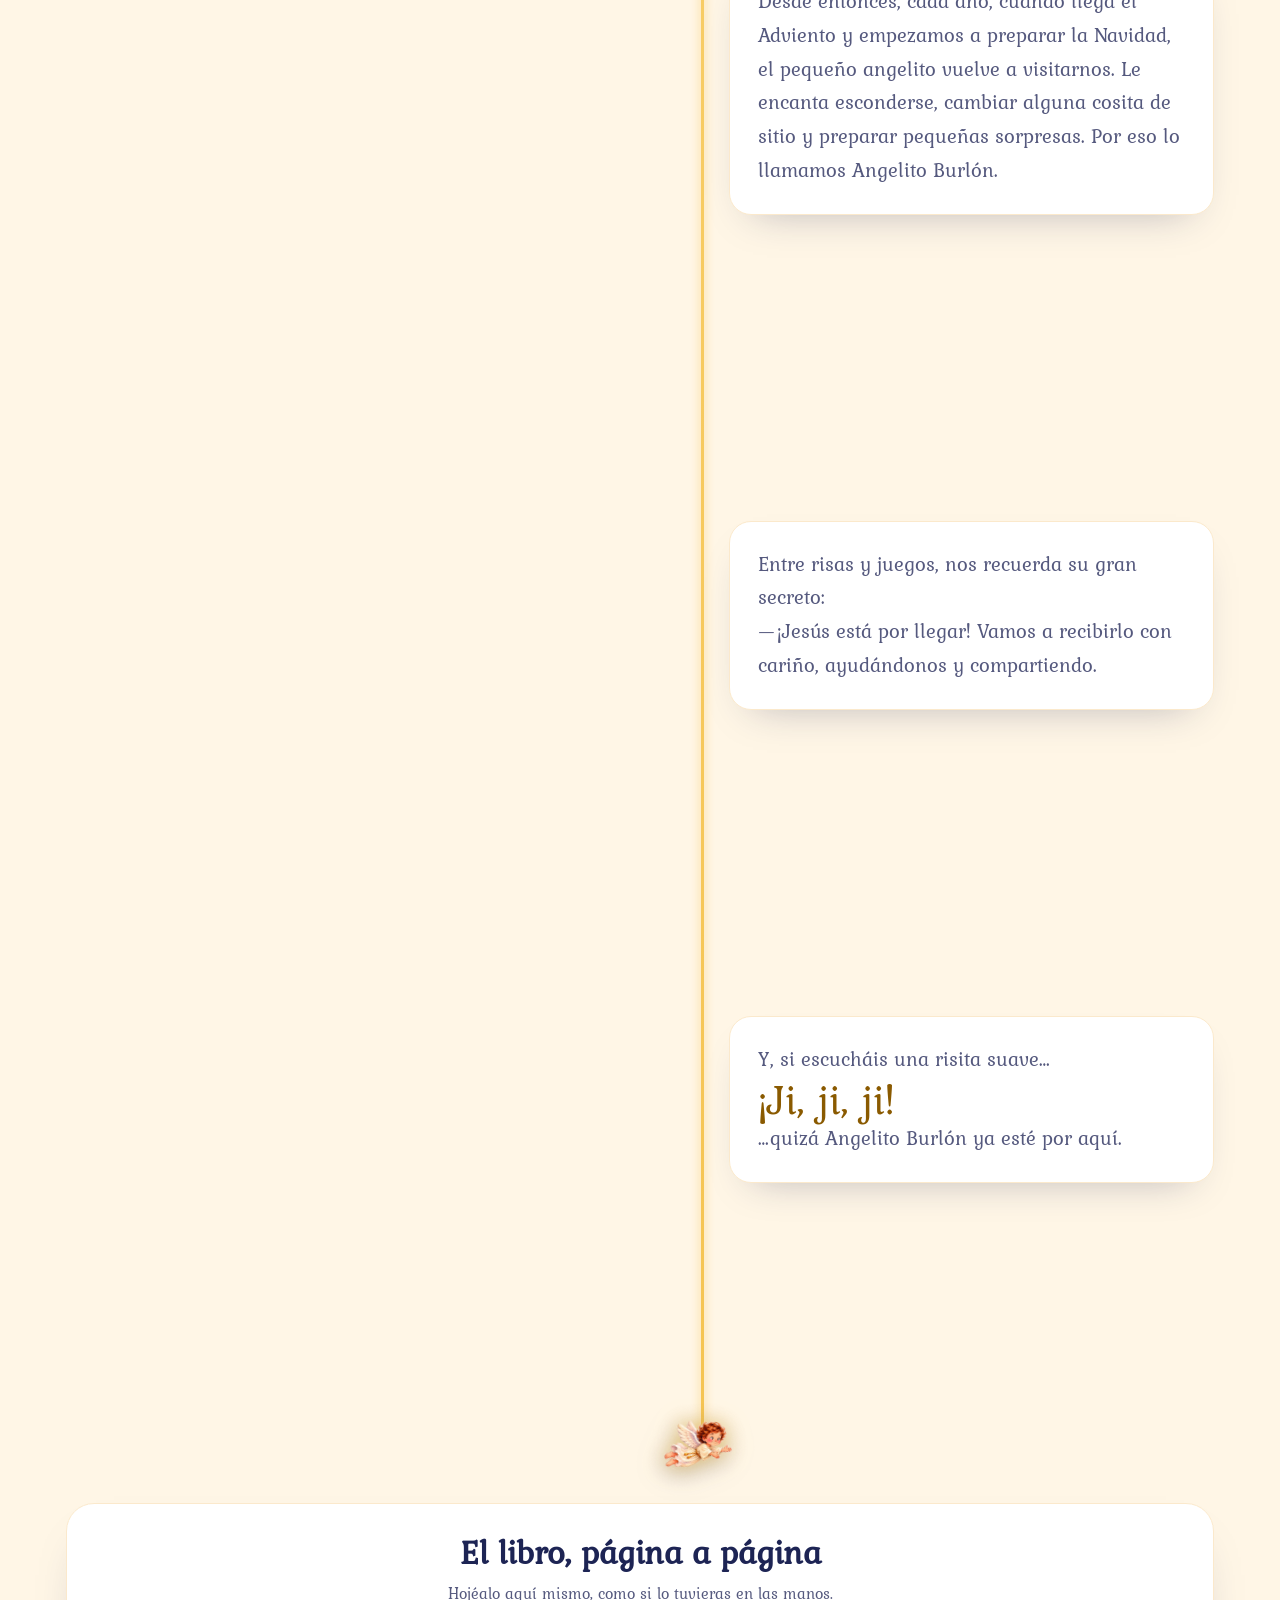
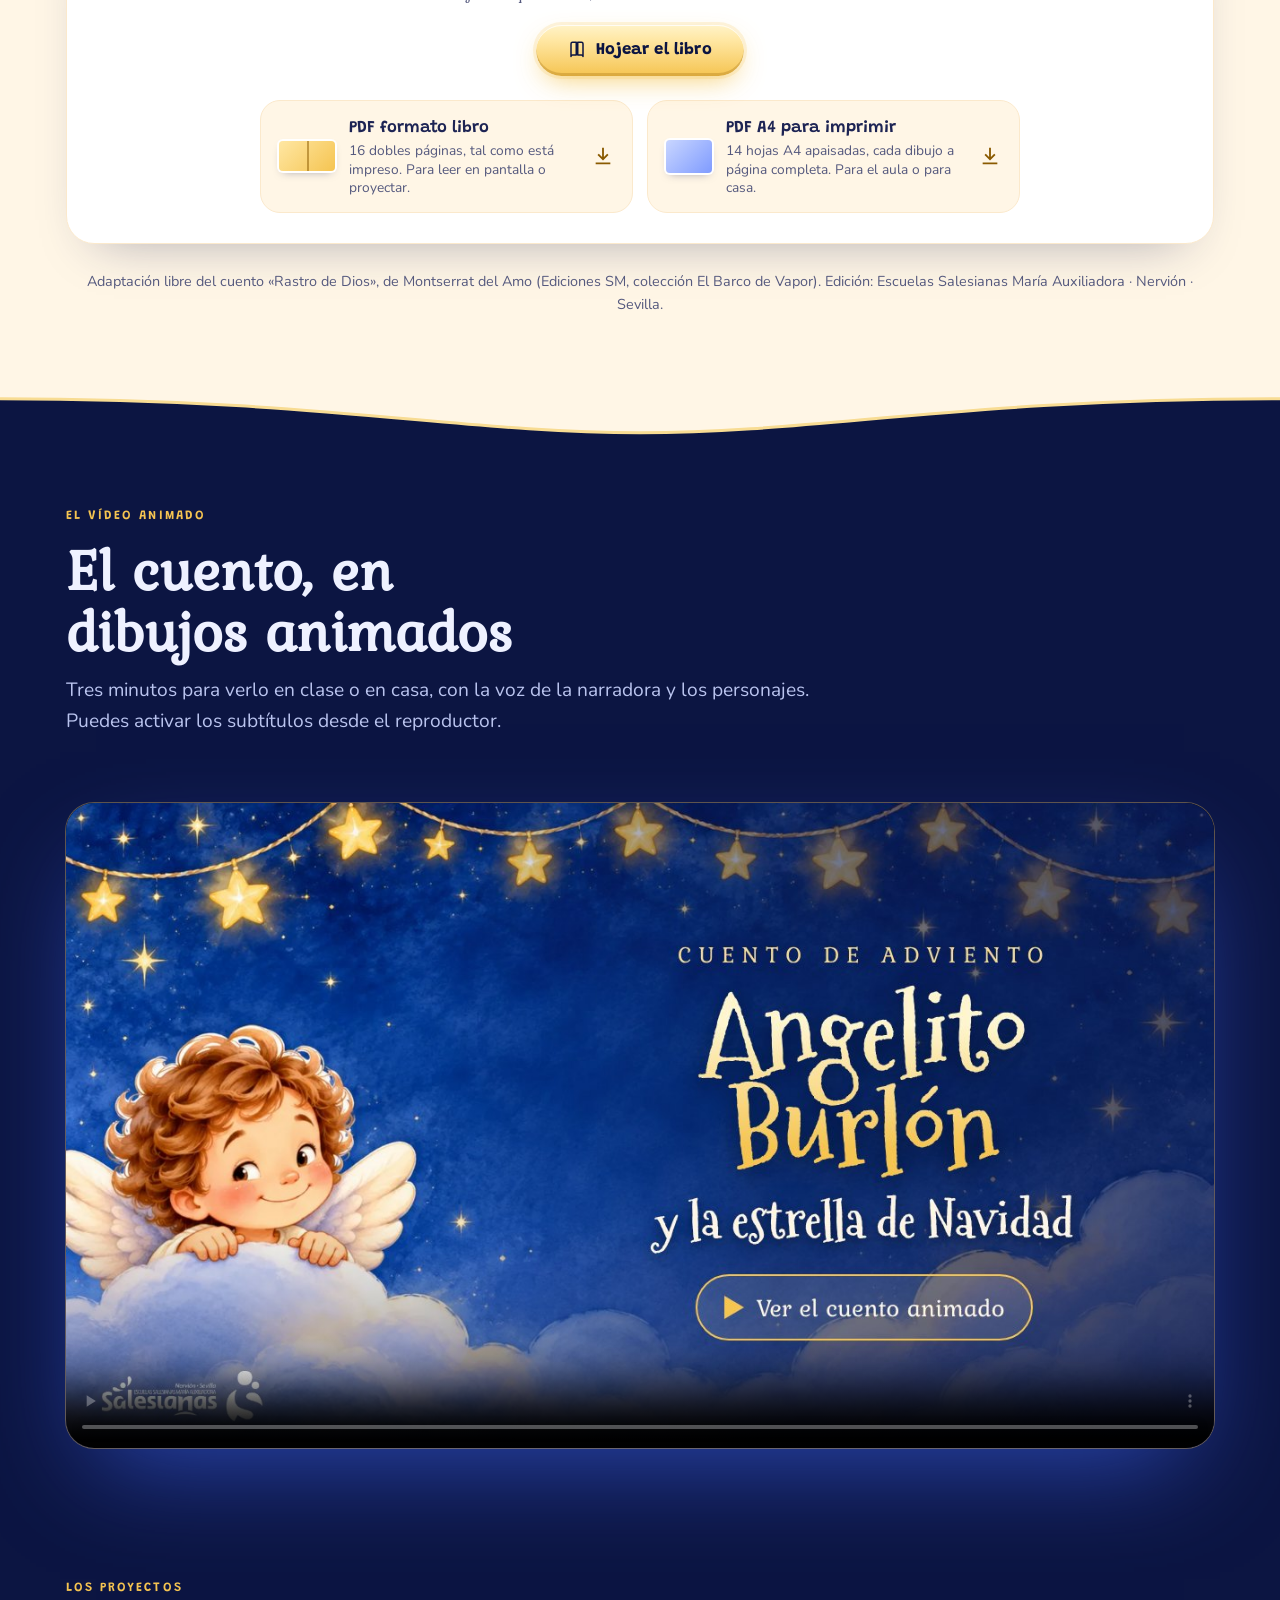
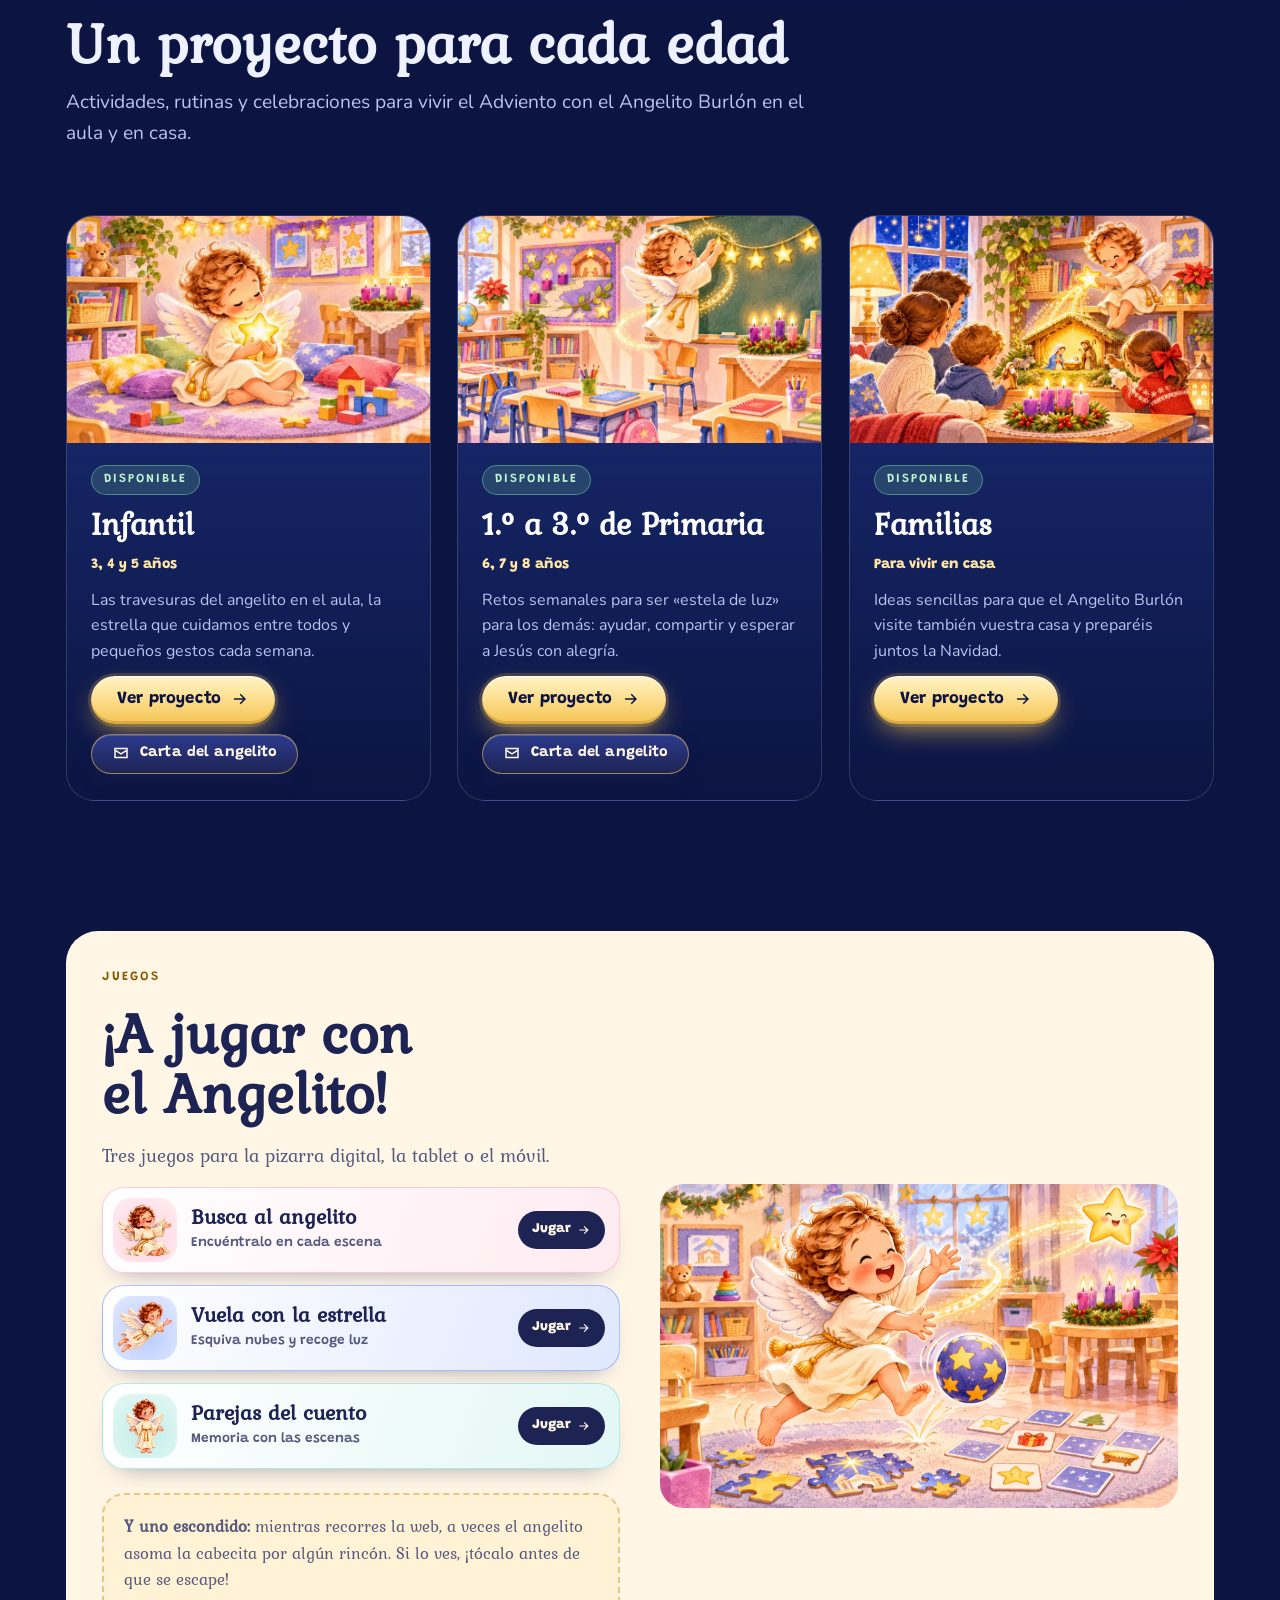
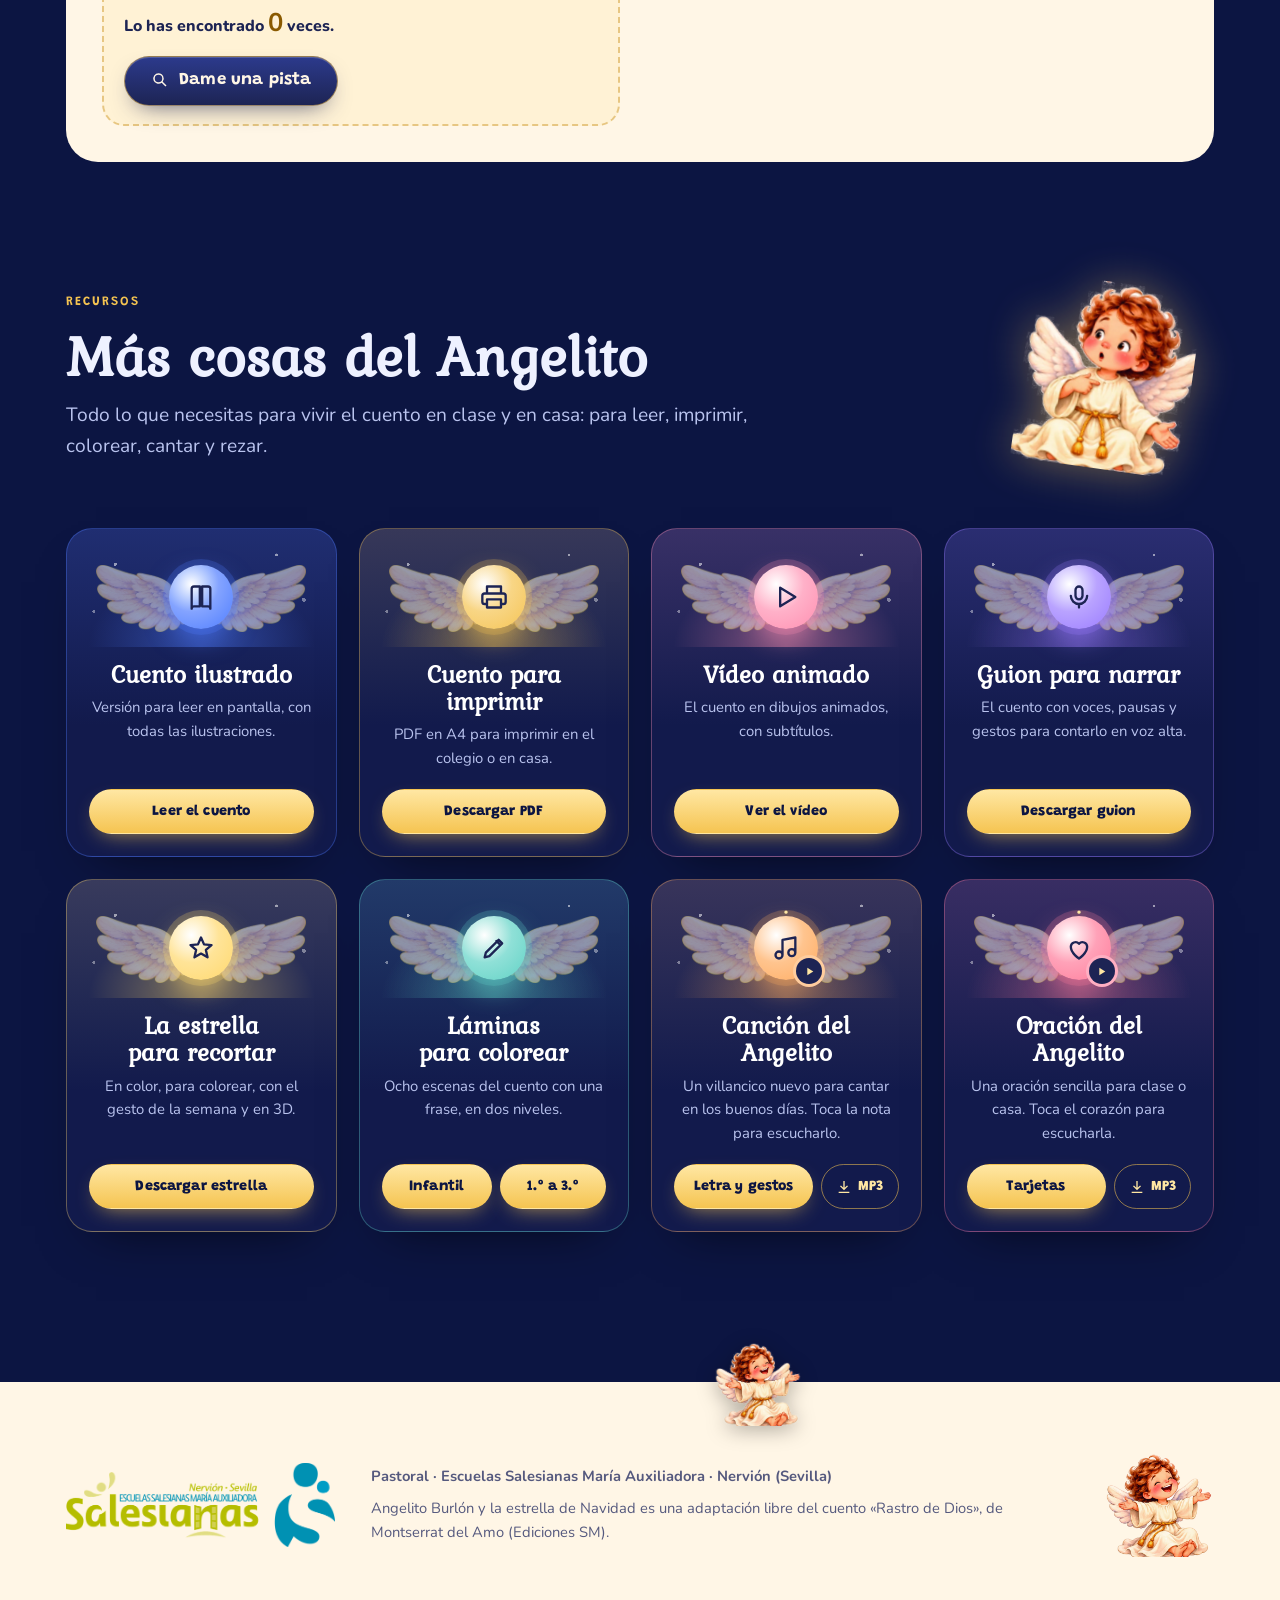
==== commit 76e74deb: "Portada: botones propios, angelito visible en el móvil y menos memoria con los clips del cuento Co-A" ====
--- a/index.html
+++ b/index.html
@@ -139,8 +139,12 @@
 @media (max-width:760px){
   .hero{min-height:auto;align-items:flex-end}
   .hero .fondo img,.hero .fondo video{object-position:8% 50%}
-  .hero::after{background:linear-gradient(0deg,var(--noche) 8%,rgba(12,21,66,.8) 45%,rgba(12,21,66,0) 72%)}
-  .hero .wrap{grid-template-columns:1fr;padding-block:260px 80px}
+  /* en el móvil la ilustración va arriba y el texto debajo, para que se vea el angelito */
+  .hero{--alto:min(96vw,460px);background:var(--noche)}
+  .hero .fondo{inset:0 0 auto 0;height:var(--alto);transform:none}
+  .hero .fondo img,.hero .fondo video{object-position:4% 50%}
+  .hero::after{background:linear-gradient(180deg,rgba(12,21,66,0) calc(var(--alto)*.55),var(--noche) calc(var(--alto) - 4px))}
+  .hero .wrap{grid-template-columns:1fr;padding-block:calc(var(--alto) - 40px) 80px}
   .hero .texto{grid-column:1}
   .scroll-hint{display:none}
   }
@@ -352,6 +356,24 @@
 .forma-libro{width:56px;height:30px}.forma-libro::after{content:"";position:absolute;left:50%;top:0;bottom:0;width:1.5px;background:rgba(138,90,0,.5)}
 .forma-a4{width:46px;height:33px;background:linear-gradient(135deg,#c9d6ff,#7f9bff)}
 @media (max-width:480px){.descarga{grid-template-columns:1fr auto;padding:14px}.descarga .forma{display:none}}
+/* botones grandes de la portada */
+.hb{position:relative;isolation:isolate;display:inline-flex;align-items:center;gap:14px;min-height:70px;padding:10px 30px 10px 12px;border-radius:999px;text-decoration:none;font-family:var(--f-boton);font-weight:700;font-size:1.3rem;line-height:1.05;transition:transform .3s cubic-bezier(.3,1.6,.5,1),box-shadow .3s}
+.hb small{display:block;font-size:.72rem;font-weight:600;letter-spacing:.14em;text-transform:uppercase;opacity:.8;margin-bottom:3px}
+.hb:hover{transform:translateY(-4px) rotate(-1deg)}
+.hb::before{content:"";position:absolute;left:50%;bottom:calc(100% - 14px);width:150px;height:50px;background:url(img/alas.webp) center bottom/contain no-repeat;translate:-50% 12px;scale:.5;opacity:0;transition:opacity .3s,translate .4s,scale .4s;z-index:-1;pointer-events:none}
+.hb:hover::before{opacity:1;translate:-50% 0;scale:1}
+.hb-cuento{color:var(--noche);background:linear-gradient(110deg,transparent 40%,rgba(255,255,255,.75) 50%,transparent 60%) 160% 0/250% 100% no-repeat,linear-gradient(180deg,#fff3c9,var(--oro-claro) 35%,var(--oro));
+  box-shadow:inset 0 1px 0 #fff,inset 0 -4px 0 rgba(138,90,0,.25),0 0 0 4px rgba(245,196,81,.25),0 16px 40px -10px rgba(245,196,81,.9);transition:transform .3s cubic-bezier(.3,1.6,.5,1),box-shadow .3s,background-position .9s}
+.hb-cuento:hover{background-position:-60% 0,0 0}
+.hb-cuento img{width:58px;height:58px;object-fit:cover;object-position:50% 12%;border-radius:50%;background:radial-gradient(circle,#fff,#ffe7a3);box-shadow:0 0 0 3px #fff,0 6px 14px -4px rgba(138,90,0,.6);transition:transform .4s cubic-bezier(.3,1.6,.5,1)}
+.hb-cuento:hover img{transform:rotate(-10deg) scale(1.1)}
+.hb-video{color:#fff6e6;background:linear-gradient(180deg,rgba(255,255,255,.2),rgba(255,255,255,.06));border:2px solid rgba(255,231,163,.7);box-shadow:inset 0 1px 0 rgba(255,255,255,.35),0 14px 34px -14px rgba(0,0,0,.7)}
+.hb-video:hover{border-color:var(--oro-claro);background:linear-gradient(180deg,rgba(255,231,163,.3),rgba(255,231,163,.08))}
+.hb-play{position:relative;width:52px;height:52px;border-radius:50%;display:grid;place-items:center;background:#fff6e6;color:var(--noche);box-shadow:0 0 0 0 rgba(255,231,163,.6);animation:onda 2.2s ease-out infinite}
+.hb-play svg{width:22px;height:22px;fill:currentColor;translate:2px 0}
+@keyframes onda{0%{box-shadow:0 0 0 0 rgba(255,231,163,.55)}100%{box-shadow:0 0 0 16px rgba(255,231,163,0)}}
+@media (max-width:480px){.hb{font-size:1.12rem;min-height:62px;padding-right:22px}.hb-cuento img{width:48px;height:48px}.hb-play{width:44px;height:44px}}
+@media (prefers-reduced-motion:reduce){.hb-play{animation:none}}
 /* tipografía redondeada para menú, botones y etiquetas */
 .nav,.nav ul a,.btn,.rb,.eyebrow,.chip,.etq,.cuenta,.cuenta span,.marcador,.scroll-hint,.ficha-juego i,.ficha-juego small,.repro .t,.vela small,.libro header,.libro footer,.edad,.pista-cuento{font-family:var(--f-boton)}
 .btn,.rb,.nav ul a{font-weight:700;letter-spacing:.01em}
@@ -483,8 +505,8 @@
       <h1 class="oro-texto" id="tituloHero" aria-label="Angelito Burlón y la estrella de Navidad">Angelito Burlón<span class="sub">y la estrella de Navidad</span></h1>
       <p class="intro">Rastro de Dios es un angelito pequeño que todavía está aprendiendo a volar. Un día, Dios le pide que cuide una estrella muy especial… ¿Adónde la llevará?</p>
       <div class="botones">
-        <a class="btn btn-oro" href="#cuento"><svg viewBox="0 0 24 24" fill="currentColor" aria-hidden="true"><path d="M12 2l2.9 6.6 7.1.6-5.4 4.7 1.6 7L12 17.3 5.8 21l1.6-7L2 9.2l7.1-.6z"/></svg>Leer el cuento</a>
-        <a class="btn btn-vidrio" href="#video"><svg class="ic" viewBox="0 0 24 24" aria-hidden="true"><path d="M8 5l11 7-11 7z"/></svg>Ver el vídeo</a>
+        <a class="hb hb-cuento" href="#cuento"><img src="img/personaje/angelito-yo.webp" alt="" aria-hidden="true"><span><small>Empieza aquí</small>Leer el cuento</span></a>
+        <a class="hb hb-video" href="#video"><span class="hb-play" aria-hidden="true"><svg viewBox="0 0 24 24"><path d="M8 5l11 7-11 7z"/></svg></span><span><small>3 minutos</small>Ver el vídeo</span></a>
       </div>
     </div>
   </div>
@@ -847,8 +869,13 @@
   pasos.forEach(()=>pts.appendChild(document.createElement('i')));const dots=[...pts.children];
   esc.classList.add('listo');let actual=0,visible=false;
   const vid=i=>figs[i].querySelector('video');
-  const prepara=v=>{if(v.dataset.poster&&!v.poster)v.poster=v.dataset.poster;if(v.preload==='none'){v.preload='auto';v.load()}};
-  function reproduce(){figs.forEach((f,k)=>{const v=vid(k);if(k===actual){prepara(v);if(visible&&!reducido)v.play().catch(()=>{})}else if(!v.paused)v.pause()});
+  // en el móvil: carteles pequeños y solo 3 clips cargados a la vez (si no, Safari se queda sin memoria)
+  const movil=matchMedia('(max-width:900px)').matches,cartel=u=>movil?u.replace('-1600.','-800.'):u;
+  const prepara=v=>{const p=v.dataset.poster||v.getAttribute('poster');if(p&&!v.dataset.cartel){v.poster=cartel(p);v.dataset.cartel=1}
+    const s=v.querySelector('source');if(s.dataset.src){s.src=s.dataset.src;delete s.dataset.src;v.preload='none'}
+    if(v.preload==='none'){v.preload='auto';v.load()}};
+  const suelta=v=>{const s=v.querySelector('source');if(s.dataset.src||v.preload==='none')return;v.pause();s.dataset.src=s.getAttribute('src');s.removeAttribute('src');v.preload='none';v.load()};
+  function reproduce(){figs.forEach((f,k)=>{const v=vid(k);if(k===actual){prepara(v);if(visible&&!reducido)v.play().catch(()=>{})}else{if(!v.paused)v.pause();if(Math.abs(k-actual)>1)suelta(v)}});
     // precarga la siguiente escena
     const sig=figs[actual+1];if(sig&&visible)prepara(sig.querySelector('video'))}
   function activa(i,origen){if(i===actual)return;const prev=figs[actual];figs.forEach(f=>f.classList.remove('saliente'));prev.classList.add('saliente');
@@ -869,6 +896,7 @@
 
 /* ---------- portada: clip animado de fondo ---------- */
 (()=>{const v=document.getElementById('videoHero');if(reducido){v.remove();return}
+  if(matchMedia('(max-width:900px)').matches)v.poster='img/escenas/escena00-800.webp';
   v.addEventListener('playing',()=>v.classList.add('lista'),{once:true});
   // se reproduce una sola vez y se queda en el último fotograma
   new IntersectionObserver(es=>{if(v.ended)return;es[0].isIntersecting?v.play().catch(()=>{}):v.pause()}).observe(v);
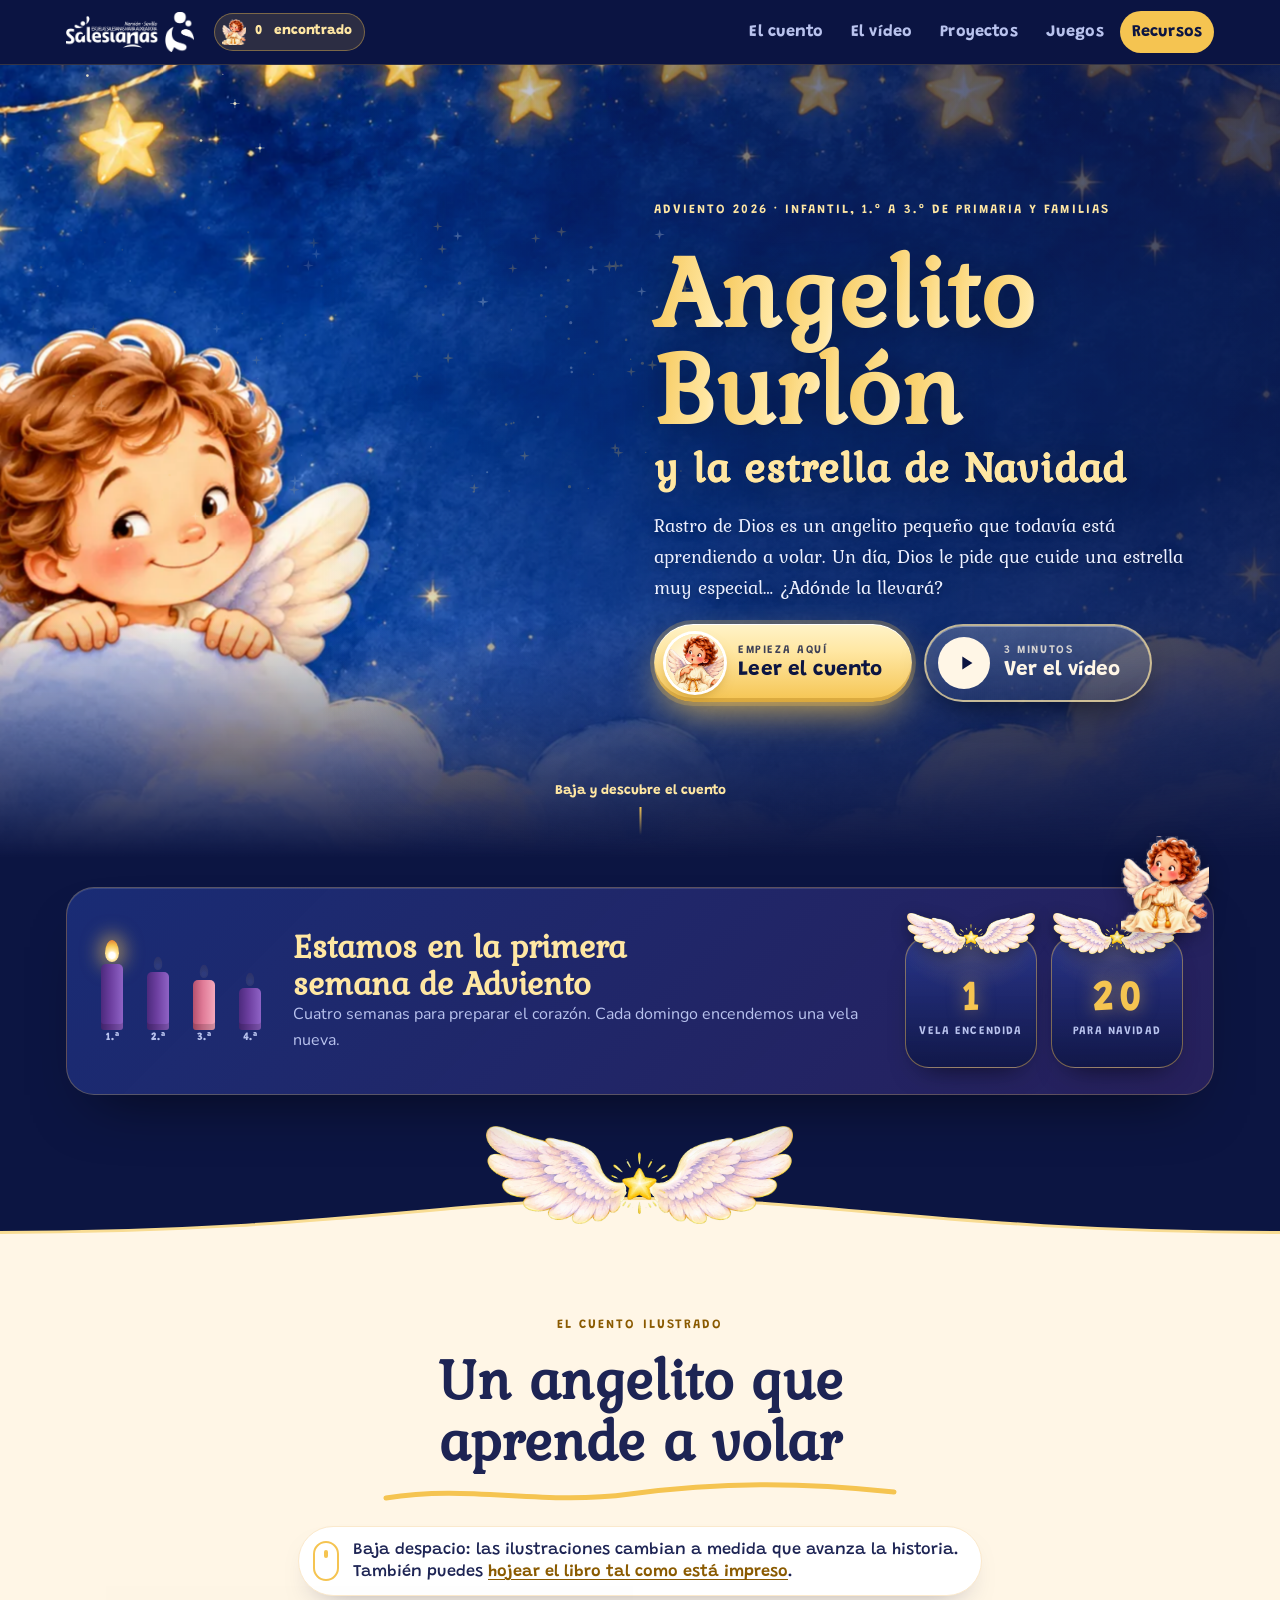
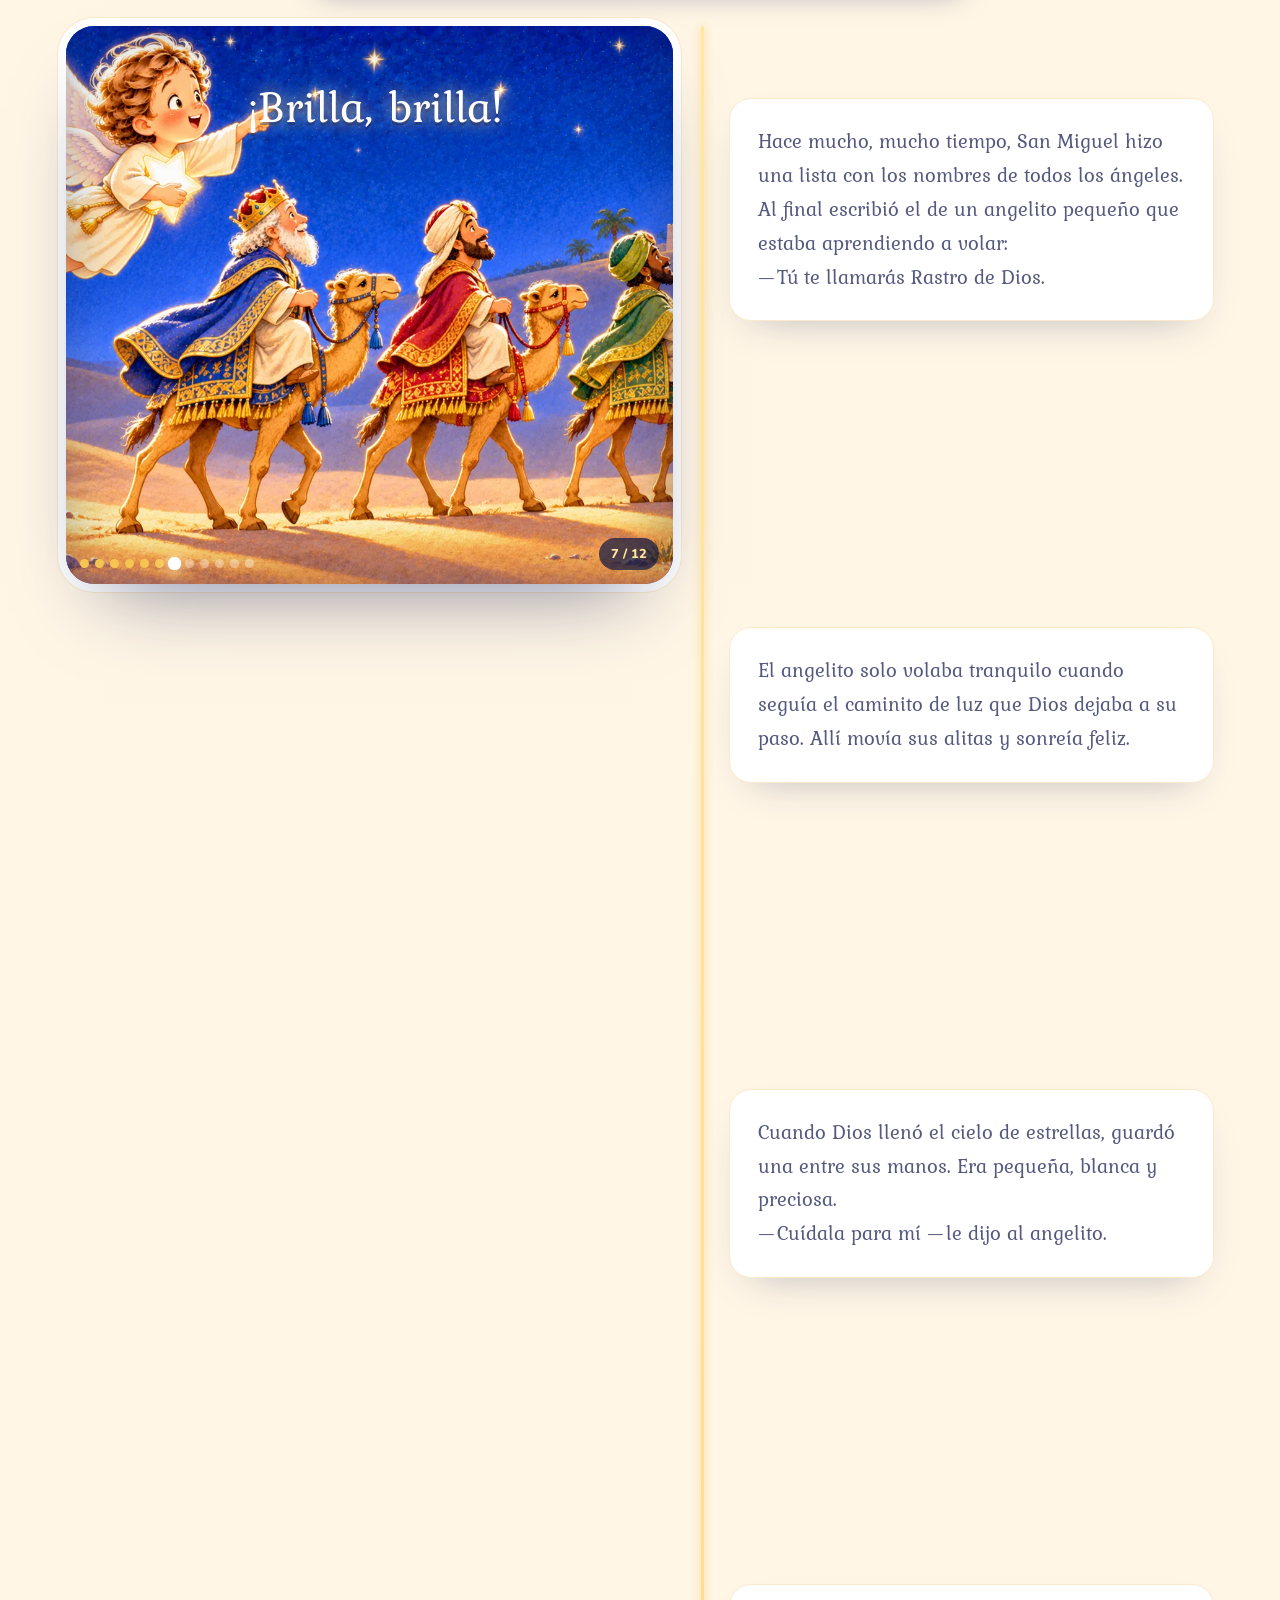
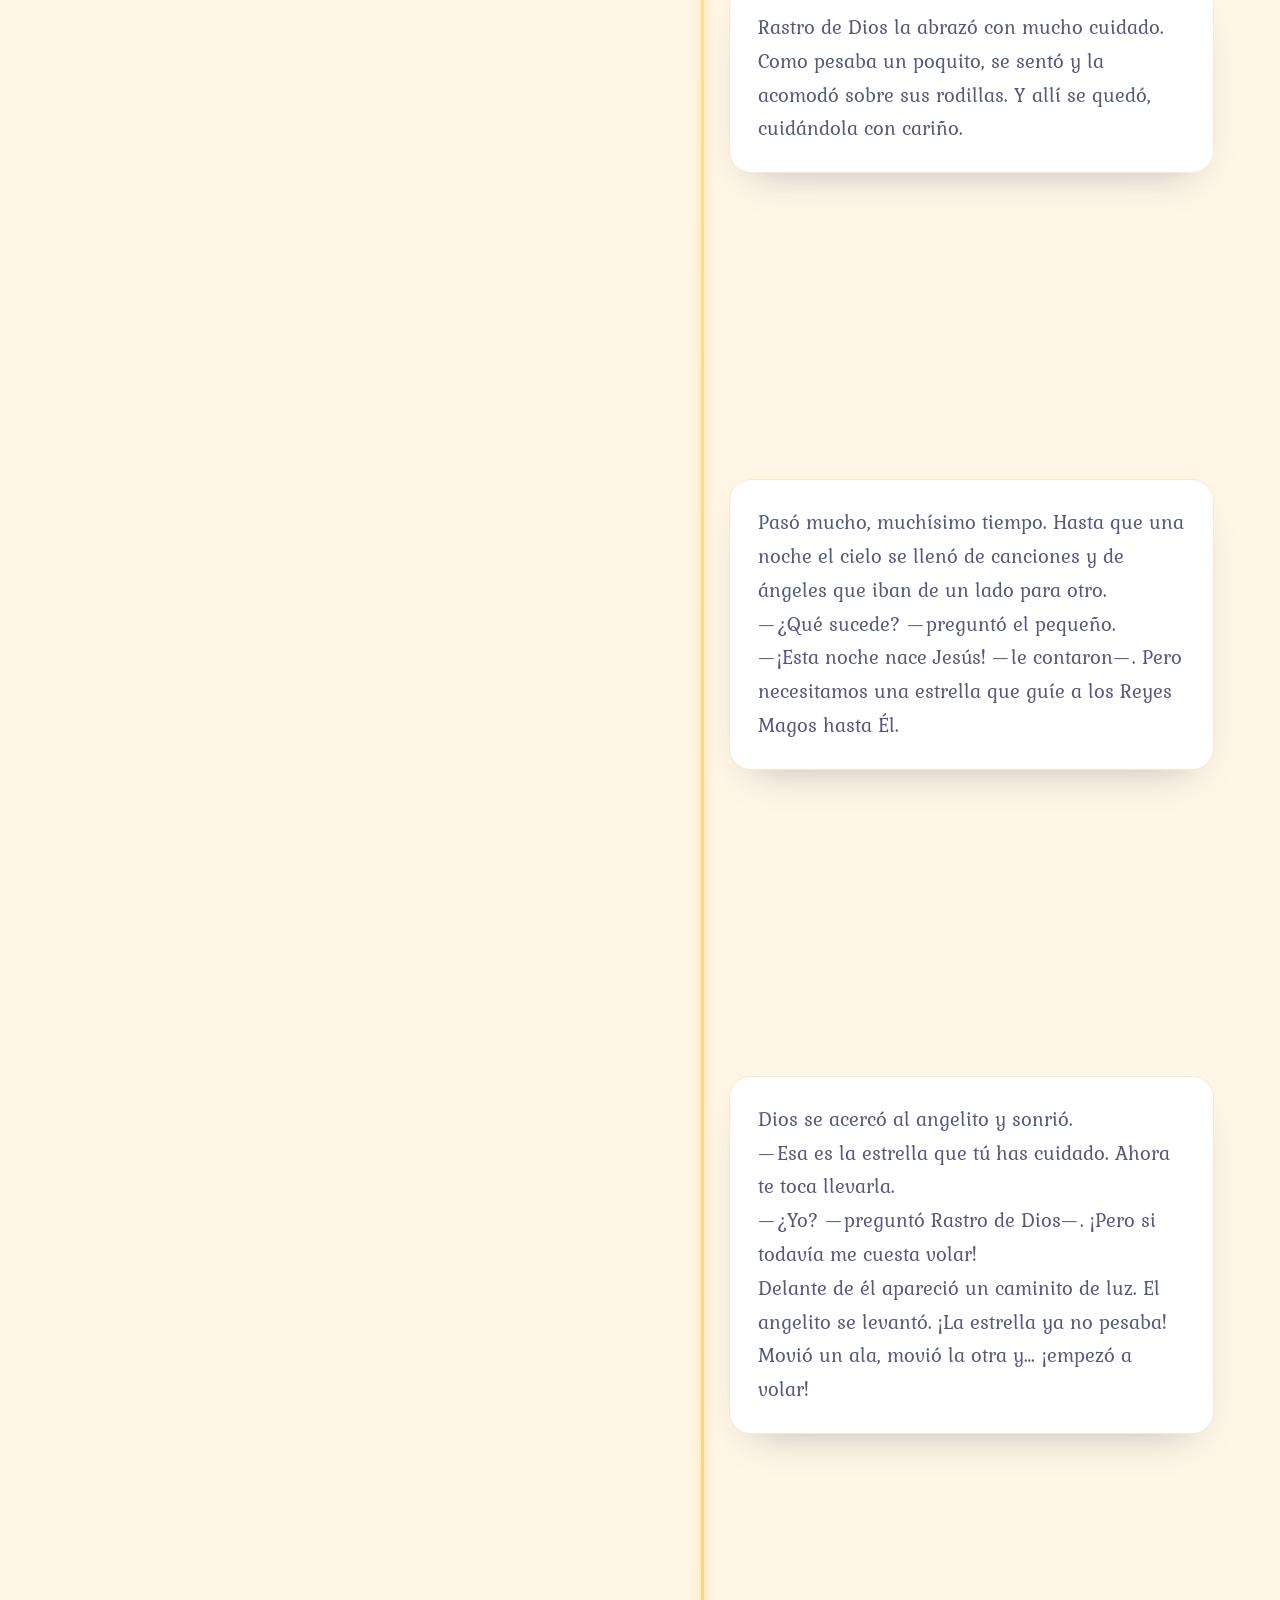
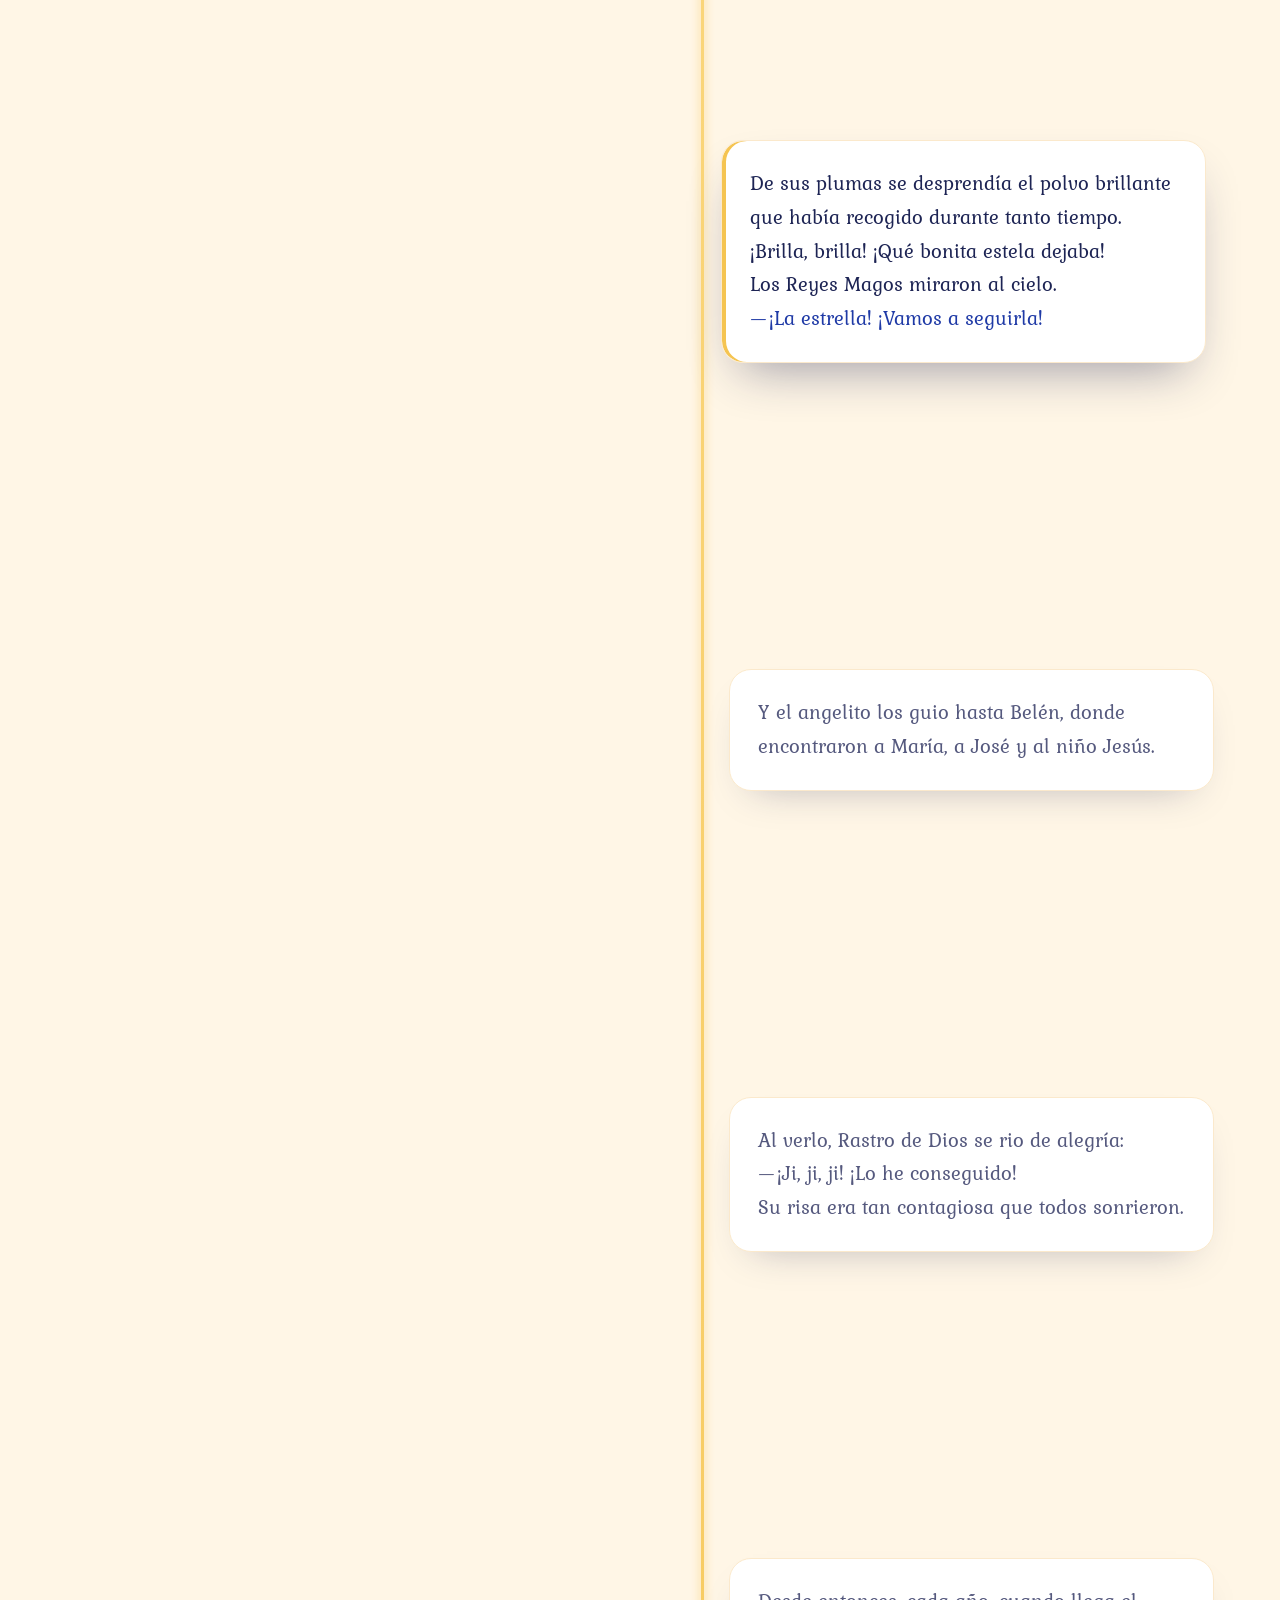
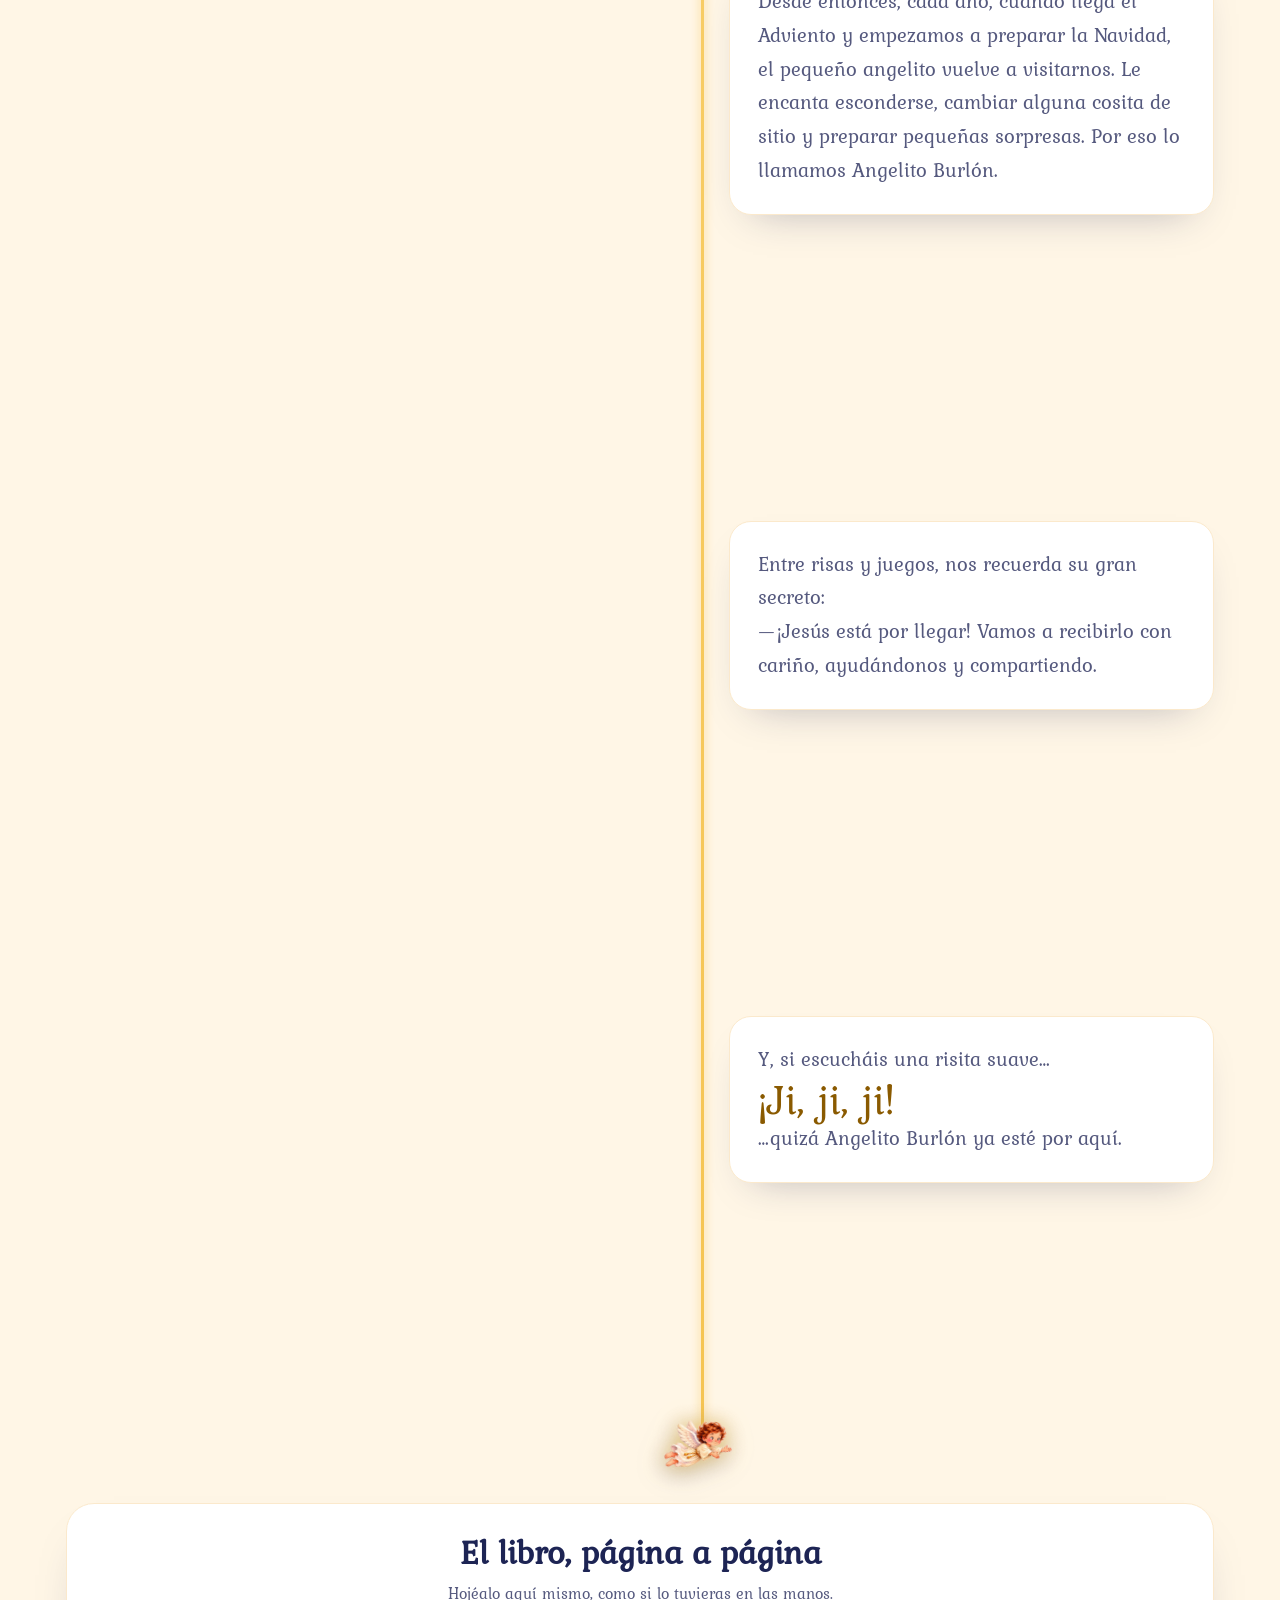
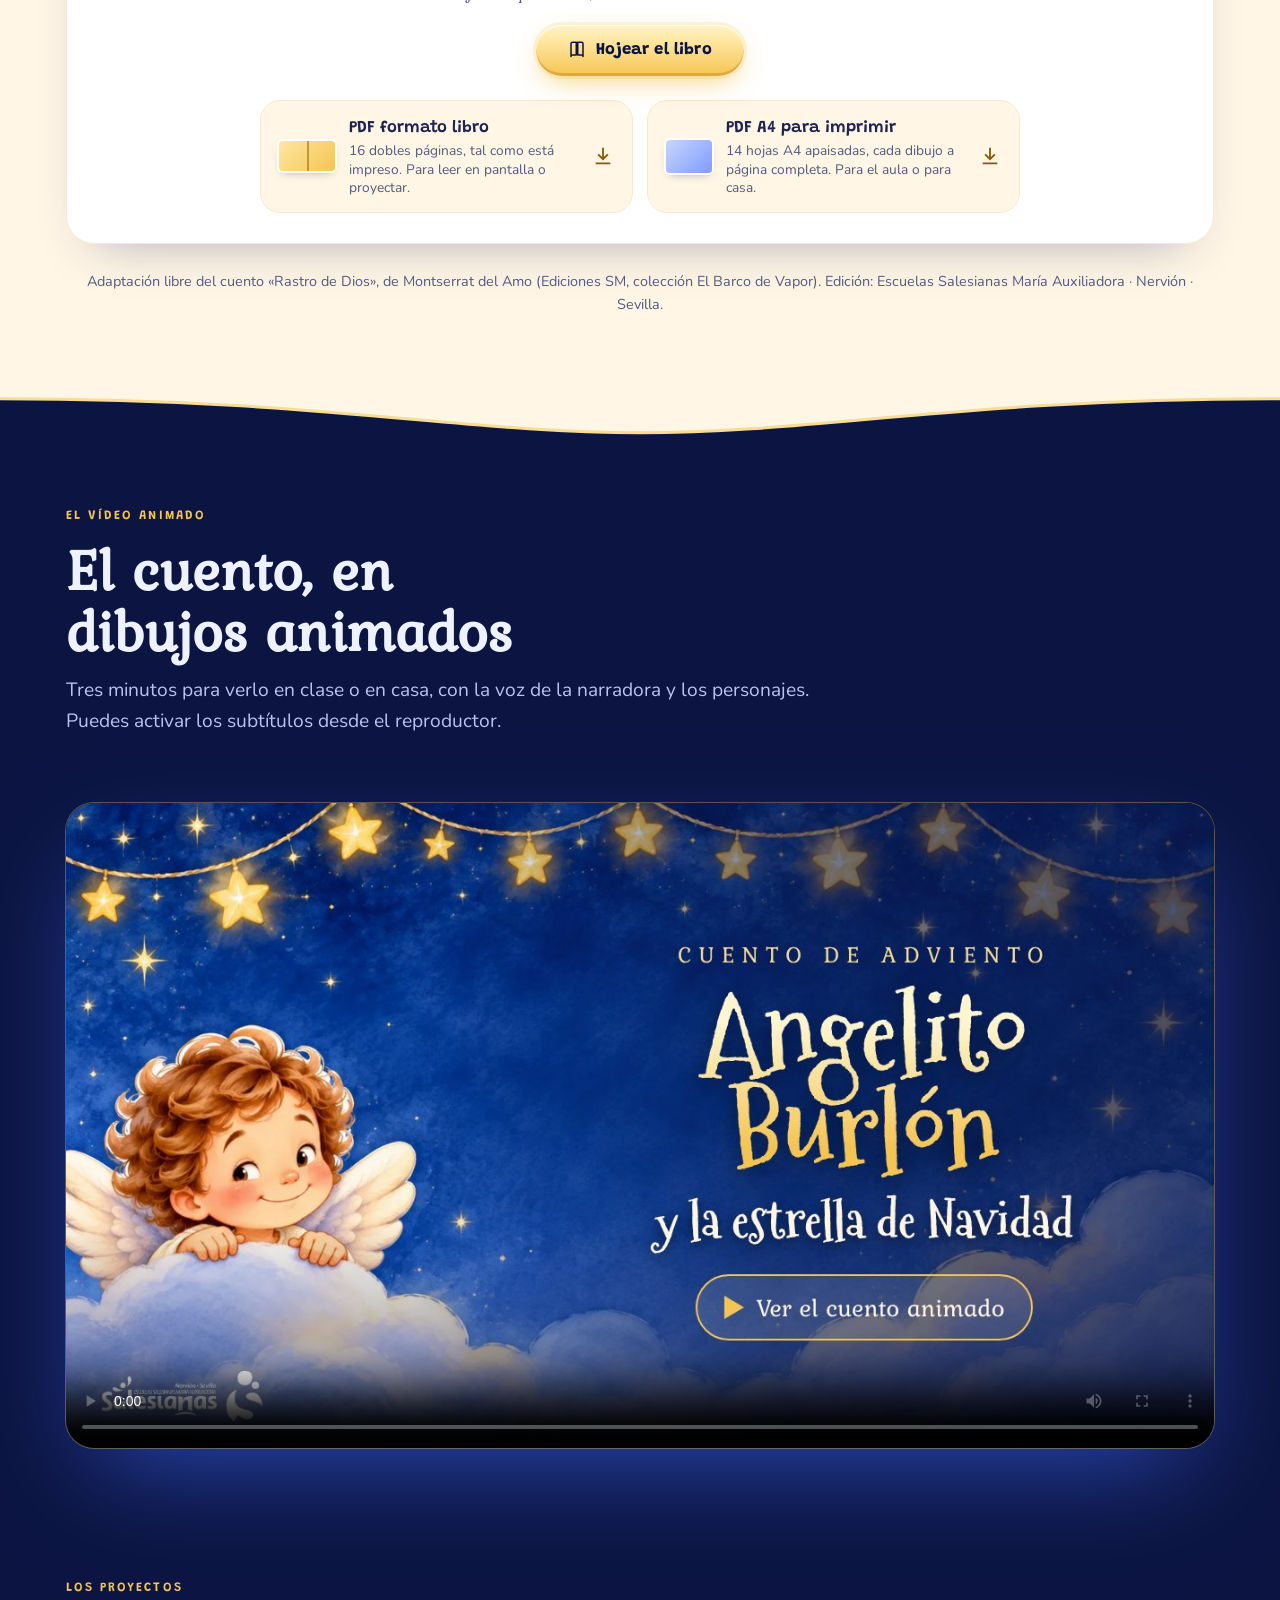
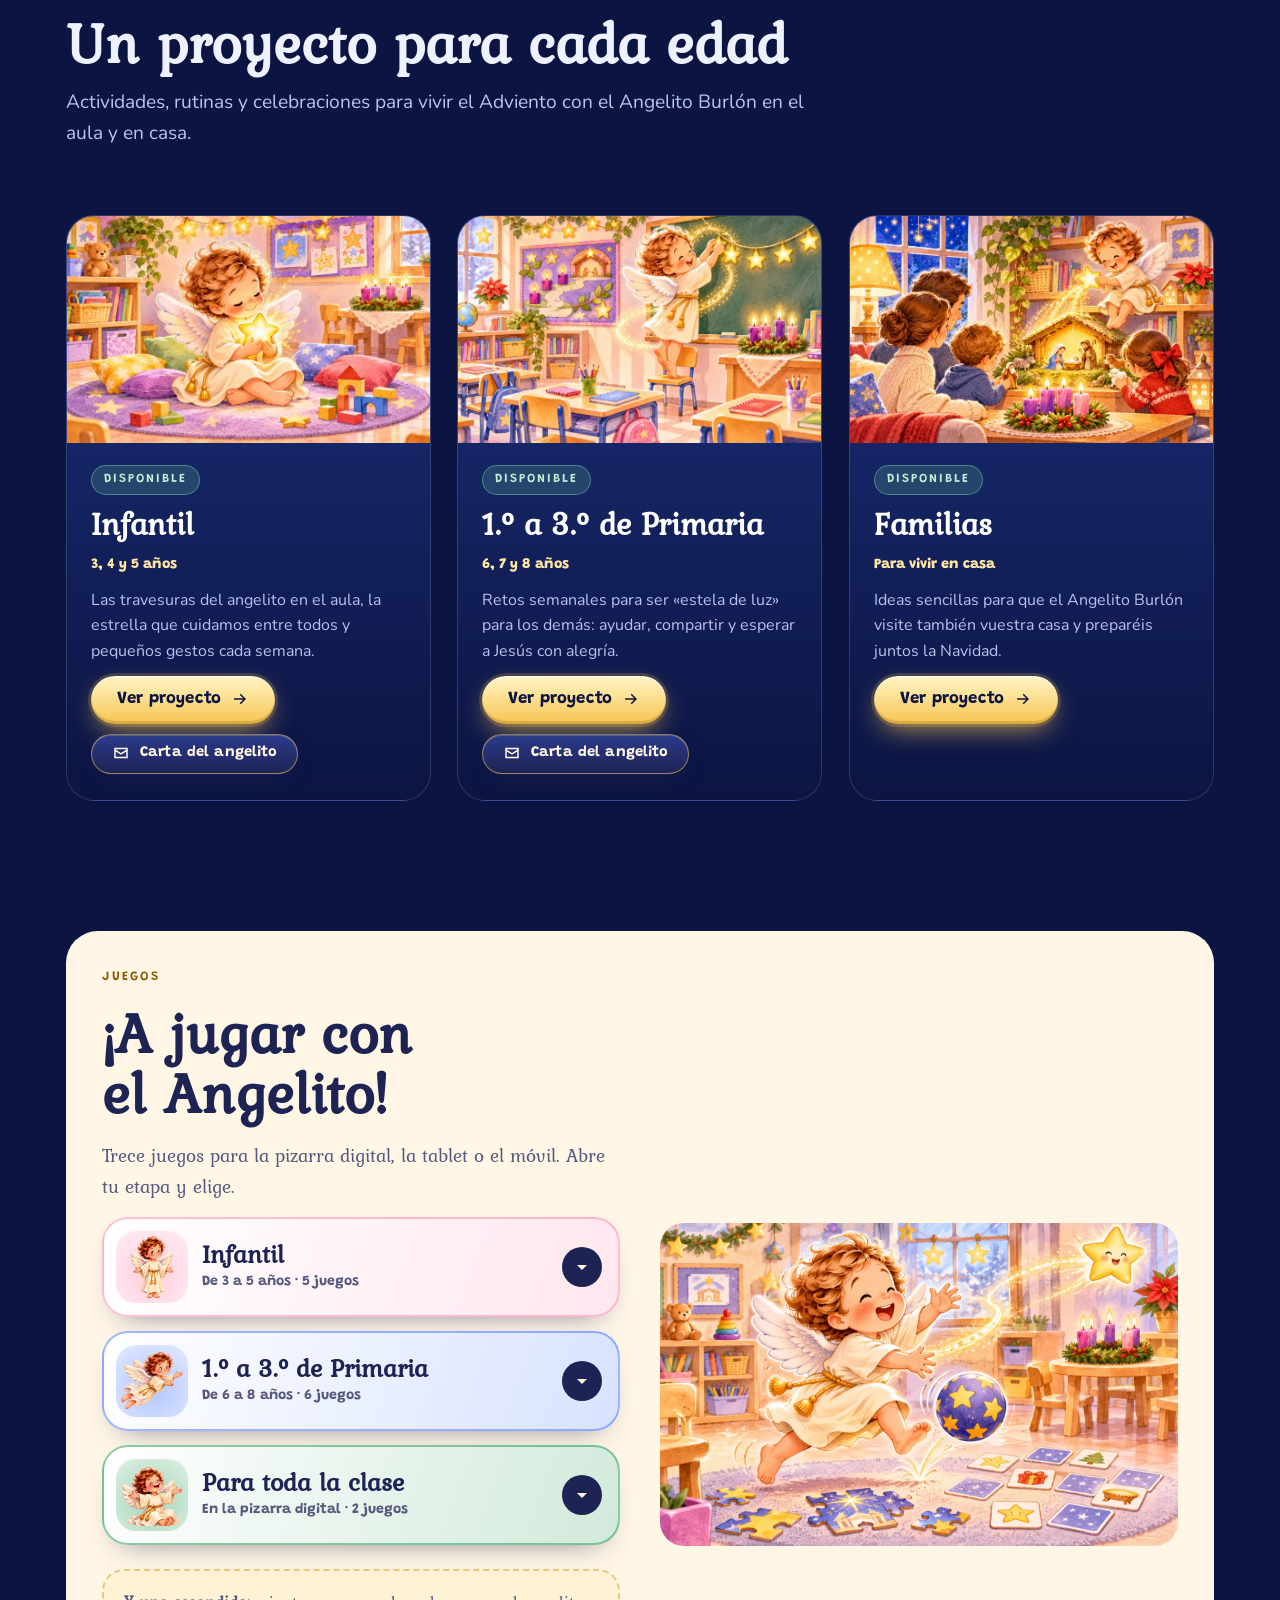
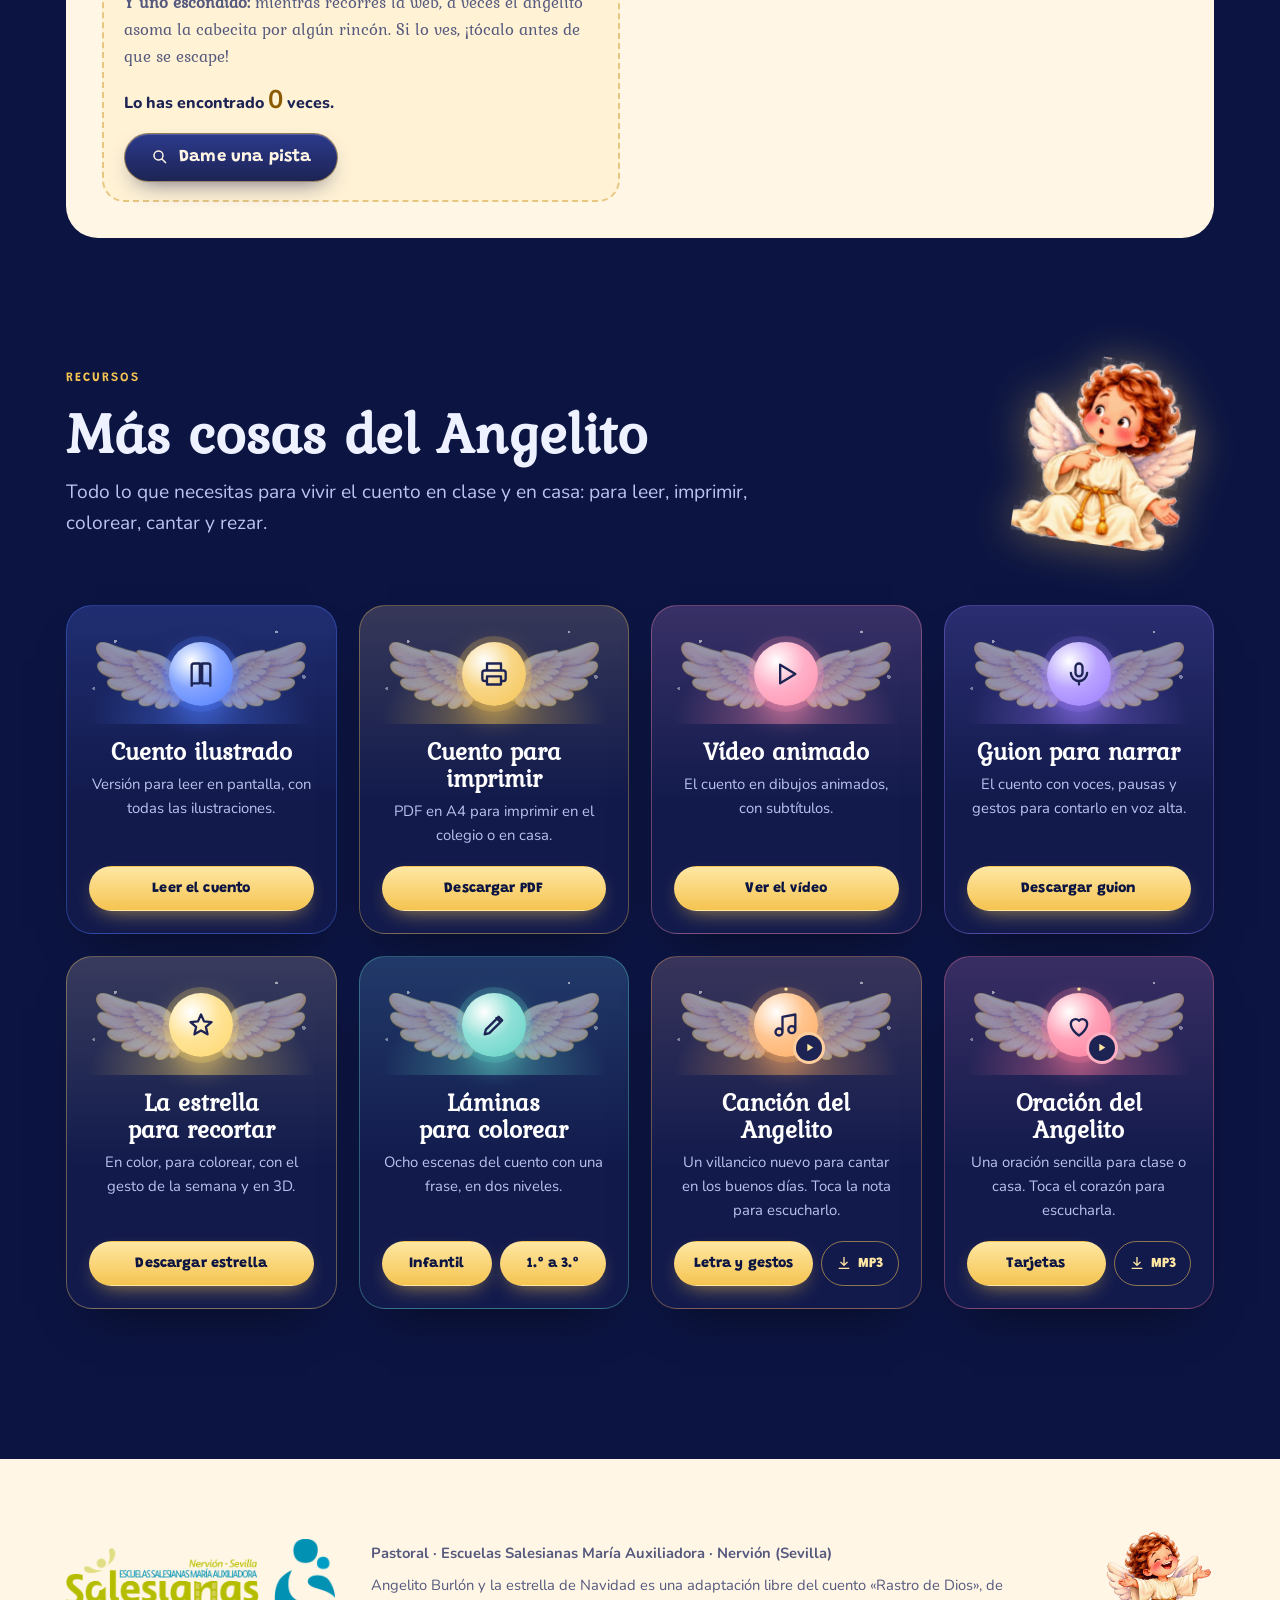
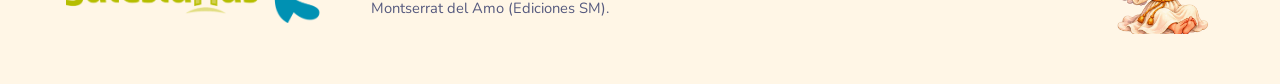
==== commit 2a6ebd48: "Diez juegos nuevos (ordena, puzle, sombras, colorea, diferencias, laberinto, une los puntos, campana" ====
--- a/index.html
+++ b/index.html
@@ -427,6 +427,23 @@
 @media (max-width:700px){.rec-angel{width:84px;top:-20px;right:0;rotate:4deg}}
 #recursos{overflow-x:clip}
 .juegos-links{display:grid;gap:12px}
+.grupos-juegos{display:grid;gap:14px}
+.grupo-juegos{--c:#f5c451;border-radius:26px;background:linear-gradient(110deg,#fff,color-mix(in srgb,var(--c) 22%,#fff));border:2px solid color-mix(in srgb,var(--c) 55%,transparent);box-shadow:0 14px 30px -20px rgba(29,36,84,.7);overflow:hidden}
+.grupo-juegos summary{list-style:none;display:grid;grid-template-columns:72px 1fr auto;align-items:center;gap:14px;padding:12px 16px 12px 12px;cursor:pointer;color:var(--tinta)}
+.grupo-juegos summary::-webkit-details-marker{display:none}
+.grupo-juegos summary img{width:72px;height:72px;object-fit:contain;border-radius:20px;background:radial-gradient(circle at 50% 60%,color-mix(in srgb,var(--c) 45%,#fff),color-mix(in srgb,var(--c) 15%,#fff));padding:4px;transition:transform .35s cubic-bezier(.3,1.6,.5,1)}
+.grupo-juegos summary:hover img{transform:rotate(-8deg) scale(1.1)}
+.grupo-juegos summary b{display:block;font-family:var(--f-titulo);font-size:1.6rem;line-height:1.05}
+.grupo-juegos summary small{font-family:var(--f-boton);font-size:.88rem;color:var(--tinta-suave);font-weight:700}
+.grupo-juegos summary i{display:grid;place-items:center;width:40px;height:40px;border-radius:50%;background:var(--tinta);color:#fff6e6;transition:transform .3s,background .3s}
+.grupo-juegos summary i .ic{width:24px;height:24px;fill:currentColor}
+.grupo-juegos[open] summary i{transform:rotate(180deg);background:linear-gradient(180deg,var(--oro-claro),var(--oro));color:var(--noche)}
+.grupo-juegos summary:focus-visible{outline:3px solid var(--oro);outline-offset:-3px;border-radius:26px}
+.grupo-juegos .juegos-links{padding:4px 12px 14px}
+.grupo-juegos[open] .juegos-links{animation:abreGrupo .35s ease-out}
+@keyframes abreGrupo{from{opacity:0;transform:translateY(-6px)}}
+@media (max-width:420px){.grupo-juegos summary{grid-template-columns:56px 1fr auto}.grupo-juegos summary img{width:56px;height:56px}.grupo-juegos summary b{font-size:1.35rem}}
+
 .escondite{display:grid;gap:10px;margin-top:8px;padding:18px 20px;border-radius:22px;border:2px dashed rgba(201,147,30,.45);background:rgba(255,231,163,.25)}
 .escondite p{font-size:1.05rem}
 .escondite .botones{margin-top:2px}
@@ -675,11 +692,36 @@
       <div style="display:grid;gap:16px">
         <span class="eyebrow">Juegos</span>
         <h2 id="tJuego">¡A jugar con el Angelito!</h2>
-        <p>Tres juegos para la pizarra digital, la tablet o el móvil.</p>
-        <div class="juegos-links">
-          <a class="ficha-juego" href="juegos/busca.html" style="--c:#ff8fb1"><img src="img/personaje/angelito-risa.webp" alt="" loading="lazy"><span><b>Busca al angelito</b><small>Encuéntralo en cada escena</small></span><i>Jugar <svg class="ic" viewBox="0 0 24 24" aria-hidden="true"><path d="M13 5l7 7-7 7-1.4-1.4 4.6-4.6H4v-2h12.2l-4.6-4.6z"/></svg></i></a>
-          <a class="ficha-juego" href="juegos/volar.html" style="--c:#4f7cff"><img src="img/personaje/angelito-vuela.webp" alt="" loading="lazy"><span><b>Vuela con la estrella</b><small>Esquiva nubes y recoge luz</small></span><i>Jugar <svg class="ic" viewBox="0 0 24 24" aria-hidden="true"><path d="M13 5l7 7-7 7-1.4-1.4 4.6-4.6H4v-2h12.2l-4.6-4.6z"/></svg></i></a>
-          <a class="ficha-juego" href="juegos/memory.html" style="--c:#5fd3c6"><img src="img/personaje/angelito-pie.webp" alt="" loading="lazy"><span><b>Parejas del cuento</b><small>Memoria con las escenas</small></span><i>Jugar <svg class="ic" viewBox="0 0 24 24" aria-hidden="true"><path d="M13 5l7 7-7 7-1.4-1.4 4.6-4.6H4v-2h12.2l-4.6-4.6z"/></svg></i></a>
+        <p>Trece juegos para la pizarra digital, la tablet o el móvil. Abre tu etapa y elige.</p>
+        <div class="grupos-juegos">
+          <details class="grupo-juegos" style="--c:#ff8fb1">
+            <summary><img src="img/personaje/angelito-pie.webp" alt="" loading="lazy"><span><b>Infantil</b><small>De 3 a 5 años · 5 juegos</small></span><i aria-hidden="true"><svg class="ic" viewBox="0 0 24 24"><path d="M7 10l5 5 5-5z"/></svg></i></summary>
+            <div class="juegos-links">
+              <a class="ficha-juego" href="juegos/ordena.html" style="--c:#ff8fb1"><img src="img/juegos/ico-ordena.svg" alt="" loading="lazy"><span><b>Ordena el cuento</b><small>¿Qué pasó primero?</small></span><i>Jugar <svg class="ic" viewBox="0 0 24 24" aria-hidden="true"><path d="M13 5l7 7-7 7-1.4-1.4 4.6-4.6H4v-2h12.2l-4.6-4.6z"/></svg></i></a>
+              <a class="ficha-juego" href="juegos/puzle.html" style="--c:#f5c451"><img src="img/juegos/ico-puzle.svg" alt="" loading="lazy"><span><b>Puzle del cuento</b><small>De 4 a 12 piezas</small></span><i>Jugar <svg class="ic" viewBox="0 0 24 24" aria-hidden="true"><path d="M13 5l7 7-7 7-1.4-1.4 4.6-4.6H4v-2h12.2l-4.6-4.6z"/></svg></i></a>
+              <a class="ficha-juego" href="juegos/sombras.html" style="--c:#8e5bd6"><img src="img/juegos/ico-sombras.svg" alt="" loading="lazy"><span><b>Las sombras</b><small>Cada dibujo con su sombra</small></span><i>Jugar <svg class="ic" viewBox="0 0 24 24" aria-hidden="true"><path d="M13 5l7 7-7 7-1.4-1.4 4.6-4.6H4v-2h12.2l-4.6-4.6z"/></svg></i></a>
+              <a class="ficha-juego" href="juegos/colorea.html" style="--c:#e2445c"><img src="img/juegos/ico-colorea.svg" alt="" loading="lazy"><span><b>Colorea el cuento</b><small>Pinta las láminas con el dedo</small></span><i>Jugar <svg class="ic" viewBox="0 0 24 24" aria-hidden="true"><path d="M13 5l7 7-7 7-1.4-1.4 4.6-4.6H4v-2h12.2l-4.6-4.6z"/></svg></i></a>
+              <a class="ficha-juego" href="juegos/memory.html" style="--c:#5fd3c6"><img src="img/personaje/angelito-pie.webp" alt="" loading="lazy"><span><b>Parejas del cuento</b><small>Memoria con las escenas</small></span><i>Jugar <svg class="ic" viewBox="0 0 24 24" aria-hidden="true"><path d="M13 5l7 7-7 7-1.4-1.4 4.6-4.6H4v-2h12.2l-4.6-4.6z"/></svg></i></a>
+            </div>
+          </details>
+          <details class="grupo-juegos" style="--c:#4f7cff">
+            <summary><img src="img/personaje/angelito-vuela.webp" alt="" loading="lazy"><span><b>1.º a 3.º de Primaria</b><small>De 6 a 8 años · 6 juegos</small></span><i aria-hidden="true"><svg class="ic" viewBox="0 0 24 24"><path d="M7 10l5 5 5-5z"/></svg></i></summary>
+            <div class="juegos-links">
+              <a class="ficha-juego" href="juegos/busca.html" style="--c:#ff8fb1"><img src="img/personaje/angelito-risa.webp" alt="" loading="lazy"><span><b>Busca al angelito</b><small>Encuéntralo en cada escena</small></span><i>Jugar <svg class="ic" viewBox="0 0 24 24" aria-hidden="true"><path d="M13 5l7 7-7 7-1.4-1.4 4.6-4.6H4v-2h12.2l-4.6-4.6z"/></svg></i></a>
+              <a class="ficha-juego" href="juegos/diferencias.html" style="--c:#74c0fc"><img src="img/juegos/ico-diferencias.svg" alt="" loading="lazy"><span><b>Las diferencias</b><small>Las travesuras del angelito</small></span><i>Jugar <svg class="ic" viewBox="0 0 24 24" aria-hidden="true"><path d="M13 5l7 7-7 7-1.4-1.4 4.6-4.6H4v-2h12.2l-4.6-4.6z"/></svg></i></a>
+              <a class="ficha-juego" href="juegos/laberinto.html" style="--c:#f5c451"><img src="img/juegos/ico-laberinto.svg" alt="" loading="lazy"><span><b>El laberinto de la estrella</b><small>Lleva la estrella a Belén</small></span><i>Jugar <svg class="ic" viewBox="0 0 24 24" aria-hidden="true"><path d="M13 5l7 7-7 7-1.4-1.4 4.6-4.6H4v-2h12.2l-4.6-4.6z"/></svg></i></a>
+              <a class="ficha-juego" href="juegos/puntos.html" style="--c:#ff8a3d"><img src="img/juegos/ico-puntos.svg" alt="" loading="lazy"><span><b>Une los puntos</b><small>Del 1 al 20, ¿qué aparece?</small></span><i>Jugar <svg class="ic" viewBox="0 0 24 24" aria-hidden="true"><path d="M13 5l7 7-7 7-1.4-1.4 4.6-4.6H4v-2h12.2l-4.6-4.6z"/></svg></i></a>
+              <a class="ficha-juego" href="juegos/campanas.html" style="--c:#2f9e5b"><img src="img/juegos/ico-campanas.svg" alt="" loading="lazy"><span><b>Las campanas</b><small>Escucha y repite la melodía</small></span><i>Jugar <svg class="ic" viewBox="0 0 24 24" aria-hidden="true"><path d="M13 5l7 7-7 7-1.4-1.4 4.6-4.6H4v-2h12.2l-4.6-4.6z"/></svg></i></a>
+              <a class="ficha-juego" href="juegos/volar.html" style="--c:#4f7cff"><img src="img/personaje/angelito-vuela.webp" alt="" loading="lazy"><span><b>Vuela con la estrella</b><small>Esquiva nubes y recoge luz</small></span><i>Jugar <svg class="ic" viewBox="0 0 24 24" aria-hidden="true"><path d="M13 5l7 7-7 7-1.4-1.4 4.6-4.6H4v-2h12.2l-4.6-4.6z"/></svg></i></a>
+            </div>
+          </details>
+          <details class="grupo-juegos" style="--c:#2f9e5b">
+            <summary><img src="img/personaje/angelito-risa.webp" alt="" loading="lazy"><span><b>Para toda la clase</b><small>En la pizarra digital · 2 juegos</small></span><i aria-hidden="true"><svg class="ic" viewBox="0 0 24 24"><path d="M7 10l5 5 5-5z"/></svg></i></summary>
+            <div class="juegos-links">
+              <a class="ficha-juego" href="juegos/ruleta.html" style="--c:#f5c451"><img src="img/juegos/ico-ruleta.svg" alt="" loading="lazy"><span><b>La ruleta de gestos</b><small>El gesto de Adviento de hoy</small></span><i>Jugar <svg class="ic" viewBox="0 0 24 24" aria-hidden="true"><path d="M13 5l7 7-7 7-1.4-1.4 4.6-4.6H4v-2h12.2l-4.6-4.6z"/></svg></i></a>
+              <a class="ficha-juego" href="juegos/calendario.html" style="--c:#e2445c"><img src="img/juegos/ico-calendario.svg" alt="" loading="lazy"><span><b>Calendario de Adviento</b><small>Una travesura y un reto cada día</small></span><i>Jugar <svg class="ic" viewBox="0 0 24 24" aria-hidden="true"><path d="M13 5l7 7-7 7-1.4-1.4 4.6-4.6H4v-2h12.2l-4.6-4.6z"/></svg></i></a>
+            </div>
+          </details>
         </div>
         <div class="escondite">
           <p><b>Y uno escondido:</b> mientras recorres la web, a veces el angelito asoma la cabecita por algún rincón. Si lo ves, ¡tócalo antes de que se escape!</p>
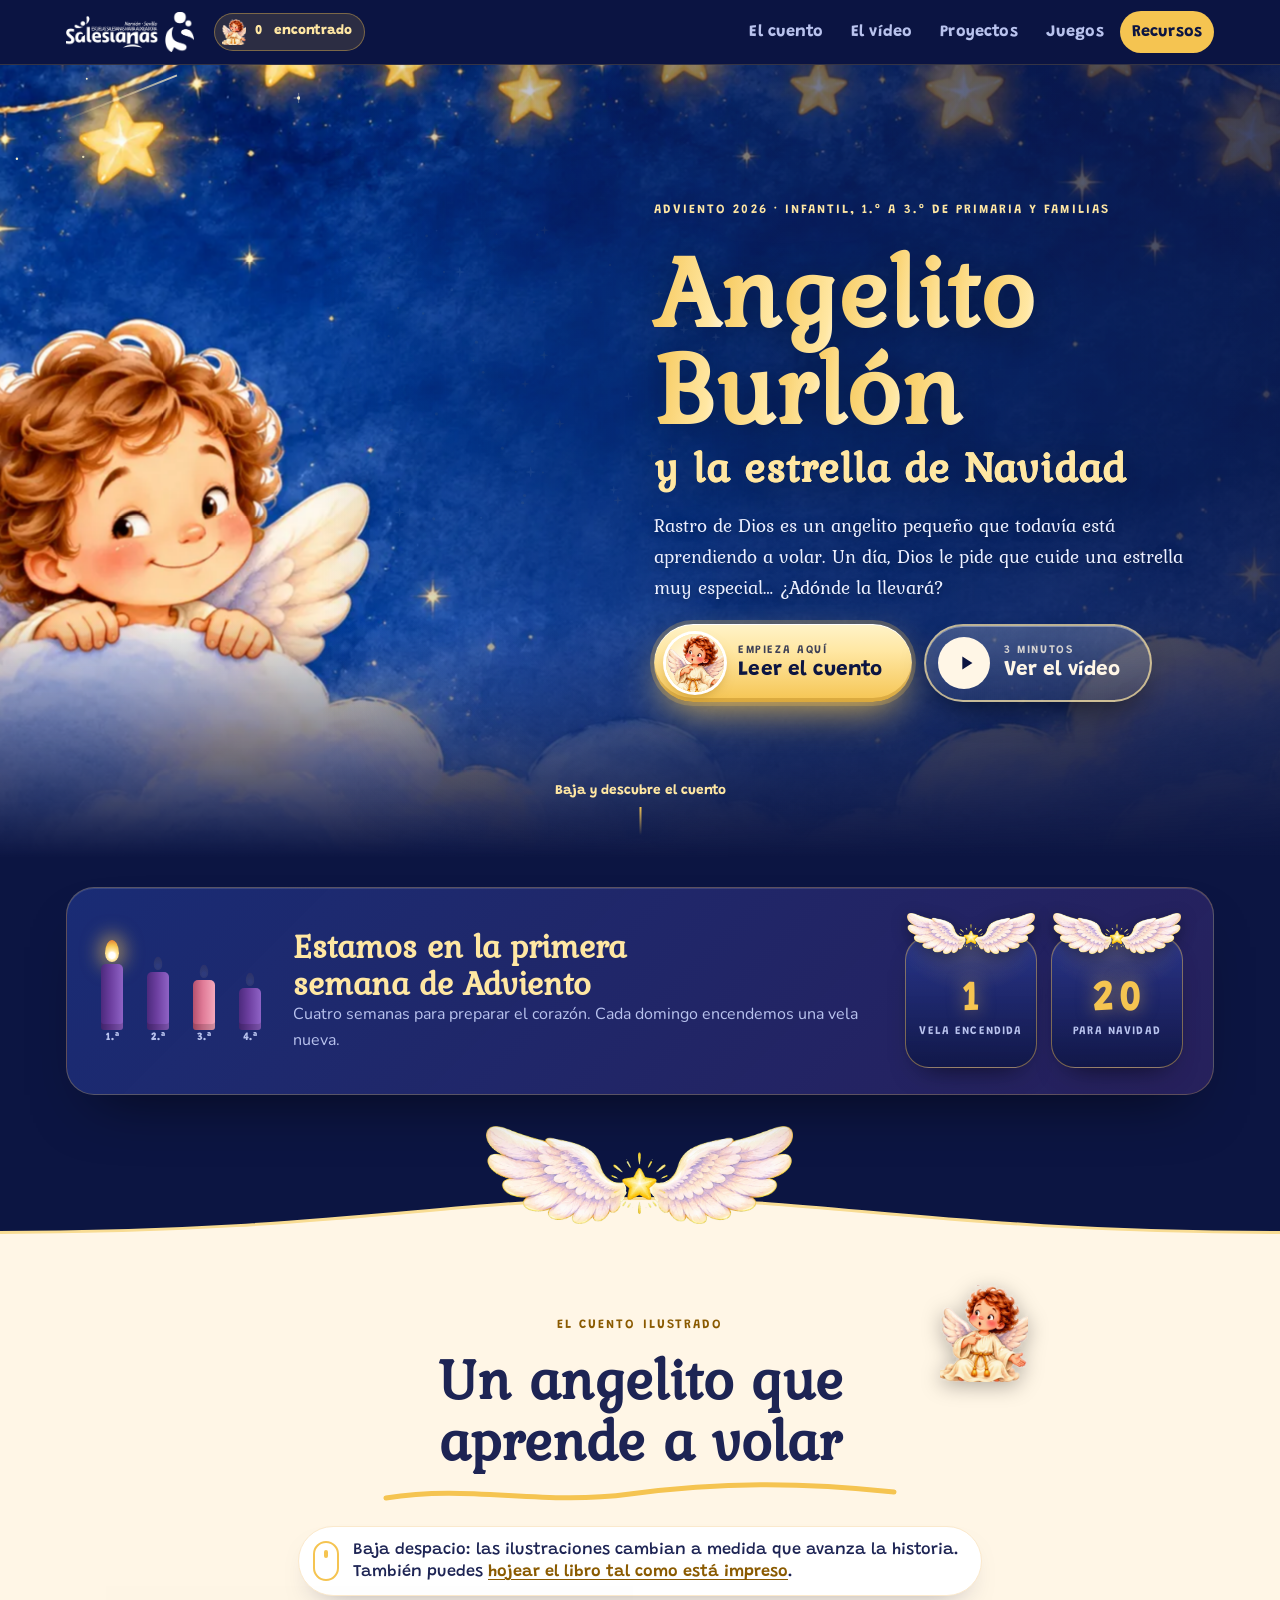
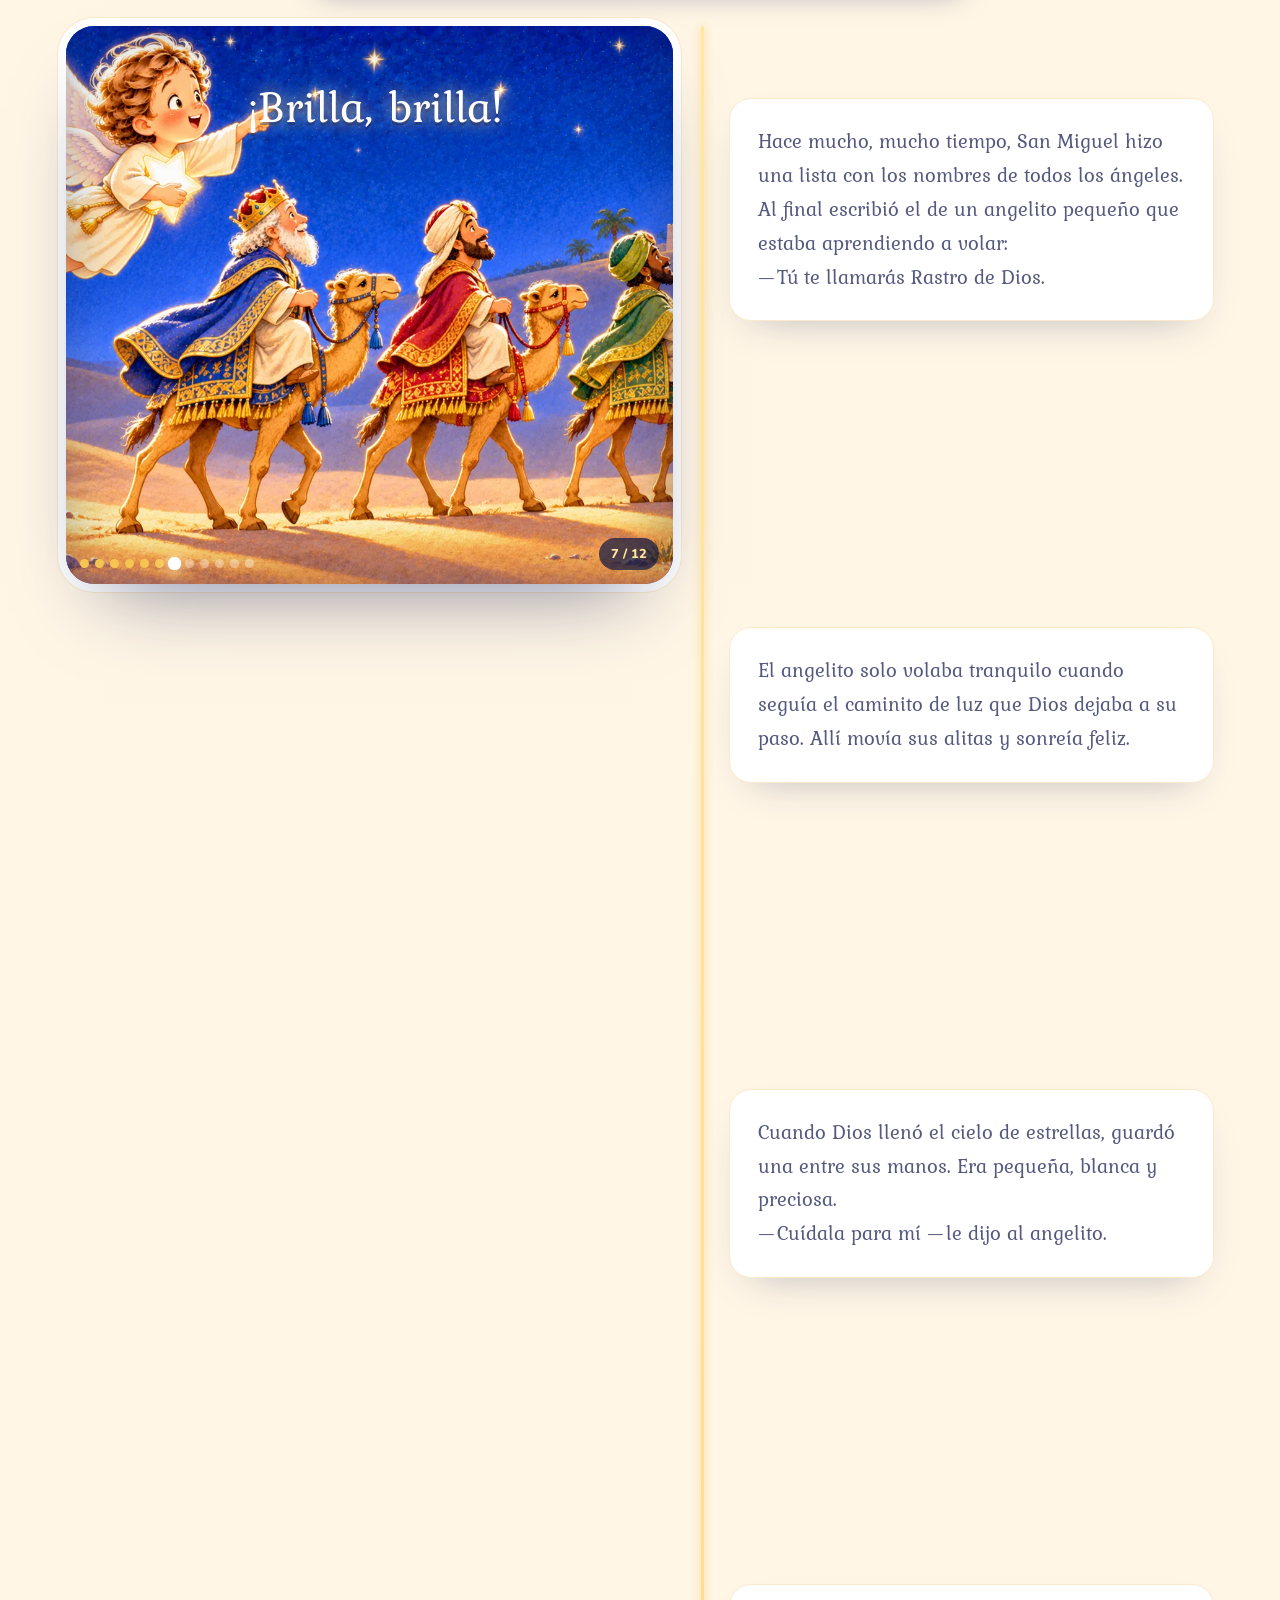
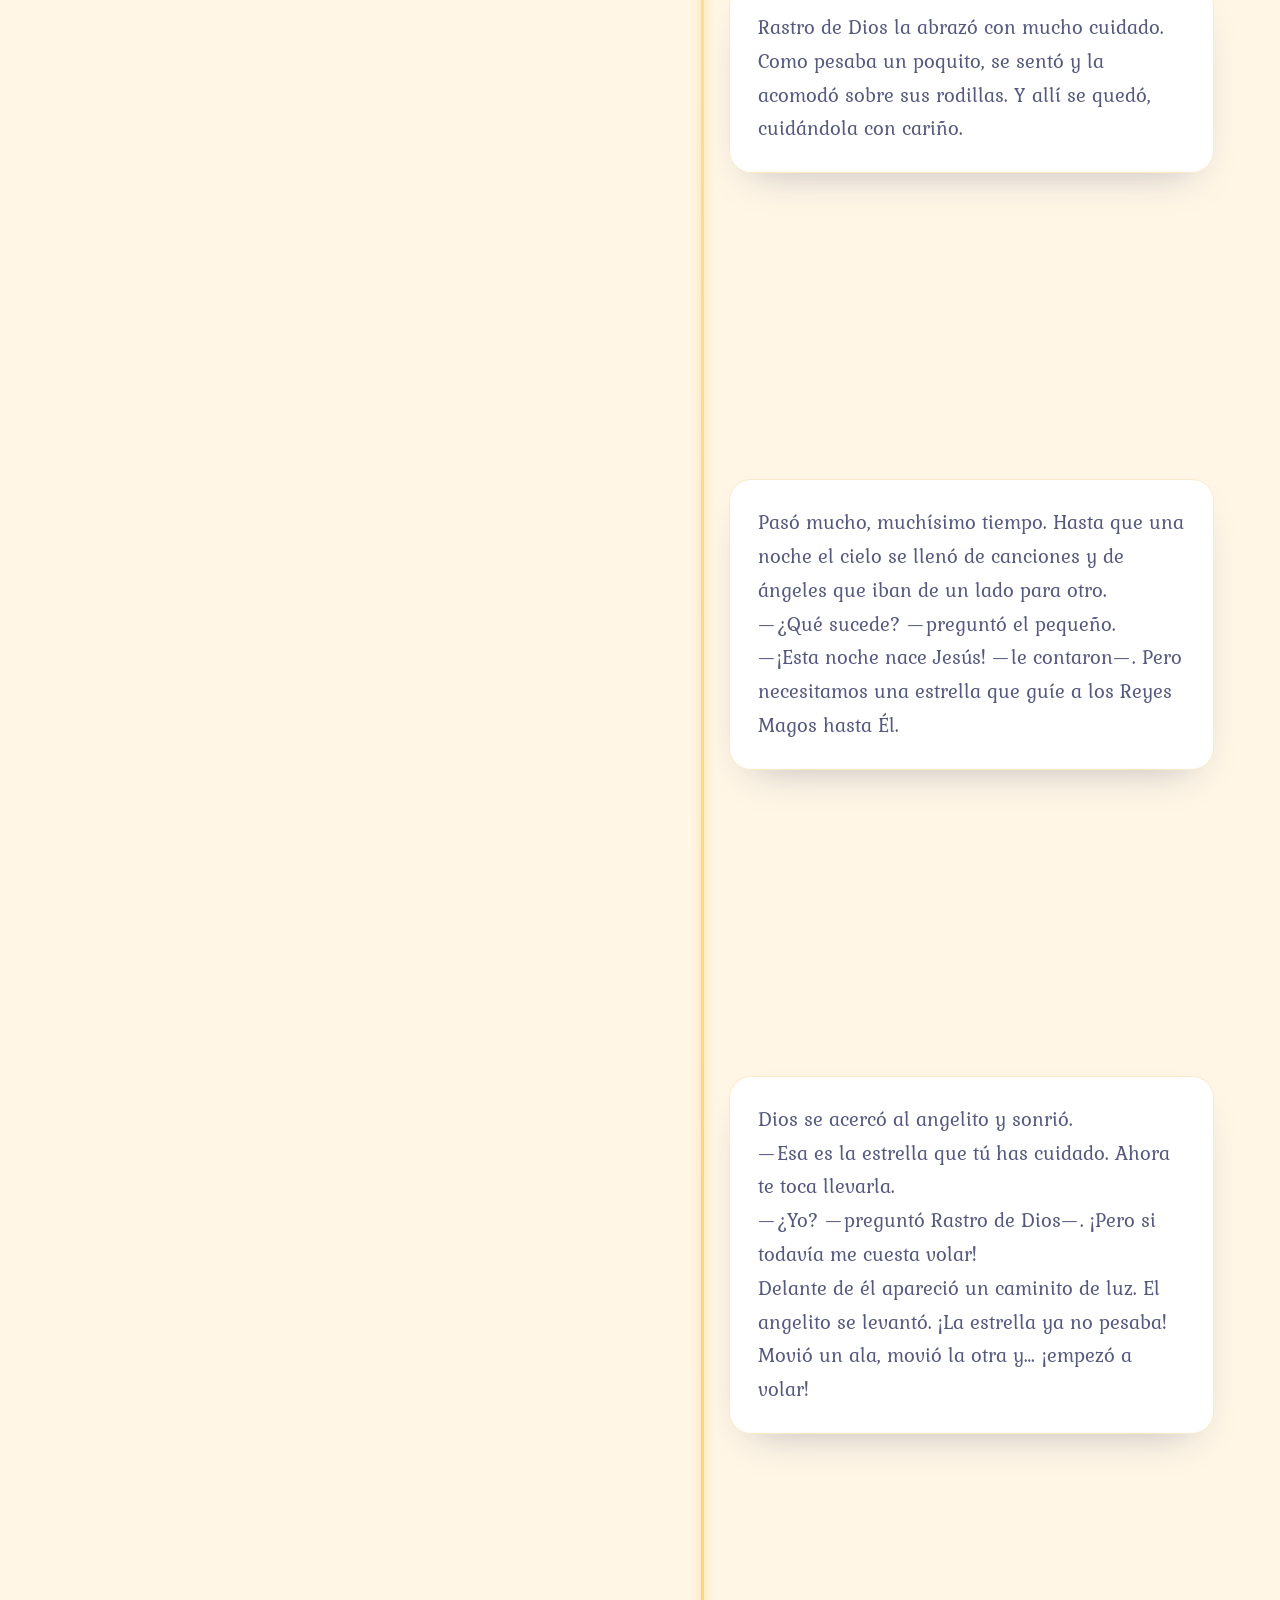
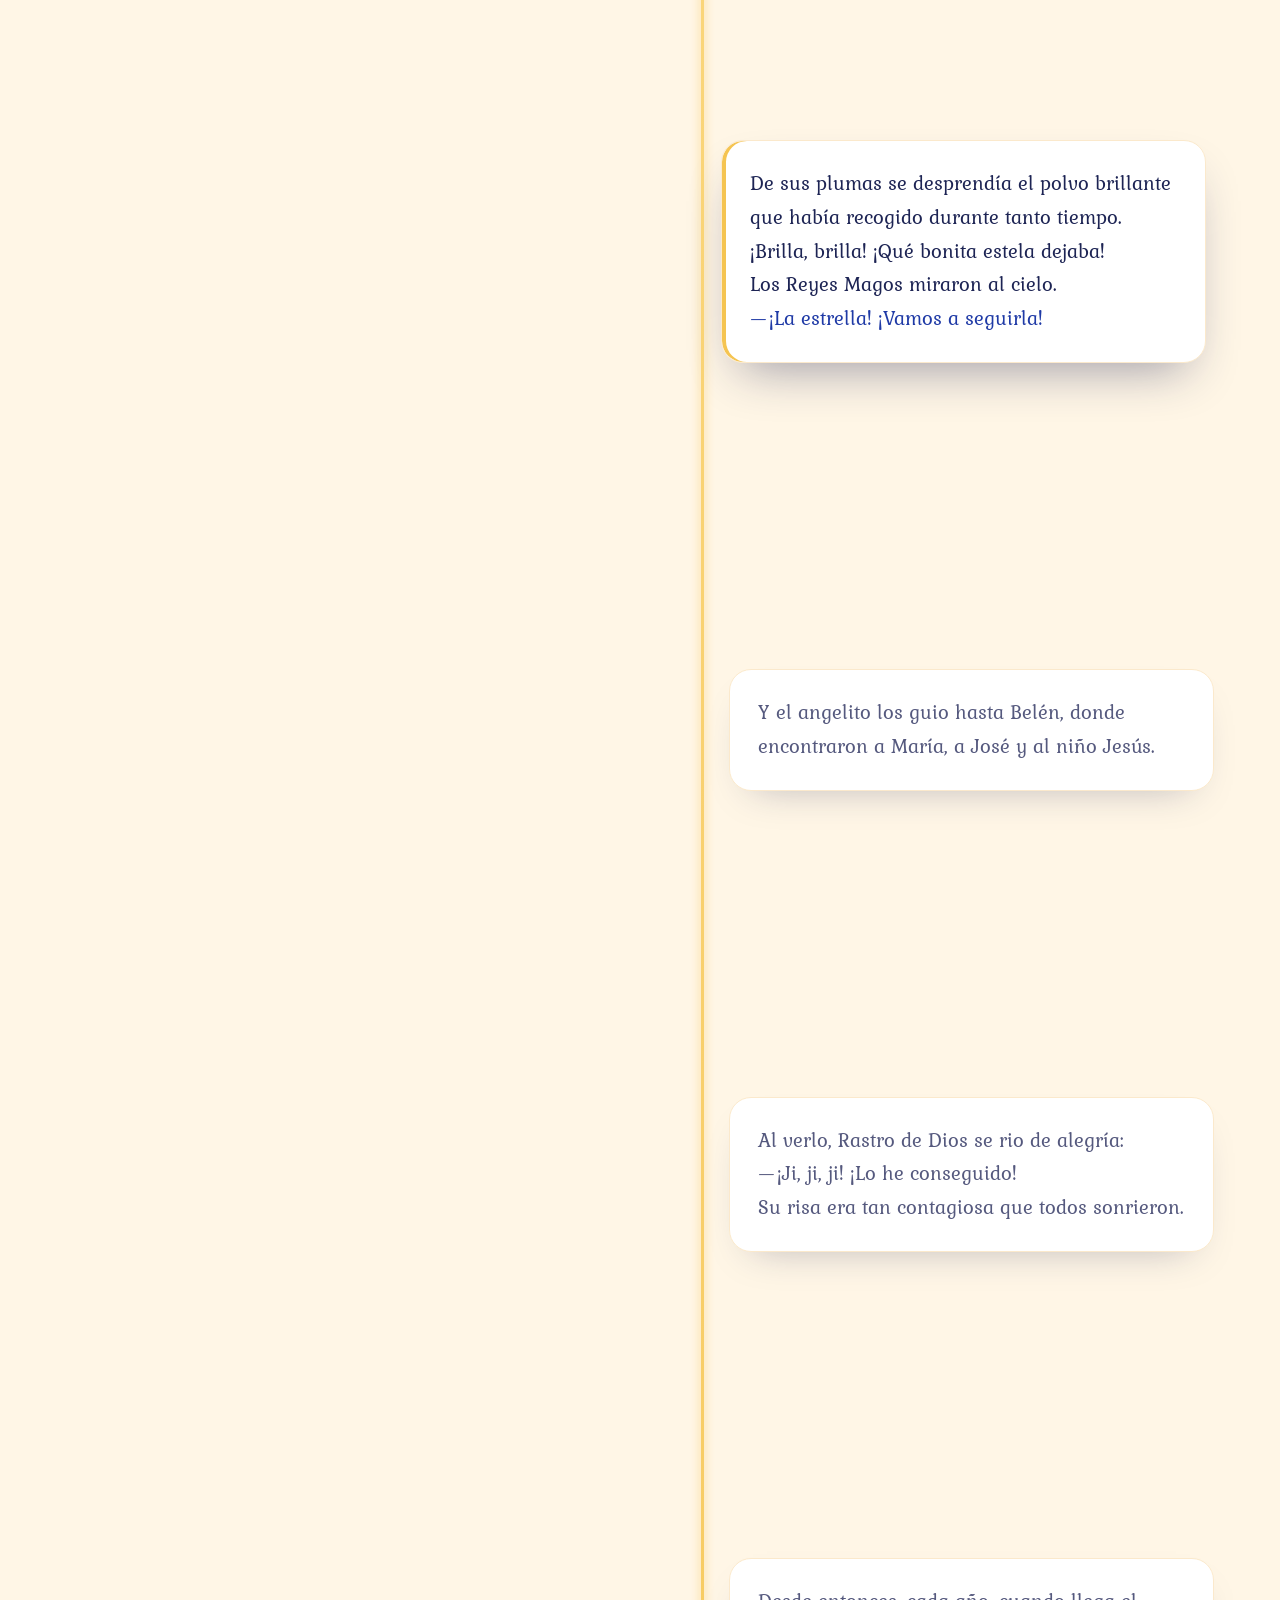
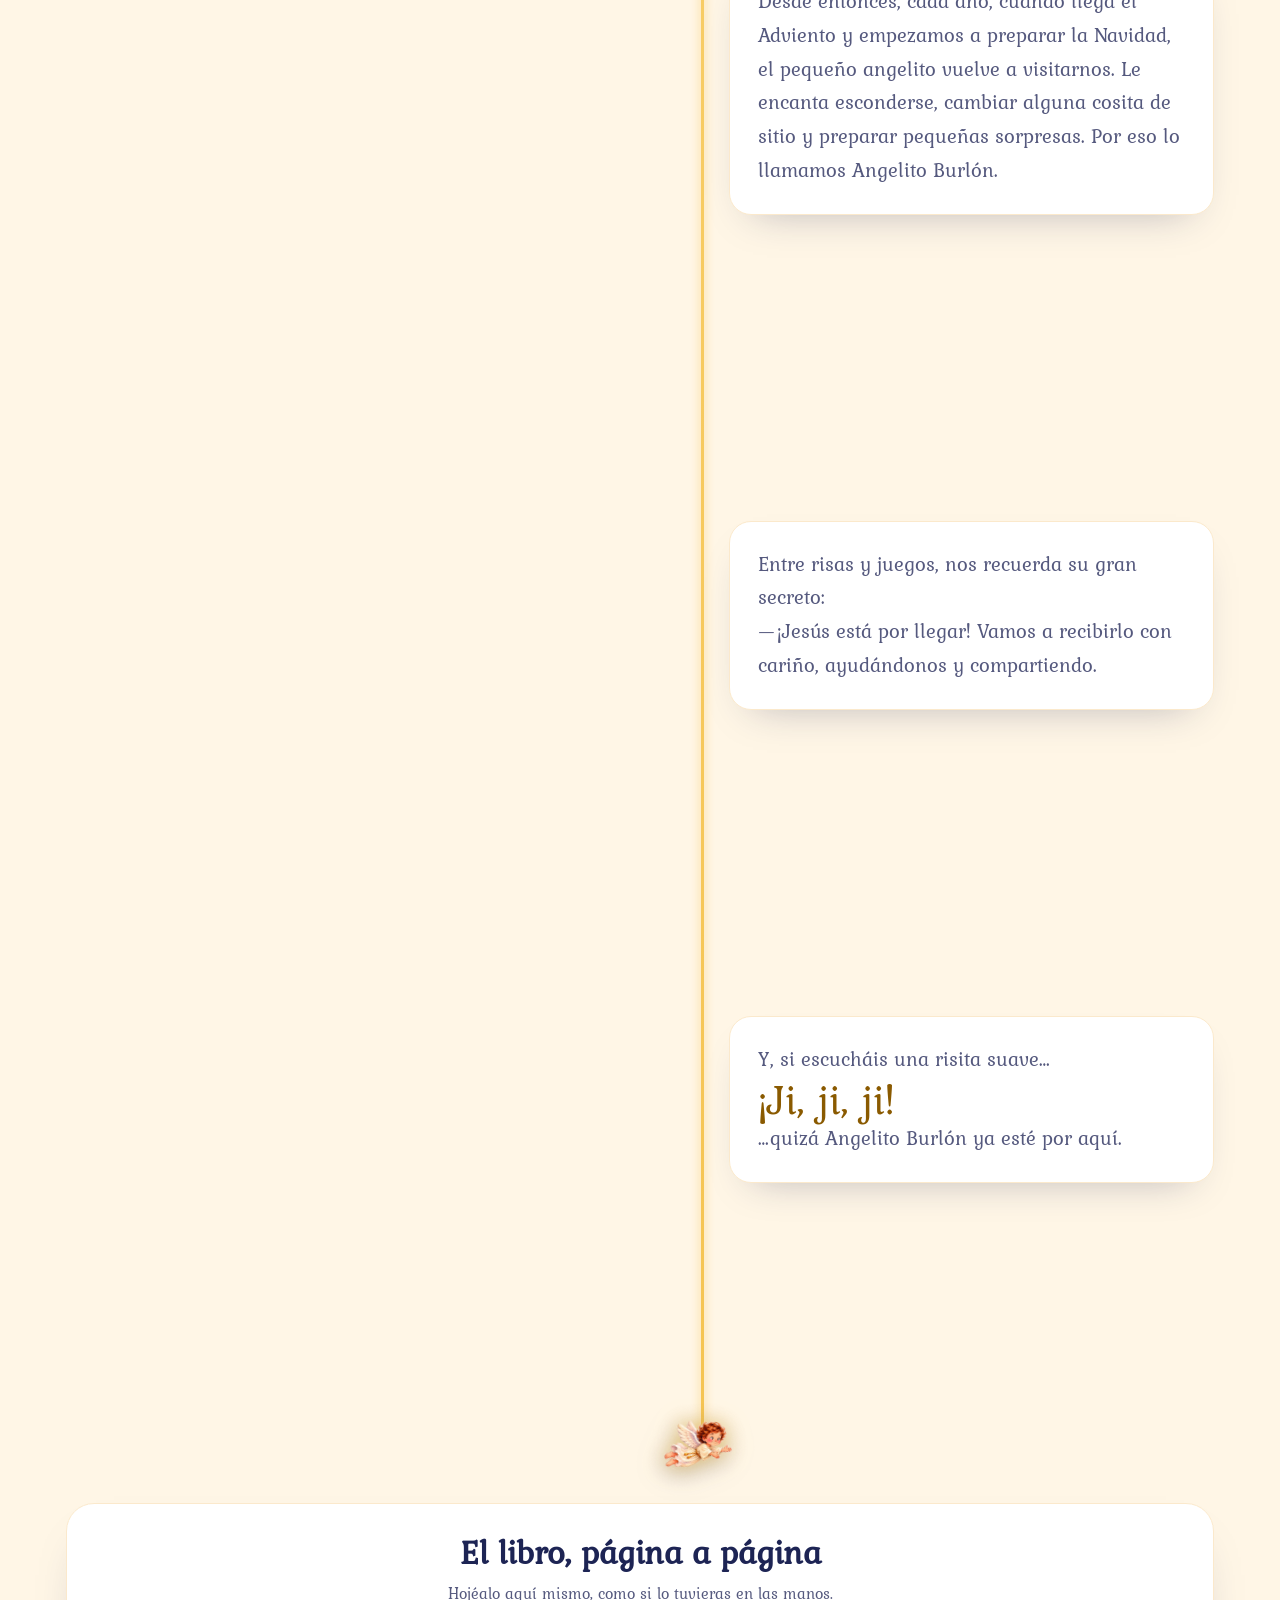
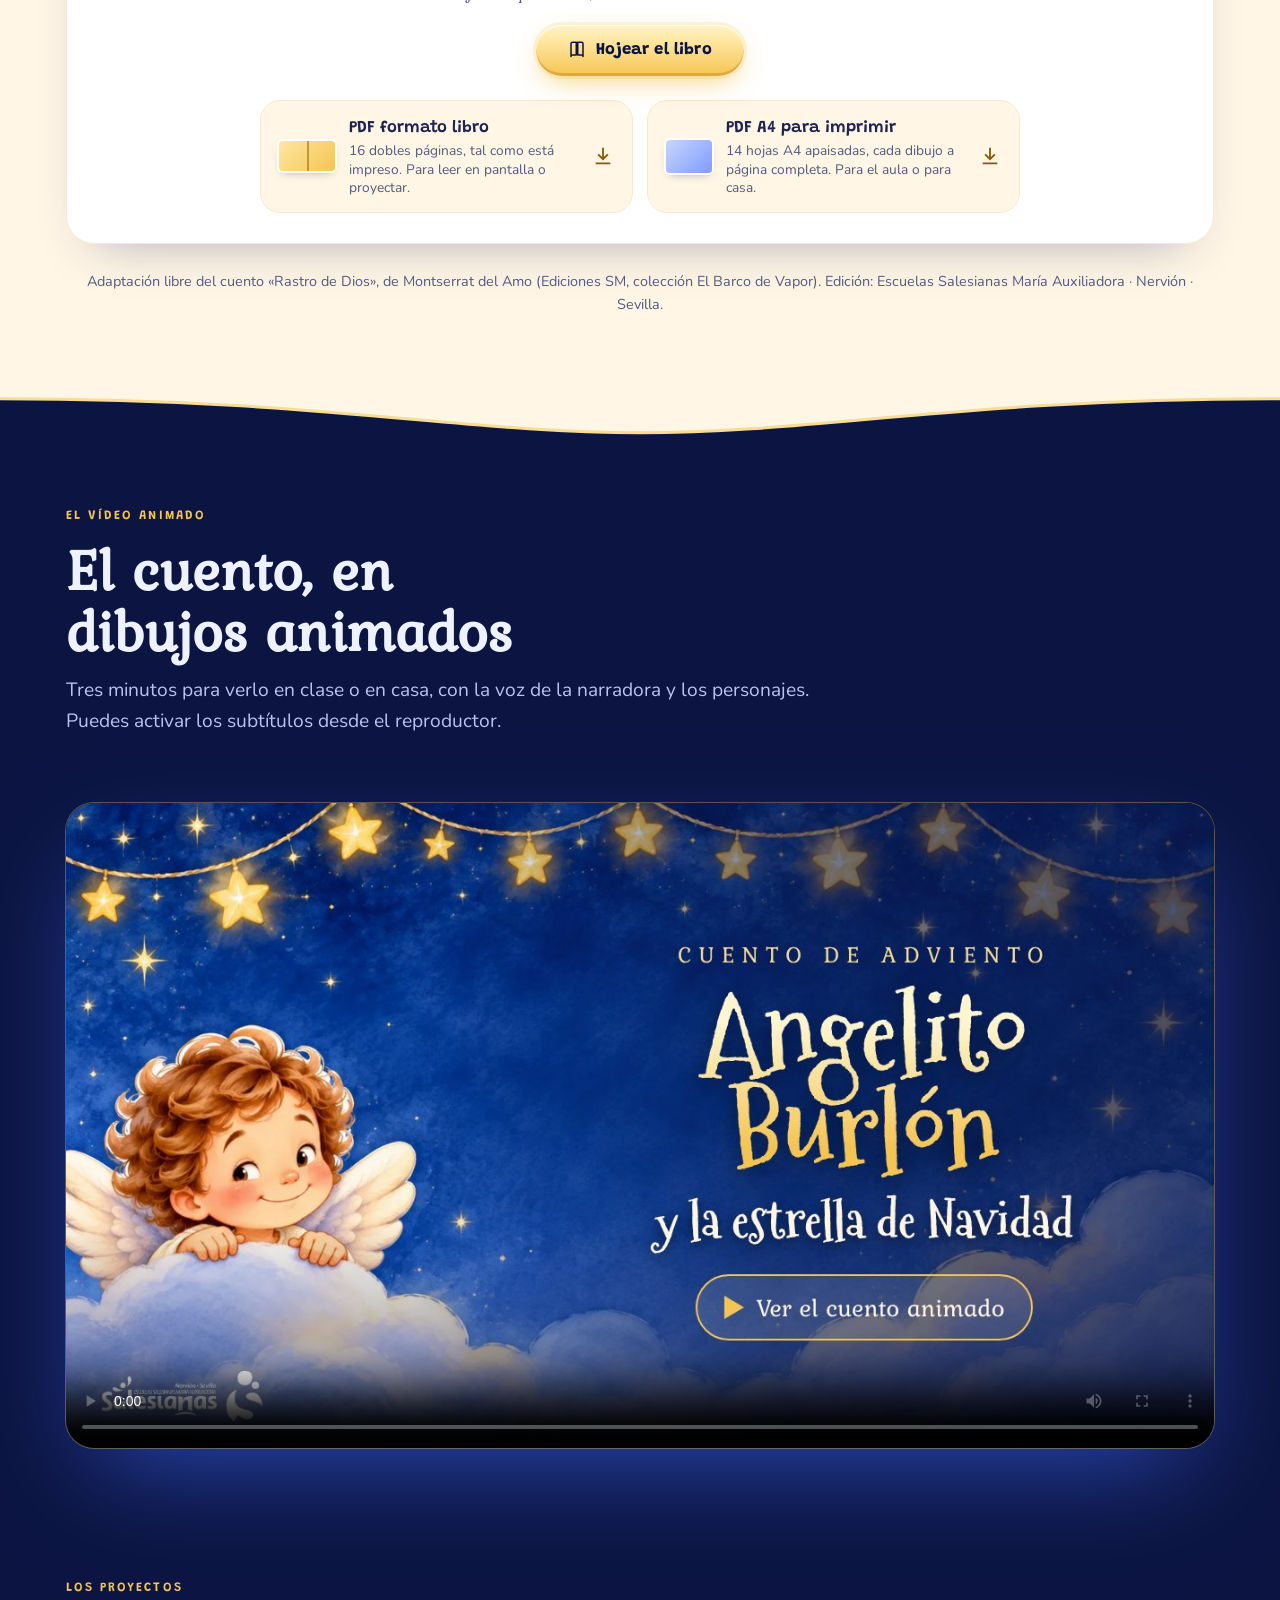
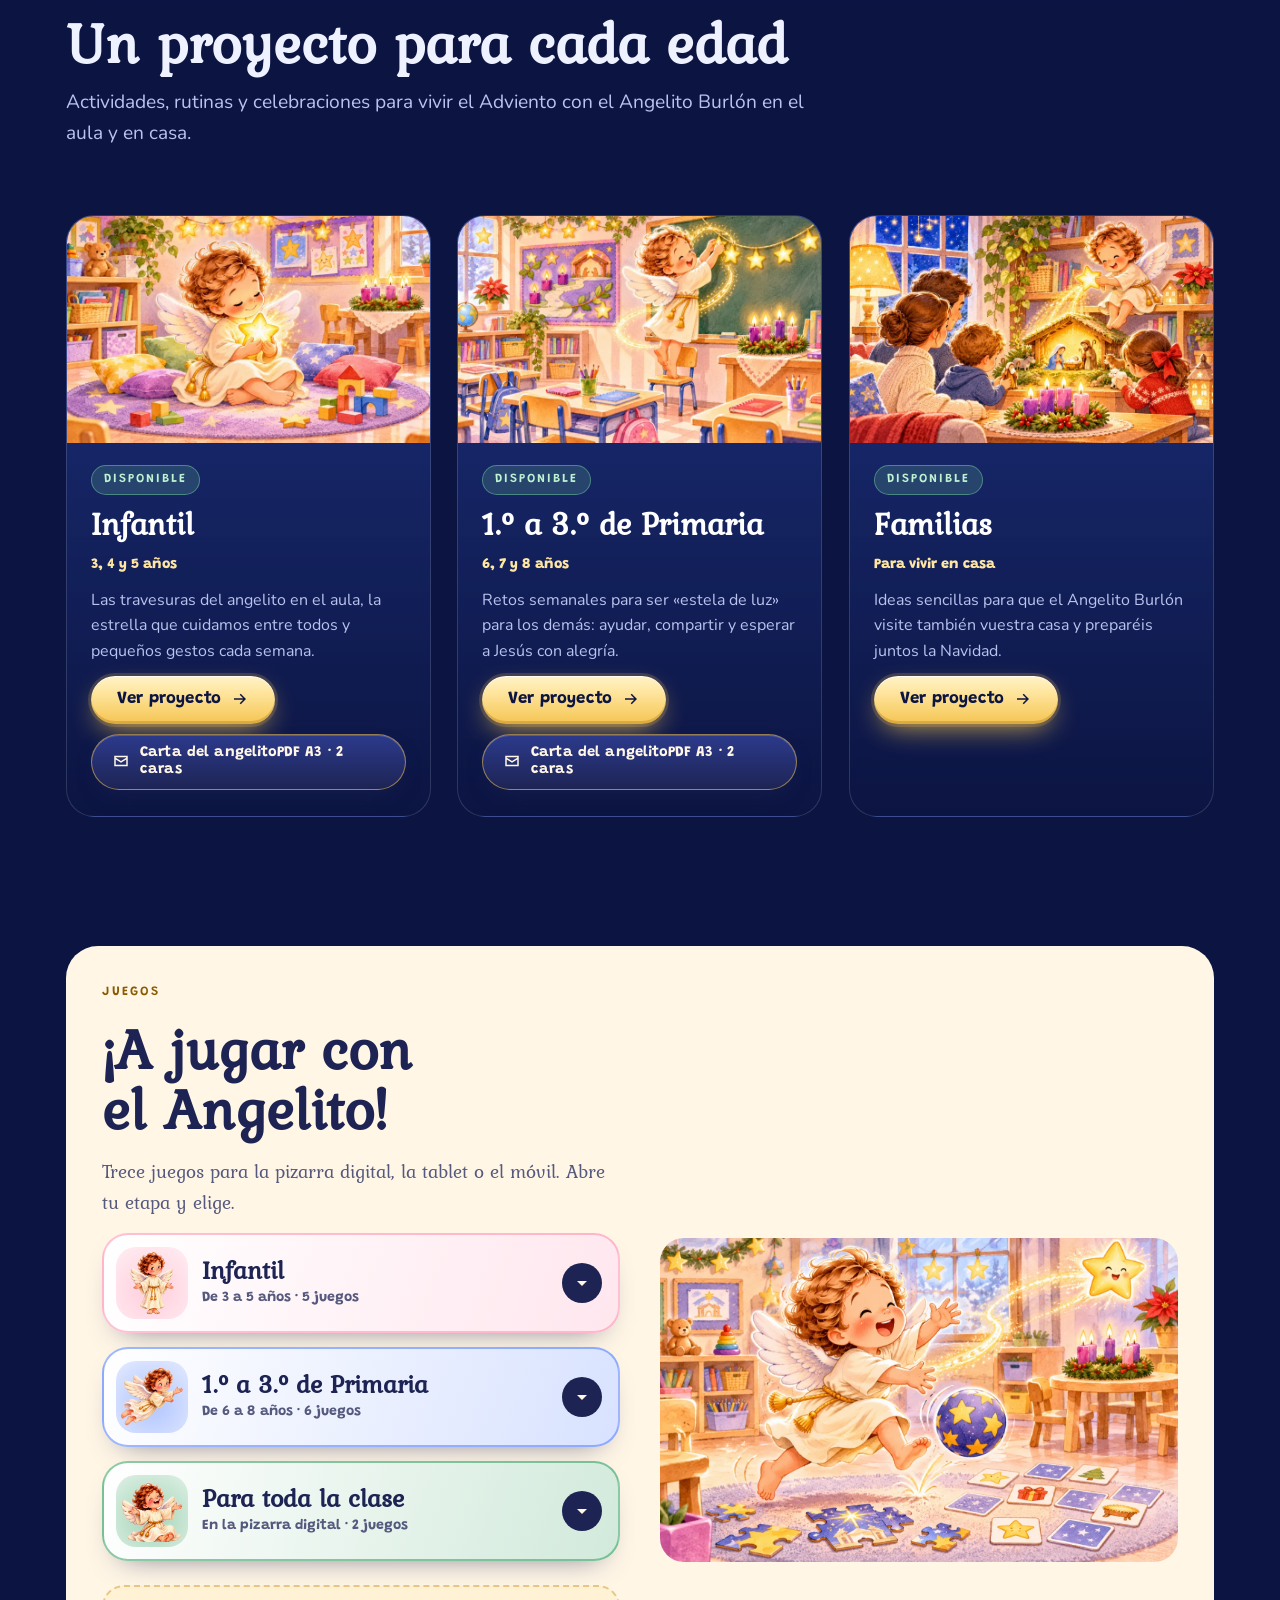
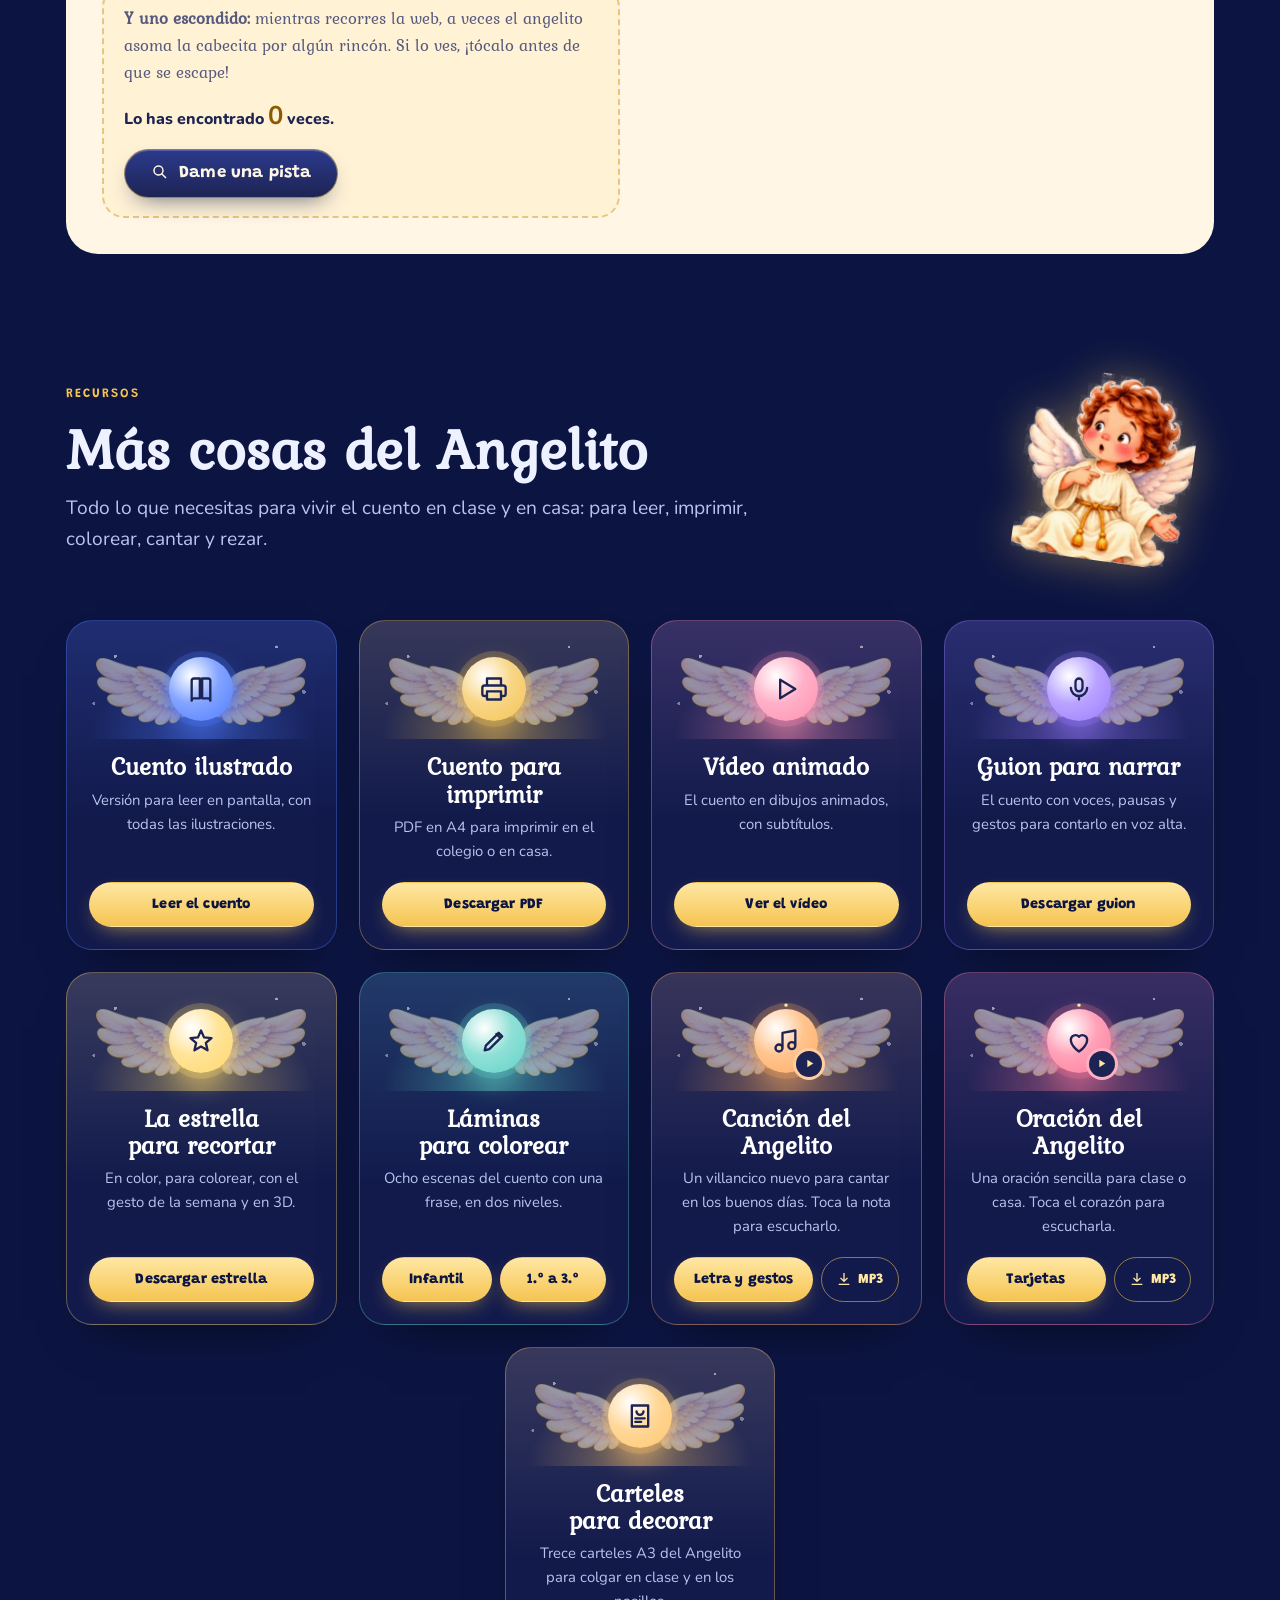
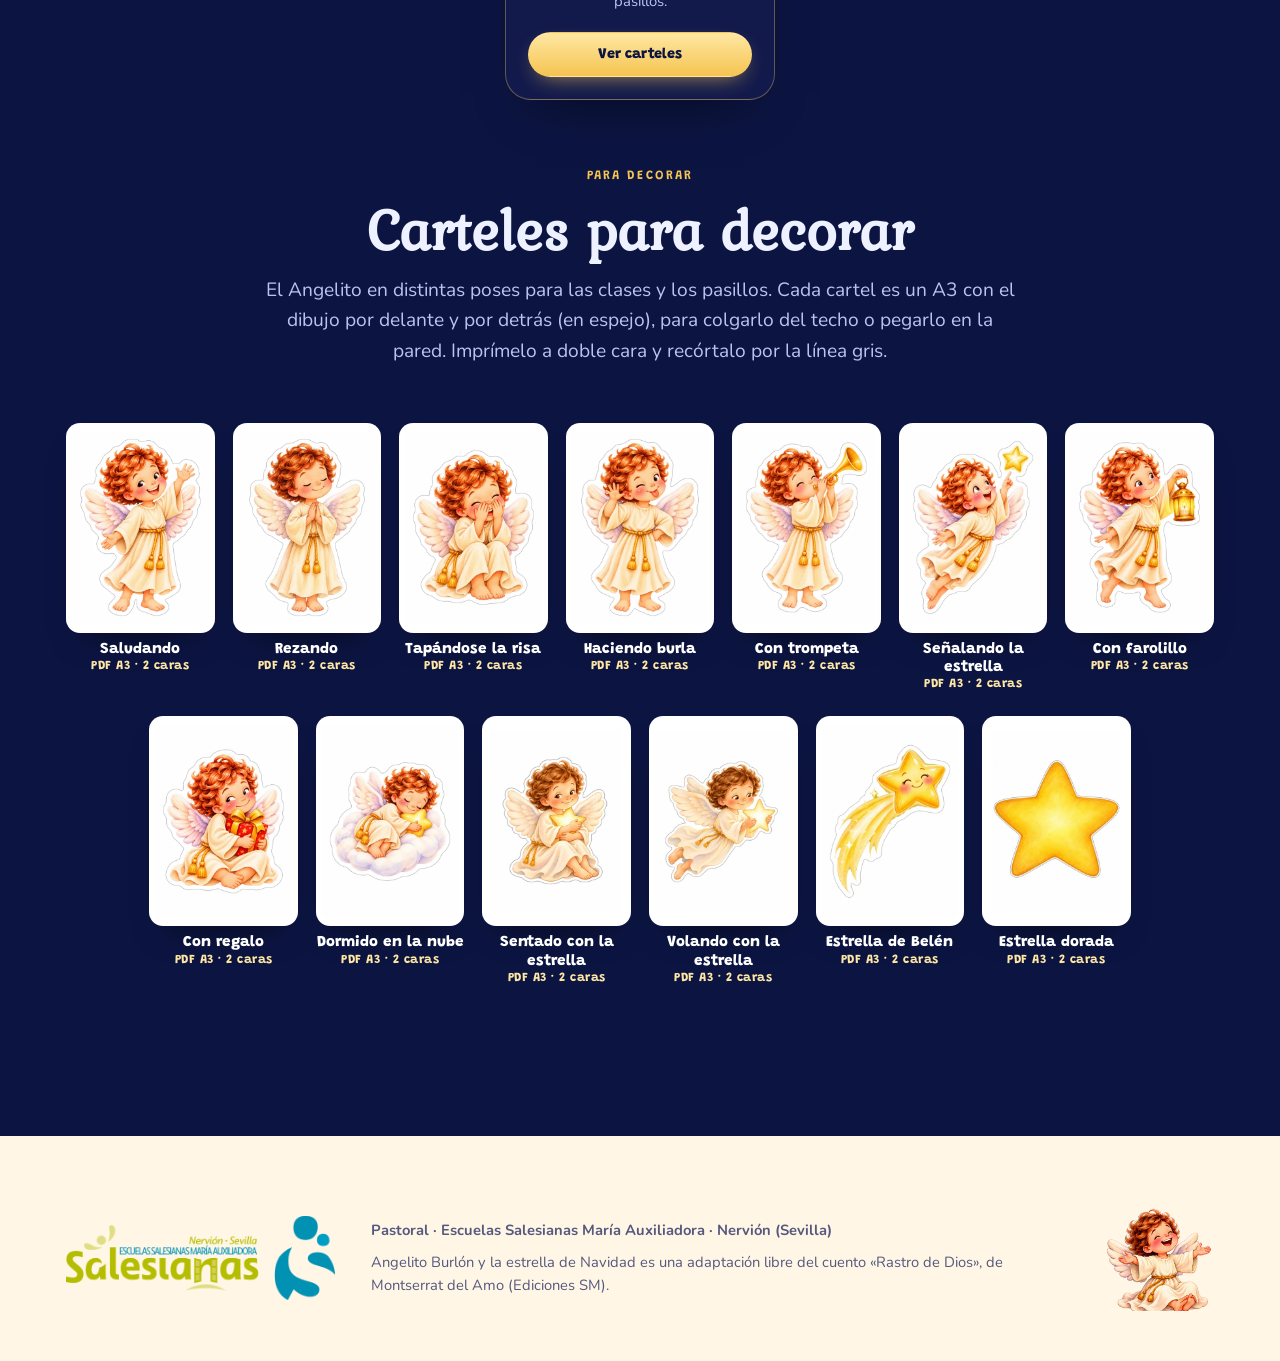
==== commit cf101a99: "Carteles para decorar: 13 carteles A3 a dos caras del Angelito (10 nuevos) con galería en Recursos C" ====
--- a/index.html
+++ b/index.html
@@ -425,6 +425,22 @@
 .rb-ic{flex:0 0 auto;display:inline-flex;align-items:center;gap:6px;padding-inline:14px}
 .rb-ic .ic{width:16px;height:16px;fill:currentColor}
 @media (max-width:700px){.rec-angel{width:84px;top:-20px;right:0;rotate:4deg}}
+/* ---------- carteles para decorar ---------- */
+.carteles{display:grid;gap:26px;margin-top:30px;scroll-margin-top:90px}
+.carteles .cabecera{text-align:center;justify-items:center;margin-inline:auto;max-width:760px}
+.galeria-carteles{--n:7;display:flex;flex-wrap:wrap;justify-content:center;gap:24px 18px}
+.cartel{width:calc((100% - (var(--n) - 1)*18px)/var(--n));display:grid;align-content:start;gap:8px;text-decoration:none;color:#fff;text-align:center;font-family:var(--f-boton);font-weight:800;font-size:.95rem;line-height:1.2}
+.cartel img{width:100%;height:auto;aspect-ratio:420/594;object-fit:contain;background:#fff;border-radius:14px;padding:6px;box-shadow:0 18px 36px -22px rgba(0,0,0,.8);transition:transform .3s cubic-bezier(.3,1.6,.5,1),box-shadow .3s}
+.cartel:hover img{transform:translateY(-6px) rotate(-1.5deg);box-shadow:0 26px 44px -22px rgba(245,196,81,.7)}
+.cartel small{display:block;color:var(--oro-claro);font-weight:700;font-size:.78rem;letter-spacing:.04em}
+@media (max-width:1100px){.galeria-carteles{--n:5}}
+@media (max-width:760px){.galeria-carteles{--n:3}}
+@media (max-width:480px){.galeria-carteles{--n:2;gap:18px 14px}}
+.recursos{display:flex;flex-wrap:wrap;justify-content:center}
+.recursos>.recurso{width:calc((100% - 3*22px)/4)}
+@media (max-width:1180px){.recursos>.recurso{width:calc((100% - 2*22px)/3)}}
+@media (max-width:860px){.recursos>.recurso{width:calc((100% - 22px)/2)}}
+@media (max-width:560px){.recursos>.recurso{width:100%}}
 #recursos{overflow-x:clip}
 .juegos-links{display:grid;gap:12px}
 .grupos-juegos{display:grid;gap:14px}
@@ -652,7 +668,7 @@
           <p>Las travesuras del angelito en el aula, la estrella que cuidamos entre todos y pequeños gestos cada semana.</p>
           <div class="acc">
           <a class="btn btn-oro" href="#" data-enlace="infantil" aria-disabled="true"><span>Ver proyecto</span><svg class="ic" viewBox="0 0 24 24" aria-hidden="true"><path d="M13 5l7 7-7 7-1.4-1.4 4.6-4.6H4v-2h12.2l-4.6-4.6z"/></svg></a>
-          <a class="carta btn btn-tinta" href="#" data-enlace="cartaInfantil" aria-disabled="true"><svg class="ic" viewBox="0 0 24 24" aria-hidden="true"><path d="M3 5h18v14H3zm2 2v.5l7 4.5 7-4.5V7zm0 2.9V17h14V9.9l-7 4.5z"/></svg><span>Carta del angelito</span></a>
+          <a class="carta btn btn-tinta" href="#" data-enlace="cartaInfantil" aria-disabled="true"><svg class="ic" viewBox="0 0 24 24" aria-hidden="true"><path d="M3 5h18v14H3zm2 2v.5l7 4.5 7-4.5V7zm0 2.9V17h14V9.9l-7 4.5z"/></svg><span>Carta del angelito<small>PDF A3 · 2 caras</small></span></a>
           </div>
         </div>
       </article>
@@ -665,7 +681,7 @@
           <p>Retos semanales para ser «estela de luz» para los demás: ayudar, compartir y esperar a Jesús con alegría.</p>
           <div class="acc">
           <a class="btn btn-oro" href="#" data-enlace="primaria" aria-disabled="true"><span>Ver proyecto</span><svg class="ic" viewBox="0 0 24 24" aria-hidden="true"><path d="M13 5l7 7-7 7-1.4-1.4 4.6-4.6H4v-2h12.2l-4.6-4.6z"/></svg></a>
-          <a class="carta btn btn-tinta" href="#" data-enlace="cartaPrimaria" aria-disabled="true"><svg class="ic" viewBox="0 0 24 24" aria-hidden="true"><path d="M3 5h18v14H3zm2 2v.5l7 4.5 7-4.5V7zm0 2.9V17h14V9.9l-7 4.5z"/></svg><span>Carta del angelito</span></a>
+          <a class="carta btn btn-tinta" href="#" data-enlace="cartaPrimaria" aria-disabled="true"><svg class="ic" viewBox="0 0 24 24" aria-hidden="true"><path d="M3 5h18v14H3zm2 2v.5l7 4.5 7-4.5V7zm0 2.9V17h14V9.9l-7 4.5z"/></svg><span>Carta del angelito<small>PDF A3 · 2 caras</small></span></a>
           </div>
         </div>
       </article>
@@ -752,6 +768,30 @@
       <article class="recurso" style="--c:#5fd3c6"><div class="rec-cab"><span class="ico"><svg viewBox="0 0 24 24"><path d="M4 20l4-1 11-11-3-3L5 16zM14 6l3 3"/></svg></span></div><h3>Láminas para colorear</h3><p>Ocho escenas del cuento con una frase, en dos niveles.</p><div class="acciones"><a class="rb rb-oro" href="pdf/Angelito_Burlon_laminas_colorear_Infantil.pdf" target="_blank" rel="noopener">Infantil</a><a class="rb rb-oro" href="pdf/Angelito_Burlon_laminas_colorear_1-3_Primaria.pdf" target="_blank" rel="noopener">1.º a 3.º</a></div></article>
       <article class="recurso" style="--c:#ffab5e"><div class="rec-cab"><button type="button" class="ico repro" data-src="audio/cancion_angelito.mp3" aria-label="Escuchar la canción"><svg viewBox="0 0 24 24"><path d="M9 18V5l11-2v13M9 18a3 3 0 11-3-3 3 3 0 013 3zm11-2a3 3 0 11-3-3 3 3 0 013 3z"/></svg><span class="play-badge" aria-hidden="true"><svg viewBox="0 0 24 24" class="i-play"><path d="M8 5l11 7-11 7z"/></svg><svg viewBox="0 0 24 24" class="i-pausa"><path d="M7 5h4v14H7zM13 5h4v14h-4z"/></svg></span><svg class="anillo" viewBox="0 0 70 70" aria-hidden="true"><circle cx="35" cy="35" r="33"/></svg></button></div><h3>Canción del Angelito</h3><p>Un villancico nuevo para cantar en los buenos días. Toca la nota para escucharlo.</p><div class="acciones"><a class="rb rb-oro" href="pdf/Angelito_Burlon_cancion_letra.pdf" target="_blank" rel="noopener">Letra y gestos</a><a class="rb rb-ic" href="audio/cancion_angelito.mp3" download aria-label="Descargar el audio de la canción" title="Descargar audio"><svg class="ic" viewBox="0 0 24 24" aria-hidden="true"><path d="M11 3h2v10.2l3.6-3.6 1.4 1.4-6 6-6-6 1.4-1.4 3.6 3.6zM4 19h16v2H4z"/></svg>MP3</a></div></article>
       <article class="recurso" style="--c:#ff7a9a"><div class="rec-cab"><button type="button" class="ico repro" data-src="audio/oracion_angelito.mp3" aria-label="Escuchar la oración"><svg viewBox="0 0 24 24"><path d="M12 21s-7-4.4-7-10a4 4 0 017-2.6A4 4 0 0119 11c0 5.6-7 10-7 10z"/></svg><span class="play-badge" aria-hidden="true"><svg viewBox="0 0 24 24" class="i-play"><path d="M8 5l11 7-11 7z"/></svg><svg viewBox="0 0 24 24" class="i-pausa"><path d="M7 5h4v14H7zM13 5h4v14h-4z"/></svg></span><svg class="anillo" viewBox="0 0 70 70" aria-hidden="true"><circle cx="35" cy="35" r="33"/></svg></button></div><h3>Oración del Angelito</h3><p>Una oración sencilla para clase o casa. Toca el corazón para escucharla.</p><div class="acciones"><a class="rb rb-oro" href="pdf/Angelito_Burlon_oracion.pdf" target="_blank" rel="noopener">Tarjetas</a><a class="rb rb-ic" href="audio/oracion_angelito.mp3" download aria-label="Descargar el audio de la oración" title="Descargar audio"><svg class="ic" viewBox="0 0 24 24" aria-hidden="true"><path d="M11 3h2v10.2l3.6-3.6 1.4 1.4-6 6-6-6 1.4-1.4 3.6 3.6zM4 19h16v2H4z"/></svg>MP3</a></div></article>
+      <article class="recurso" style="--c:#ffc66b"><div class="rec-cab"><span class="ico"><svg viewBox="0 0 24 24"><path d="M5 3h14v18H5zM9 8a3 3 0 006 0M8 14h8M8 17h5"/></svg></span></div><h3>Carteles para decorar</h3><p>Trece carteles A3 del Angelito para colgar en clase y en los pasillos.</p><div class="acciones"><a class="rb rb-oro" href="#carteles">Ver carteles</a></div></article>
+    </div>
+
+    <div class="carteles" id="carteles">
+      <div class="cabecera">
+        <span class="eyebrow">Para decorar</span>
+        <h2 class="titulo-sec">Carteles para decorar</h2>
+        <p>El Angelito en distintas poses para las clases y los pasillos. Cada cartel es un A3 con el dibujo por delante y por detrás (en espejo), para colgarlo del techo o pegarlo en la pared. Imprímelo a doble cara y recórtalo por la línea gris.</p>
+      </div>
+      <div class="galeria-carteles">
+        <a class="cartel" href="pdf/carteles/Cartel_A3_angelito-saludando.pdf" target="_blank" rel="noopener"><img src="img/carteles/angelito-saludando.webp" alt="Cartel: Saludando" width="420" height="594" loading="lazy"><span>Saludando<small>PDF A3 · 2 caras</small></span></a>
+        <a class="cartel" href="pdf/carteles/Cartel_A3_angelito-rezando.pdf" target="_blank" rel="noopener"><img src="img/carteles/angelito-rezando.webp" alt="Cartel: Rezando" width="420" height="594" loading="lazy"><span>Rezando<small>PDF A3 · 2 caras</small></span></a>
+        <a class="cartel" href="pdf/carteles/Cartel_A3_angelito-tapandose-la-risa.pdf" target="_blank" rel="noopener"><img src="img/carteles/angelito-tapandose-la-risa.webp" alt="Cartel: Tapándose la risa" width="420" height="594" loading="lazy"><span>Tapándose la risa<small>PDF A3 · 2 caras</small></span></a>
+        <a class="cartel" href="pdf/carteles/Cartel_A3_angelito-burlon-haciendo-burla.pdf" target="_blank" rel="noopener"><img src="img/carteles/angelito-burlon-haciendo-burla.webp" alt="Cartel: Haciendo burla" width="420" height="594" loading="lazy"><span>Haciendo burla<small>PDF A3 · 2 caras</small></span></a>
+        <a class="cartel" href="pdf/carteles/Cartel_A3_angelito-con-trompeta.pdf" target="_blank" rel="noopener"><img src="img/carteles/angelito-con-trompeta.webp" alt="Cartel: Con trompeta" width="420" height="594" loading="lazy"><span>Con trompeta<small>PDF A3 · 2 caras</small></span></a>
+        <a class="cartel" href="pdf/carteles/Cartel_A3_angelito-senalando-la-estrella.pdf" target="_blank" rel="noopener"><img src="img/carteles/angelito-senalando-la-estrella.webp" alt="Cartel: Señalando la estrella" width="420" height="594" loading="lazy"><span>Señalando la estrella<small>PDF A3 · 2 caras</small></span></a>
+        <a class="cartel" href="pdf/carteles/Cartel_A3_angelito-con-farolillo.pdf" target="_blank" rel="noopener"><img src="img/carteles/angelito-con-farolillo.webp" alt="Cartel: Con farolillo" width="420" height="594" loading="lazy"><span>Con farolillo<small>PDF A3 · 2 caras</small></span></a>
+        <a class="cartel" href="pdf/carteles/Cartel_A3_angelito-con-regalo.pdf" target="_blank" rel="noopener"><img src="img/carteles/angelito-con-regalo.webp" alt="Cartel: Con regalo" width="420" height="594" loading="lazy"><span>Con regalo<small>PDF A3 · 2 caras</small></span></a>
+        <a class="cartel" href="pdf/carteles/Cartel_A3_angelito-dormido-en-la-nube.pdf" target="_blank" rel="noopener"><img src="img/carteles/angelito-dormido-en-la-nube.webp" alt="Cartel: Dormido en la nube" width="420" height="594" loading="lazy"><span>Dormido en la nube<small>PDF A3 · 2 caras</small></span></a>
+        <a class="cartel" href="pdf/carteles/Cartel_A3_angelito-sentado.pdf" target="_blank" rel="noopener"><img src="img/carteles/angelito-sentado.webp" alt="Cartel: Sentado con la estrella" width="420" height="594" loading="lazy"><span>Sentado con la estrella<small>PDF A3 · 2 caras</small></span></a>
+        <a class="cartel" href="pdf/carteles/Cartel_A3_angelito-volando.pdf" target="_blank" rel="noopener"><img src="img/carteles/angelito-volando.webp" alt="Cartel: Volando con la estrella" width="420" height="594" loading="lazy"><span>Volando con la estrella<small>PDF A3 · 2 caras</small></span></a>
+        <a class="cartel" href="pdf/carteles/Cartel_A3_estrella-de-belen.pdf" target="_blank" rel="noopener"><img src="img/carteles/estrella-de-belen.webp" alt="Cartel: Estrella de Belén" width="420" height="594" loading="lazy"><span>Estrella de Belén<small>PDF A3 · 2 caras</small></span></a>
+        <a class="cartel" href="pdf/carteles/Cartel_A3_estrella-dorada.pdf" target="_blank" rel="noopener"><img src="img/carteles/estrella-dorada.webp" alt="Cartel: Estrella dorada" width="420" height="594" loading="lazy"><span>Estrella dorada<small>PDF A3 · 2 caras</small></span></a>
+      </div>
     </div>
     <img class="rec-angel" src="img/personaje/angelito-yo.webp" alt="" loading="lazy" aria-hidden="true">
   </div>
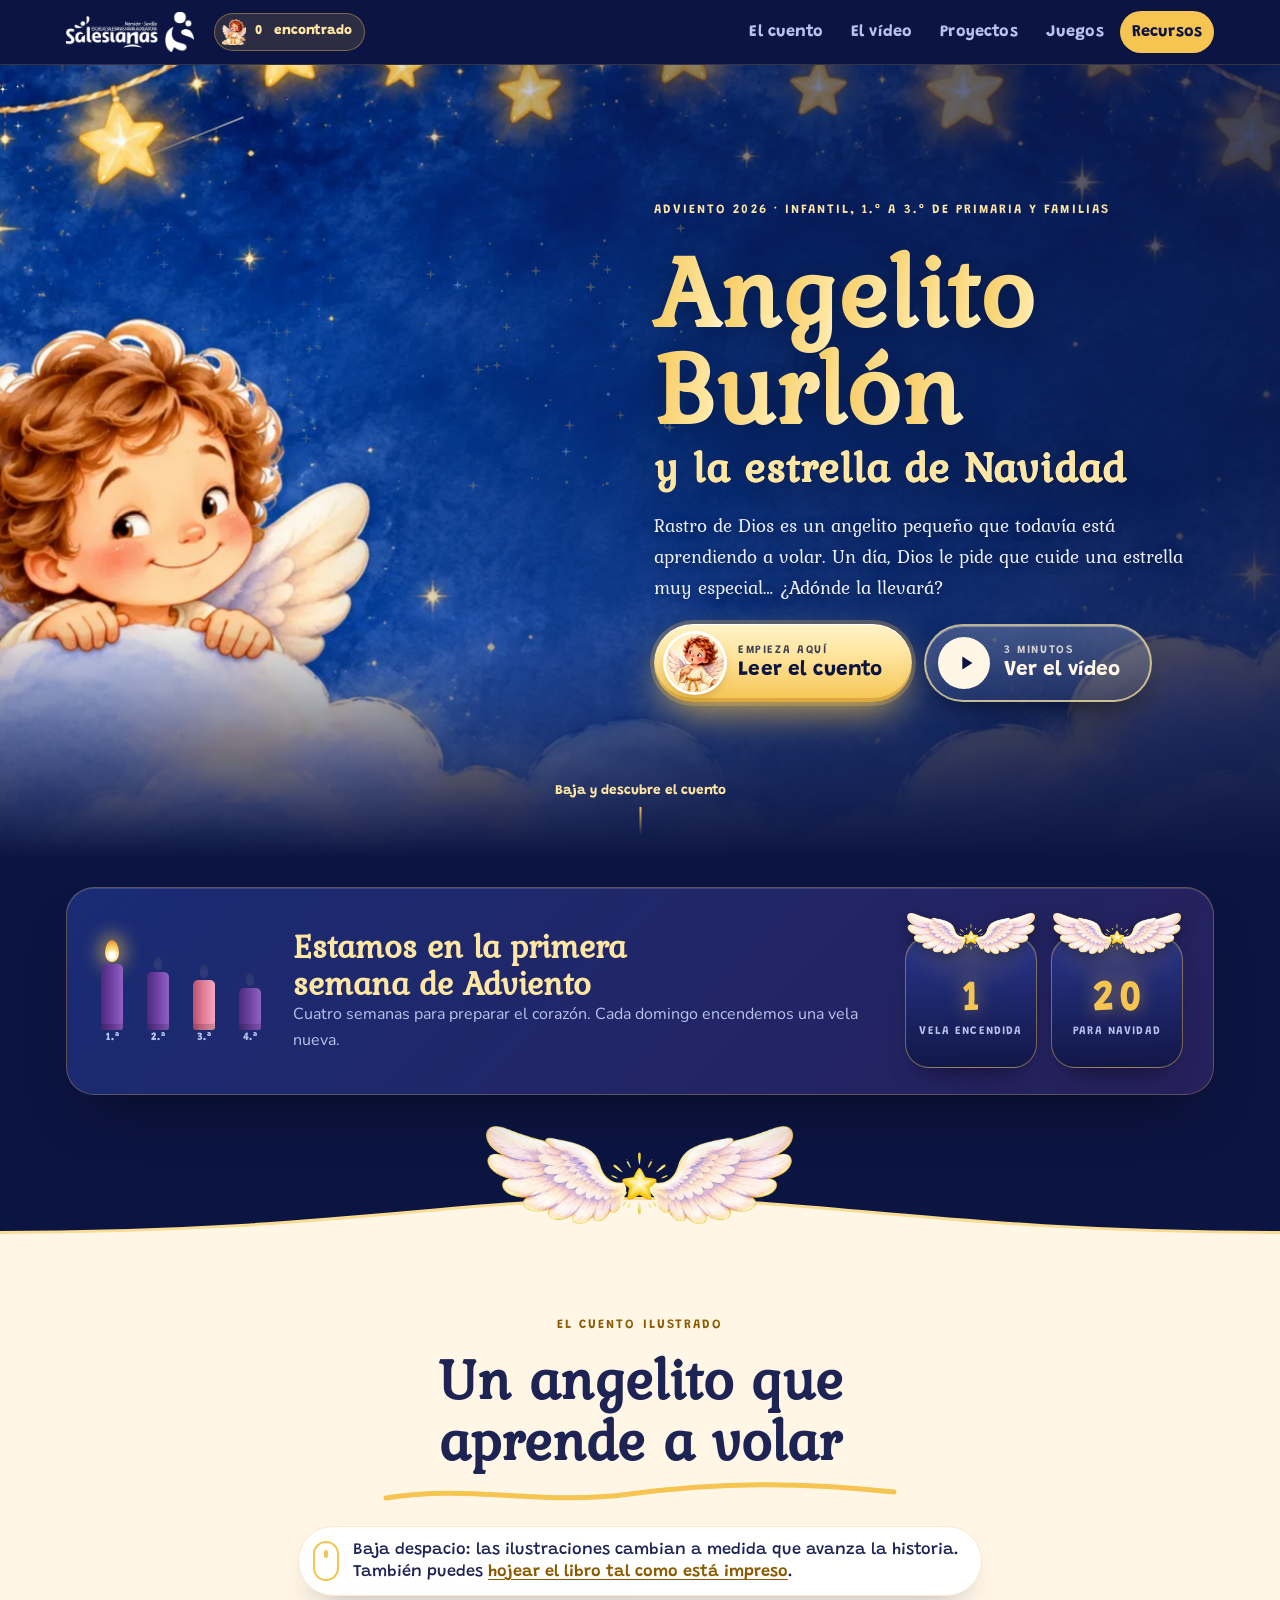
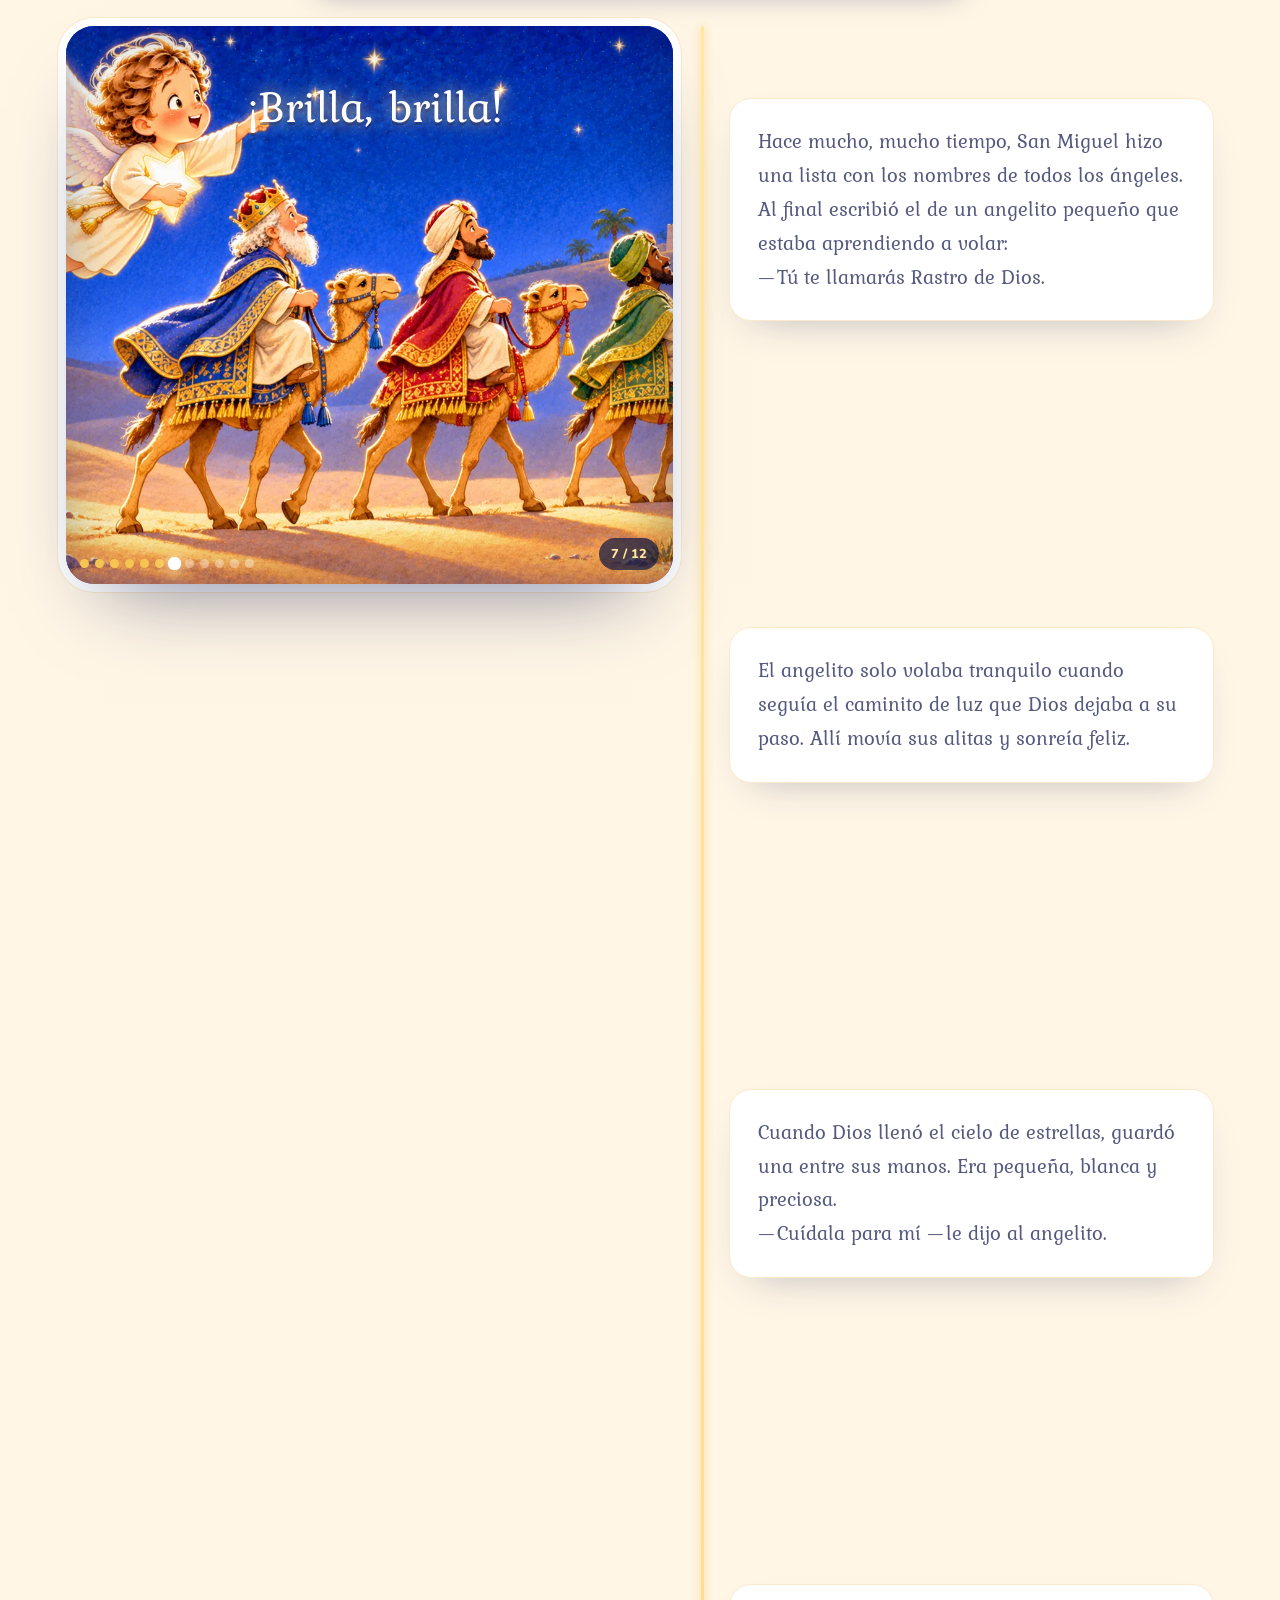
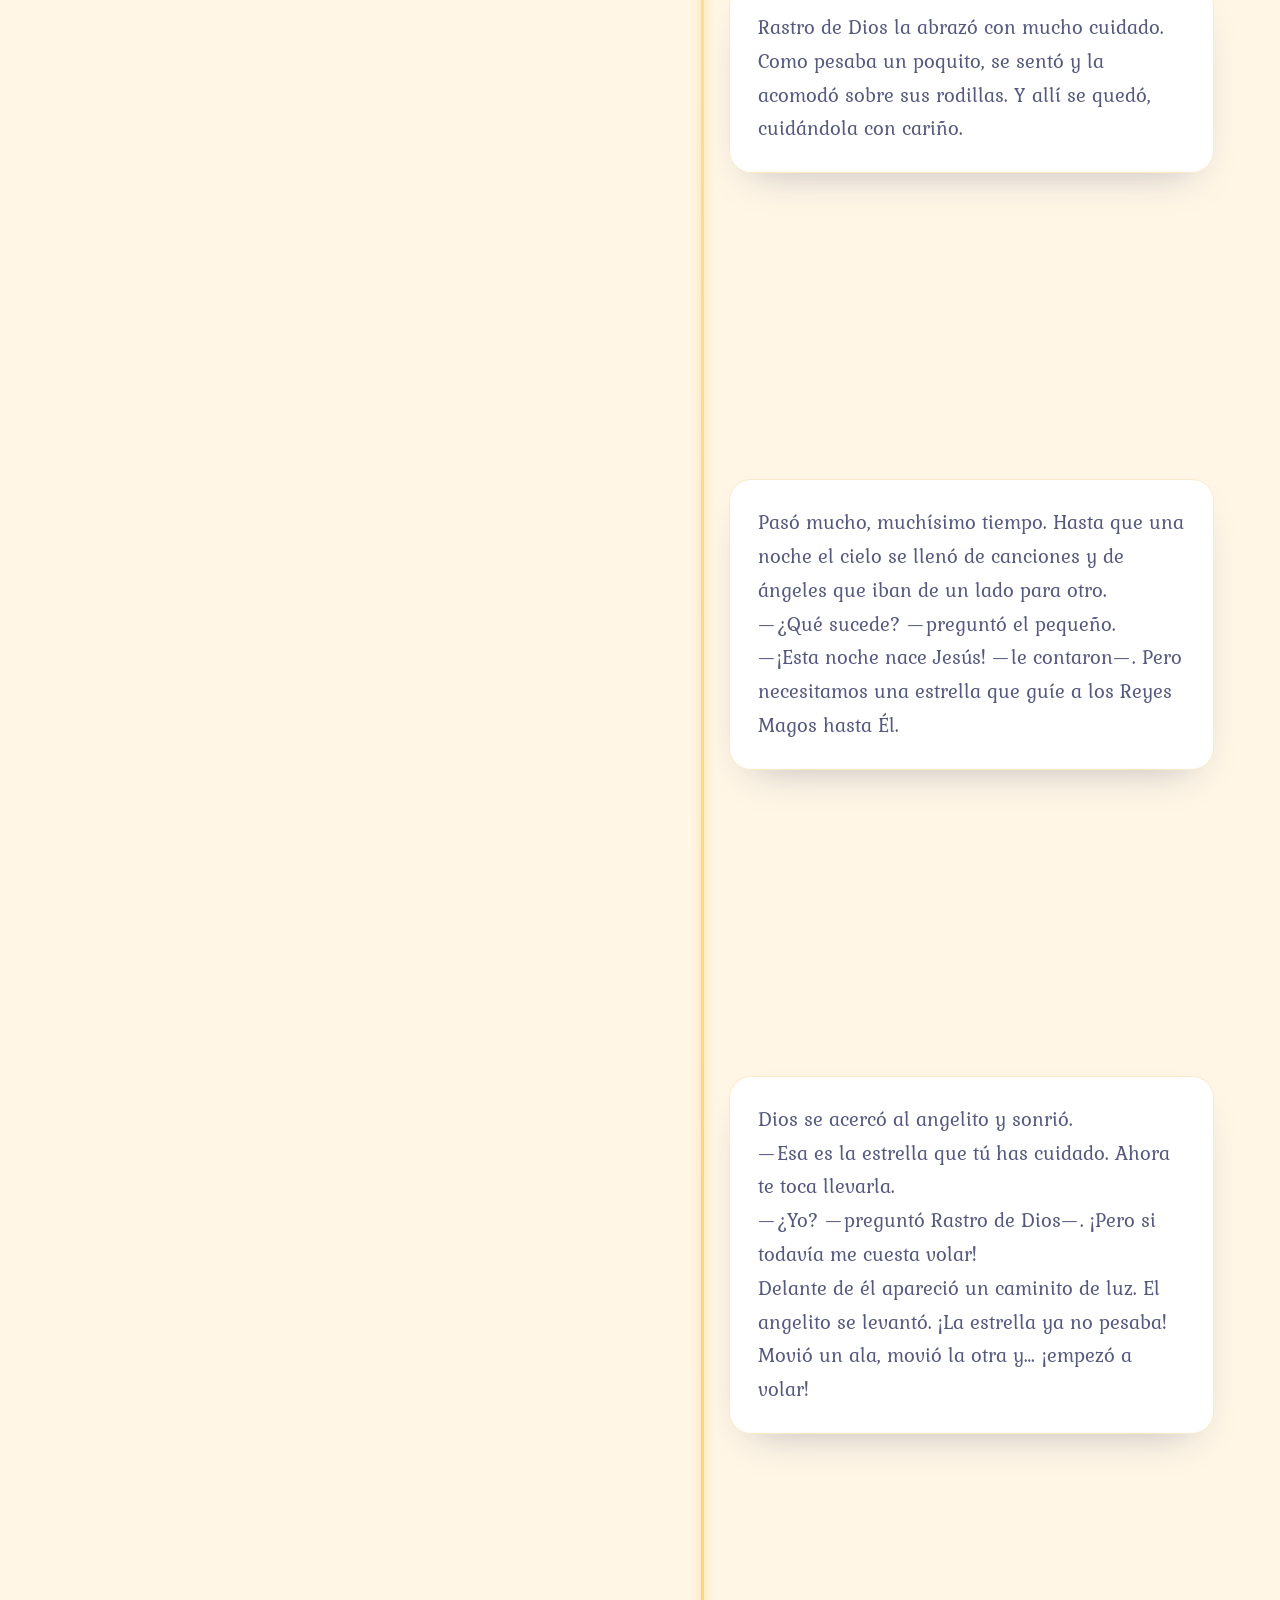
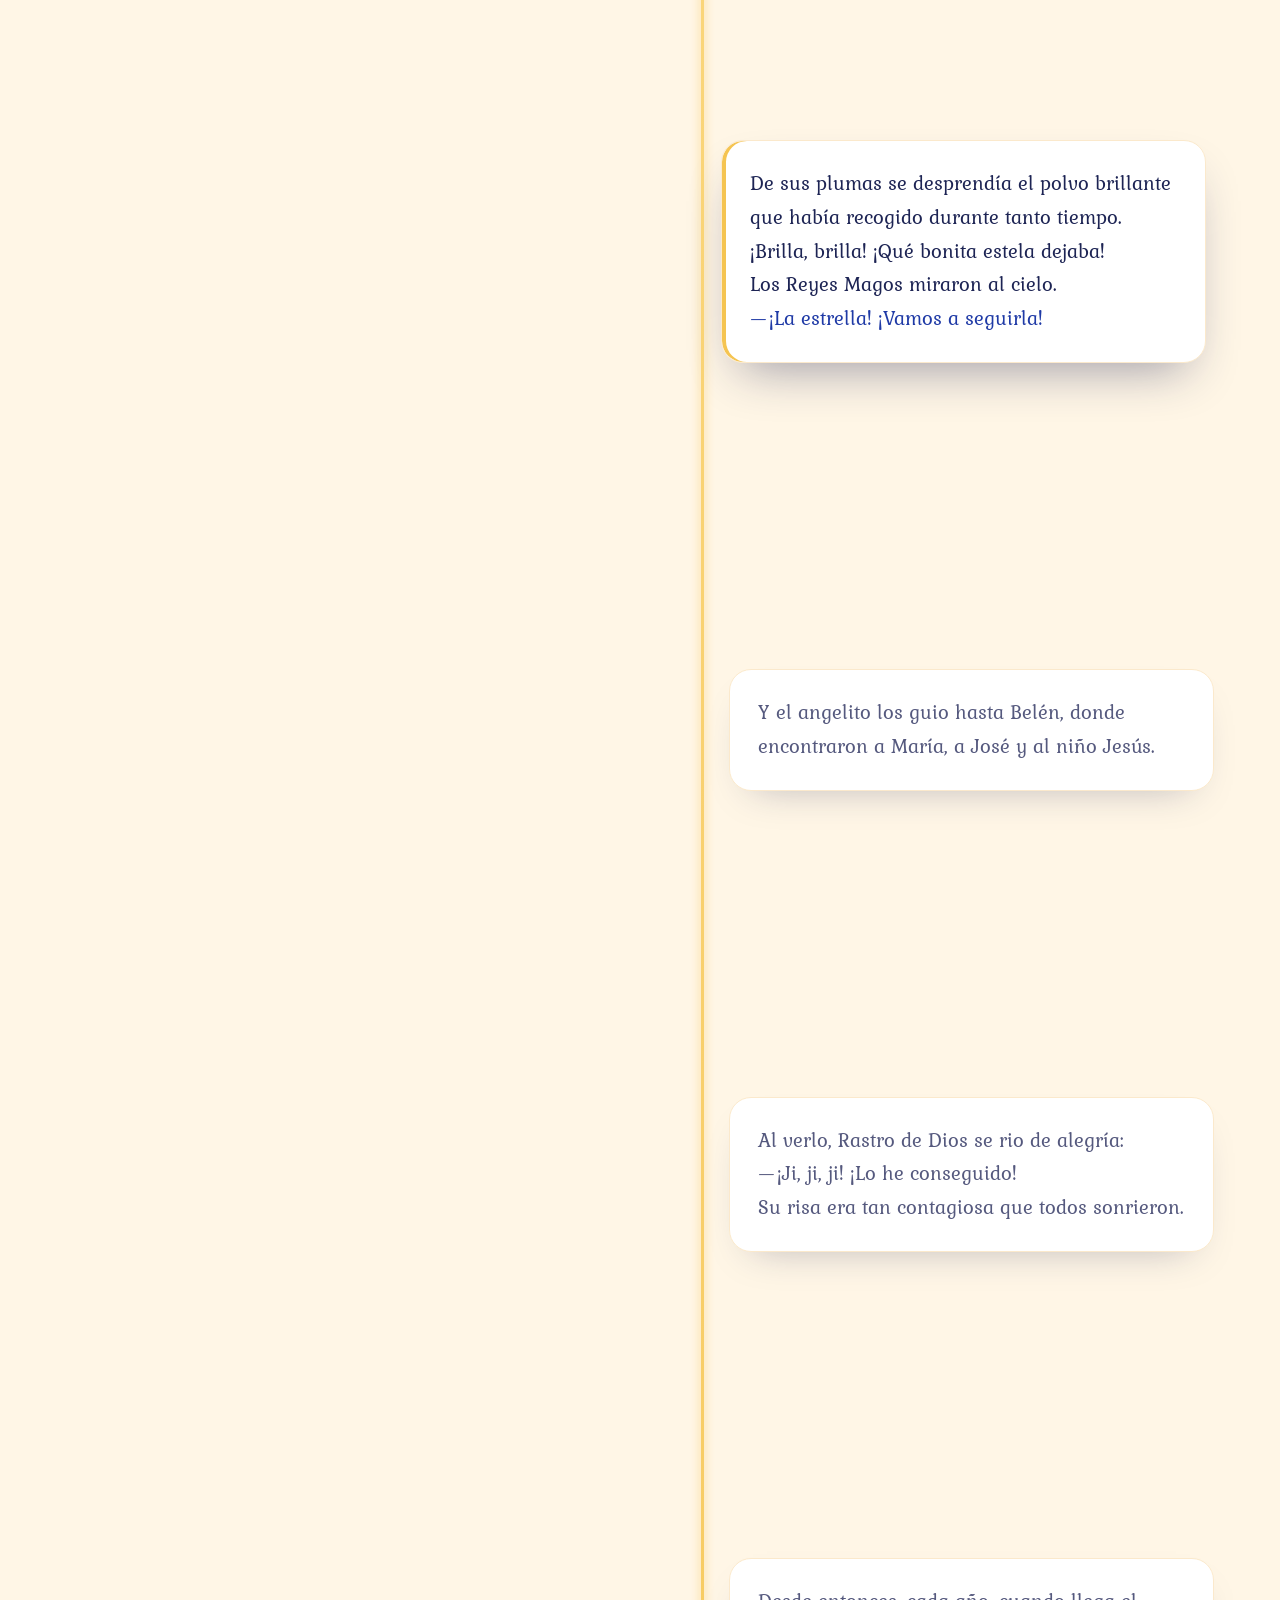
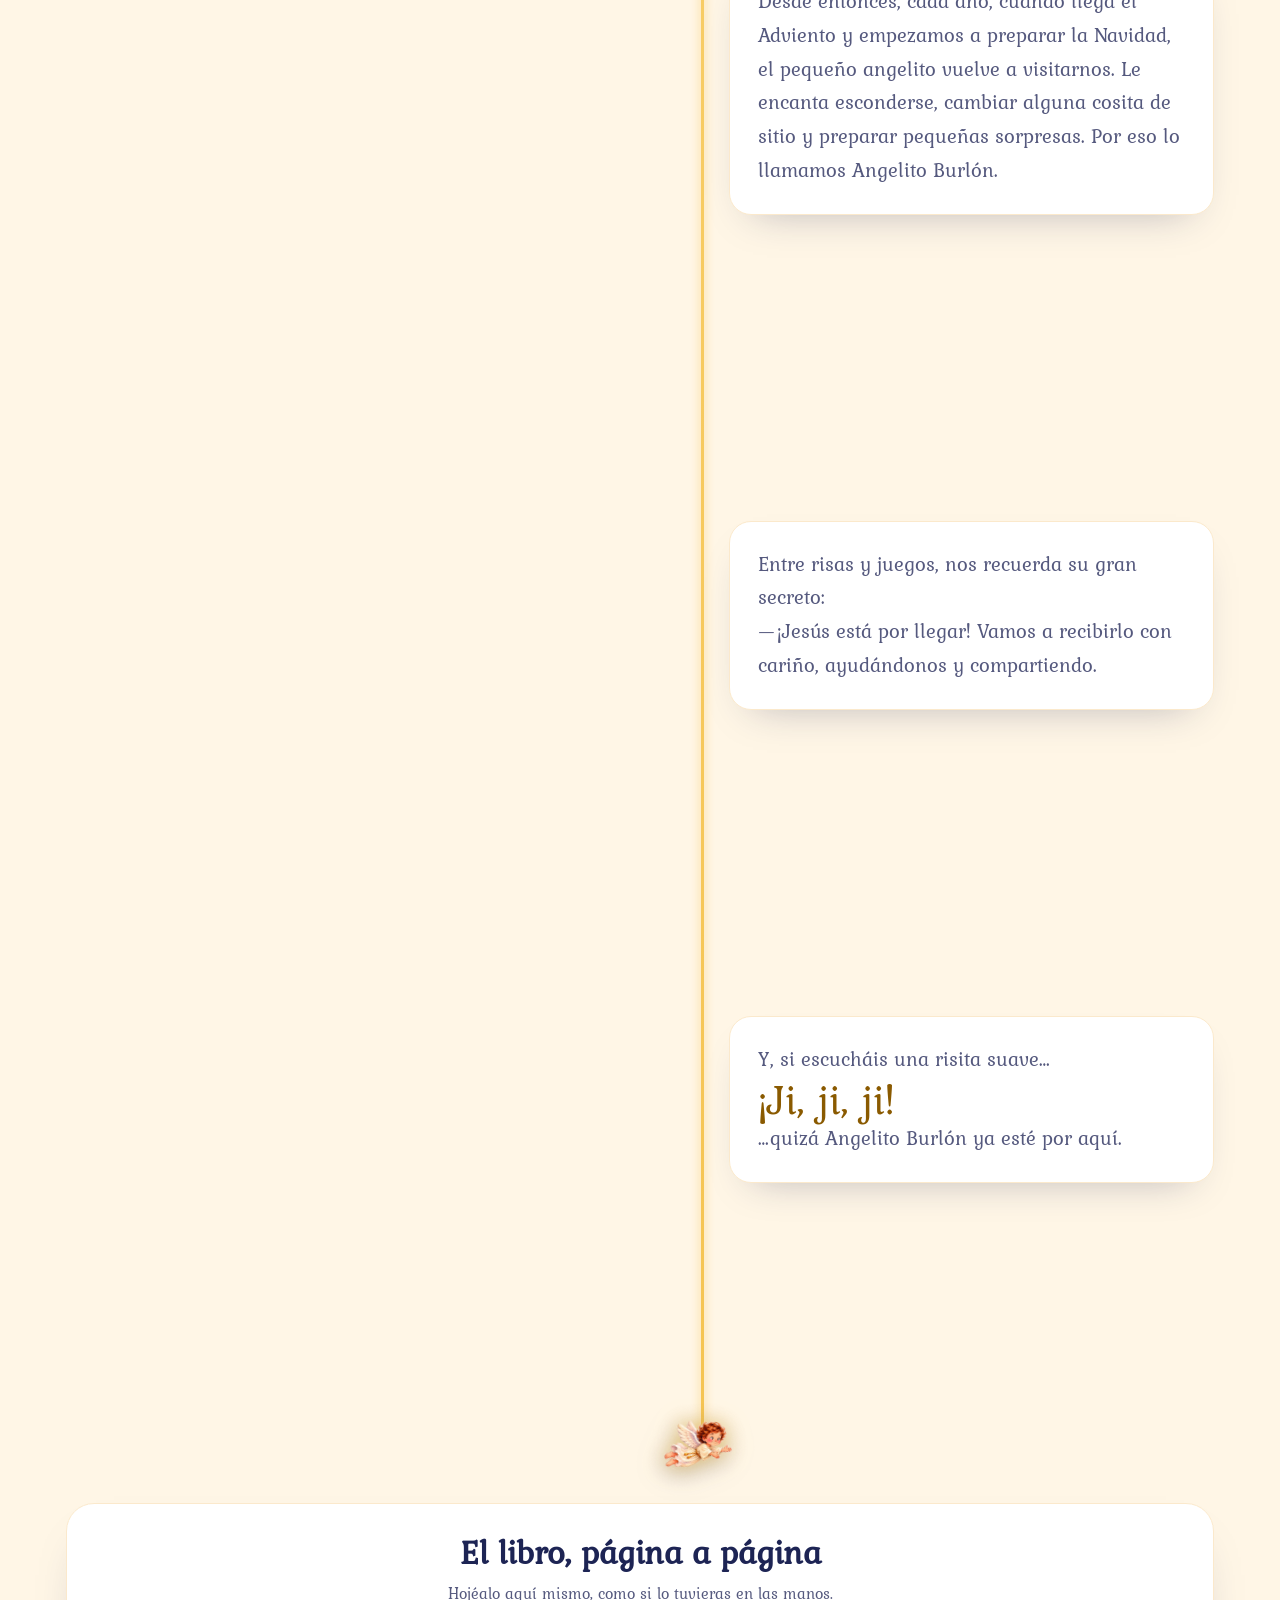
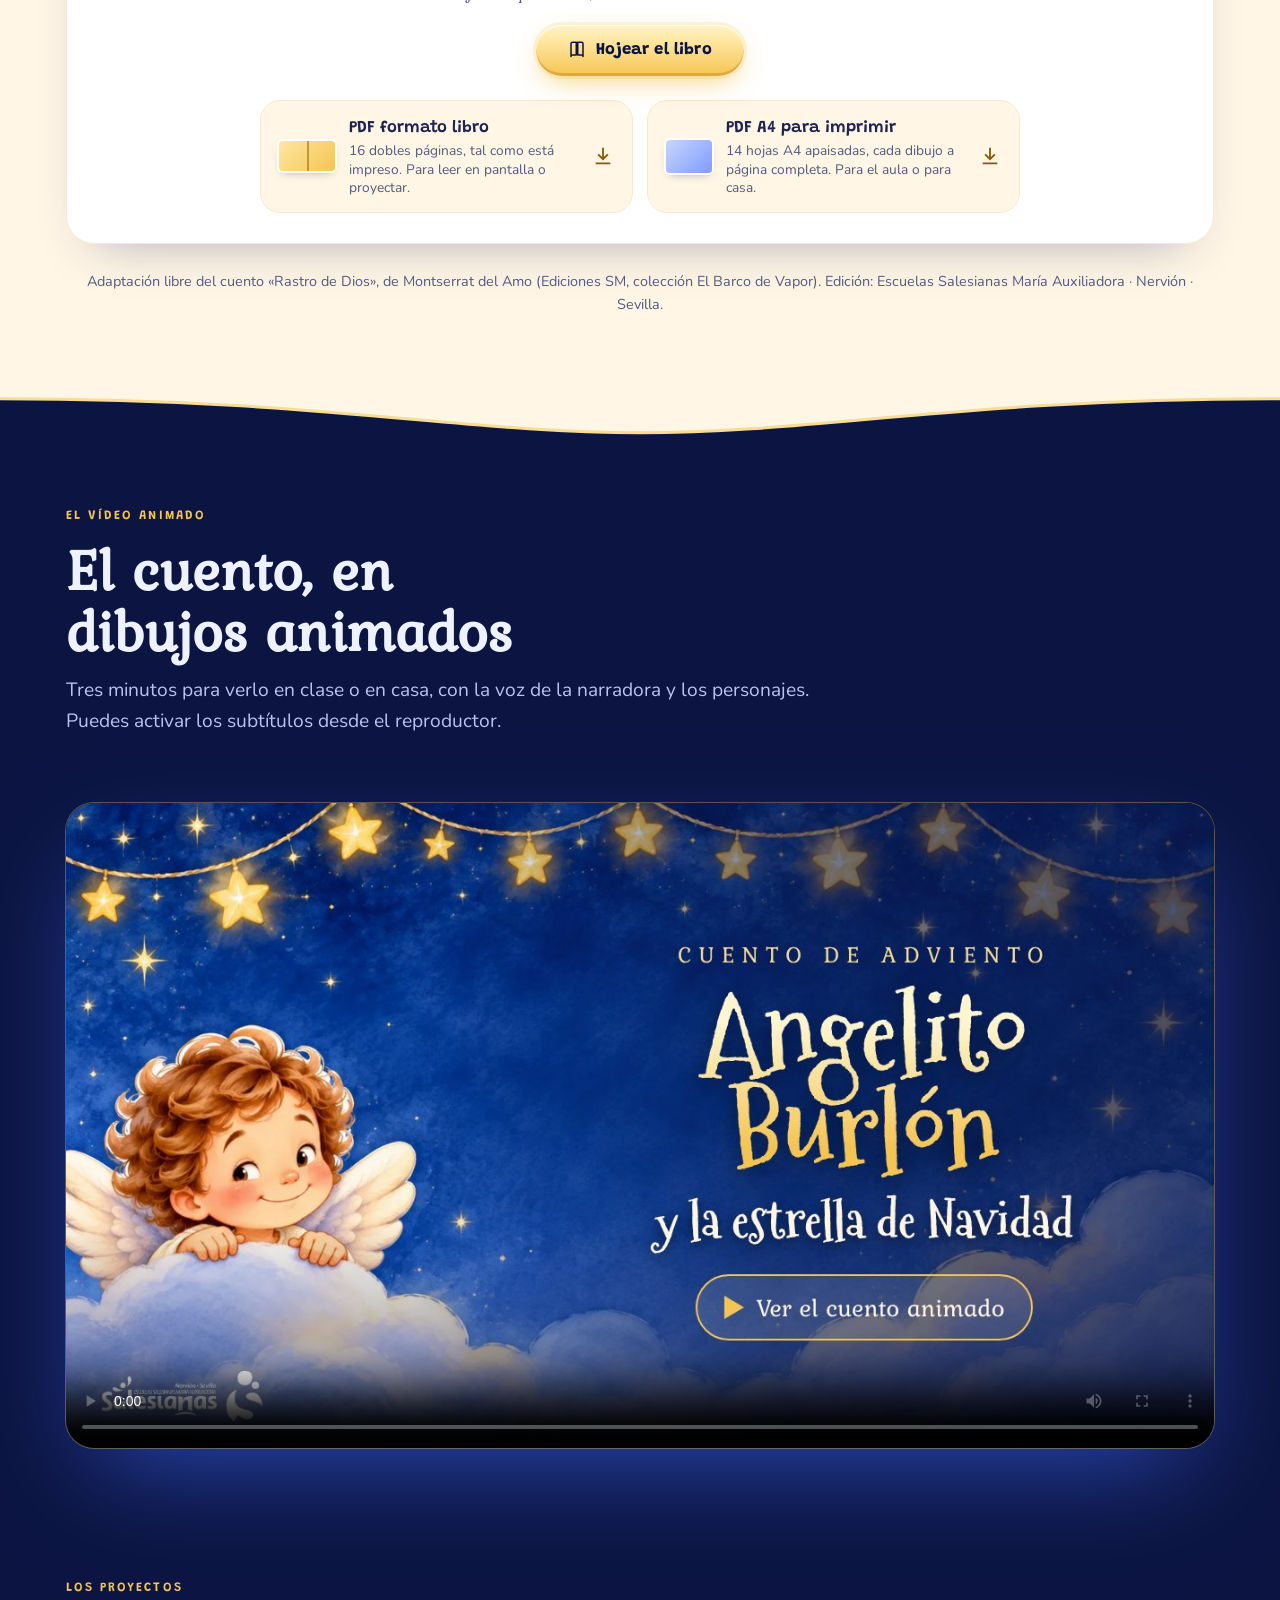
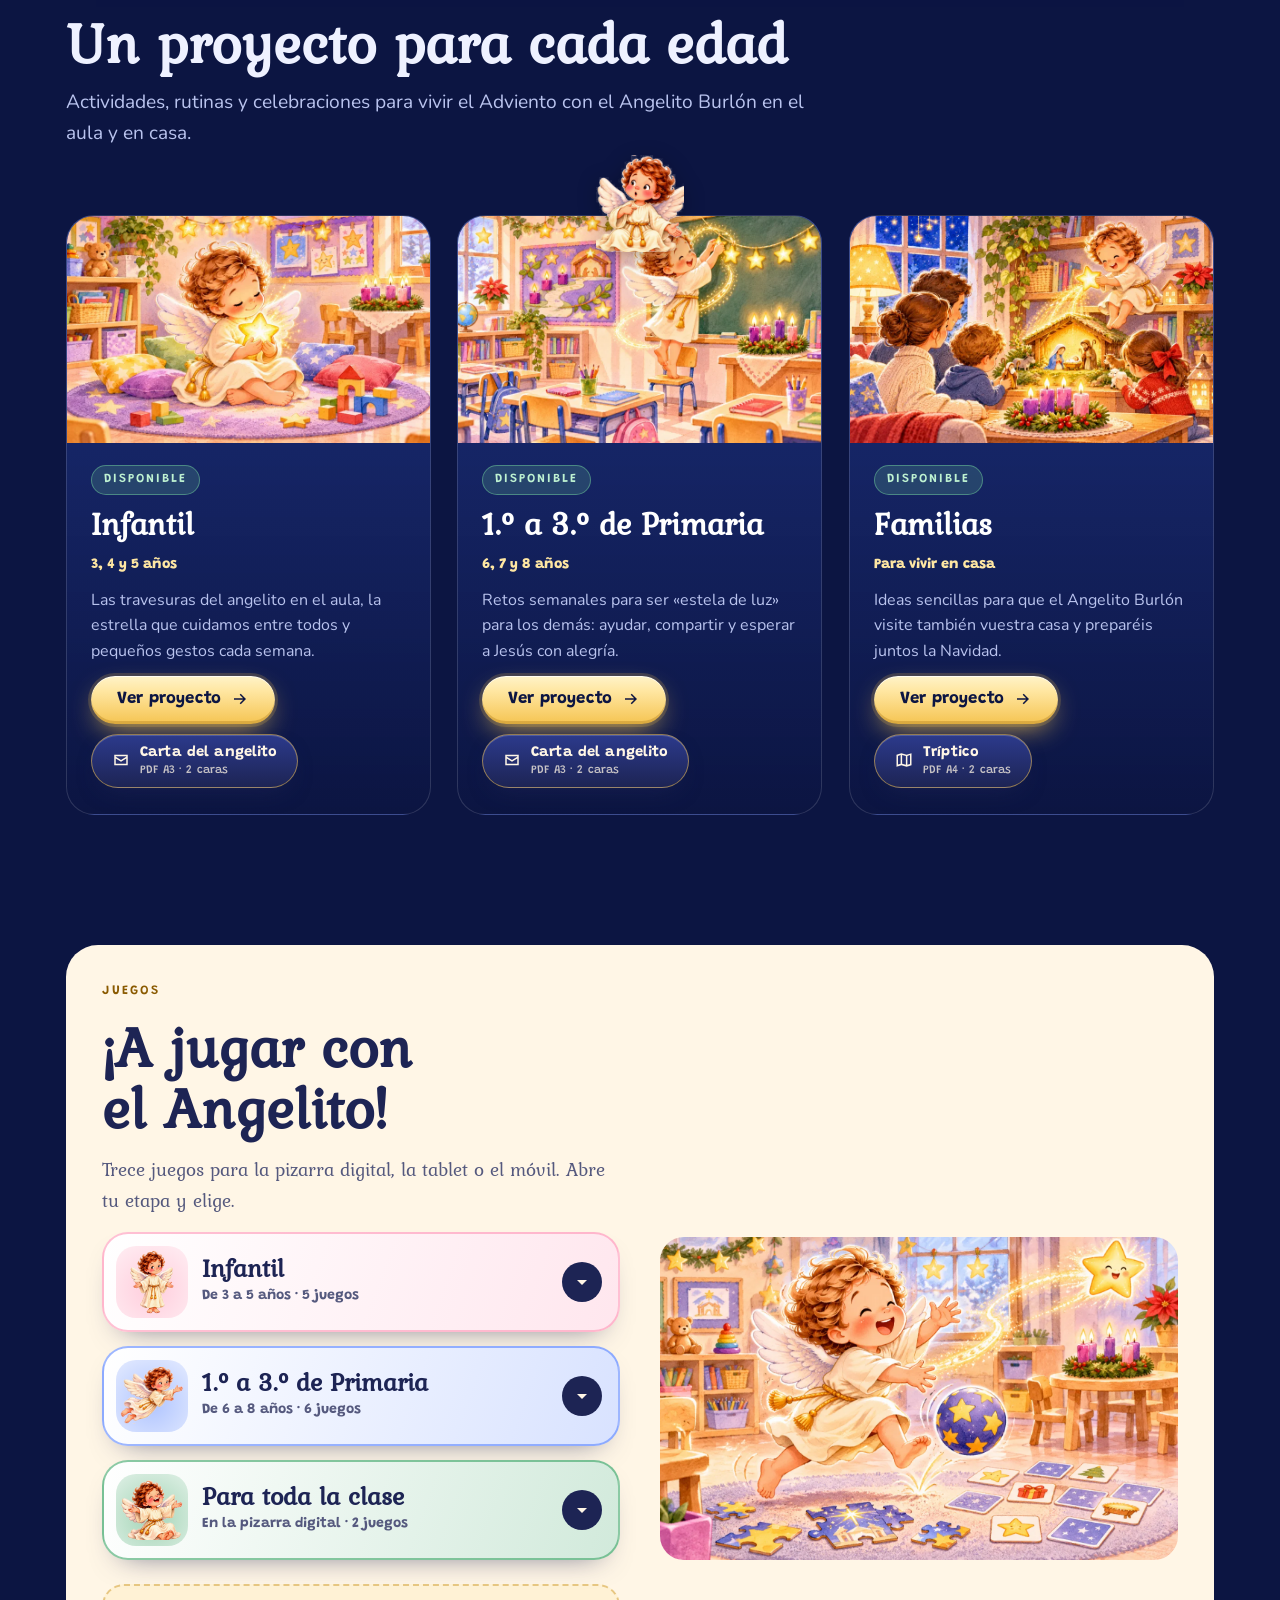
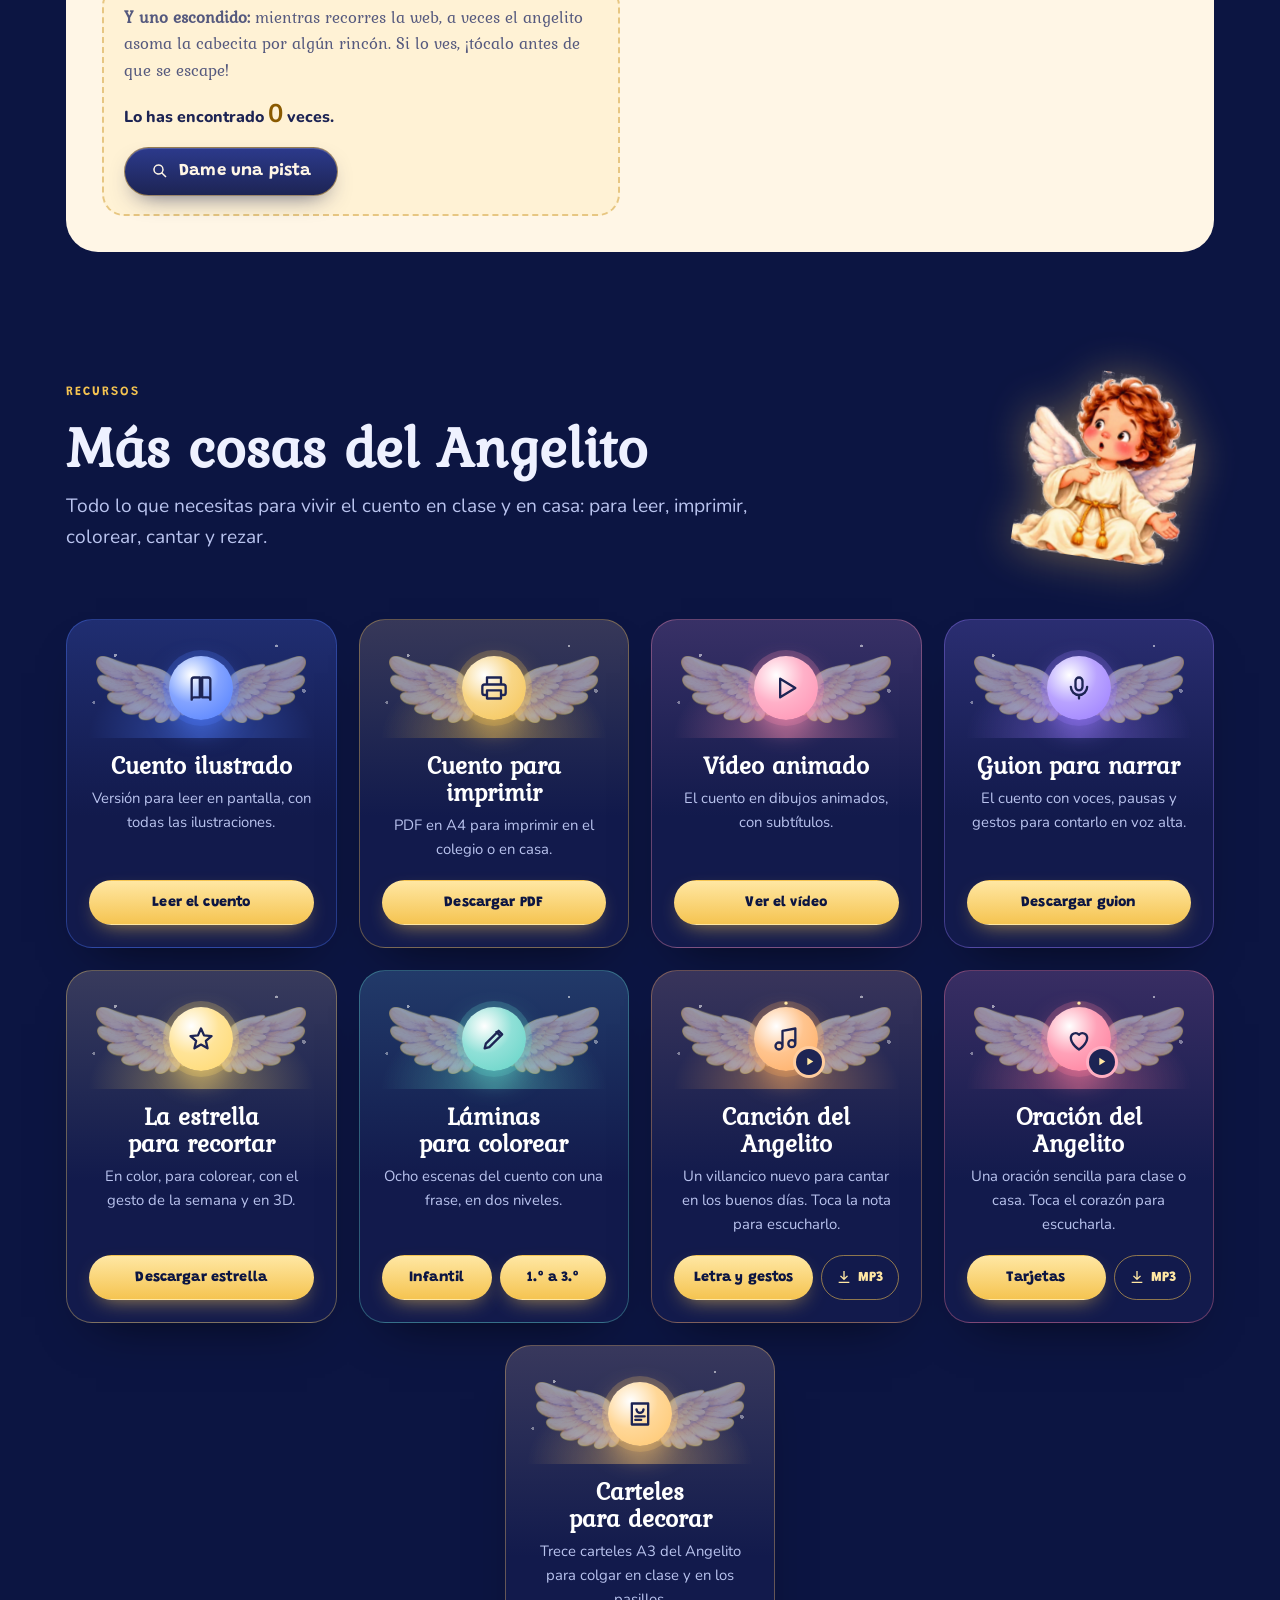
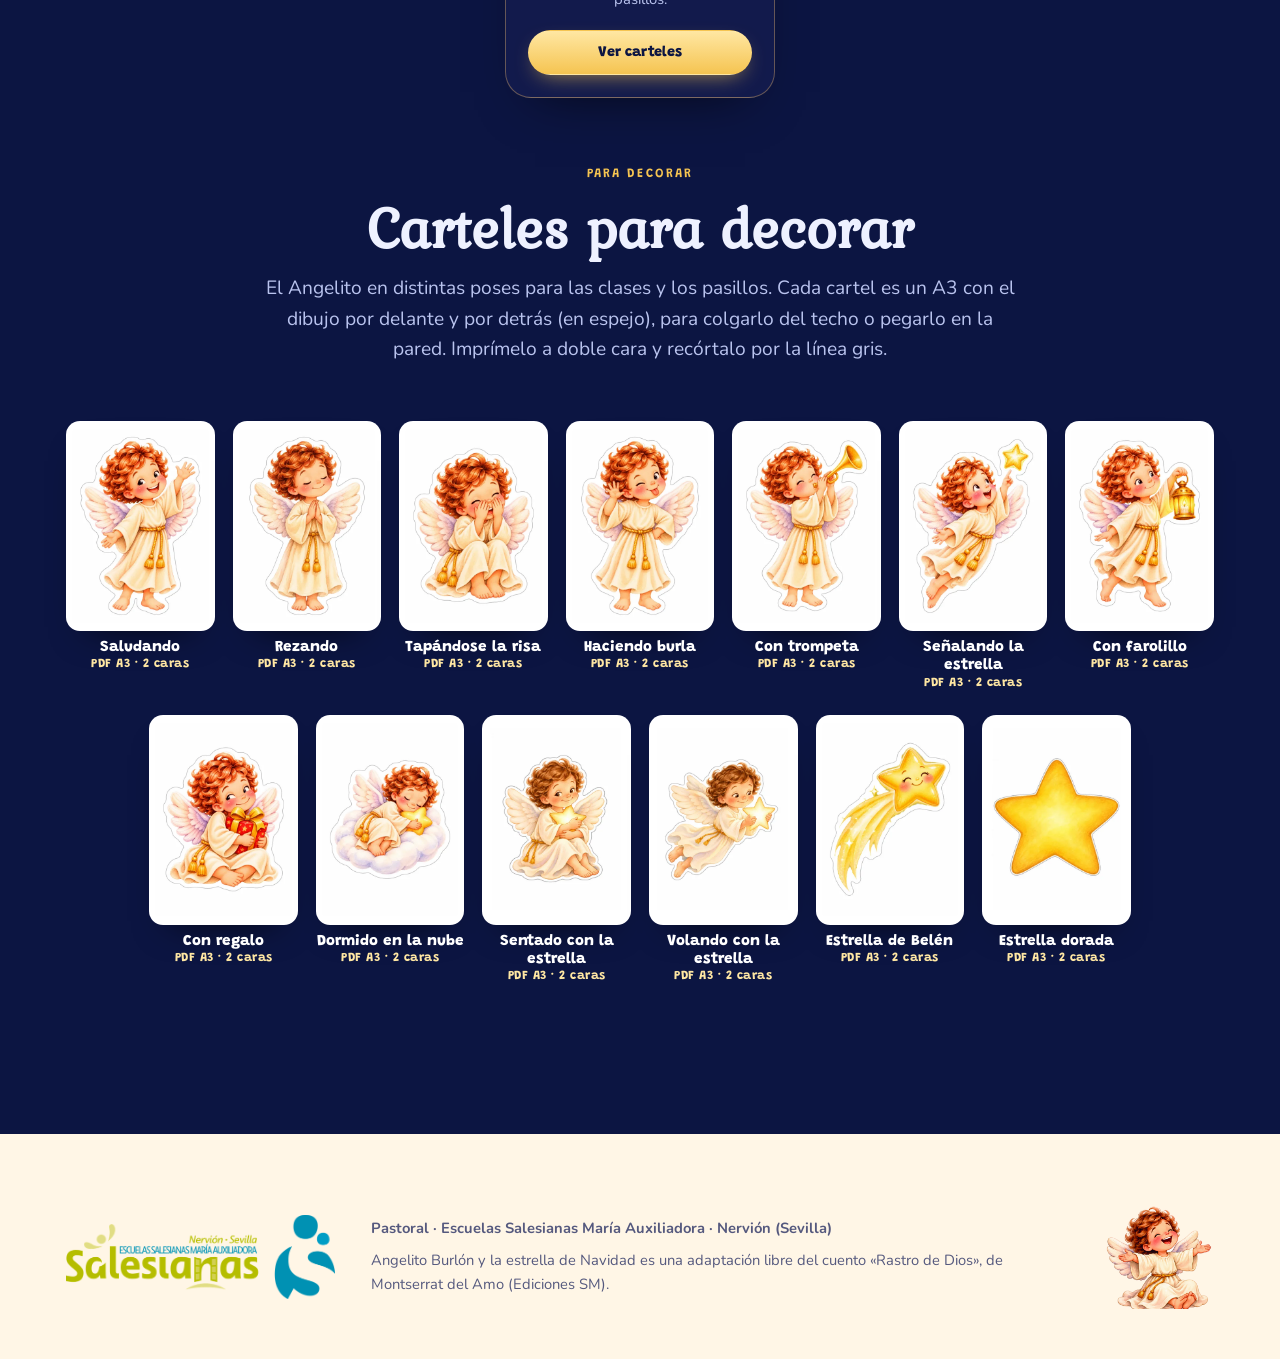
==== commit f761cc44: "Tríptico para las familias en la tarjeta Familias Botón «Tríptico · PDF A4 · 2 caras» en la sección " ====
--- a/index.html
+++ b/index.html
@@ -315,6 +315,8 @@
 .tarjeta .chip{justify-self:start}
 .tarjeta .carta{margin-top:-2px;padding:10px 20px;font-size:.92rem}
 .tarjeta .carta[aria-disabled]{display:none}
+.tarjeta .carta span{display:flex;flex-direction:column;align-items:flex-start;line-height:1.15}
+.tarjeta .carta small{font-size:.72rem;opacity:.75;font-weight:500;margin-top:2px}
 .tarjeta .acc{margin-top:auto;display:flex;flex-wrap:wrap;gap:10px;align-items:center}
 .tarjeta .acc .btn{margin:0}
 @media (max-width:960px){.tarjetas{grid-template-columns:1fr}.tarjeta{transform:none}}
@@ -694,6 +696,7 @@
           <p>Ideas sencillas para que el Angelito Burlón visite también vuestra casa y preparéis juntos la Navidad.</p>
           <div class="acc">
           <a class="btn btn-oro" href="#" data-enlace="familias" aria-disabled="true"><span>Ver proyecto</span><svg class="ic" viewBox="0 0 24 24" aria-hidden="true"><path d="M13 5l7 7-7 7-1.4-1.4 4.6-4.6H4v-2h12.2l-4.6-4.6z"/></svg></a>
+          <a class="carta btn btn-tinta" href="#" data-enlace="triptico" aria-disabled="true"><svg class="ic" viewBox="0 0 24 24" aria-hidden="true"><path d="M2 5l6.5-2 7 2L22 3v16l-6.5 2-7-2L2 21zm2 1.5v11.6l3.5-1.1V5.4zm5.5-1.1v11.6l5 1.4V6.8zm7 1.4v11.6l3.5-1.1V5.4z"/></svg><span>Tríptico<small>PDF A4 · 2 caras</small></span></a>
           </div>
         </div>
       </article>
@@ -830,6 +833,7 @@
   familias: 'pdf/Angelito_Burlon_Familias.pdf',
   cartaInfantil: 'pdf/Carta_Angelito_Burlon_Infantil.pdf',
   cartaPrimaria: 'pdf/Carta_Angelito_Burlon_1-3_Primaria.pdf',
+  triptico: 'pdf/Angelito_Burlon_triptico_familias.pdf',
   cuentoImprimir: 'pdf/Angelito_Burlon_A4_para_imprimir.pdf'
 };
 
@@ -839,7 +843,7 @@
 /* ---------- enlaces y marcadores de «próximamente» ---------- */
 document.querySelectorAll('[data-enlace]').forEach(a=>{
   const url = ENLACES[a.dataset.enlace];
-  if(url){ a.href=url; a.target='_blank'; a.rel='noopener'; a.removeAttribute('aria-disabled'); {const sp=a.querySelector('span')||a;sp.textContent=sp.textContent.replace(' · próximamente','')}
+  if(url){ a.href=url; a.target='_blank'; a.rel='noopener'; a.removeAttribute('aria-disabled'); {const sp=a.querySelector('span')||a;if(sp.textContent.includes(' · próximamente'))sp.textContent=sp.textContent.replace(' · próximamente','')}
     const chip=document.querySelector(`[data-chip="${a.dataset.enlace}"]`); if(chip){chip.textContent='Disponible';chip.classList.add('listo');} }
   else a.addEventListener('click',e=>e.preventDefault());
 });
